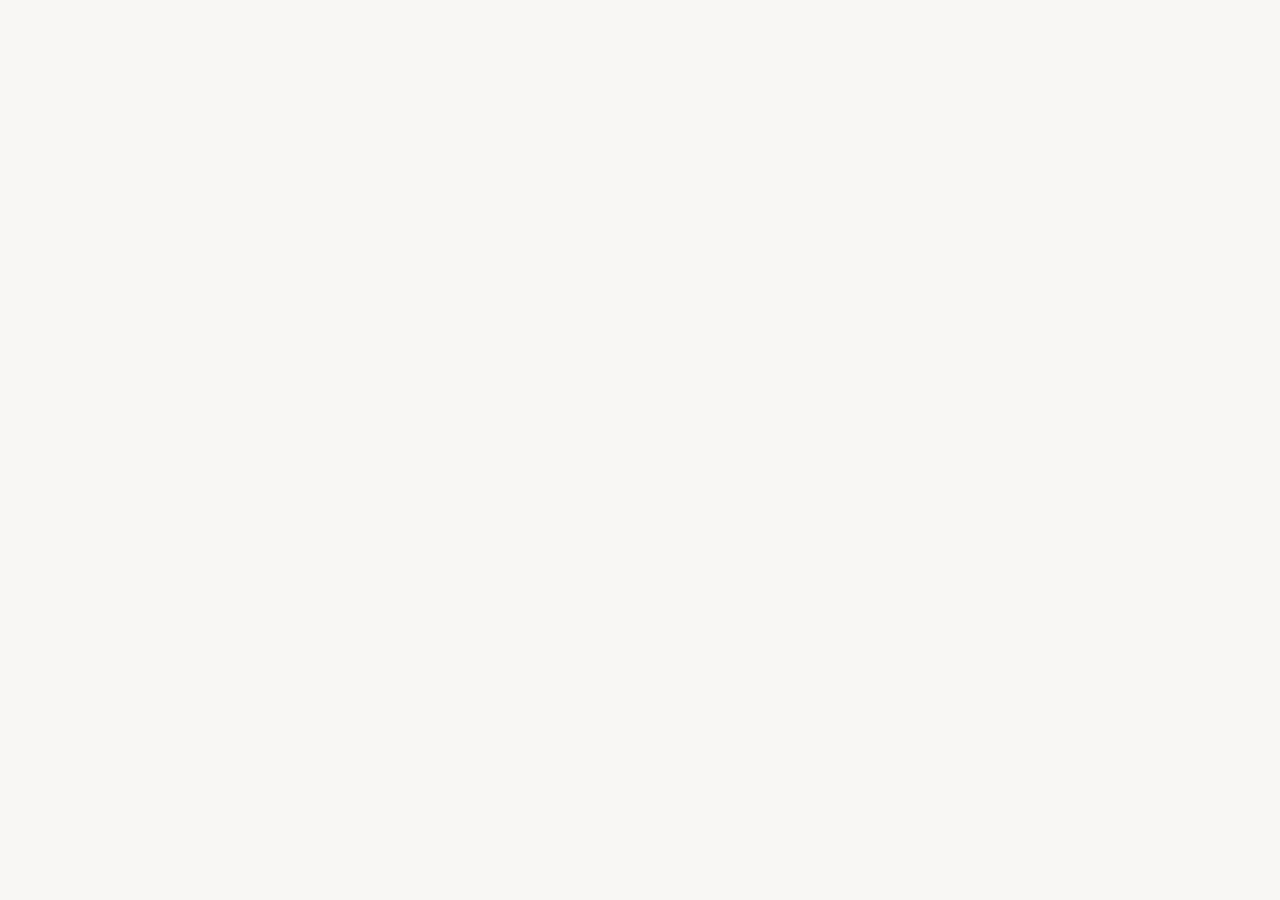
==== index.html @ 4b846018 "Update index.html" ====
<!DOCTYPE html>
<html>
<head>
<meta charset="UTF-8">
<meta name="viewport" content="width=device-width, initial-scale=1.0">
<title>Rania El Bahri — Finance & Management Control</title>
<script>
  (function(){
    var lang = 'fr';
    try { var s = localStorage.getItem('lang'); if (s === 'en') lang = 'en'; } catch(e) {}
    if (lang === 'fr') {
      var b = (navigator.language || navigator.userLanguage || '').toLowerCase();
      if (b.startsWith('en')) lang = 'en';
    }
    document.documentElement.lang = lang;
    window.__initLang = lang;
  })();

  function toggleEpbm(btn) {
    var card   = btn.closest('.project-card');
    var drawer = card.querySelector('.epbm-drawer');
    var isOpen = drawer.classList.contains('open');
    document.querySelectorAll('.epbm-drawer.open').forEach(function(d) {
      d.classList.remove('open');
      var b = d.closest('.project-card').querySelector('.epbm-toggle');
      if (b) { b.classList.remove('open'); b.setAttribute('aria-expanded','false'); }
    });
    if (!isOpen) {
      drawer.classList.add('open');
      btn.classList.add('open');
      btn.setAttribute('aria-expanded','true');
    }
  }
</script>
<link rel="icon" type="image/svg+xml" href="[data-uri]">
<link rel="preconnect" href="https://fonts.googleapis.com">
<link rel="preconnect" href="https://fonts.gstatic.com" crossorigin>
<link href="https://fonts.googleapis.com/css2?family=Cormorant+Garamond:wght@400;500;600&family=DM+Sans:wght@300;400;500&display=swap" rel="stylesheet">
<style>
  :root {
    --bg:        #F8F7F4;
    --navy:      #1B3557;
    --navy-light:#2A4A72;
    --gold:      #C9923B;
    --gold-accessible: #96611A;
    --gold-light:#E8B06A;
    --text:      #2D3748;
    --muted:     #6B7280;
    --border:    #E2DFD7;
  }

  *, *::before, *::after { box-sizing: border-box; margin: 0; padding: 0; }
  html { scroll-behavior: smooth; }

  body {
    font-family: 'DM Sans', sans-serif;
    background: var(--bg);
    color: var(--text);
    font-size: 16px;
    line-height: 1.7;
    overflow-x: hidden;
  }

  [data-lang] { transition: opacity 0.25s; }
  body.lang-fr [data-lang="en"],
  body.lang-en [data-lang="fr"] { display: none !important; }

  .lang-switch {
    display: flex; align-items: center; gap: 0;
    border: 1px solid var(--border); border-radius: 2px; overflow: hidden; flex-shrink: 0;
  }
  .lang-btn {
    padding: 6px 13px; font-size: 12px; font-weight: 500; letter-spacing: 0.1em;
    text-transform: uppercase; color: var(--muted); background: transparent;
    border: none; cursor: pointer; transition: background 0.18s, color 0.18s;
    font-family: 'DM Sans', sans-serif;
  }
  .lang-btn.active { background: var(--navy); color: white; }
  .lang-btn:not(.active):hover { background: var(--border); color: var(--navy); }

  nav {
    position: fixed; top: 0; left: 0; right: 0; z-index: 100;
    background: rgba(248,247,244,0.95); backdrop-filter: blur(10px);
    border-bottom: 1px solid var(--border);
    display: flex; align-items: center; justify-content: space-between;
    padding: 0 5vw; height: 60px; gap: 24px;
  }
  .nav-logo {
    font-family: 'Cormorant Garamond', serif; font-size: 20px; font-weight: 600;
    color: var(--navy); letter-spacing: 0.04em; text-decoration: none; flex-shrink: 0;
  }
  .nav-right { display: flex; align-items: center; gap: 28px; list-style: none; }
  .nav-right a {
    font-size: 13px; font-weight: 500; letter-spacing: 0.08em; text-transform: uppercase;
    color: var(--muted); text-decoration: none; transition: color 0.2s; white-space: nowrap;
  }
  .nav-right a:hover { color: var(--navy); }
  .nav-cv-btn {
    display: inline-flex; align-items: center; gap: 6px; padding: 7px 16px;
    border: 1px solid var(--navy); color: var(--navy) !important; font-size: 12px !important;
    letter-spacing: 0.07em !important; font-weight: 500 !important; text-decoration: none;
    transition: background 0.2s, color 0.2s !important; white-space: nowrap;
  }
  .nav-cv-btn:hover { background: var(--navy); color: white !important; }

  .hero {
    min-height: 100vh; display: grid; grid-template-columns: 1fr 1fr; padding-top: 60px;
  }
  .hero-content {
    display: flex; flex-direction: column; justify-content: center; padding: 80px 6vw 80px 8vw;
  }
  .hero-tag {
    display: inline-flex; align-items: center; gap: 10px; font-size: 11px; font-weight: 500;
    letter-spacing: 0.14em; text-transform: uppercase; color: var(--gold-accessible); margin-bottom: 28px;
  }
  .hero-tag::before { content: ''; display: block; width: 28px; height: 1px; background: var(--gold-accessible); }
  h1 {
    font-family: 'Cormorant Garamond', serif; font-size: clamp(40px, 5vw, 68px); font-weight: 600;
    color: var(--navy); line-height: 1.08; letter-spacing: -0.01em; margin-bottom: 24px;
  }
  .hero-golden {
    font-size: 16px; color: var(--text); max-width: 480px; line-height: 1.8; margin-bottom: 14px;
    border-left: 3px solid var(--gold); padding-left: 20px;
  }
  .hero-sub {
    font-size: 15px; font-weight: 300; color: var(--muted); max-width: 440px;
    line-height: 1.75; margin-bottom: 40px; padding-left: 23px;
  }
  .cta-group { display: flex; align-items: center; gap: 14px; flex-wrap: wrap; }
  .btn-primary {
    display: inline-flex; align-items: center; gap: 8px; padding: 14px 28px;
    background: var(--navy); color: white; font-family: 'DM Sans', sans-serif;
    font-size: 14px; font-weight: 500; text-decoration: none; letter-spacing: 0.04em;
    border: none; cursor: pointer; transition: background 0.2s, transform 0.15s;
  }
  .btn-primary:hover { background: var(--navy-light); transform: translateY(-1px); }
  .btn-secondary {
    display: inline-flex; align-items: center; gap: 8px; padding: 13px 27px;
    background: transparent; color: var(--navy); font-family: 'DM Sans', sans-serif;
    font-size: 14px; font-weight: 500; text-decoration: none; letter-spacing: 0.04em;
    border: 1px solid var(--navy); transition: background 0.2s, color 0.2s;
  }
  .btn-secondary:hover { background: var(--navy); color: white; }

  .hero-visual {
    background: var(--navy); display: flex; flex-direction: column; justify-content: center;
    align-items: center; padding: 80px 6vw; position: relative; overflow: hidden; gap: 36px;
  }
  .hero-visual::before {
    content: ''; position: absolute; top: -60px; right: -60px; width: 300px; height: 300px;
    border: 60px solid rgba(201,146,59,0.1); border-radius: 50%; pointer-events: none;
  }
  .hero-visual::after {
    content: ''; position: absolute; bottom: -40px; left: -40px; width: 200px; height: 200px;
    border: 40px solid rgba(201,146,59,0.06); border-radius: 50%; pointer-events: none;
  }
  .hero-visual .diamond-pattern { position: absolute; bottom: 16px; right: 16px; z-index: 0; opacity: 0.07; pointer-events: none; }
  .photo-wrap { position: relative; z-index: 1; }
  .photo-frame {
    width: 136px; height: 136px; border-radius: 50%; border: 3px solid rgba(201,146,59,0.45);
    overflow: hidden; background: rgba(255,255,255,0.06); display: flex; align-items: center; justify-content: center;
  }
  .stats-grid {
    display: grid; grid-template-columns: 1fr 1fr; gap: 2px; width: 100%; max-width: 320px; position: relative; z-index: 1;
  }
  .stat-card {
    background: rgba(255,255,255,0.05); padding: 24px 18px; text-align: center;
    border: 1px solid rgba(255,255,255,0.07); transition: background 0.2s;
  }
  .stat-card:hover { background: rgba(255,255,255,0.09); }
  .stat-num { font-family: 'Cormorant Garamond', serif; font-size: 38px; font-weight: 600; color: var(--gold-light); line-height: 1; margin-bottom: 6px; }
  .stat-label { font-size: 10px; letter-spacing: 0.07em; text-transform: uppercase; color: rgba(255,255,255,0.4); line-height: 1.4; }

  section { padding: 100px 8vw; }
  .section-eyebrow {
    display: flex; align-items: center; gap: 12px; font-size: 11px; font-weight: 500;
    letter-spacing: 0.14em; text-transform: uppercase; color: var(--gold-accessible); margin-bottom: 20px;
  }
  .section-eyebrow::after { content: ''; flex: 1; height: 1px; background: var(--border); max-width: 80px; }
  h2 {
    font-family: 'Cormorant Garamond', serif; font-size: clamp(30px, 3.8vw, 50px); font-weight: 600;
    color: var(--navy); line-height: 1.12; margin-bottom: 16px;
  }
  .section-intro { font-size: 17px; font-weight: 300; color: var(--muted); max-width: 580px; margin-bottom: 60px; line-height: 1.8; }
  .divider { width: 80px; height: 16px; margin: 32px 0; display: flex; align-items: center; gap: 8px; }
  .divider::before, .divider::after { content: ''; flex: 1; height: 1.5px; background: var(--gold); opacity: 0.6; }

  .about-grid { display: grid; grid-template-columns: 5fr 4fr; gap: 80px; align-items: start; }
  .about-narrative p { font-size: 16px; color: var(--text); line-height: 1.85; margin-bottom: 20px; }
  .quote-block { border-left: 3px solid var(--gold); padding: 18px 0 18px 24px; margin: 28px 0; background: rgba(201,146,59,0.04); }
  .quote-block p { font-family: 'Cormorant Garamond', serif; font-size: 20px; font-weight: 500; color: var(--navy); line-height: 1.45; margin-bottom: 0; }

  .dual-timeline { display: grid; grid-template-columns: 1fr 1fr; gap: 0 48px; margin-top: 40px; align-items: start; }
  .tl-edu .timeline-title { font-size: 14px; word-break: break-word; overflow-wrap: break-word; }
  .tl-col-label {
    font-size: 10px; font-weight: 500; letter-spacing: 0.15em; text-transform: uppercase;
    margin-bottom: 20px; display: flex; align-items: center; gap: 10px;
  }
  .tl-col-label::after { content: ''; flex: 1; height: 1px; background: var(--border); }
  .tl-col-label.exp { color: var(--gold-accessible); }
  .tl-col-label.edu { color: var(--navy); opacity: 0.5; }

  .timeline { position: relative; padding-left: 32px; }
  .timeline-item { position: relative; padding-bottom: 32px; }
  .timeline-item::after {
    content: ''; position: absolute; left: -20px; top: 15px; bottom: -32px;
    width: 1px; background: var(--border); z-index: 0;
  }
  .timeline-item:last-child::after { display: none; }
  .tl-edu .timeline-item::after {
    background: repeating-linear-gradient(to bottom, var(--border) 0, var(--border) 6px, transparent 6px, transparent 12px);
  }
  .timeline-item::before {
    content: ''; position: absolute; left: -25px; top: 5px; width: 10px; height: 10px;
    background: var(--gold); border-radius: 50%; border: 2px solid var(--bg); z-index: 1;
  }
  .tl-edu .timeline-item::before { background: var(--bg); border: 2px solid var(--navy); opacity: 0.7; }
  .timeline-item.featured::before {
    width: 16px; height: 16px; left: -28px; top: 3px; background: var(--gold); border: 3px solid var(--bg);
    box-shadow: 0 0 0 4px rgba(201,146,59,0.2), 0 0 0 8px rgba(201,146,59,0.07); z-index: 1;
  }
  .timeline-item.featured::after { top: 19px; }
  .timeline-date { font-size: 10px; font-weight: 500; letter-spacing: 0.09em; text-transform: uppercase; color: var(--muted); margin-bottom: 4px; }
  .timeline-title { font-family: 'Cormorant Garamond', serif; font-size: 14px; font-weight: 600; color: var(--navy); margin-bottom: 3px; line-height: 1.3; hyphens: auto; word-break: break-word; }
  .timeline-item.featured .timeline-title { font-size: 16px; }
  .timeline-org { font-size: 13px; font-weight: 500; margin-bottom: 8px; }
  .tl-exp .timeline-item .timeline-org { color: var(--gold-accessible); }
  .tl-edu .timeline-item .timeline-org { color: var(--muted); }
  .timeline-desc { font-size: 13px; color: var(--muted); line-height: 1.65; }
  .timeline-item.featured .timeline-org { color: var(--gold-accessible); }

  .featured-badge {
    display: inline-block; margin-bottom: 6px; padding: 3px 10px;
    background: rgba(201,146,59,0.1); border: 1px solid rgba(201,146,59,0.3);
    font-size: 10px; font-weight: 500; letter-spacing: 0.08em; text-transform: uppercase;
    color: var(--gold-accessible); white-space: nowrap; max-width: 100%; overflow: hidden; text-overflow: ellipsis;
  }

  @media (max-width: 960px) { .dual-timeline { grid-template-columns: 1fr; gap: 40px; } }

  .skills-sidebar { position: sticky; top: 80px; display: flex; flex-direction: column; }
  .skills-group { padding: 22px 0; border-bottom: 1px solid var(--border); }
  .skills-group:first-child { padding-top: 0; }
  .skills-group-label { font-size: 10px; font-weight: 500; letter-spacing: 0.13em; text-transform: uppercase; color: var(--muted); margin-bottom: 12px; }
  .skill-tags { display: flex; flex-wrap: wrap; gap: 7px; }
  .skill-tag {
    display: inline-block; padding: 5px 13px; border: 1px solid var(--border);
    font-size: 13px; color: var(--navy); background: white; transition: border-color 0.2s;
  }
  .skill-tag:hover { border-color: var(--navy); }
  .skill-tag.highlight { background: var(--navy); color: white; border-color: var(--navy); }
  .skill-tag.gold { color: var(--gold-accessible); border-color: rgba(201,146,59,0.35); }
  .lang-item {
    display: flex;
    justify-content: space-between;
    align-items: baseline;
    padding: 7px 0;
    border-bottom: 1px solid var(--border);
  }
  .lang-item:last-child { border-bottom: none; }
  .lang-name { font-size: 13px; color: var(--navy); font-weight: 500; }
  .lang-level { font-size: 12px; color: var(--gold-accessible); font-weight: 500; letter-spacing: 0.04em; }

  #projets { background: var(--navy); }
  #projets h2 { color: white; }
  #projets .section-intro { color: rgba(255,255,255,0.48); max-width: 640px; }
  .project-cards { display: grid; grid-template-columns: repeat(3, 1fr); gap: 2px; }
  .project-card {
    background: rgba(255,255,255,0.04); border: 1px solid rgba(255,255,255,0.07);
    padding: 40px 30px; transition: background 0.25s, transform 0.25s, box-shadow 0.25s, border-color 0.25s; cursor: default;
  }
  .project-card:hover {
    background: rgba(255,255,255,0.09); transform: translateY(-4px);
    border-color: rgba(201,146,59,0.35);
    box-shadow: 0 8px 24px rgba(0,0,0,0.25), 0 2px 6px rgba(0,0,0,0.15), inset 0 1px 0 rgba(255,255,255,0.06);
  }
  .project-num { font-family: 'Cormorant Garamond', serif; font-size: 42px; font-weight: 600; color: rgba(201,146,59,0.25); line-height: 1; margin-bottom: 20px; }
  .project-title { font-family: 'Cormorant Garamond', serif; font-size: 21px; font-weight: 600; color: white; margin-bottom: 5px; line-height: 1.25; }
  .project-org { font-size: 11px; font-weight: 500; letter-spacing: 0.1em; text-transform: uppercase; color: var(--gold-light); margin-bottom: 22px; }
  .epbm { display: flex; flex-direction: column; }
  .epbm-item { padding: 14px 0; border-top: 1px solid rgba(255,255,255,0.07); }
  .epbm-drawer { overflow: hidden; max-height: 0; opacity: 0; transition: max-height 0.28s ease, opacity 0.22s ease; }
  .epbm-drawer.open { max-height: 600px; opacity: 1; }
  .epbm-toggle {
    display: inline-flex; align-items: center; gap: 8px; margin-top: 16px; padding: 8px 18px;
    background: transparent; border: 1px solid rgba(201,146,59,0.4); color: var(--gold-light);
    font-family: 'DM Sans', sans-serif; font-size: 12px; font-weight: 500; letter-spacing: 0.08em;
    text-transform: uppercase; cursor: pointer; transition: background 0.2s, border-color 0.2s;
  }
  .epbm-toggle:hover { background: rgba(201,146,59,0.1); border-color: rgba(201,146,59,0.7); }
  .epbm-toggle svg { transition: transform 0.3s ease; flex-shrink: 0; }
  .epbm-toggle.open svg { transform: rotate(180deg); }
  .epbm-toggle .lbl-open { display: inline; }
  .epbm-toggle .lbl-close { display: none; }
  .epbm-toggle.open .lbl-open { display: none; }
  .epbm-toggle.open .lbl-close { display: inline; }
  .kpi-badge {
    display: inline-block; margin: 10px 0 4px; padding: 6px 14px;
    background: rgba(201,146,59,0.12); border: 1px solid rgba(201,146,59,0.3);
    font-family: 'Cormorant Garamond', serif; font-size: 17px; font-weight: 600;
    color: var(--gold-light); letter-spacing: 0.02em;
  }
  .epbm-label { font-size: 10px; font-weight: 500; letter-spacing: 0.15em; text-transform: uppercase; color: var(--gold-light); margin-bottom: 5px; opacity: 0.7; }
  .epbm-text { font-size: 14px; color: rgba(255,255,255,0.6); line-height: 1.65; }
  .epbm-text strong { color: rgba(255,255,255,0.88); font-weight: 500; }

  .contact-inner { display: grid; grid-template-columns: 1fr 1fr; gap: 100px; align-items: center; }
  .contact-left h2 { margin-bottom: 18px; }
  .contact-left p { font-size: 16px; color: var(--muted); line-height: 1.8; margin-bottom: 36px; max-width: 420px; }
  .contact-infos { display: flex; flex-direction: column; gap: 16px; }
  .contact-info-item { display: flex; align-items: flex-start; gap: 14px; }
  .contact-info-icon { width: 38px; height: 38px; background: white; border: 1px solid var(--border); display: flex; align-items: center; justify-content: center; flex-shrink: 0; }
  .contact-info-label { font-size: 10px; font-weight: 500; letter-spacing: 0.1em; text-transform: uppercase; color: var(--muted); margin-bottom: 2px; }
  .contact-info-value { font-size: 15px; color: var(--navy); font-weight: 500; text-decoration: none; transition: color 0.2s; }
  .contact-info-value:hover { color: var(--gold-accessible); }
  .contact-right { background: var(--navy); padding: 52px 44px; position: relative; overflow: hidden; }
  .contact-right::before {
    content: '"'; position: absolute; top: -20px; right: 28px;
    font-family: 'Cormorant Garamond', serif; font-size: 160px; color: rgba(201,146,59,0.09); line-height: 1; pointer-events: none;
  }
  .contact-right h3 { font-family: 'Cormorant Garamond', serif; font-size: 24px; font-weight: 600; color: white; line-height: 1.3; margin-bottom: 14px; position: relative; z-index: 1; }
  .contact-right p { font-size: 15px; color: rgba(255,255,255,0.48); line-height: 1.8; margin-bottom: 28px; position: relative; z-index: 1; }
  .cta-final {
    display: inline-flex; align-items: center; gap: 10px; padding: 15px 30px;
    background: var(--gold); color: white; font-family: 'DM Sans', sans-serif;
    font-size: 14px; font-weight: 500; text-decoration: none; letter-spacing: 0.04em;
    transition: background 0.2s, transform 0.15s; position: relative; z-index: 1;
  }
  .cta-final:hover { background: #b0822f; transform: translateY(-1px); }

  footer {
    background: var(--navy); padding: 26px 8vw; display: flex; align-items: center;
    justify-content: space-between; border-top: 1px solid rgba(255,255,255,0.06);
  }
  footer span { font-size: 12px; color: rgba(255,255,255,0.28); }
  .footer-links { display: flex; gap: 22px; }
  .footer-links a { font-size: 12px; color: rgba(255,255,255,0.28); text-decoration: none; transition: color 0.2s; }
  .footer-links a:hover { color: var(--gold-light); }

  section[id], div[id="top"] { scroll-margin-top: 68px; }

  #back-to-top {
    position: fixed; bottom: 32px; right: 32px; z-index: 9999;
    width: 48px; height: 48px; background: var(--navy);
    border: 2px solid rgba(255,255,255,0.15); border-radius: 50%;
    cursor: pointer; display: flex; align-items: center; justify-content: center;
    opacity: 0; visibility: hidden;
    transition: opacity 0.3s, visibility 0.3s, background 0.25s, border-color 0.25s;
    box-shadow: 0 4px 20px rgba(27,53,87,0.4);
  }
  #back-to-top.visible { opacity: 1; visibility: visible; }
  #back-to-top.on-dark { background: #F8F7F4; border-color: rgba(27,53,87,0.2); box-shadow: 0 4px 20px rgba(0,0,0,0.3); }
  #back-to-top.on-dark svg { stroke: #1B3557; }
  #back-to-top:hover { background: var(-
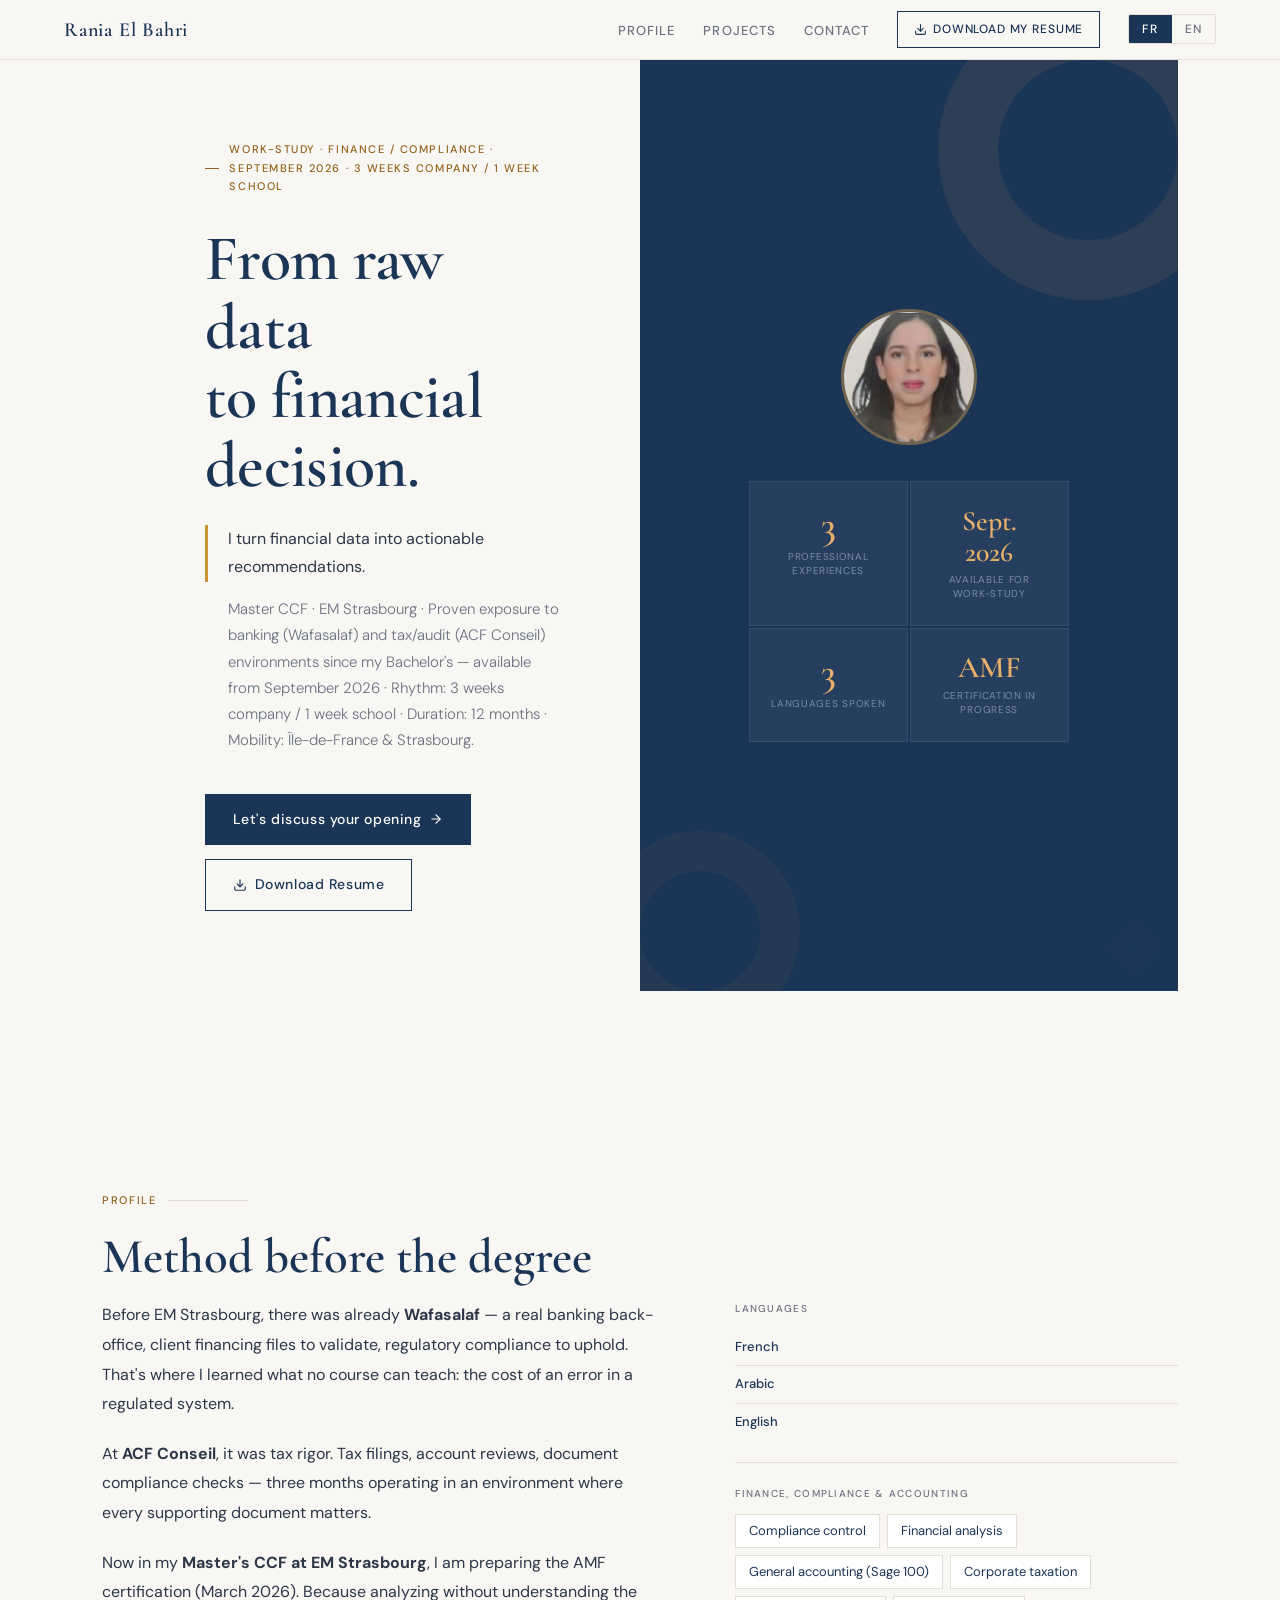
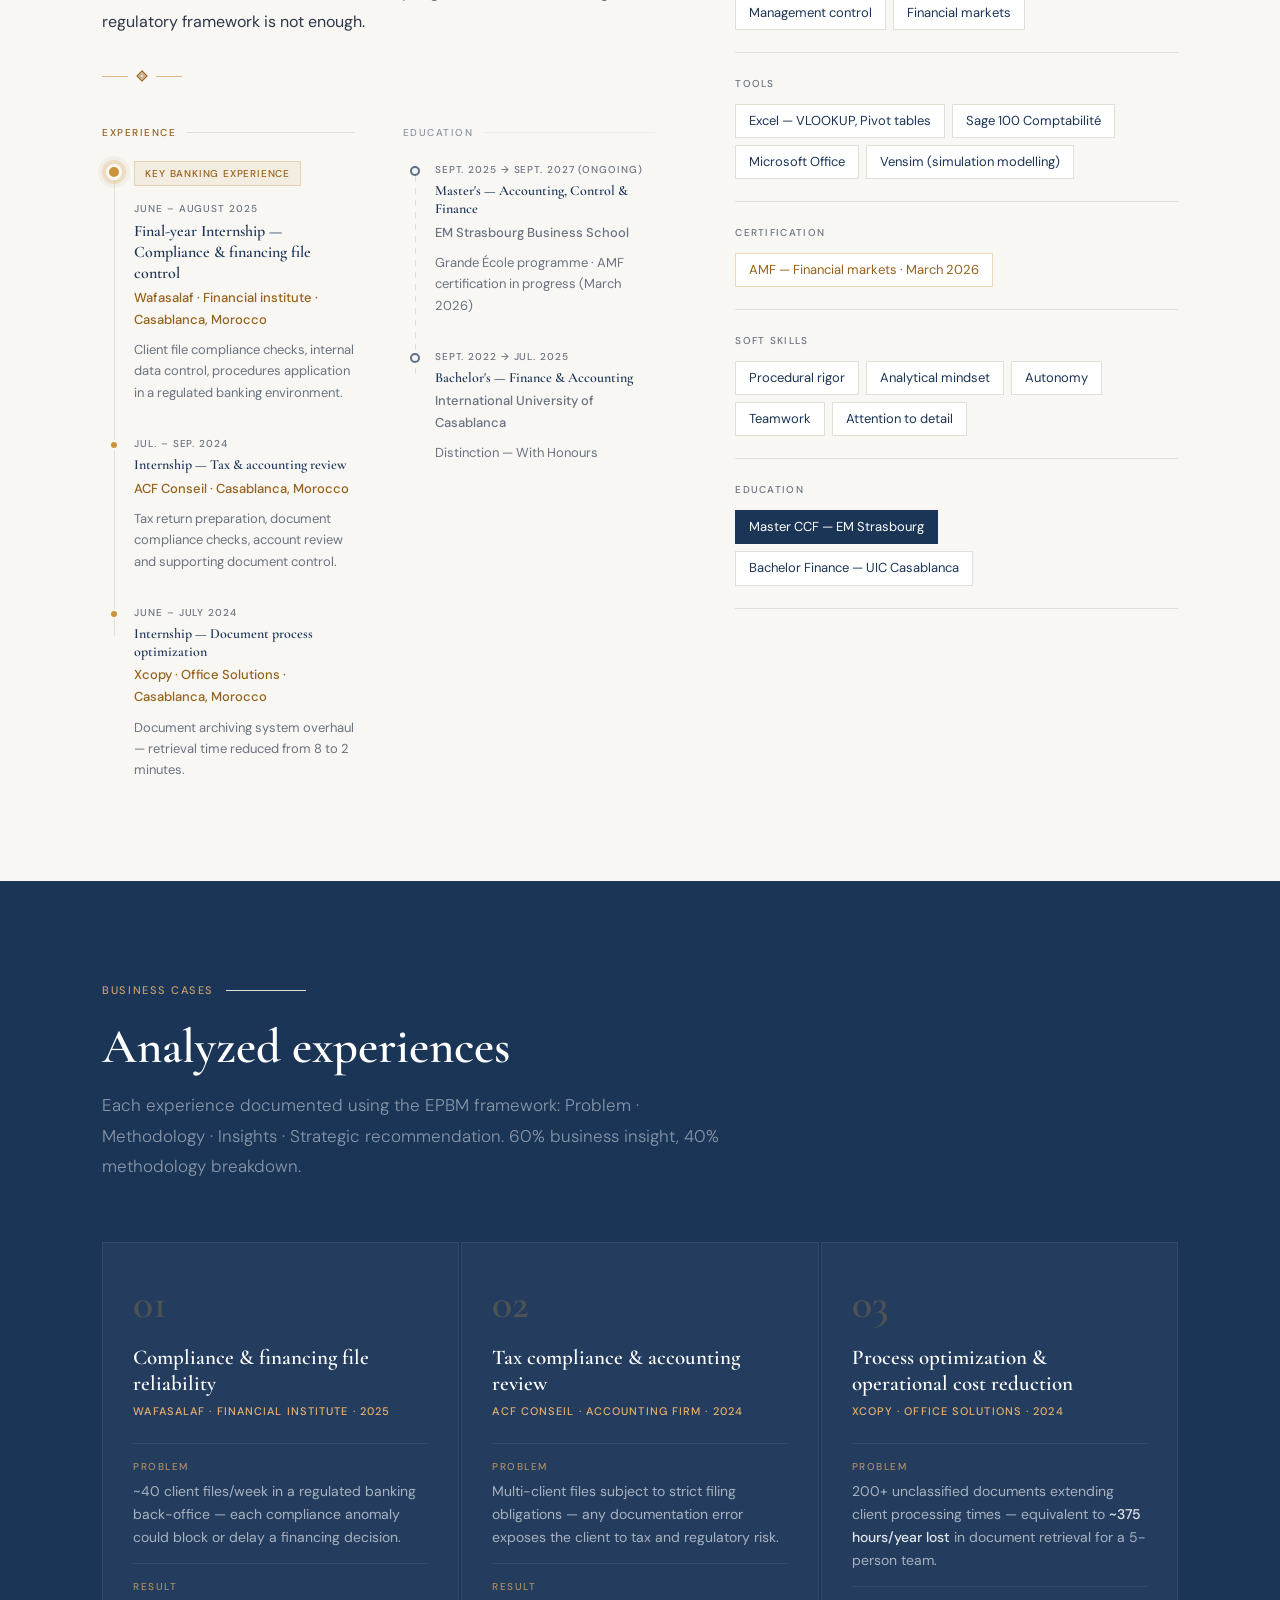
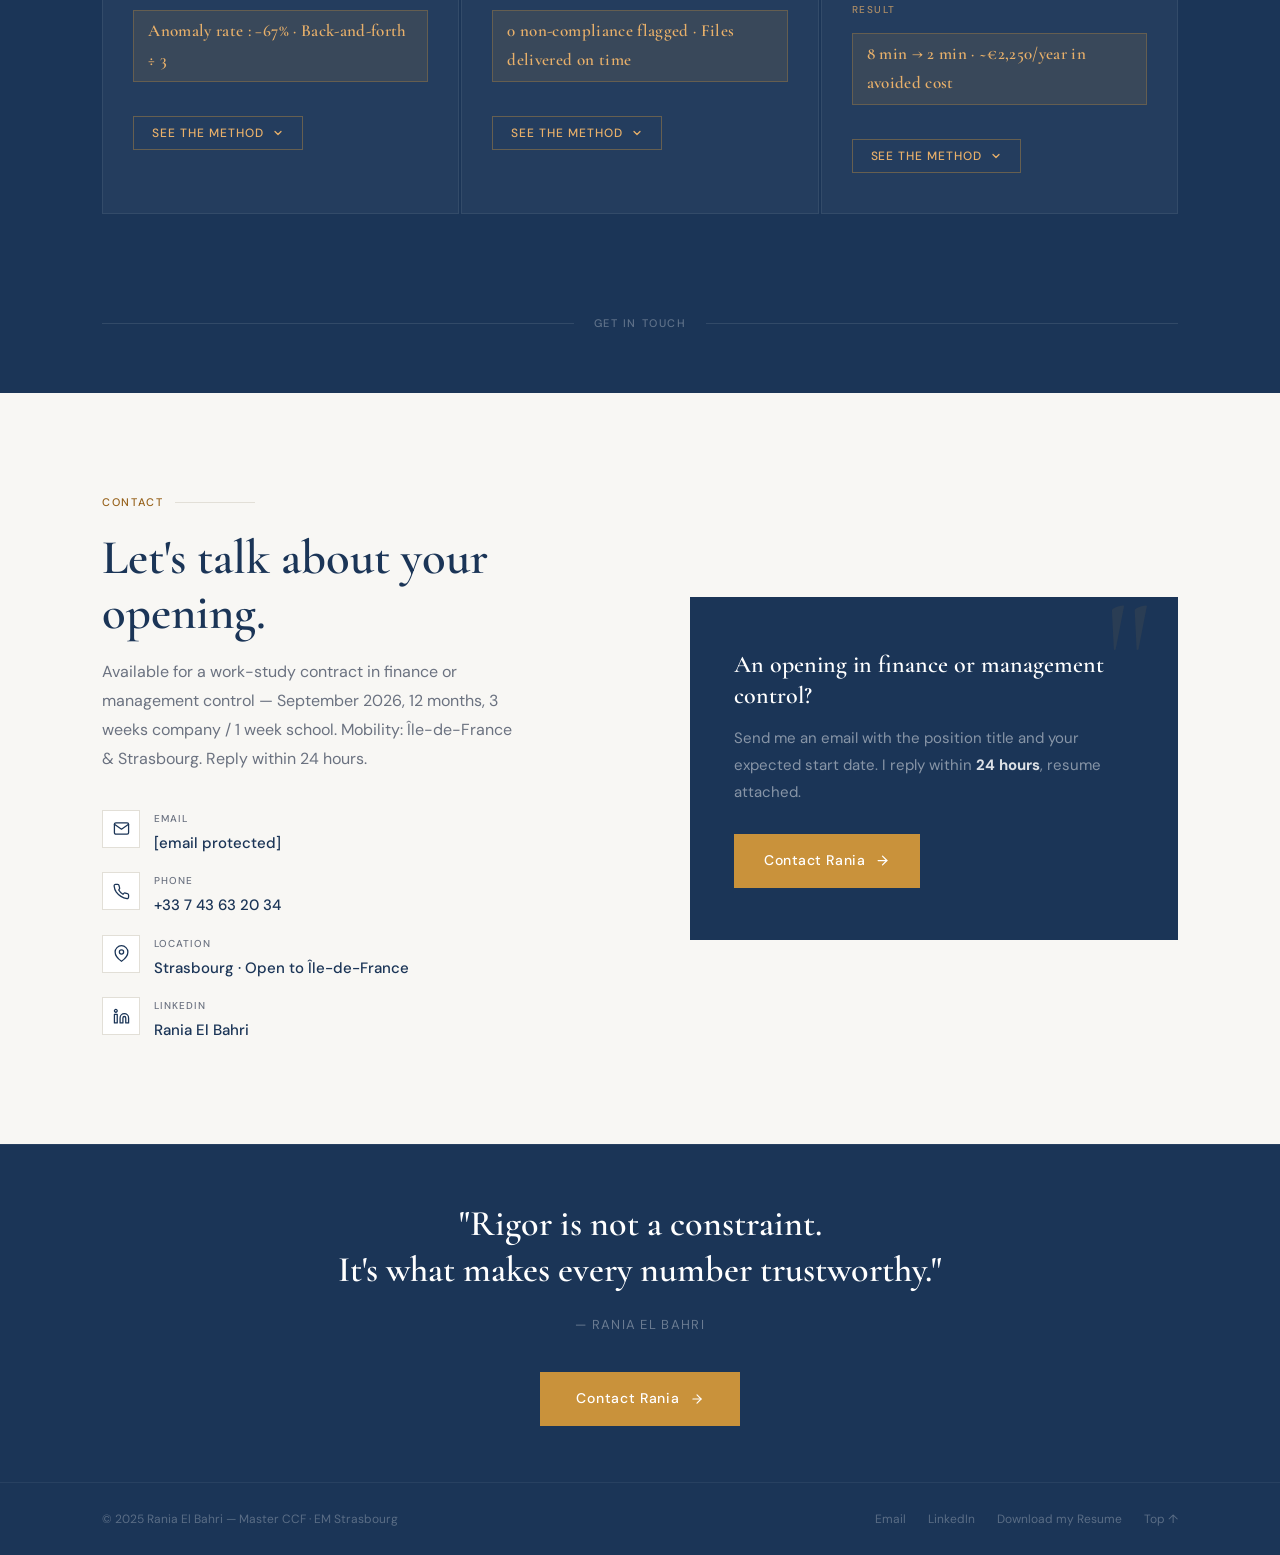
==== commit c8b6313e: "Update index.html" ====
--- a/index.html
+++ b/index.html
@@ -351,4 +351,714 @@
   #back-to-top.visible { opacity: 1; visibility: visible; }
   #back-to-top.on-dark { background: #F8F7F4; border-color: rgba(27,53,87,0.2); box-shadow: 0 4px 20px rgba(0,0,0,0.3); }
   #back-to-top.on-dark svg { stroke: #1B3557; }
-  #back-to-top:hover { background: var(-
+  #back-to-top:hover { background: var(--gold); border-color: rgba(255,255,255,0.25); }
+  #back-to-top:hover svg { stroke: white; }
+  #back-to-top.on-dark:hover { background: var(--gold); border-color: rgba(255,255,255,0.25); }
+  #back-to-top.on-dark:hover svg { stroke: white; }
+
+  @keyframes fadeUp { from { opacity: 0; transform: translateY(18px); } to { opacity: 1; transform: translateY(0); } }
+  .fade-up   { animation: fadeUp 0.7s ease both; }
+  .fade-up-2 { animation: fadeUp 0.7s 0.15s ease both; }
+  .fade-up-3 { animation: fadeUp 0.7s 0.30s ease both; }
+  .fade-up-4 { animation: fadeUp 0.7s 0.45s ease both; }
+
+  @media (max-width: 960px) {
+    .hero { grid-template-columns: 1fr; }
+    .hero-visual { min-height: 340px; padding: 60px 8vw; }
+    .about-grid { grid-template-columns: 1fr; gap: 48px; }
+    .skills-sidebar { position: static; }
+    .project-cards { grid-template-columns: 1fr; }
+    .contact-inner { grid-template-columns: 1fr; gap: 56px; }
+  }
+  @media (max-width: 640px) {
+    .nav-right li:not(:last-child):not(:nth-last-child(2)) { display: none; }
+    section { padding: 72px 5vw; }
+    .hero-content { padding: 56px 5vw; }
+    .contact-right { padding: 36px 24px; }
+  }
+</style>
+</head>
+<body class="lang-fr" onload="document.body.className='lang-'+(window.__initLang||'fr')">
+
+<nav>
+  <a href="#top" class="nav-logo">Rania El Bahri</a>
+  <ul class="nav-right">
+    <li><a href="#profil" data-lang="fr">Profil</a><a href="#profil" data-lang="en">Profile</a></li>
+    <li><a href="#projets" data-lang="fr">Projets</a><a href="#projets" data-lang="en">Projects</a></li>
+    <li><a href="#contact" data-lang="fr">Contact</a><a href="#contact" data-lang="en">Contact</a></li>
+    <li>
+      <a href="CV_Rania_El_Bahri_FR.pdf" download="CV_Rania_El_Bahri_FR.pdf" class="nav-cv-btn" data-lang="fr">
+        <svg aria-hidden="true" focusable="false" width="13" height="13" viewBox="0 0 24 24" fill="none" stroke="currentColor" stroke-width="2" stroke-linecap="round" stroke-linejoin="round"><path d="M21 15v4a2 2 0 0 1-2 2H5a2 2 0 0 1-2-2v-4"/><polyline points="7 10 12 15 17 10"/><line x1="12" y1="15" x2="12" y2="3"/></svg>
+        Télécharger mon CV
+      </a>
+      <a href="CV_Rania_El_Bahri_EN.pdf" download="CV_Rania_El_Bahri_EN.pdf" class="nav-cv-btn" data-lang="en">
+        <svg aria-hidden="true" focusable="false" width="13" height="13" viewBox="0 0 24 24" fill="none" stroke="currentColor" stroke-width="2" stroke-linecap="round" stroke-linejoin="round"><path d="M21 15v4a2 2 0 0 1-2 2H5a2 2 0 0 1-2-2v-4"/><polyline points="7 10 12 15 17 10"/><line x1="12" y1="15" x2="12" y2="3"/></svg>
+        Download my Resume
+      </a>
+    </li>
+    <li>
+      <div class="lang-switch">
+        <button class="lang-btn active" id="btn-fr" onclick="setLang('fr')">FR</button>
+        <button class="lang-btn" id="btn-en" onclick="setLang('en')">EN</button>
+      </div>
+    </li>
+  </ul>
+</nav>
+
+<!-- HERO -->
+<section class="hero" id="top">
+  <div class="hero-content">
+    <span class="hero-tag fade-up" data-lang="fr">Alternance Finance / Conformité · Septembre 2026 · 3 semaines entreprise / 1 semaine école</span>
+    <span class="hero-tag fade-up" data-lang="en">Work-study · Finance / Compliance · September 2026 · 3 weeks company / 1 week school</span>
+
+    <h1 class="fade-up-2">
+      <span data-lang="fr">De la donnée brute<br>à la décision financière.</span>
+      <span data-lang="en">From raw data<br>to financial decision.</span>
+    </h1>
+
+    <p class="hero-golden fade-up-3" data-lang="fr">Je transforme des données financières en recommandations actionnables.</p>
+    <p class="hero-sub fade-up-3" data-lang="fr">
+      Master CCF · EM Strasbourg · Exposée aux environnements bancaire (Wafasalaf) et fiscal (ACF Conseil) dès ma Licence — disponible dès septembre 2026 · Rythme : 3 sem. entreprise / 1 sem. école · Durée : 12 mois · Mobilité : Île-de-France &amp; Strasbourg.
+    </p>
+    <p class="hero-golden fade-up-3" data-lang="en">I turn financial data into actionable recommendations.</p>
+    <p class="hero-sub fade-up-3" data-lang="en">
+      Master CCF · EM Strasbourg · Proven exposure to banking (Wafasalaf) and tax/audit (ACF Conseil) environments since my Bachelor's — available from September 2026 · Rhythm: 3 weeks company / 1 week school · Duration: 12 months · Mobility: Île-de-France &amp; Strasbourg.
+    </p>
+
+    <div class="cta-group fade-up-4">
+      <a href="#contact" class="btn-primary">
+        <span data-lang="fr">Discutons alternance</span>
+        <span data-lang="en">Let's discuss your opening</span>
+        <svg aria-hidden="true" focusable="false" width="14" height="14" viewBox="0 0 24 24" fill="none" stroke="currentColor" stroke-width="2" stroke-linecap="round" stroke-linejoin="round"><line x1="5" y1="12" x2="19" y2="12"/><polyline points="12 5 19 12 12 19"/></svg>
+      </a>
+      <a href="CV_Rania_El_Bahri_FR.pdf" download="CV_Rania_El_Bahri_FR.pdf" class="btn-secondary" data-lang="fr">
+        <svg aria-hidden="true" focusable="false" width="14" height="14" viewBox="0 0 24 24" fill="none" stroke="currentColor" stroke-width="2" stroke-linecap="round" stroke-linejoin="round"><path d="M21 15v4a2 2 0 0 1-2 2H5a2 2 0 0 1-2-2v-4"/><polyline points="7 10 12 15 17 10"/><line x1="12" y1="15" x2="12" y2="3"/></svg>
+        Télécharger mon CV
+      </a>
+      <a href="CV_Rania_El_Bahri_EN.pdf" download="CV_Rania_El_Bahri_EN.pdf" class="btn-secondary" data-lang="en">
+        <svg aria-hidden="true" focusable="false" width="14" height="14" viewBox="0 0 24 24" fill="none" stroke="currentColor" stroke-width="2" stroke-linecap="round" stroke-linejoin="round"><path d="M21 15v4a2 2 0 0 1-2 2H5a2 2 0 0 1-2-2v-4"/><polyline points="7 10 12 15 17 10"/><line x1="12" y1="15" x2="12" y2="3"/></svg>
+        Download Resume
+      </a>
+    </div>
+  </div>
+
+  <div class="hero-visual">
+    <svg class="diamond-pattern" width="56" height="56" viewBox="0 0 120 120" fill="none" xmlns="http://www.w3.org/2000/svg" aria-hidden="true" focusable="false">
+      <polygon points="60,8 112,60 60,112 8,60" stroke="#C9923B" stroke-width="1.2" fill="none"/>
+      <polygon points="60,24 96,60 60,96 24,60" stroke="#C9923B" stroke-width="0.8" fill="none"/>
+      <polygon points="60,40 80,60 60,80 40,60" stroke="#C9923B" stroke-width="0.6" fill="none"/>
+      <circle cx="60" cy="8" r="2" fill="#C9923B"/>
+      <circle cx="112" cy="60" r="2" fill="#C9923B"/>
+      <circle cx="60" cy="112" r="2" fill="#C9923B"/>
+      <circle cx="8" cy="60" r="2" fill="#C9923B"/>
+      <line x1="60" y1="8" x2="60" y2="24" stroke="#C9923B" stroke-width="0.6"/>
+      <line x1="112" y1="60" x2="96" y2="60" stroke="#C9923B" stroke-width="0.6"/>
+      <line x1="60" y1="112" x2="60" y2="96" stroke="#C9923B" stroke-width="0.6"/>
+      <line x1="8" y1="60" x2="24" y2="60" stroke="#C9923B" stroke-width="0.6"/>
+    </svg>
+
+    <div class="photo-wrap">
+      <div class="photo-frame">
+        <img src="photo.jpg" alt="Rania El Bahri — Étudiante Master CCF EM Strasbourg" style="width:100%;height:100%;object-fit:cover;object-position:center top;" loading="eager"/>
+      </div>
+    </div>
+
+    <div class="stats-grid">
+      <div class="stat-card">
+        <div class="stat-num">3</div>
+        <div class="stat-label" data-lang="fr">Expériences professionnelles</div>
+        <div class="stat-label" data-lang="en">Professional experiences</div>
+      </div>
+      <div class="stat-card">
+        <div class="stat-num" style="font-size:28px; line-height:1.1;">Sept.<br>2026</div>
+        <div class="stat-label" data-lang="fr">Disponible en alternance</div>
+        <div class="stat-label" data-lang="en">Available for work-study</div>
+      </div>
+      <div class="stat-card">
+        <div class="stat-num" id="lang-count">3</div>
+        <div class="stat-label" data-lang="fr">Langues maîtrisées</div>
+        <div class="stat-label" data-lang="en">Languages spoken</div>
+      </div>
+      <div class="stat-card">
+        <div class="stat-num" style="font-size:30px;">AMF</div>
+        <div class="stat-label" data-lang="fr">Certification en cours</div>
+        <div class="stat-label" data-lang="en">Certification in progress</div>
+      </div>
+    </div>
+  </div>
+</section>
+
+<!-- PROFIL -->
+<section id="profil">
+  <div class="section-eyebrow">
+    <span data-lang="fr">Profil</span>
+    <span data-lang="en">Profile</span>
+  </div>
+  <h2>
+    <span data-lang="fr">Une méthode avant le diplôme</span>
+    <span data-lang="en">Method before the degree</span>
+  </h2>
+
+  <div class="about-grid">
+    <div class="about-narrative">
+      <!-- FR -->
+      <p data-lang="fr">
+        Avant l'EM Strasbourg, il y avait déjà <strong>Wafasalaf</strong> — un back-office bancaire réel, des dossiers de financement à fiabiliser, une conformité réglementaire à respecter. J'ai appris là-bas ce qu'aucun cours ne peut enseigner : le coût d'une erreur dans un système réglementé.
+      </p>
+      <p data-lang="fr">
+        Chez <strong>ACF Conseil</strong>, c'est la rigueur fiscale. Déclarations fiscales, révision des comptes, vérification de la conformité documentaire — trois mois à opérer dans un environnement où chaque pièce justificative compte.
+      </p>
+      <p data-lang="fr">
+        Aujourd'hui en <strong>Master CCF à l'EM Strasbourg</strong>, je prépare la certification AMF (mars 2026). Parce qu'analyser sans comprendre le cadre réglementaire, ça ne suffit pas.
+      </p>
+      <!-- EN -->
+      <p data-lang="en">
+        Before EM Strasbourg, there was already <strong>Wafasalaf</strong> — a real banking back-office, client financing files to validate, regulatory compliance to uphold. That's where I learned what no course can teach: the cost of an error in a regulated system.
+      </p>
+      <p data-lang="en">
+        At <strong>ACF Conseil</strong>, it was tax rigor. Tax filings, account reviews, document compliance checks — three months operating in an environment where every supporting document matters.
+      </p>
+      <p data-lang="en">
+        Now in my <strong>Master's CCF at EM Strasbourg</strong>, I am preparing the AMF certification (March 2026). Because analyzing without understanding the regulatory framework is not enough.
+      </p>
+
+      <div class="divider">
+        <svg width="12" height="12" viewBox="0 0 12 12" fill="none" aria-hidden="true" focusable="false">
+          <polygon points="6,1 11,6 6,11 1,6" stroke="#96611A" stroke-width="1.2" fill="rgba(150,97,26,0.15)"/>
+          <polygon points="6,3.5 8.5,6 6,8.5 3.5,6" stroke="#96611A" stroke-width="0.7" fill="none"/>
+        </svg>
+      </div>
+
+      <div class="dual-timeline">
+        <!-- LEFT: Expériences -->
+        <div>
+          <div class="tl-col-label exp" data-lang="fr">Expériences</div>
+          <div class="tl-col-label exp" data-lang="en">Experience</div>
+          <div class="timeline tl-exp">
+
+            <!-- Wafasalaf — featured -->
+            <div class="timeline-item featured">
+              <span class="featured-badge" data-lang="fr">Expérience bancaire clé</span>
+              <span class="featured-badge" data-lang="en">Key banking experience</span>
+              <div class="timeline-date" data-lang="fr">Juin – Août 2025</div>
+              <div class="timeline-date" data-lang="en">June – August 2025</div>
+              <div class="timeline-title" data-lang="fr">Stage PFE — Conformité & contrôle des dossiers de financement</div>
+              <div class="timeline-title" data-lang="en">Final-year Internship — Compliance & financing file control</div>
+              <div class="timeline-org" data-lang="fr">Wafasalaf · Institut financier · Casablanca, Maroc</div>
+              <div class="timeline-org" data-lang="en">Wafasalaf · Financial institute · Casablanca, Morocco</div>
+              <div class="timeline-desc" data-lang="fr">Vérification de la conformité des dossiers clients, contrôle interne des données, application des procédures dans un environnement bancaire réglementé.</div>
+              <div class="timeline-desc" data-lang="en">Client file compliance checks, internal data control, procedures application in a regulated banking environment.</div>
+            </div>
+
+            <!-- ACF Conseil -->
+            <div class="timeline-item">
+              <div class="timeline-date" data-lang="fr">Juil. – Sept. 2024</div>
+              <div class="timeline-date" data-lang="en">Jul. – Sep. 2024</div>
+              <div class="timeline-title" data-lang="fr">Stage — Fiscalité & révision comptable</div>
+              <div class="timeline-title" data-lang="en">Internship — Tax & accounting review</div>
+              <div class="timeline-org" data-lang="fr">ACF Conseil · Casablanca, Maroc</div>
+              <div class="timeline-org" data-lang="en">ACF Conseil · Casablanca, Morocco</div>
+              <div class="timeline-desc" data-lang="fr">Préparation de déclarations fiscales, vérification de la conformité documentaire, révision des comptes et contrôle des pièces justificatives.</div>
+              <div class="timeline-desc" data-lang="en">Tax return preparation, document compliance checks, account review and supporting document control.</div>
+            </div>
+
+            <!-- Xcopy -->
+            <div class="timeline-item" style="padding-bottom:0">
+              <div class="timeline-date" data-lang="fr">Juin – Juil. 2024</div>
+              <div class="timeline-date" data-lang="en">June – July 2024</div>
+              <div class="timeline-title" data-lang="fr">Stage — Optimisation des processus documentaires</div>
+              <div class="timeline-title" data-lang="en">Internship — Document process optimization</div>
+              <div class="timeline-org" data-lang="fr">Xcopy · Solutions bureautiques · Casablanca, Maroc</div>
+              <div class="timeline-org" data-lang="en">Xcopy · Office Solutions · Casablanca, Morocco</div>
+              <div class="timeline-desc" data-lang="fr">Refonte du système d'archivage documentaire — délai de recherche réduit de 8 à 2 minutes.</div>
+              <div class="timeline-desc" data-lang="en">Document archiving system overhaul — retrieval time reduced from 8 to 2 minutes.</div>
+            </div>
+          </div>
+        </div>
+
+        <!-- RIGHT: Formation -->
+        <div>
+          <div class="tl-col-label edu" data-lang="fr">Formation</div>
+          <div class="tl-col-label edu" data-lang="en">Education</div>
+          <div class="timeline tl-edu">
+            <div class="timeline-item">
+              <div class="timeline-date" data-lang="fr">Sept. 2025 → Sept. 2027 (en cours)</div>
+              <div class="timeline-date" data-lang="en">Sept. 2025 → Sept. 2027 (ongoing)</div>
+              <div class="timeline-title" data-lang="fr">Master Comptabilité – Contrôle – Finance</div>
+              <div class="timeline-title" data-lang="en">Master's — Accounting, Control & Finance</div>
+              <div class="timeline-org" data-lang="fr">EM Strasbourg Business School</div>
+              <div class="timeline-org" data-lang="en">EM Strasbourg Business School</div>
+              <div class="timeline-desc" data-lang="fr">Programme Grande École · Certification AMF en cours (mars 2026)</div>
+              <div class="timeline-desc" data-lang="en">Grande École programme · AMF certification in progress (March 2026)</div>
+            </div>
+            <div class="timeline-item" style="padding-bottom:0">
+              <div class="timeline-date" data-lang="fr">Sept. 2022 → Juil. 2025</div>
+              <div class="timeline-date" data-lang="en">Sept. 2022 → Jul. 2025</div>
+              <div class="timeline-title" data-lang="fr">Licence Management — Finance & Comptabilité</div>
+              <div class="timeline-title" data-lang="en">Bachelor's — Finance & Accounting</div>
+              <div class="timeline-org" data-lang="fr">Université internationale de Casablanca</div>
+              <div class="timeline-org" data-lang="en">International University of Casablanca</div>
+              <div class="timeline-desc" data-lang="fr">Mention Très Bien</div>
+              <div class="timeline-desc" data-lang="en">Distinction — With Honours</div>
+            </div>
+          </div>
+        </div>
+      </div>
+    </div>
+
+    <!-- Sidebar -->
+    <div class="skills-sidebar">
+      <div class="skills-group">
+        <div class="skills-group-label" data-lang="fr">Langues</div>
+        <div class="skills-group-label" data-lang="en">Languages</div>
+        <div class="lang-item">
+          <span class="lang-name" lang="fr" data-lang="fr">Français</span>
+          <span class="lang-name" lang="en" data-lang="en">French</span>
+        </div>
+        <div class="lang-item">
+          <span class="lang-name" lang="fr" data-lang="fr">Arabe</span>
+          <span class="lang-name" lang="en" data-lang="en">Arabic</span>
+        </div>
+        <div class="lang-item">
+          <span class="lang-name" lang="fr" data-lang="fr">Anglais</span>
+          <span class="lang-name" lang="en" data-lang="en">English</span>
+        </div>
+
+      </div>
+
+      <div class="skills-group">
+        <div class="skills-group-label" data-lang="fr">Finance, Conformité & Comptabilité</div>
+        <div class="skills-group-label" data-lang="en">Finance, Compliance & Accounting</div>
+        <div class="skill-tags">
+          <span class="skill-tag" data-lang="fr">Contrôle de conformité</span>
+          <span class="skill-tag" data-lang="en">Compliance control</span>
+          <span class="skill-tag" data-lang="fr">Analyse financière</span>
+          <span class="skill-tag" data-lang="en">Financial analysis</span>
+          <span class="skill-tag" data-lang="fr">Comptabilité générale (Sage 100)</span>
+          <span class="skill-tag" data-lang="en">General accounting (Sage 100)</span>
+          <span class="skill-tag" data-lang="fr">Fiscalité des entreprises</span>
+          <span class="skill-tag" data-lang="en">Corporate taxation</span>
+          <span class="skill-tag" data-lang="fr">Contrôle de gestion</span>
+          <span class="skill-tag" data-lang="en">Management control</span>
+          <span class="skill-tag" data-lang="fr">Marchés financiers</span>
+          <span class="skill-tag" data-lang="en">Financial markets</span>
+        </div>
+      </div>
+
+      <div class="skills-group">
+        <div class="skills-group-label" data-lang="fr">Outils</div>
+        <div class="skills-group-label" data-lang="en">Tools</div>
+        <div class="skill-tags">
+          <span class="skill-tag">Excel — <span data-lang="fr">Recherche V, TCD</span><span data-lang="en">VLOOKUP, Pivot tables</span></span>
+          <span class="skill-tag">Sage 100 Comptabilité</span>
+          <span class="skill-tag" data-lang="fr">Pack Office</span>
+          <span class="skill-tag" data-lang="en">Microsoft Office</span>
+          
+          <span class="skill-tag">Vensim <span data-lang="fr">(modélisation)</span><span data-lang="en">(simulation modelling)</span></span>
+        </div>
+      </div>
+
+      <div class="skills-group">
+        <div class="skills-group-label" data-lang="fr">Certification</div>
+        <div class="skills-group-label" data-lang="en">Certification</div>
+        <div class="skill-tags">
+          <span class="skill-tag gold">
+            <span data-lang="fr">AMF — Marchés financiers · mars 2026</span>
+            <span data-lang="en">AMF — Financial markets · March 2026</span>
+          </span>
+        </div>
+      </div>
+
+      <div class="skills-group">
+        <div class="skills-group-label" data-lang="fr">Savoir-être</div>
+        <div class="skills-group-label" data-lang="en">Soft skills</div>
+        <div class="skill-tags">
+          <span class="skill-tag" data-lang="fr">Rigueur procédurale</span>
+          <span class="skill-tag" data-lang="en">Procedural rigor</span>
+          <span class="skill-tag" data-lang="fr">Esprit d'analyse</span>
+          <span class="skill-tag" data-lang="en">Analytical mindset</span>
+          <span class="skill-tag" data-lang="fr">Autonomie</span>
+          <span class="skill-tag" data-lang="en">Autonomy</span>
+          <span class="skill-tag" data-lang="fr">Travail en équipe</span>
+          <span class="skill-tag" data-lang="en">Teamwork</span>
+          <span class="skill-tag" data-lang="fr">Sens du détail</span>
+          <span class="skill-tag" data-lang="en">Attention to detail</span>
+        </div>
+      </div>
+
+      <div class="skills-group">
+        <div class="skills-group-label" data-lang="fr">Formation</div>
+        <div class="skills-group-label" data-lang="en">Education</div>
+        <div class="skill-tags">
+          <span class="skill-tag highlight">Master CCF — EM Strasbourg</span>
+          <span class="skill-tag" data-lang="fr">Licence Finance — UIC Casablanca</span>
+          <span class="skill-tag" data-lang="en">Bachelor Finance — UIC Casablanca</span>
+        </div>
+      </div>
+    </div>
+  </div>
+</section>
+
+<!-- PROJETS -->
+<section id="projets">
+  <div class="section-eyebrow" style="color:rgba(232,176,106,0.85)">
+    <span data-lang="fr">Projets business</span>
+    <span data-lang="en">Business cases</span>
+  </div>
+  <h2>
+    <span data-lang="fr">Expériences analysées</span>
+    <span data-lang="en">Analyzed experiences</span>
+  </h2>
+  <p class="section-intro" data-lang="fr">
+    Chaque expérience documentée selon le format EPBM : Problème · Méthodologie · Insights · Recommandation stratégique. 60 % insight business, 40 % explication des méthodes.
+  </p>
+  <p class="section-intro" data-lang="en">
+    Each experience documented using the EPBM framework: Problem · Methodology · Insights · Strategic recommendation. 60% business insight, 40% methodology breakdown.
+  </p>
+
+  <div class="project-cards">
+
+    <!-- PROJECT 01 — Wafasalaf -->
+    <div class="project-card">
+      <div class="project-num">01</div>
+      <div class="project-title" data-lang="fr">Conformité & fiabilisation des dossiers de financement</div>
+      <div class="project-title" data-lang="en">Compliance & financing file reliability</div>
+      <div class="project-org" data-lang="fr">Wafasalaf · Institut financier · 2025</div>
+      <div class="project-org" data-lang="en">Wafasalaf · Financial institute · 2025</div>
+
+      <div class="epbm-summary">
+        <div class="epbm-item" style="border-top:1px solid rgba(255,255,255,0.07); padding-top:14px;">
+          <div class="epbm-label" data-lang="fr">Problème</div>
+          <div class="epbm-label" data-lang="en">Problem</div>
+          <div class="epbm-text" data-lang="fr">Suivi de ~40 dossiers clients/semaine en back-office bancaire réglementé — chaque anomalie de conformité pouvait bloquer ou retarder une décision de financement.</div>
+          <div class="epbm-text" data-lang="en">~40 client files/week in a regulated banking back-office — each compliance anomaly could block or delay a financing decision.</div>
+        </div>
+        <div class="epbm-item">
+          <div class="epbm-label" data-lang="fr">Résultat</div>
+          <div class="epbm-label" data-lang="en">Result</div>
+          <div class="kpi-badge" data-lang="fr">Taux d'anomalies : −67 % · Allers-retours ÷ 3</div>
+          <div class="kpi-badge" data-lang="en">Anomaly rate : −67% · Back-and-forth ÷ 3</div>
+        </div>
+      </div>
+
+      <button class="epbm-toggle" onclick="toggleEpbm(this)" aria-expanded="false">
+        <span class="lbl-open" data-lang="fr">Voir la méthode</span>
+        <span class="lbl-close" data-lang="fr">Masquer la méthode</span>
+        <span class="lbl-open" data-lang="en">See the method</span>
+        <span class="lbl-close" data-lang="en">Hide the method</span>
+        <svg width="12" height="12" viewBox="0 0 24 24" fill="none" stroke="currentColor" stroke-width="2.5" stroke-linecap="round" stroke-linejoin="round" aria-hidden="true" focusable="false"><polyline points="6 9 12 15 18 9"/></svg>
+      </button>
+
+      <div class="epbm-drawer">
+        <div class="epbm-item">
+          <div class="epbm-label" data-lang="fr">Méthodologie</div>
+          <div class="epbm-label" data-lang="en">Methodology</div>
+          <div class="epbm-text" data-lang="fr">Mise en place d'une grille de contrôle sur <strong>3 points</strong> : cohérence des données client, complétude des pièces justificatives, conformité réglementaire — appliquée avant toute transmission aux équipes commerciales.</div>
+          <div class="epbm-text" data-lang="en">Implemented a 3-checkpoint control grid: client data consistency, document completeness, regulatory compliance — applied before every handover to commercial teams.</div>
+        </div>
+        <div class="epbm-item">
+          <div class="epbm-label">Insight</div>
+          <div class="epbm-text" data-lang="fr">La standardisation du contrôle en amont réduit le taux d'anomalies de <strong>~15 % à ~5 %</strong> et divise par 3 les allers-retours — chaque aller-retour évité = une décision de financement accélérée.</div>
+          <div class="epbm-text" data-lang="en">Upstream standardization reduced the anomaly rate from <strong>~15% to ~5%</strong>, cutting back-and-forth by 3× — each avoided exchange means a faster financing decision.</div>
+        </div>
+        <div class="epbm-item">
+          <div class="epbm-label" data-lang="fr">Recommandation</div>
+          <div class="epbm-label" data-lang="en">Recommendation</div>
+          <div class="epbm-text" data-lang="fr">Déployer la grille sur l'ensemble du back-office et viser <strong>un taux d'anomalies &lt; 3 %</strong> — réduisant le délai moyen de traitement d'une journée et sécurisant la conformité réglementaire.</div>
+          <div class="epbm-text" data-lang="en">Deploy the grid across the full back-office, targeting <strong>an anomaly rate below 3%</strong> — cutting average processing time by one day and strengthening regulatory compliance.</div>
+        </div>
+      </div>
+    </div>
+
+    <!-- PROJECT 02 — ACF Conseil -->
+    <div class="project-card">
+      <div class="project-num">02</div>
+      <div class="project-title" data-lang="fr">Conformité fiscale & révision comptable</div>
+      <div class="project-title" data-lang="en">Tax compliance & accounting review</div>
+      <div class="project-org" data-lang="fr">ACF Conseil · Cabinet comptable · 2024</div>
+      <div class="project-org" data-lang="en">ACF Conseil · Accounting firm · 2024</div>
+
+      <div class="epbm-summary">
+        <div class="epbm-item" style="border-top:1px solid rgba(255,255,255,0.07); padding-top:14px;">
+          <div class="epbm-label" data-lang="fr">Problème</div>
+          <div class="epbm-label" data-lang="en">Problem</div>
+          <div class="epbm-text" data-lang="fr">Traitement de dossiers multi-clients soumis à des obligations déclaratives strictes — moindre erreur documentaire expose le client à un risque fiscal et réglementaire.</div>
+          <div class="epbm-text" data-lang="en">Multi-client files subject to strict filing obligations — any documentation error exposes the client to tax and regulatory risk.</div>
+        </div>
+        <div class="epbm-item">
+          <div class="epbm-label" data-lang="fr">Résultat</div>
+          <div class="epbm-label" data-lang="en">Result</div>
+          <div class="kpi-badge" data-lang="fr">0 non-conformité détectée · Dossiers livrés dans les délais</div>
+          <div class="kpi-badge" data-lang="en">0 non-compliance flagged · Files delivered on time</div>
+        </div>
+      </div>
+
+      <button class="epbm-toggle" onclick="toggleEpbm(this)" aria-expanded="false">
+        <span class="lbl-open" data-lang="fr">Voir la méthode</span>
+        <span class="lbl-close" data-lang="fr">Masquer la méthode</span>
+        <span class="lbl-open" data-lang="en">See the method</span>
+        <span class="lbl-close" data-lang="en">Hide the method</span>
+        <svg width="12" height="12" viewBox="0 0 24 24" fill="none" stroke="currentColor" stroke-width="2.5" stroke-linecap="round" stroke-linejoin="round" aria-hidden="true" focusable="false"><polyline points="6 9 12 15 18 9"/></svg>
+      </button>
+
+      <div class="epbm-drawer">
+        <div class="epbm-item">
+          <div class="epbm-label" data-lang="fr">Méthodologie</div>
+          <div class="epbm-label" data-lang="en">Methodology</div>
+          <div class="epbm-text" data-lang="fr">Vérification systématique de la <strong>conformité documentaire</strong> avant soumission des déclarations fiscales : rapprochement pièces justificatives / écriture comptable, détection des incohérences.</div>
+          <div class="epbm-text" data-lang="en">Systematic <strong>document compliance check</strong> before tax filing: matching supporting documents to accounting entries, discrepancy detection.</div>
+        </div>
+        <div class="epbm-item">
+          <div class="epbm-label">Insight</div>
+          <div class="epbm-text" data-lang="fr">Un contrôle documentaire rigoureux en amont du dépôt réduit le risque de redressement fiscal — la rigueur procédurale est un levier de protection directe pour le client.</div>
+          <div class="epbm-text" data-lang="en">Rigorous pre-filing document control reduces tax audit risk — procedural rigor is a direct client protection lever.</div>
+        </div>
+        <div class="epbm-item">
+          <div class="epbm-label" data-lang="fr">Recommandation</div>
+          <div class="epbm-label" data-lang="en">Recommendation</div>
+          <div class="epbm-text" data-lang="fr">Formaliser une checklist de conformité documentaire par type de déclaration — réduisant le temps de révision et standardisant le niveau de contrôle entre collaborateurs.</div>
+          <div class="epbm-text" data-lang="en">Formalize a document compliance checklist per filing type — reducing review time and standardizing the control level across team members.</div>
+        </div>
+      </div>
+    </div>
+
+    <!-- PROJECT 03 — Xcopy -->
+    <div class="project-card">
+      <div class="project-num">03</div>
+      <div class="project-title" data-lang="fr">Optimisation des processus & réduction des coûts opérationnels</div>
+      <div class="project-title" data-lang="en">Process optimization & operational cost reduction</div>
+      <div class="project-org" data-lang="fr">Xcopy · Solutions bureautiques · 2024</div>
+      <div class="project-org" data-lang="en">Xcopy · Office Solutions · 2024</div>
+
+      <div class="epbm-summary">
+        <div class="epbm-item" style="border-top:1px solid rgba(255,255,255,0.07); padding-top:14px;">
+          <div class="epbm-label" data-lang="fr">Problème</div>
+          <div class="epbm-label" data-lang="en">Problem</div>
+          <div class="epbm-text" data-lang="fr">+200 documents non classés, allongeant les délais de traitement client — équivalent à <strong>~375 heures/an perdues</strong> en recherche documentaire pour une équipe de 5 personnes.</div>
+          <div class="epbm-text" data-lang="en">200+ unclassified documents extending client processing times — equivalent to <strong>~375 hours/year lost</strong> in document retrieval for a 5-person team.</div>
+        </div>
+        <div class="epbm-item">
+          <div class="epbm-label" data-lang="fr">Résultat</div>
+          <div class="epbm-label" data-lang="en">Result</div>
+          <div class="kpi-badge" data-lang="fr">8 min → 2 min · ~2 250 €/an de coût évité</div>
+          <div class="kpi-badge" data-lang="en">8 min → 2 min · ~€2,250/year in avoided cost</div>
+        </div>
+      </div>
+
+      <button class="epbm-toggle" onclick="toggleEpbm(this)" aria-expanded="false">
+        <span class="lbl-open" data-lang="fr">Voir la méthode</span>
+        <span class="lbl-close" data-lang="fr">Masquer la méthode</span>
+        <span class="lbl-open" data-lang="en">See the method</span>
+        <span class="lbl-close" data-lang="en">Hide the method</span>
+        <svg width="12" height="12" viewBox="0 0 24 24" fill="none" stroke="currentColor" stroke-width="2.5" stroke-linecap="round" stroke-linejoin="round" aria-hidden="true" focusable="false"><polyline points="6 9 12 15 18 9"/></svg>
+      </button>
+
+      <div class="epbm-drawer">
+        <div class="epbm-item">
+          <div class="epbm-label" data-lang="fr">Méthodologie</div>
+          <div class="epbm-label" data-lang="en">Methodology</div>
+          <div class="epbm-text" data-lang="fr">Refonte du plan de classement sur <strong>5 catégories documentaires</strong> — backlog intégral (+200 documents) traité en 6 semaines dans le strict respect des délais.</div>
+          <div class="epbm-text" data-lang="en">Redesigned filing structure across <strong>5 document categories</strong> — full backlog (200+ documents) cleared in 6 weeks within deadlines.</div>
+        </div>
+        <div class="epbm-item">
+          <div class="epbm-label">Insight</div>
+          <div class="epbm-text" data-lang="fr">Le coût d'un processus désorganisé est invisible jusqu'à ce qu'on le calcule : <strong>5 personnes × 6 min/jour × 250 jours = 125 h/an</strong>, soit ~2 250 € de masse salariale gaspillée.</div>
+          <div class="epbm-text" data-lang="en">The cost of a disorganized process is invisible until measured: <strong>5 people × 6 min/day × 250 days = 125 h/year</strong>, ~€2,250 in wasted payroll.</div>
+        </div>
+        <div class="epbm-item">
+          <div class="epbm-label" data-lang="fr">Recommandation</div>
+          <div class="epbm-label" data-lang="en">Recommendation</div>
+          <div class="epbm-text" data-lang="fr">Maintenir la rigueur par une <strong>routine d'archivage de 30 min/semaine</strong> — ROI du processus : &gt; 4,8× par rapport au coût initial.</div>
+          <div class="epbm-text" data-lang="en">Sustain rigor through a <strong>30-min/week archiving routine</strong> — process ROI: &gt;4.8× vs. initial time investment.</div>
+        </div>
+      </div>
+    </div>
+
+  </div>
+</section>
+
+<!-- Transition -->
+<div style="background:var(--navy); padding:0 8vw 60px; display:flex; align-items:center; gap:20px;">
+  <div style="flex:1; height:1px; background:rgba(255,255,255,0.1);"></div>
+  <span style="font-size:11px; font-weight:500; letter-spacing:0.14em; text-transform:uppercase; color:rgba(255,255,255,0.3);" data-lang="fr">Prenons contact</span>
+  <span style="font-size:11px; font-weight:500; letter-spacing:0.14em; text-transform:uppercase; color:rgba(255,255,255,0.3);" data-lang="en">Get in touch</span>
+  <div style="flex:1; height:1px; background:rgba(255,255,255,0.1);"></div>
+</div>
+
+<!-- CONTACT -->
+<section id="contact">
+  <div class="contact-inner">
+    <div class="contact-left">
+      <div class="section-eyebrow">Contact</div>
+      <h2>
+        <span data-lang="fr">Parlons de votre alternance.</span>
+        <span data-lang="en">Let's talk about your opening.</span>
+      </h2>
+      <p data-lang="fr">Disponible pour une alternance en finance ou contrôle de gestion — septembre 2026, 12 mois, rythme 3 semaines entreprise / 1 semaine école. Mobilité : Île-de-France &amp; Strasbourg. Réponse sous 24h.</p>
+      <p data-lang="en">Available for a work-study contract in finance or management control — September 2026, 12 months, 3 weeks company / 1 week school. Mobility: Île-de-France &amp; Strasbourg. Reply within 24 hours.</p>
+
+      <div class="contact-infos">
+        <div class="contact-info-item">
+          <div class="contact-info-icon">
+            <svg aria-hidden="true" focusable="false" width="17" height="17" viewBox="0 0 24 24" fill="none" stroke="#1B3557" stroke-width="1.8" stroke-linecap="round" stroke-linejoin="round"><path d="M4 4h16c1.1 0 2 .9 2 2v12c0 1.1-.9 2-2 2H4c-1.1 0-2-.9-2-2V6c0-1.1.9-2 2-2z"/><polyline points="22,6 12,13 2,6"/></svg>
+          </div>
+          <div>
+            <div class="contact-info-label">Email</div>
+            <a href="#" id="email-contact" class="contact-info-value"><span class="__cf_email__" data-cfemail="4230232c2b23272e20232a302b737502252f232b2e6c212d2f">[email&#160;protected]</span></a>
+          </div>
+        </div>
+        <div class="contact-info-item">
+          <div class="contact-info-icon">
+            <svg aria-hidden="true" focusable="false" width="17" height="17" viewBox="0 0 24 24" fill="none" stroke="#1B3557" stroke-width="1.8" stroke-linecap="round" stroke-linejoin="round"><path d="M22 16.92v3a2 2 0 0 1-2.18 2 19.79 19.79 0 0 1-8.63-3.07A19.5 19.5 0 0 1 4.69 13a19.79 19.79 0 0 1-3.07-8.67A2 2 0 0 1 3.56 2h3a2 2 0 0 1 2 1.72 12.84 12.84 0 0 0 .7 2.81 2 2 0 0 1-.45 2.11L8.09 9.91a16 16 0 0 0 6 6l1.27-1.27a2 2 0 0 1 2.11-.45 12.84 12.84 0 0 0 2.81.7A2 2 0 0 1 22 16.92z"/></svg>
+          </div>
+          <div>
+            <div class="contact-info-label" data-lang="fr">Téléphone</div>
+            <div class="contact-info-label" data-lang="en">Phone</div>
+            <a href="tel:+33743632034" class="contact-info-value">+33 7 43 63 20 34</a>
+          </div>
+        </div>
+        <div class="contact-info-item">
+          <div class="contact-info-icon">
+            <svg aria-hidden="true" focusable="false" width="17" height="17" viewBox="0 0 24 24" fill="none" stroke="#1B3557" stroke-width="1.8" stroke-linecap="round" stroke-linejoin="round"><path d="M21 10c0 7-9 13-9 13s-9-6-9-13a9 9 0 0 1 18 0z"/><circle cx="12" cy="10" r="3"/></svg>
+          </div>
+          <div>
+            <div class="contact-info-label" data-lang="fr">Localisation</div>
+            <div class="contact-info-label" data-lang="en">Location</div>
+            <span class="contact-info-value" data-lang="fr">Strasbourg · Mobilité Île-de-France</span>
+            <span class="contact-info-value" data-lang="en">Strasbourg · Open to Île-de-France</span>
+          </div>
+        </div>
+        <div class="contact-info-item">
+          <div class="contact-info-icon">
+            <svg aria-hidden="true" focusable="false" width="17" height="17" viewBox="0 0 24 24" fill="none" stroke="#1B3557" stroke-width="1.8" stroke-linecap="round" stroke-linejoin="round"><path d="M16 8a6 6 0 0 1 6 6v7h-4v-7a2 2 0 0 0-2-2 2 2 0 0 0-2 2v7h-4v-7a6 6 0 0 1 6-6z"/><rect x="2" y="9" width="4" height="12"/><circle cx="4" cy="4" r="2"/></svg>
+          </div>
+          <div>
+            <div class="contact-info-label">LinkedIn</div>
+            <a href="https://www.linkedin.com/in/rania-el-bahri-a7a823311/" class="contact-info-value" target="_blank" rel="noopener">Rania El Bahri</a>
+          </div>
+        </div>
+      </div>
+    </div>
+
+    <div class="contact-right">
+      <h3 data-lang="fr">Une alternance à pourvoir en finance ou contrôle de gestion ?</h3>
+      <h3 data-lang="en">An opening in finance or management control?</h3>
+      <p data-lang="fr">Envoyez-moi un email avec l'intitulé du poste et la date de début souhaitée. Je réponds sous <strong style="color:rgba(255,255,255,0.85);">24 heures</strong>, CV joint.</p>
+      <p data-lang="en">Send me an email with the position title and your expected start date. I reply within <strong style="color:rgba(255,255,255,0.85);">24 hours</strong>, resume attached.</p>
+      <a href="#" id="email-cta-fr" class="cta-final">
+        <span data-lang="fr">Écrire à Rania</span>
+        <span data-lang="en">Contact Rania</span>
+        <svg width="15" height="15" viewBox="0 0 24 24" fill="none" stroke="white" stroke-width="2" stroke-linecap="round" stroke-linejoin="round" aria-hidden="true" focusable="false"><line x1="5" y1="12" x2="19" y2="12"/><polyline points="12 5 19 12 12 19"/></svg>
+      </a>
+    </div>
+  </div>
+</section>
+
+<!-- Peak-end -->
+<div id="peak-end" style="background:var(--navy); padding:56px 8vw; text-align:center; border-top:1px solid rgba(255,255,255,0.06);">
+  <p style="font-family:'Cormorant Garamond',serif; font-size:clamp(22px,3vw,36px); font-weight:600; color:white; line-height:1.3; max-width:680px; margin:0 auto 20px;" data-lang="fr">
+    « La rigueur n'est pas une contrainte.<br>C'est ce qui rend chaque chiffre fiable. »
+  </p>
+  <p style="font-family:'Cormorant Garamond',serif; font-size:clamp(22px,3vw,36px); font-weight:600; color:white; line-height:1.3; max-width:680px; margin:0 auto 20px;" data-lang="en">
+    "Rigor is not a constraint.<br>It's what makes every number trustworthy."
+  </p>
+  <p style="font-size:13px; color:rgba(255,255,255,0.35); letter-spacing:0.1em; text-transform:uppercase; margin-bottom:36px;">— Rania El Bahri</p>
+  <a href="#" id="email-cta-peak" style="display:inline-flex;align-items:center;gap:10px;padding:15px 36px;background:var(--gold);color:white;font-family:'DM Sans',sans-serif;font-size:14px;font-weight:500;text-decoration:none;letter-spacing:0.05em;transition:background 0.2s;">
+    <span data-lang="fr">Écrire à Rania</span>
+    <span data-lang="en">Contact Rania</span>
+    <svg aria-hidden="true" focusable="false" width="14" height="14" viewBox="0 0 24 24" fill="none" stroke="white" stroke-width="2" stroke-linecap="round" stroke-linejoin="round"><line x1="5" y1="12" x2="19" y2="12"/><polyline points="12 5 19 12 12 19"/></svg>
+  </a>
+</div>
+
+<footer>
+  <span>© 2025 Rania El Bahri — Master CCF · EM Strasbourg</span>
+  <div class="footer-links">
+    <a href="#" id="email-footer">Email</a>
+    <a href="https://www.linkedin.com/in/rania-el-bahri-a7a823311/" target="_blank" rel="noopener">LinkedIn</a>
+    <a href="CV_Rania_El_Bahri_FR.pdf" download="CV_Rania_El_Bahri_FR.pdf" data-lang="fr">Télécharger mon CV</a>
+    <a href="CV_Rania_El_Bahri_EN.pdf" download="CV_Rania_El_Bahri_EN.pdf" data-lang="en">Download my Resume</a>
+    <a href="#top" data-lang="fr">Haut ↑</a>
+    <a href="#top" data-lang="en">Top ↑</a>
+  </div>
+</footer>
+
+<script data-cfasync="false" src="/cdn-cgi/scripts/5c5dd728/cloudflare-static/email-decode.min.js"></script><script>
+  var ariaTranslations = {
+    'back-to-top': { fr: 'Retour en haut de page', en: 'Back to top' },
+    'lang-fr': { fr: 'Français — DALF C1 (693/699)', en: 'French — DALF C1 (693/699)' },
+    'lang-ar': { fr: 'Arabe — Langue maternelle', en: 'Arabic — Native' },
+    'lang-en': { fr: 'Anglais — B2', en: 'English — B2' },
+    'lang-es': { fr: 'Espagnol — B2', en: 'Spanish — B2' }
+  };
+
+  function applyAriaTranslations(lang) {
+    var btt = document.getElementById('back-to-top');
+    if (btt) btt.setAttribute('aria-label', ariaTranslations['back-to-top'][lang]);
+
+  }
+
+  function setLang(lang) {
+    document.body.className = 'lang-' + lang;
+    document.documentElement.lang = lang;
+    document.getElementById('btn-fr').classList.toggle('active', lang === 'fr');
+    document.getElementById('btn-en').classList.toggle('active', lang === 'en');
+    document.title = lang === 'fr'
+      ? 'Rania El Bahri — Alternance Finance & Contrôle de Gestion'
+      : 'Rania El Bahri — Finance & Management Control';
+    applyAriaTranslations(lang);
+    try { localStorage.setItem('lang', lang); } catch(e) {}
+    var withFr = 'mailto:raniaelbahri17@gmail.com?subject=Offre%20d%27alternance%20%E2%80%94%20Finance%20/%20Contr%C3%B4le%20de%20gestion';
+    var withEn = 'mailto:raniaelbahri17@gmail.com?subject=Work-study%20offer%20%E2%80%94%20Finance%20/%20Management%20Control';
+    var href = (lang === 'en') ? withEn : withFr;
+    var ef = document.getElementById('email-cta-fr');
+    var ep = document.getElementById('email-cta-peak');
+    if (ef) ef.href = href;
+    if (ep) ep.href = href;
+  }
+</script>
+
+<button id="back-to-top" onclick="window.scrollTo({top:0,behavior:'smooth'})" aria-label="Retour en haut de page">
+  <svg width="18" height="18" viewBox="0 0 24 24" fill="none" stroke="white" stroke-width="2.5" stroke-linecap="round" stroke-linejoin="round" aria-hidden="true" focusable="false">
+    <polyline points="18 15 12 9 6 15"/>
+  </svg>
+</button>
+
+<script>
+  (function() {
+    var btn = document.getElementById('back-to-top');
+    if (!btn) return;
+    var show = function() { window.pageYOffset > 400 ? btn.classList.add('visible') : btn.classList.remove('visible'); };
+    window.addEventListener('scroll', show, { passive: true });
+    show();
+    var checkDarkMode = function() {
+      var btnY = window.innerHeight - 56;
+      var isDark = false;
+      document.querySelectorAll('footer, #projets, #peak-end').forEach(function(el) {
+        var rect = el.getBoundingClientRect();
+        if (rect.top <= btnY && rect.bottom >= btnY) isDark = true;
+      });
+      document.querySelectorAll('div[style]').forEach(function(el) {
+        var s = el.getAttribute('style') || '';
+        if (s.indexOf('background:var(--navy)') !== -1) {
+          var rect = el.getBoundingClientRect();
+          if (rect.top <= btnY && rect.bottom >= btnY) isDark = true;
+        }
+      });
+      btn.classList.toggle('on-dark', isDark);
+    };
+    window.addEventListener('scroll', checkDarkMode, { passive: true });
+    window.addEventListener('resize', checkDarkMode, { passive: true });
+    requestAnimationFrame(checkDarkMode);
+    applyAriaTranslations(window.__initLang || 'fr');
+  })();
+</script>
+
+<script>
+document.addEventListener('DOMContentLoaded', function() {
+  var e = 'raniaelbahri17@gmail.com';
+  var plain  = 'mailto:' + e;
+  var withFr = 'mailto:' + e + '?subject=Offre%20d%27alternance%20%E2%80%94%20Finance%20/%20Contr%C3%B4le%20de%20gestion';
+  var ec = document.getElementById('email-contact');
+  if (ec) { ec.href = plain; ec.textContent = e; }
+  var ef = document.getElementById('email-cta-fr');
+  if (ef) ef.href = wit
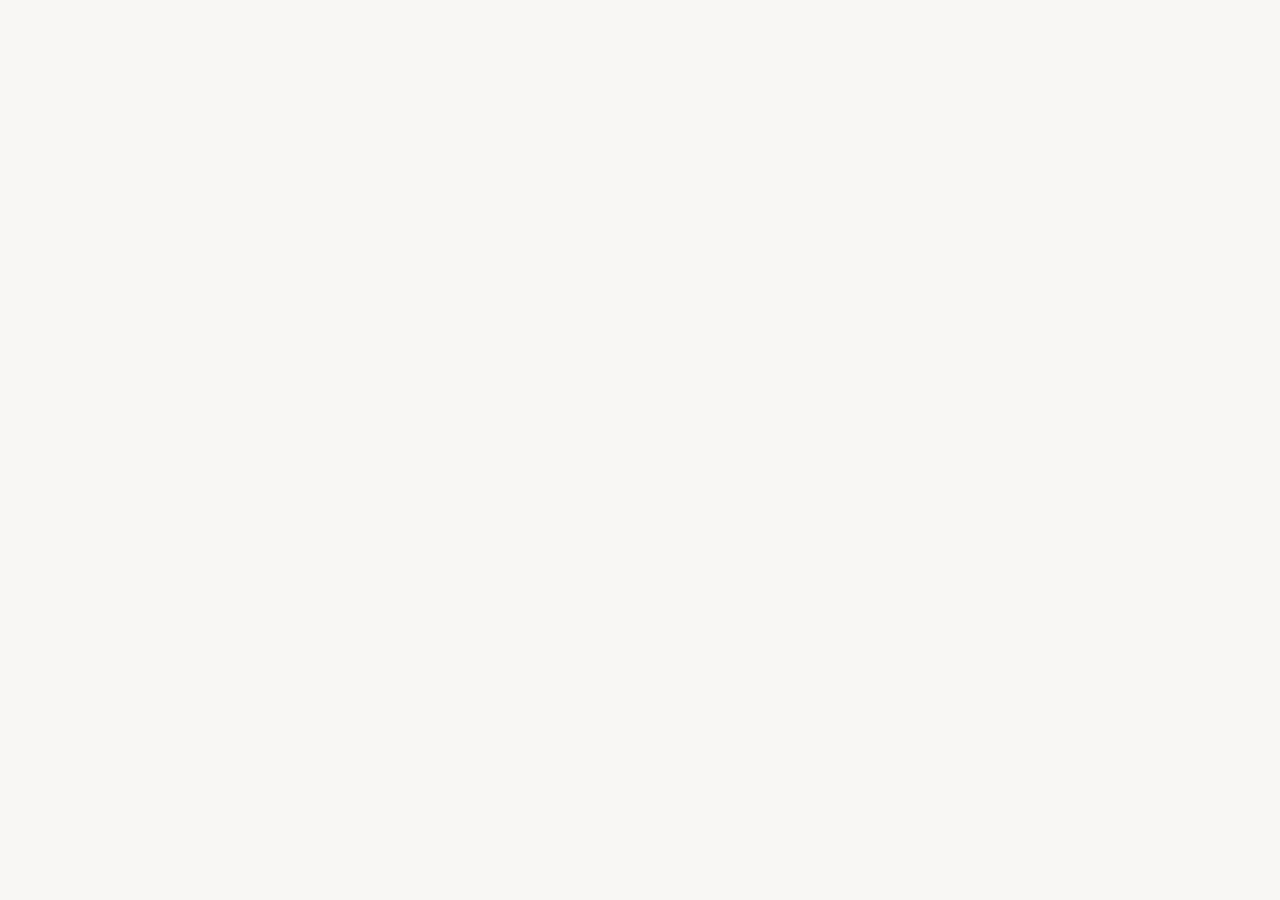
==== commit 395a997c: "Update index.html" ====
--- a/index.html
+++ b/index.html
@@ -351,714 +351,4 @@
   #back-to-top.visible { opacity: 1; visibility: visible; }
   #back-to-top.on-dark { background: #F8F7F4; border-color: rgba(27,53,87,0.2); box-shadow: 0 4px 20px rgba(0,0,0,0.3); }
   #back-to-top.on-dark svg { stroke: #1B3557; }
-  #back-to-top:hover { background: var(--gold); border-color: rgba(255,255,255,0.25); }
-  #back-to-top:hover svg { stroke: white; }
-  #back-to-top.on-dark:hover { background: var(--gold); border-color: rgba(255,255,255,0.25); }
-  #back-to-top.on-dark:hover svg { stroke: white; }
-
-  @keyframes fadeUp { from { opacity: 0; transform: translateY(18px); } to { opacity: 1; transform: translateY(0); } }
-  .fade-up   { animation: fadeUp 0.7s ease both; }
-  .fade-up-2 { animation: fadeUp 0.7s 0.15s ease both; }
-  .fade-up-3 { animation: fadeUp 0.7s 0.30s ease both; }
-  .fade-up-4 { animation: fadeUp 0.7s 0.45s ease both; }
-
-  @media (max-width: 960px) {
-    .hero { grid-template-columns: 1fr; }
-    .hero-visual { min-height: 340px; padding: 60px 8vw; }
-    .about-grid { grid-template-columns: 1fr; gap: 48px; }
-    .skills-sidebar { position: static; }
-    .project-cards { grid-template-columns: 1fr; }
-    .contact-inner { grid-template-columns: 1fr; gap: 56px; }
-  }
-  @media (max-width: 640px) {
-    .nav-right li:not(:last-child):not(:nth-last-child(2)) { display: none; }
-    section { padding: 72px 5vw; }
-    .hero-content { padding: 56px 5vw; }
-    .contact-right { padding: 36px 24px; }
-  }
-</style>
-</head>
-<body class="lang-fr" onload="document.body.className='lang-'+(window.__initLang||'fr')">
-
-<nav>
-  <a href="#top" class="nav-logo">Rania El Bahri</a>
-  <ul class="nav-right">
-    <li><a href="#profil" data-lang="fr">Profil</a><a href="#profil" data-lang="en">Profile</a></li>
-    <li><a href="#projets" data-lang="fr">Projets</a><a href="#projets" data-lang="en">Projects</a></li>
-    <li><a href="#contact" data-lang="fr">Contact</a><a href="#contact" data-lang="en">Contact</a></li>
-    <li>
-      <a href="CV_Rania_El_Bahri_FR.pdf" download="CV_Rania_El_Bahri_FR.pdf" class="nav-cv-btn" data-lang="fr">
-        <svg aria-hidden="true" focusable="false" width="13" height="13" viewBox="0 0 24 24" fill="none" stroke="currentColor" stroke-width="2" stroke-linecap="round" stroke-linejoin="round"><path d="M21 15v4a2 2 0 0 1-2 2H5a2 2 0 0 1-2-2v-4"/><polyline points="7 10 12 15 17 10"/><line x1="12" y1="15" x2="12" y2="3"/></svg>
-        Télécharger mon CV
-      </a>
-      <a href="CV_Rania_El_Bahri_EN.pdf" download="CV_Rania_El_Bahri_EN.pdf" class="nav-cv-btn" data-lang="en">
-        <svg aria-hidden="true" focusable="false" width="13" height="13" viewBox="0 0 24 24" fill="none" stroke="currentColor" stroke-width="2" stroke-linecap="round" stroke-linejoin="round"><path d="M21 15v4a2 2 0 0 1-2 2H5a2 2 0 0 1-2-2v-4"/><polyline points="7 10 12 15 17 10"/><line x1="12" y1="15" x2="12" y2="3"/></svg>
-        Download my Resume
-      </a>
-    </li>
-    <li>
-      <div class="lang-switch">
-        <button class="lang-btn active" id="btn-fr" onclick="setLang('fr')">FR</button>
-        <button class="lang-btn" id="btn-en" onclick="setLang('en')">EN</button>
-      </div>
-    </li>
-  </ul>
-</nav>
-
-<!-- HERO -->
-<section class="hero" id="top">
-  <div class="hero-content">
-    <span class="hero-tag fade-up" data-lang="fr">Alternance Finance / Conformité · Septembre 2026 · 3 semaines entreprise / 1 semaine école</span>
-    <span class="hero-tag fade-up" data-lang="en">Work-study · Finance / Compliance · September 2026 · 3 weeks company / 1 week school</span>
-
-    <h1 class="fade-up-2">
-      <span data-lang="fr">De la donnée brute<br>à la décision financière.</span>
-      <span data-lang="en">From raw data<br>to financial decision.</span>
-    </h1>
-
-    <p class="hero-golden fade-up-3" data-lang="fr">Je transforme des données financières en recommandations actionnables.</p>
-    <p class="hero-sub fade-up-3" data-lang="fr">
-      Master CCF · EM Strasbourg · Exposée aux environnements bancaire (Wafasalaf) et fiscal (ACF Conseil) dès ma Licence — disponible dès septembre 2026 · Rythme : 3 sem. entreprise / 1 sem. école · Durée : 12 mois · Mobilité : Île-de-France &amp; Strasbourg.
-    </p>
-    <p class="hero-golden fade-up-3" data-lang="en">I turn financial data into actionable recommendations.</p>
-    <p class="hero-sub fade-up-3" data-lang="en">
-      Master CCF · EM Strasbourg · Proven exposure to banking (Wafasalaf) and tax/audit (ACF Conseil) environments since my Bachelor's — available from September 2026 · Rhythm: 3 weeks company / 1 week school · Duration: 12 months · Mobility: Île-de-France &amp; Strasbourg.
-    </p>
-
-    <div class="cta-group fade-up-4">
-      <a href="#contact" class="btn-primary">
-        <span data-lang="fr">Discutons alternance</span>
-        <span data-lang="en">Let's discuss your opening</span>
-        <svg aria-hidden="true" focusable="false" width="14" height="14" viewBox="0 0 24 24" fill="none" stroke="currentColor" stroke-width="2" stroke-linecap="round" stroke-linejoin="round"><line x1="5" y1="12" x2="19" y2="12"/><polyline points="12 5 19 12 12 19"/></svg>
-      </a>
-      <a href="CV_Rania_El_Bahri_FR.pdf" download="CV_Rania_El_Bahri_FR.pdf" class="btn-secondary" data-lang="fr">
-        <svg aria-hidden="true" focusable="false" width="14" height="14" viewBox="0 0 24 24" fill="none" stroke="currentColor" stroke-width="2" stroke-linecap="round" stroke-linejoin="round"><path d="M21 15v4a2 2 0 0 1-2 2H5a2 2 0 0 1-2-2v-4"/><polyline points="7 10 12 15 17 10"/><line x1="12" y1="15" x2="12" y2="3"/></svg>
-        Télécharger mon CV
-      </a>
-      <a href="CV_Rania_El_Bahri_EN.pdf" download="CV_Rania_El_Bahri_EN.pdf" class="btn-secondary" data-lang="en">
-        <svg aria-hidden="true" focusable="false" width="14" height="14" viewBox="0 0 24 24" fill="none" stroke="currentColor" stroke-width="2" stroke-linecap="round" stroke-linejoin="round"><path d="M21 15v4a2 2 0 0 1-2 2H5a2 2 0 0 1-2-2v-4"/><polyline points="7 10 12 15 17 10"/><line x1="12" y1="15" x2="12" y2="3"/></svg>
-        Download Resume
-      </a>
-    </div>
-  </div>
-
-  <div class="hero-visual">
-    <svg class="diamond-pattern" width="56" height="56" viewBox="0 0 120 120" fill="none" xmlns="http://www.w3.org/2000/svg" aria-hidden="true" focusable="false">
-      <polygon points="60,8 112,60 60,112 8,60" stroke="#C9923B" stroke-width="1.2" fill="none"/>
-      <polygon points="60,24 96,60 60,96 24,60" stroke="#C9923B" stroke-width="0.8" fill="none"/>
-      <polygon points="60,40 80,60 60,80 40,60" stroke="#C9923B" stroke-width="0.6" fill="none"/>
-      <circle cx="60" cy="8" r="2" fill="#C9923B"/>
-      <circle cx="112" cy="60" r="2" fill="#C9923B"/>
-      <circle cx="60" cy="112" r="2" fill="#C9923B"/>
-      <circle cx="8" cy="60" r="2" fill="#C9923B"/>
-      <line x1="60" y1="8" x2="60" y2="24" stroke="#C9923B" stroke-width="0.6"/>
-      <line x1="112" y1="60" x2="96" y2="60" stroke="#C9923B" stroke-width="0.6"/>
-      <line x1="60" y1="112" x2="60" y2="96" stroke="#C9923B" stroke-width="0.6"/>
-      <line x1="8" y1="60" x2="24" y2="60" stroke="#C9923B" stroke-width="0.6"/>
-    </svg>
-
-    <div class="photo-wrap">
-      <div class="photo-frame">
-        <img src="photo.jpg" alt="Rania El Bahri — Étudiante Master CCF EM Strasbourg" style="width:100%;height:100%;object-fit:cover;object-position:center top;" loading="eager"/>
-      </div>
-    </div>
-
-    <div class="stats-grid">
-      <div class="stat-card">
-        <div class="stat-num">3</div>
-        <div class="stat-label" data-lang="fr">Expériences professionnelles</div>
-        <div class="stat-label" data-lang="en">Professional experiences</div>
-      </div>
-      <div class="stat-card">
-        <div class="stat-num" style="font-size:28px; line-height:1.1;">Sept.<br>2026</div>
-        <div class="stat-label" data-lang="fr">Disponible en alternance</div>
-        <div class="stat-label" data-lang="en">Available for work-study</div>
-      </div>
-      <div class="stat-card">
-        <div class="stat-num" id="lang-count">3</div>
-        <div class="stat-label" data-lang="fr">Langues maîtrisées</div>
-        <div class="stat-label" data-lang="en">Languages spoken</div>
-      </div>
-      <div class="stat-card">
-        <div class="stat-num" style="font-size:30px;">AMF</div>
-        <div class="stat-label" data-lang="fr">Certification en cours</div>
-        <div class="stat-label" data-lang="en">Certification in progress</div>
-      </div>
-    </div>
-  </div>
-</section>
-
-<!-- PROFIL -->
-<section id="profil">
-  <div class="section-eyebrow">
-    <span data-lang="fr">Profil</span>
-    <span data-lang="en">Profile</span>
-  </div>
-  <h2>
-    <span data-lang="fr">Une méthode avant le diplôme</span>
-    <span data-lang="en">Method before the degree</span>
-  </h2>
-
-  <div class="about-grid">
-    <div class="about-narrative">
-      <!-- FR -->
-      <p data-lang="fr">
-        Avant l'EM Strasbourg, il y avait déjà <strong>Wafasalaf</strong> — un back-office bancaire réel, des dossiers de financement à fiabiliser, une conformité réglementaire à respecter. J'ai appris là-bas ce qu'aucun cours ne peut enseigner : le coût d'une erreur dans un système réglementé.
-      </p>
-      <p data-lang="fr">
-        Chez <strong>ACF Conseil</strong>, c'est la rigueur fiscale. Déclarations fiscales, révision des comptes, vérification de la conformité documentaire — trois mois à opérer dans un environnement où chaque pièce justificative compte.
-      </p>
-      <p data-lang="fr">
-        Aujourd'hui en <strong>Master CCF à l'EM Strasbourg</strong>, je prépare la certification AMF (mars 2026). Parce qu'analyser sans comprendre le cadre réglementaire, ça ne suffit pas.
-      </p>
-      <!-- EN -->
-      <p data-lang="en">
-        Before EM Strasbourg, there was already <strong>Wafasalaf</strong> — a real banking back-office, client financing files to validate, regulatory compliance to uphold. That's where I learned what no course can teach: the cost of an error in a regulated system.
-      </p>
-      <p data-lang="en">
-        At <strong>ACF Conseil</strong>, it was tax rigor. Tax filings, account reviews, document compliance checks — three months operating in an environment where every supporting document matters.
-      </p>
-      <p data-lang="en">
-        Now in my <strong>Master's CCF at EM Strasbourg</strong>, I am preparing the AMF certification (March 2026). Because analyzing without understanding the regulatory framework is not enough.
-      </p>
-
-      <div class="divider">
-        <svg width="12" height="12" viewBox="0 0 12 12" fill="none" aria-hidden="true" focusable="false">
-          <polygon points="6,1 11,6 6,11 1,6" stroke="#96611A" stroke-width="1.2" fill="rgba(150,97,26,0.15)"/>
-          <polygon points="6,3.5 8.5,6 6,8.5 3.5,6" stroke="#96611A" stroke-width="0.7" fill="none"/>
-        </svg>
-      </div>
-
-      <div class="dual-timeline">
-        <!-- LEFT: Expériences -->
-        <div>
-          <div class="tl-col-label exp" data-lang="fr">Expériences</div>
-          <div class="tl-col-label exp" data-lang="en">Experience</div>
-          <div class="timeline tl-exp">
-
-            <!-- Wafasalaf — featured -->
-            <div class="timeline-item featured">
-              <span class="featured-badge" data-lang="fr">Expérience bancaire clé</span>
-              <span class="featured-badge" data-lang="en">Key banking experience</span>
-              <div class="timeline-date" data-lang="fr">Juin – Août 2025</div>
-              <div class="timeline-date" data-lang="en">June – August 2025</div>
-              <div class="timeline-title" data-lang="fr">Stage PFE — Conformité & contrôle des dossiers de financement</div>
-              <div class="timeline-title" data-lang="en">Final-year Internship — Compliance & financing file control</div>
-              <div class="timeline-org" data-lang="fr">Wafasalaf · Institut financier · Casablanca, Maroc</div>
-              <div class="timeline-org" data-lang="en">Wafasalaf · Financial institute · Casablanca, Morocco</div>
-              <div class="timeline-desc" data-lang="fr">Vérification de la conformité des dossiers clients, contrôle interne des données, application des procédures dans un environnement bancaire réglementé.</div>
-              <div class="timeline-desc" data-lang="en">Client file compliance checks, internal data control, procedures application in a regulated banking environment.</div>
-            </div>
-
-            <!-- ACF Conseil -->
-            <div class="timeline-item">
-              <div class="timeline-date" data-lang="fr">Juil. – Sept. 2024</div>
-              <div class="timeline-date" data-lang="en">Jul. – Sep. 2024</div>
-              <div class="timeline-title" data-lang="fr">Stage — Fiscalité & révision comptable</div>
-              <div class="timeline-title" data-lang="en">Internship — Tax & accounting review</div>
-              <div class="timeline-org" data-lang="fr">ACF Conseil · Casablanca, Maroc</div>
-              <div class="timeline-org" data-lang="en">ACF Conseil · Casablanca, Morocco</div>
-              <div class="timeline-desc" data-lang="fr">Préparation de déclarations fiscales, vérification de la conformité documentaire, révision des comptes et contrôle des pièces justificatives.</div>
-              <div class="timeline-desc" data-lang="en">Tax return preparation, document compliance checks, account review and supporting document control.</div>
-            </div>
-
-            <!-- Xcopy -->
-            <div class="timeline-item" style="padding-bottom:0">
-              <div class="timeline-date" data-lang="fr">Juin – Juil. 2024</div>
-              <div class="timeline-date" data-lang="en">June – July 2024</div>
-              <div class="timeline-title" data-lang="fr">Stage — Optimisation des processus documentaires</div>
-              <div class="timeline-title" data-lang="en">Internship — Document process optimization</div>
-              <div class="timeline-org" data-lang="fr">Xcopy · Solutions bureautiques · Casablanca, Maroc</div>
-              <div class="timeline-org" data-lang="en">Xcopy · Office Solutions · Casablanca, Morocco</div>
-              <div class="timeline-desc" data-lang="fr">Refonte du système d'archivage documentaire — délai de recherche réduit de 8 à 2 minutes.</div>
-              <div class="timeline-desc" data-lang="en">Document archiving system overhaul — retrieval time reduced from 8 to 2 minutes.</div>
-            </div>
-          </div>
-        </div>
-
-        <!-- RIGHT: Formation -->
-        <div>
-          <div class="tl-col-label edu" data-lang="fr">Formation</div>
-          <div class="tl-col-label edu" data-lang="en">Education</div>
-          <div class="timeline tl-edu">
-            <div class="timeline-item">
-              <div class="timeline-date" data-lang="fr">Sept. 2025 → Sept. 2027 (en cours)</div>
-              <div class="timeline-date" data-lang="en">Sept. 2025 → Sept. 2027 (ongoing)</div>
-              <div class="timeline-title" data-lang="fr">Master Comptabilité – Contrôle – Finance</div>
-              <div class="timeline-title" data-lang="en">Master's — Accounting, Control & Finance</div>
-              <div class="timeline-org" data-lang="fr">EM Strasbourg Business School</div>
-              <div class="timeline-org" data-lang="en">EM Strasbourg Business School</div>
-              <div class="timeline-desc" data-lang="fr">Programme Grande École · Certification AMF en cours (mars 2026)</div>
-              <div class="timeline-desc" data-lang="en">Grande École programme · AMF certification in progress (March 2026)</div>
-            </div>
-            <div class="timeline-item" style="padding-bottom:0">
-              <div class="timeline-date" data-lang="fr">Sept. 2022 → Juil. 2025</div>
-              <div class="timeline-date" data-lang="en">Sept. 2022 → Jul. 2025</div>
-              <div class="timeline-title" data-lang="fr">Licence Management — Finance & Comptabilité</div>
-              <div class="timeline-title" data-lang="en">Bachelor's — Finance & Accounting</div>
-              <div class="timeline-org" data-lang="fr">Université internationale de Casablanca</div>
-              <div class="timeline-org" data-lang="en">International University of Casablanca</div>
-              <div class="timeline-desc" data-lang="fr">Mention Très Bien</div>
-              <div class="timeline-desc" data-lang="en">Distinction — With Honours</div>
-            </div>
-          </div>
-        </div>
-      </div>
-    </div>
-
-    <!-- Sidebar -->
-    <div class="skills-sidebar">
-      <div class="skills-group">
-        <div class="skills-group-label" data-lang="fr">Langues</div>
-        <div class="skills-group-label" data-lang="en">Languages</div>
-        <div class="lang-item">
-          <span class="lang-name" lang="fr" data-lang="fr">Français</span>
-          <span class="lang-name" lang="en" data-lang="en">French</span>
-        </div>
-        <div class="lang-item">
-          <span class="lang-name" lang="fr" data-lang="fr">Arabe</span>
-          <span class="lang-name" lang="en" data-lang="en">Arabic</span>
-        </div>
-        <div class="lang-item">
-          <span class="lang-name" lang="fr" data-lang="fr">Anglais</span>
-          <span class="lang-name" lang="en" data-lang="en">English</span>
-        </div>
-
-      </div>
-
-      <div class="skills-group">
-        <div class="skills-group-label" data-lang="fr">Finance, Conformité & Comptabilité</div>
-        <div class="skills-group-label" data-lang="en">Finance, Compliance & Accounting</div>
-        <div class="skill-tags">
-          <span class="skill-tag" data-lang="fr">Contrôle de conformité</span>
-          <span class="skill-tag" data-lang="en">Compliance control</span>
-          <span class="skill-tag" data-lang="fr">Analyse financière</span>
-          <span class="skill-tag" data-lang="en">Financial analysis</span>
-          <span class="skill-tag" data-lang="fr">Comptabilité générale (Sage 100)</span>
-          <span class="skill-tag" data-lang="en">General accounting (Sage 100)</span>
-          <span class="skill-tag" data-lang="fr">Fiscalité des entreprises</span>
-          <span class="skill-tag" data-lang="en">Corporate taxation</span>
-          <span class="skill-tag" data-lang="fr">Contrôle de gestion</span>
-          <span class="skill-tag" data-lang="en">Management control</span>
-          <span class="skill-tag" data-lang="fr">Marchés financiers</span>
-          <span class="skill-tag" data-lang="en">Financial markets</span>
-        </div>
-      </div>
-
-      <div class="skills-group">
-        <div class="skills-group-label" data-lang="fr">Outils</div>
-        <div class="skills-group-label" data-lang="en">Tools</div>
-        <div class="skill-tags">
-          <span class="skill-tag">Excel — <span data-lang="fr">Recherche V, TCD</span><span data-lang="en">VLOOKUP, Pivot tables</span></span>
-          <span class="skill-tag">Sage 100 Comptabilité</span>
-          <span class="skill-tag" data-lang="fr">Pack Office</span>
-          <span class="skill-tag" data-lang="en">Microsoft Office</span>
-          
-          <span class="skill-tag">Vensim <span data-lang="fr">(modélisation)</span><span data-lang="en">(simulation modelling)</span></span>
-        </div>
-      </div>
-
-      <div class="skills-group">
-        <div class="skills-group-label" data-lang="fr">Certification</div>
-        <div class="skills-group-label" data-lang="en">Certification</div>
-        <div class="skill-tags">
-          <span class="skill-tag gold">
-            <span data-lang="fr">AMF — Marchés financiers · mars 2026</span>
-            <span data-lang="en">AMF — Financial markets · March 2026</span>
-          </span>
-        </div>
-      </div>
-
-      <div class="skills-group">
-        <div class="skills-group-label" data-lang="fr">Savoir-être</div>
-        <div class="skills-group-label" data-lang="en">Soft skills</div>
-        <div class="skill-tags">
-          <span class="skill-tag" data-lang="fr">Rigueur procédurale</span>
-          <span class="skill-tag" data-lang="en">Procedural rigor</span>
-          <span class="skill-tag" data-lang="fr">Esprit d'analyse</span>
-          <span class="skill-tag" data-lang="en">Analytical mindset</span>
-          <span class="skill-tag" data-lang="fr">Autonomie</span>
-          <span class="skill-tag" data-lang="en">Autonomy</span>
-          <span class="skill-tag" data-lang="fr">Travail en équipe</span>
-          <span class="skill-tag" data-lang="en">Teamwork</span>
-          <span class="skill-tag" data-lang="fr">Sens du détail</span>
-          <span class="skill-tag" data-lang="en">Attention to detail</span>
-        </div>
-      </div>
-
-      <div class="skills-group">
-        <div class="skills-group-label" data-lang="fr">Formation</div>
-        <div class="skills-group-label" data-lang="en">Education</div>
-        <div class="skill-tags">
-          <span class="skill-tag highlight">Master CCF — EM Strasbourg</span>
-          <span class="skill-tag" data-lang="fr">Licence Finance — UIC Casablanca</span>
-          <span class="skill-tag" data-lang="en">Bachelor Finance — UIC Casablanca</span>
-        </div>
-      </div>
-    </div>
-  </div>
-</section>
-
-<!-- PROJETS -->
-<section id="projets">
-  <div class="section-eyebrow" style="color:rgba(232,176,106,0.85)">
-    <span data-lang="fr">Projets business</span>
-    <span data-lang="en">Business cases</span>
-  </div>
-  <h2>
-    <span data-lang="fr">Expériences analysées</span>
-    <span data-lang="en">Analyzed experiences</span>
-  </h2>
-  <p class="section-intro" data-lang="fr">
-    Chaque expérience documentée selon le format EPBM : Problème · Méthodologie · Insights · Recommandation stratégique. 60 % insight business, 40 % explication des méthodes.
-  </p>
-  <p class="section-intro" data-lang="en">
-    Each experience documented using the EPBM framework: Problem · Methodology · Insights · Strategic recommendation. 60% business insight, 40% methodology breakdown.
-  </p>
-
-  <div class="project-cards">
-
-    <!-- PROJECT 01 — Wafasalaf -->
-    <div class="project-card">
-      <div class="project-num">01</div>
-      <div class="project-title" data-lang="fr">Conformité & fiabilisation des dossiers de financement</div>
-      <div class="project-title" data-lang="en">Compliance & financing file reliability</div>
-      <div class="project-org" data-lang="fr">Wafasalaf · Institut financier · 2025</div>
-      <div class="project-org" data-lang="en">Wafasalaf · Financial institute · 2025</div>
-
-      <div class="epbm-summary">
-        <div class="epbm-item" style="border-top:1px solid rgba(255,255,255,0.07); padding-top:14px;">
-          <div class="epbm-label" data-lang="fr">Problème</div>
-          <div class="epbm-label" data-lang="en">Problem</div>
-          <div class="epbm-text" data-lang="fr">Suivi de ~40 dossiers clients/semaine en back-office bancaire réglementé — chaque anomalie de conformité pouvait bloquer ou retarder une décision de financement.</div>
-          <div class="epbm-text" data-lang="en">~40 client files/week in a regulated banking back-office — each compliance anomaly could block or delay a financing decision.</div>
-        </div>
-        <div class="epbm-item">
-          <div class="epbm-label" data-lang="fr">Résultat</div>
-          <div class="epbm-label" data-lang="en">Result</div>
-          <div class="kpi-badge" data-lang="fr">Taux d'anomalies : −67 % · Allers-retours ÷ 3</div>
-          <div class="kpi-badge" data-lang="en">Anomaly rate : −67% · Back-and-forth ÷ 3</div>
-        </div>
-      </div>
-
-      <button class="epbm-toggle" onclick="toggleEpbm(this)" aria-expanded="false">
-        <span class="lbl-open" data-lang="fr">Voir la méthode</span>
-        <span class="lbl-close" data-lang="fr">Masquer la méthode</span>
-        <span class="lbl-open" data-lang="en">See the method</span>
-        <span class="lbl-close" data-lang="en">Hide the method</span>
-        <svg width="12" height="12" viewBox="0 0 24 24" fill="none" stroke="currentColor" stroke-width="2.5" stroke-linecap="round" stroke-linejoin="round" aria-hidden="true" focusable="false"><polyline points="6 9 12 15 18 9"/></svg>
-      </button>
-
-      <div class="epbm-drawer">
-        <div class="epbm-item">
-          <div class="epbm-label" data-lang="fr">Méthodologie</div>
-          <div class="epbm-label" data-lang="en">Methodology</div>
-          <div class="epbm-text" data-lang="fr">Mise en place d'une grille de contrôle sur <strong>3 points</strong> : cohérence des données client, complétude des pièces justificatives, conformité réglementaire — appliquée avant toute transmission aux équipes commerciales.</div>
-          <div class="epbm-text" data-lang="en">Implemented a 3-checkpoint control grid: client data consistency, document completeness, regulatory compliance — applied before every handover to commercial teams.</div>
-        </div>
-        <div class="epbm-item">
-          <div class="epbm-label">Insight</div>
-          <div class="epbm-text" data-lang="fr">La standardisation du contrôle en amont réduit le taux d'anomalies de <strong>~15 % à ~5 %</strong> et divise par 3 les allers-retours — chaque aller-retour évité = une décision de financement accélérée.</div>
-          <div class="epbm-text" data-lang="en">Upstream standardization reduced the anomaly rate from <strong>~15% to ~5%</strong>, cutting back-and-forth by 3× — each avoided exchange means a faster financing decision.</div>
-        </div>
-        <div class="epbm-item">
-          <div class="epbm-label" data-lang="fr">Recommandation</div>
-          <div class="epbm-label" data-lang="en">Recommendation</div>
-          <div class="epbm-text" data-lang="fr">Déployer la grille sur l'ensemble du back-office et viser <strong>un taux d'anomalies &lt; 3 %</strong> — réduisant le délai moyen de traitement d'une journée et sécurisant la conformité réglementaire.</div>
-          <div class="epbm-text" data-lang="en">Deploy the grid across the full back-office, targeting <strong>an anomaly rate below 3%</strong> — cutting average processing time by one day and strengthening regulatory compliance.</div>
-        </div>
-      </div>
-    </div>
-
-    <!-- PROJECT 02 — ACF Conseil -->
-    <div class="project-card">
-      <div class="project-num">02</div>
-      <div class="project-title" data-lang="fr">Conformité fiscale & révision comptable</div>
-      <div class="project-title" data-lang="en">Tax compliance & accounting review</div>
-      <div class="project-org" data-lang="fr">ACF Conseil · Cabinet comptable · 2024</div>
-      <div class="project-org" data-lang="en">ACF Conseil · Accounting firm · 2024</div>
-
-      <div class="epbm-summary">
-        <div class="epbm-item" style="border-top:1px solid rgba(255,255,255,0.07); padding-top:14px;">
-          <div class="epbm-label" data-lang="fr">Problème</div>
-          <div class="epbm-label" data-lang="en">Problem</div>
-          <div class="epbm-text" data-lang="fr">Traitement de dossiers multi-clients soumis à des obligations déclaratives strictes — moindre erreur documentaire expose le client à un risque fiscal et réglementaire.</div>
-          <div class="epbm-text" data-lang="en">Multi-client files subject to strict filing obligations — any documentation error exposes the client to tax and regulatory risk.</div>
-        </div>
-        <div class="epbm-item">
-          <div class="epbm-label" data-lang="fr">Résultat</div>
-          <div class="epbm-label" data-lang="en">Result</div>
-          <div class="kpi-badge" data-lang="fr">0 non-conformité détectée · Dossiers livrés dans les délais</div>
-          <div class="kpi-badge" data-lang="en">0 non-compliance flagged · Files delivered on time</div>
-        </div>
-      </div>
-
-      <button class="epbm-toggle" onclick="toggleEpbm(this)" aria-expanded="false">
-        <span class="lbl-open" data-lang="fr">Voir la méthode</span>
-        <span class="lbl-close" data-lang="fr">Masquer la méthode</span>
-        <span class="lbl-open" data-lang="en">See the method</span>
-        <span class="lbl-close" data-lang="en">Hide the method</span>
-        <svg width="12" height="12" viewBox="0 0 24 24" fill="none" stroke="currentColor" stroke-width="2.5" stroke-linecap="round" stroke-linejoin="round" aria-hidden="true" focusable="false"><polyline points="6 9 12 15 18 9"/></svg>
-      </button>
-
-      <div class="epbm-drawer">
-        <div class="epbm-item">
-          <div class="epbm-label" data-lang="fr">Méthodologie</div>
-          <div class="epbm-label" data-lang="en">Methodology</div>
-          <div class="epbm-text" data-lang="fr">Vérification systématique de la <strong>conformité documentaire</strong> avant soumission des déclarations fiscales : rapprochement pièces justificatives / écriture comptable, détection des incohérences.</div>
-          <div class="epbm-text" data-lang="en">Systematic <strong>document compliance check</strong> before tax filing: matching supporting documents to accounting entries, discrepancy detection.</div>
-        </div>
-        <div class="epbm-item">
-          <div class="epbm-label">Insight</div>
-          <div class="epbm-text" data-lang="fr">Un contrôle documentaire rigoureux en amont du dépôt réduit le risque de redressement fiscal — la rigueur procédurale est un levier de protection directe pour le client.</div>
-          <div class="epbm-text" data-lang="en">Rigorous pre-filing document control reduces tax audit risk — procedural rigor is a direct client protection lever.</div>
-        </div>
-        <div class="epbm-item">
-          <div class="epbm-label" data-lang="fr">Recommandation</div>
-          <div class="epbm-label" data-lang="en">Recommendation</div>
-          <div class="epbm-text" data-lang="fr">Formaliser une checklist de conformité documentaire par type de déclaration — réduisant le temps de révision et standardisant le niveau de contrôle entre collaborateurs.</div>
-          <div class="epbm-text" data-lang="en">Formalize a document compliance checklist per filing type — reducing review time and standardizing the control level across team members.</div>
-        </div>
-      </div>
-    </div>
-
-    <!-- PROJECT 03 — Xcopy -->
-    <div class="project-card">
-      <div class="project-num">03</div>
-      <div class="project-title" data-lang="fr">Optimisation des processus & réduction des coûts opérationnels</div>
-      <div class="project-title" data-lang="en">Process optimization & operational cost reduction</div>
-      <div class="project-org" data-lang="fr">Xcopy · Solutions bureautiques · 2024</div>
-      <div class="project-org" data-lang="en">Xcopy · Office Solutions · 2024</div>
-
-      <div class="epbm-summary">
-        <div class="epbm-item" style="border-top:1px solid rgba(255,255,255,0.07); padding-top:14px;">
-          <div class="epbm-label" data-lang="fr">Problème</div>
-          <div class="epbm-label" data-lang="en">Problem</div>
-          <div class="epbm-text" data-lang="fr">+200 documents non classés, allongeant les délais de traitement client — équivalent à <strong>~375 heures/an perdues</strong> en recherche documentaire pour une équipe de 5 personnes.</div>
-          <div class="epbm-text" data-lang="en">200+ unclassified documents extending client processing times — equivalent to <strong>~375 hours/year lost</strong> in document retrieval for a 5-person team.</div>
-        </div>
-        <div class="epbm-item">
-          <div class="epbm-label" data-lang="fr">Résultat</div>
-          <div class="epbm-label" data-lang="en">Result</div>
-          <div class="kpi-badge" data-lang="fr">8 min → 2 min · ~2 250 €/an de coût évité</div>
-          <div class="kpi-badge" data-lang="en">8 min → 2 min · ~€2,250/year in avoided cost</div>
-        </div>
-      </div>
-
-      <button class="epbm-toggle" onclick="toggleEpbm(this)" aria-expanded="false">
-        <span class="lbl-open" data-lang="fr">Voir la méthode</span>
-        <span class="lbl-close" data-lang="fr">Masquer la méthode</span>
-        <span class="lbl-open" data-lang="en">See the method</span>
-        <span class="lbl-close" data-lang="en">Hide the method</span>
-        <svg width="12" height="12" viewBox="0 0 24 24" fill="none" stroke="currentColor" stroke-width="2.5" stroke-linecap="round" stroke-linejoin="round" aria-hidden="true" focusable="false"><polyline points="6 9 12 15 18 9"/></svg>
-      </button>
-
-      <div class="epbm-drawer">
-        <div class="epbm-item">
-          <div class="epbm-label" data-lang="fr">Méthodologie</div>
-          <div class="epbm-label" data-lang="en">Methodology</div>
-          <div class="epbm-text" data-lang="fr">Refonte du plan de classement sur <strong>5 catégories documentaires</strong> — backlog intégral (+200 documents) traité en 6 semaines dans le strict respect des délais.</div>
-          <div class="epbm-text" data-lang="en">Redesigned filing structure across <strong>5 document categories</strong> — full backlog (200+ documents) cleared in 6 weeks within deadlines.</div>
-        </div>
-        <div class="epbm-item">
-          <div class="epbm-label">Insight</div>
-          <div class="epbm-text" data-lang="fr">Le coût d'un processus désorganisé est invisible jusqu'à ce qu'on le calcule : <strong>5 personnes × 6 min/jour × 250 jours = 125 h/an</strong>, soit ~2 250 € de masse salariale gaspillée.</div>
-          <div class="epbm-text" data-lang="en">The cost of a disorganized process is invisible until measured: <strong>5 people × 6 min/day × 250 days = 125 h/year</strong>, ~€2,250 in wasted payroll.</div>
-        </div>
-        <div class="epbm-item">
-          <div class="epbm-label" data-lang="fr">Recommandation</div>
-          <div class="epbm-label" data-lang="en">Recommendation</div>
-          <div class="epbm-text" data-lang="fr">Maintenir la rigueur par une <strong>routine d'archivage de 30 min/semaine</strong> — ROI du processus : &gt; 4,8× par rapport au coût initial.</div>
-          <div class="epbm-text" data-lang="en">Sustain rigor through a <strong>30-min/week archiving routine</strong> — process ROI: &gt;4.8× vs. initial time investment.</div>
-        </div>
-      </div>
-    </div>
-
-  </div>
-</section>
-
-<!-- Transition -->
-<div style="background:var(--navy); padding:0 8vw 60px; display:flex; align-items:center; gap:20px;">
-  <div style="flex:1; height:1px; background:rgba(255,255,255,0.1);"></div>
-  <span style="font-size:11px; font-weight:500; letter-spacing:0.14em; text-transform:uppercase; color:rgba(255,255,255,0.3);" data-lang="fr">Prenons contact</span>
-  <span style="font-size:11px; font-weight:500; letter-spacing:0.14em; text-transform:uppercase; color:rgba(255,255,255,0.3);" data-lang="en">Get in touch</span>
-  <div style="flex:1; height:1px; background:rgba(255,255,255,0.1);"></div>
-</div>
-
-<!-- CONTACT -->
-<section id="contact">
-  <div class="contact-inner">
-    <div class="contact-left">
-      <div class="section-eyebrow">Contact</div>
-      <h2>
-        <span data-lang="fr">Parlons de votre alternance.</span>
-        <span data-lang="en">Let's talk about your opening.</span>
-      </h2>
-      <p data-lang="fr">Disponible pour une alternance en finance ou contrôle de gestion — septembre 2026, 12 mois, rythme 3 semaines entreprise / 1 semaine école. Mobilité : Île-de-France &amp; Strasbourg. Réponse sous 24h.</p>
-      <p data-lang="en">Available for a work-study contract in finance or management control — September 2026, 12 months, 3 weeks company / 1 week school. Mobility: Île-de-France &amp; Strasbourg. Reply within 24 hours.</p>
-
-      <div class="contact-infos">
-        <div class="contact-info-item">
-          <div class="contact-info-icon">
-            <svg aria-hidden="true" focusable="false" width="17" height="17" viewBox="0 0 24 24" fill="none" stroke="#1B3557" stroke-width="1.8" stroke-linecap="round" stroke-linejoin="round"><path d="M4 4h16c1.1 0 2 .9 2 2v12c0 1.1-.9 2-2 2H4c-1.1 0-2-.9-2-2V6c0-1.1.9-2 2-2z"/><polyline points="22,6 12,13 2,6"/></svg>
-          </div>
-          <div>
-            <div class="contact-info-label">Email</div>
-            <a href="#" id="email-contact" class="contact-info-value"><span class="__cf_email__" data-cfemail="4230232c2b23272e20232a302b737502252f232b2e6c212d2f">[email&#160;protected]</span></a>
-          </div>
-        </div>
-        <div class="contact-info-item">
-          <div class="contact-info-icon">
-            <svg aria-hidden="true" focusable="false" width="17" height="17" viewBox="0 0 24 24" fill="none" stroke="#1B3557" stroke-width="1.8" stroke-linecap="round" stroke-linejoin="round"><path d="M22 16.92v3a2 2 0 0 1-2.18 2 19.79 19.79 0 0 1-8.63-3.07A19.5 19.5 0 0 1 4.69 13a19.79 19.79 0 0 1-3.07-8.67A2 2 0 0 1 3.56 2h3a2 2 0 0 1 2 1.72 12.84 12.84 0 0 0 .7 2.81 2 2 0 0 1-.45 2.11L8.09 9.91a16 16 0 0 0 6 6l1.27-1.27a2 2 0 0 1 2.11-.45 12.84 12.84 0 0 0 2.81.7A2 2 0 0 1 22 16.92z"/></svg>
-          </div>
-          <div>
-            <div class="contact-info-label" data-lang="fr">Téléphone</div>
-            <div class="contact-info-label" data-lang="en">Phone</div>
-            <a href="tel:+33743632034" class="contact-info-value">+33 7 43 63 20 34</a>
-          </div>
-        </div>
-        <div class="contact-info-item">
-          <div class="contact-info-icon">
-            <svg aria-hidden="true" focusable="false" width="17" height="17" viewBox="0 0 24 24" fill="none" stroke="#1B3557" stroke-width="1.8" stroke-linecap="round" stroke-linejoin="round"><path d="M21 10c0 7-9 13-9 13s-9-6-9-13a9 9 0 0 1 18 0z"/><circle cx="12" cy="10" r="3"/></svg>
-          </div>
-          <div>
-            <div class="contact-info-label" data-lang="fr">Localisation</div>
-            <div class="contact-info-label" data-lang="en">Location</div>
-            <span class="contact-info-value" data-lang="fr">Strasbourg · Mobilité Île-de-France</span>
-            <span class="contact-info-value" data-lang="en">Strasbourg · Open to Île-de-France</span>
-          </div>
-        </div>
-        <div class="contact-info-item">
-          <div class="contact-info-icon">
-            <svg aria-hidden="true" focusable="false" width="17" height="17" viewBox="0 0 24 24" fill="none" stroke="#1B3557" stroke-width="1.8" stroke-linecap="round" stroke-linejoin="round"><path d="M16 8a6 6 0 0 1 6 6v7h-4v-7a2 2 0 0 0-2-2 2 2 0 0 0-2 2v7h-4v-7a6 6 0 0 1 6-6z"/><rect x="2" y="9" width="4" height="12"/><circle cx="4" cy="4" r="2"/></svg>
-          </div>
-          <div>
-            <div class="contact-info-label">LinkedIn</div>
-            <a href="https://www.linkedin.com/in/rania-el-bahri-a7a823311/" class="contact-info-value" target="_blank" rel="noopener">Rania El Bahri</a>
-          </div>
-        </div>
-      </div>
-    </div>
-
-    <div class="contact-right">
-      <h3 data-lang="fr">Une alternance à pourvoir en finance ou contrôle de gestion ?</h3>
-      <h3 data-lang="en">An opening in finance or management control?</h3>
-      <p data-lang="fr">Envoyez-moi un email avec l'intitulé du poste et la date de début souhaitée. Je réponds sous <strong style="color:rgba(255,255,255,0.85);">24 heures</strong>, CV joint.</p>
-      <p data-lang="en">Send me an email with the position title and your expected start date. I reply within <strong style="color:rgba(255,255,255,0.85);">24 hours</strong>, resume attached.</p>
-      <a href="#" id="email-cta-fr" class="cta-final">
-        <span data-lang="fr">Écrire à Rania</span>
-        <span data-lang="en">Contact Rania</span>
-        <svg width="15" height="15" viewBox="0 0 24 24" fill="none" stroke="white" stroke-width="2" stroke-linecap="round" stroke-linejoin="round" aria-hidden="true" focusable="false"><line x1="5" y1="12" x2="19" y2="12"/><polyline points="12 5 19 12 12 19"/></svg>
-      </a>
-    </div>
-  </div>
-</section>
-
-<!-- Peak-end -->
-<div id="peak-end" style="background:var(--navy); padding:56px 8vw; text-align:center; border-top:1px solid rgba(255,255,255,0.06);">
-  <p style="font-family:'Cormorant Garamond',serif; font-size:clamp(22px,3vw,36px); font-weight:600; color:white; line-height:1.3; max-width:680px; margin:0 auto 20px;" data-lang="fr">
-    « La rigueur n'est pas une contrainte.<br>C'est ce qui rend chaque chiffre fiable. »
-  </p>
-  <p style="font-family:'Cormorant Garamond',serif; font-size:clamp(22px,3vw,36px); font-weight:600; color:white; line-height:1.3; max-width:680px; margin:0 auto 20px;" data-lang="en">
-    "Rigor is not a constraint.<br>It's what makes every number trustworthy."
-  </p>
-  <p style="font-size:13px; color:rgba(255,255,255,0.35); letter-spacing:0.1em; text-transform:uppercase; margin-bottom:36px;">— Rania El Bahri</p>
-  <a href="#" id="email-cta-peak" style="display:inline-flex;align-items:center;gap:10px;padding:15px 36px;background:var(--gold);color:white;font-family:'DM Sans',sans-serif;font-size:14px;font-weight:500;text-decoration:none;letter-spacing:0.05em;transition:background 0.2s;">
-    <span data-lang="fr">Écrire à Rania</span>
-    <span data-lang="en">Contact Rania</span>
-    <svg aria-hidden="true" focusable="false" width="14" height="14" viewBox="0 0 24 24" fill="none" stroke="white" stroke-width="2" stroke-linecap="round" stroke-linejoin="round"><line x1="5" y1="12" x2="19" y2="12"/><polyline points="12 5 19 12 12 19"/></svg>
-  </a>
-</div>
-
-<footer>
-  <span>© 2025 Rania El Bahri — Master CCF · EM Strasbourg</span>
-  <div class="footer-links">
-    <a href="#" id="email-footer">Email</a>
-    <a href="https://www.linkedin.com/in/rania-el-bahri-a7a823311/" target="_blank" rel="noopener">LinkedIn</a>
-    <a href="CV_Rania_El_Bahri_FR.pdf" download="CV_Rania_El_Bahri_FR.pdf" data-lang="fr">Télécharger mon CV</a>
-    <a href="CV_Rania_El_Bahri_EN.pdf" download="CV_Rania_El_Bahri_EN.pdf" data-lang="en">Download my Resume</a>
-    <a href="#top" data-lang="fr">Haut ↑</a>
-    <a href="#top" data-lang="en">Top ↑</a>
-  </div>
-</footer>
-
-<script data-cfasync="false" src="/cdn-cgi/scripts/5c5dd728/cloudflare-static/email-decode.min.js"></script><script>
-  var ariaTranslations = {
-    'back-to-top': { fr: 'Retour en haut de page', en: 'Back to top' },
-    'lang-fr': { fr: 'Français — DALF C1 (693/699)', en: 'French — DALF C1 (693/699)' },
-    'lang-ar': { fr: 'Arabe — Langue maternelle', en: 'Arabic — Native' },
-    'lang-en': { fr: 'Anglais — B2', en: 'English — B2' },
-    'lang-es': { fr: 'Espagnol — B2', en: 'Spanish — B2' }
-  };
-
-  function applyAriaTranslations(lang) {
-    var btt = document.getElementById('back-to-top');
-    if (btt) btt.setAttribute('aria-label', ariaTranslations['back-to-top'][lang]);
-
-  }
-
-  function setLang(lang) {
-    document.body.className = 'lang-' + lang;
-    document.documentElement.lang = lang;
-    document.getElementById('btn-fr').classList.toggle('active', lang === 'fr');
-    document.getElementById('btn-en').classList.toggle('active', lang === 'en');
-    document.title = lang === 'fr'
-      ? 'Rania El Bahri — Alternance Finance & Contrôle de Gestion'
-      : 'Rania El Bahri — Finance & Management Control';
-    applyAriaTranslations(lang);
-    try { localStorage.setItem('lang', lang); } catch(e) {}
-    var withFr = 'mailto:raniaelbahri17@gmail.com?subject=Offre%20d%27alternance%20%E2%80%94%20Finance%20/%20Contr%C3%B4le%20de%20gestion';
-    var withEn = 'mailto:raniaelbahri17@gmail.com?subject=Work-study%20offer%20%E2%80%94%20Finance%20/%20Management%20Control';
-    var href = (lang === 'en') ? withEn : withFr;
-    var ef = document.getElementById('email-cta-fr');
-    var ep = document.getElementById('email-cta-peak');
-    if (ef) ef.href = href;
-    if (ep) ep.href = href;
-  }
-</script>
-
-<button id="back-to-top" onclick="window.scrollTo({top:0,behavior:'smooth'})" aria-label="Retour en haut de page">
-  <svg width="18" height="18" viewBox="0 0 24 24" fill="none" stroke="white" stroke-width="2.5" stroke-linecap="round" stroke-linejoin="round" aria-hidden="true" focusable="false">
-    <polyline points="18 15 12 9 6 15"/>
-  </svg>
-</button>
-
-<script>
-  (function() {
-    var btn = document.getElementById('back-to-top');
-    if (!btn) return;
-    var show = function() { window.pageYOffset > 400 ? btn.classList.add('visible') : btn.classList.remove('visible'); };
-    window.addEventListener('scroll', show, { passive: true });
-    show();
-    var checkDarkMode = function() {
-      var btnY = window.innerHeight - 56;
-      var isDark = false;
-      document.querySelectorAll('footer, #projets, #peak-end').forEach(function(el) {
-        var rect = el.getBoundingClientRect();
-        if (rect.top <= btnY && rect.bottom >= btnY) isDark = true;
-      });
-      document.querySelectorAll('div[style]').forEach(function(el) {
-        var s = el.getAttribute('style') || '';
-        if (s.indexOf('background:var(--navy)') !== -1) {
-          var rect = el.getBoundingClientRect();
-          if (rect.top <= btnY && rect.bottom >= btnY) isDark = true;
-        }
-      });
-      btn.classList.toggle('on-dark', isDark);
-    };
-    window.addEventListener('scroll', checkDarkMode, { passive: true });
-    window.addEventListener('resize', checkDarkMode, { passive: true });
-    requestAnimationFrame(checkDarkMode);
-    applyAriaTranslations(window.__initLang || 'fr');
-  })();
-</script>
-
-<script>
-document.addEventListener('DOMContentLoaded', function() {
-  var e = 'raniaelbahri17@gmail.com';
-  var plain  = 'mailto:' + e;
-  var withFr = 'mailto:' + e + '?subject=Offre%20d%27alternance%20%E2%80%94%20Finance%20/%20Contr%C3%B4le%20de%20gestion';
-  var ec = document.getElementById('email-contact');
-  if (ec) { ec.href = plain; ec.textContent = e; }
-  var ef = document.getElementById('email-cta-fr');
-  if (ef) ef.href = wit
+  #back-to-top:hover { background: var(-
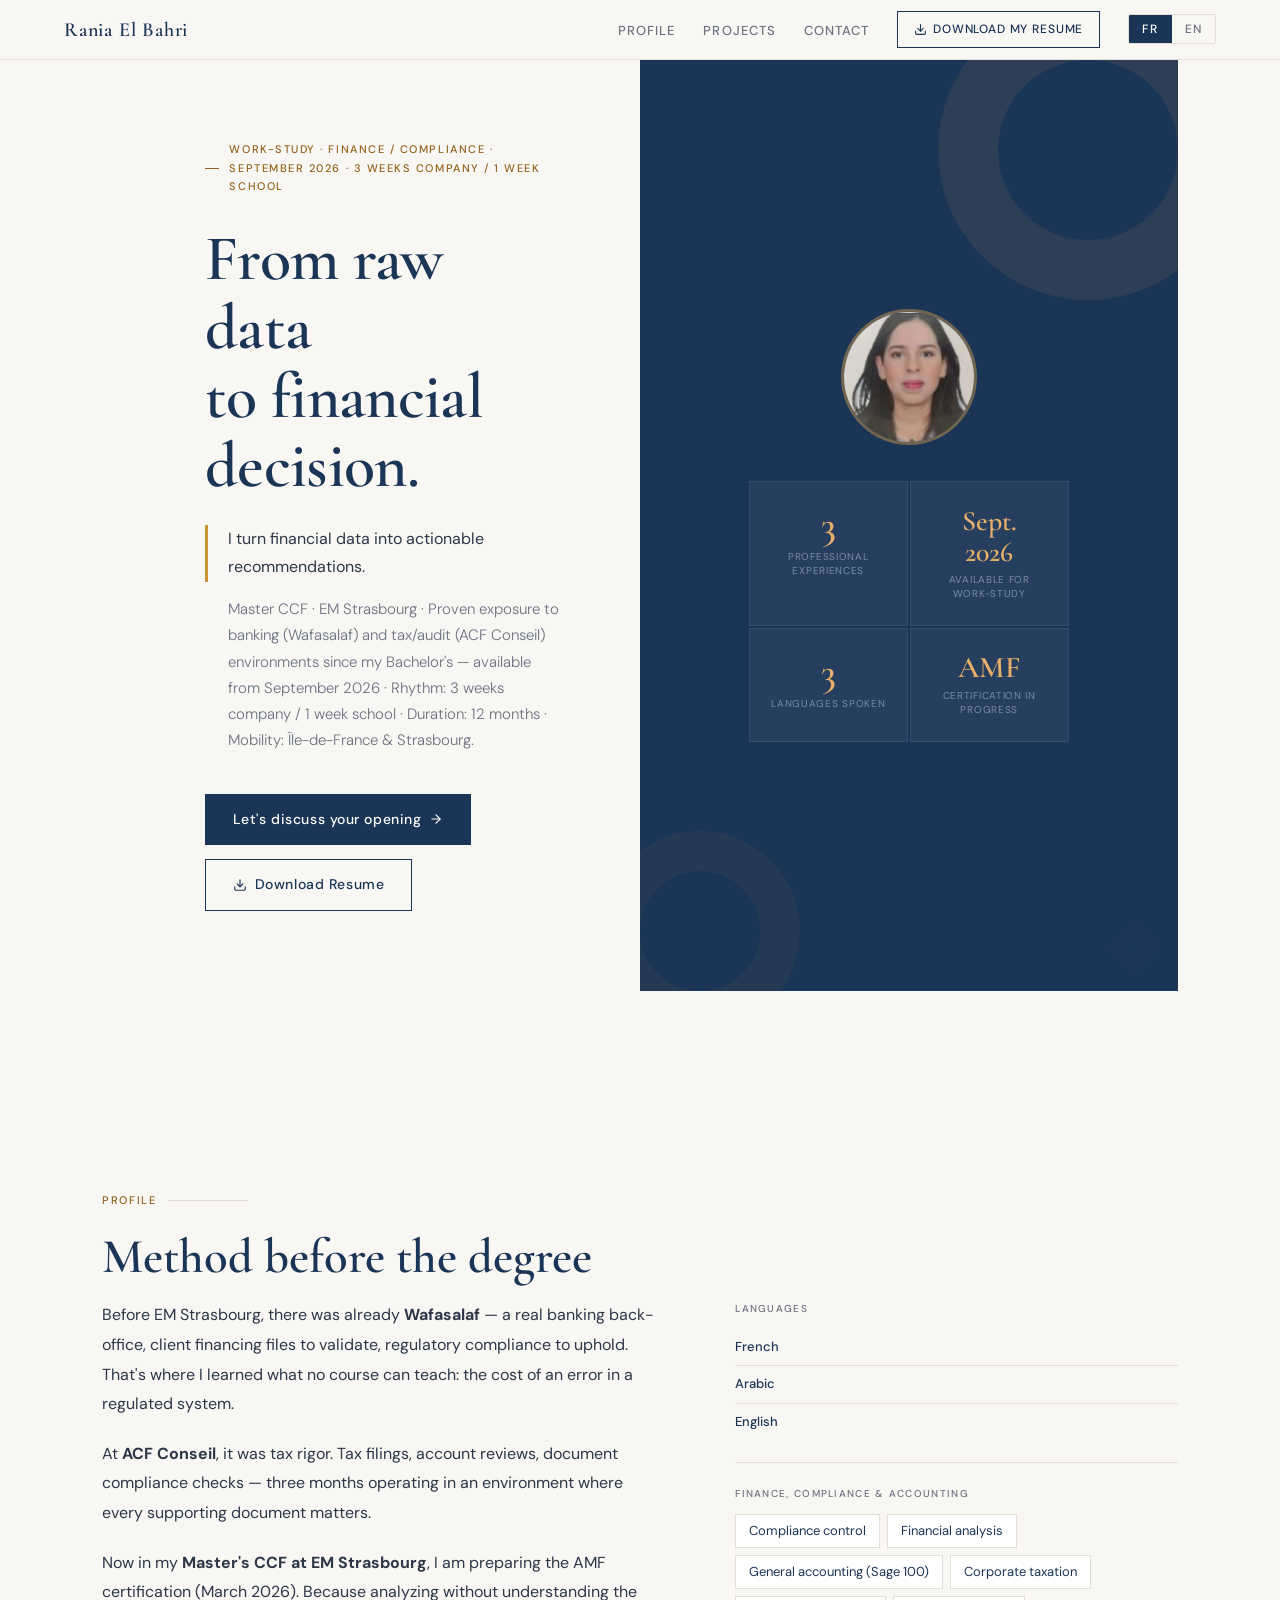
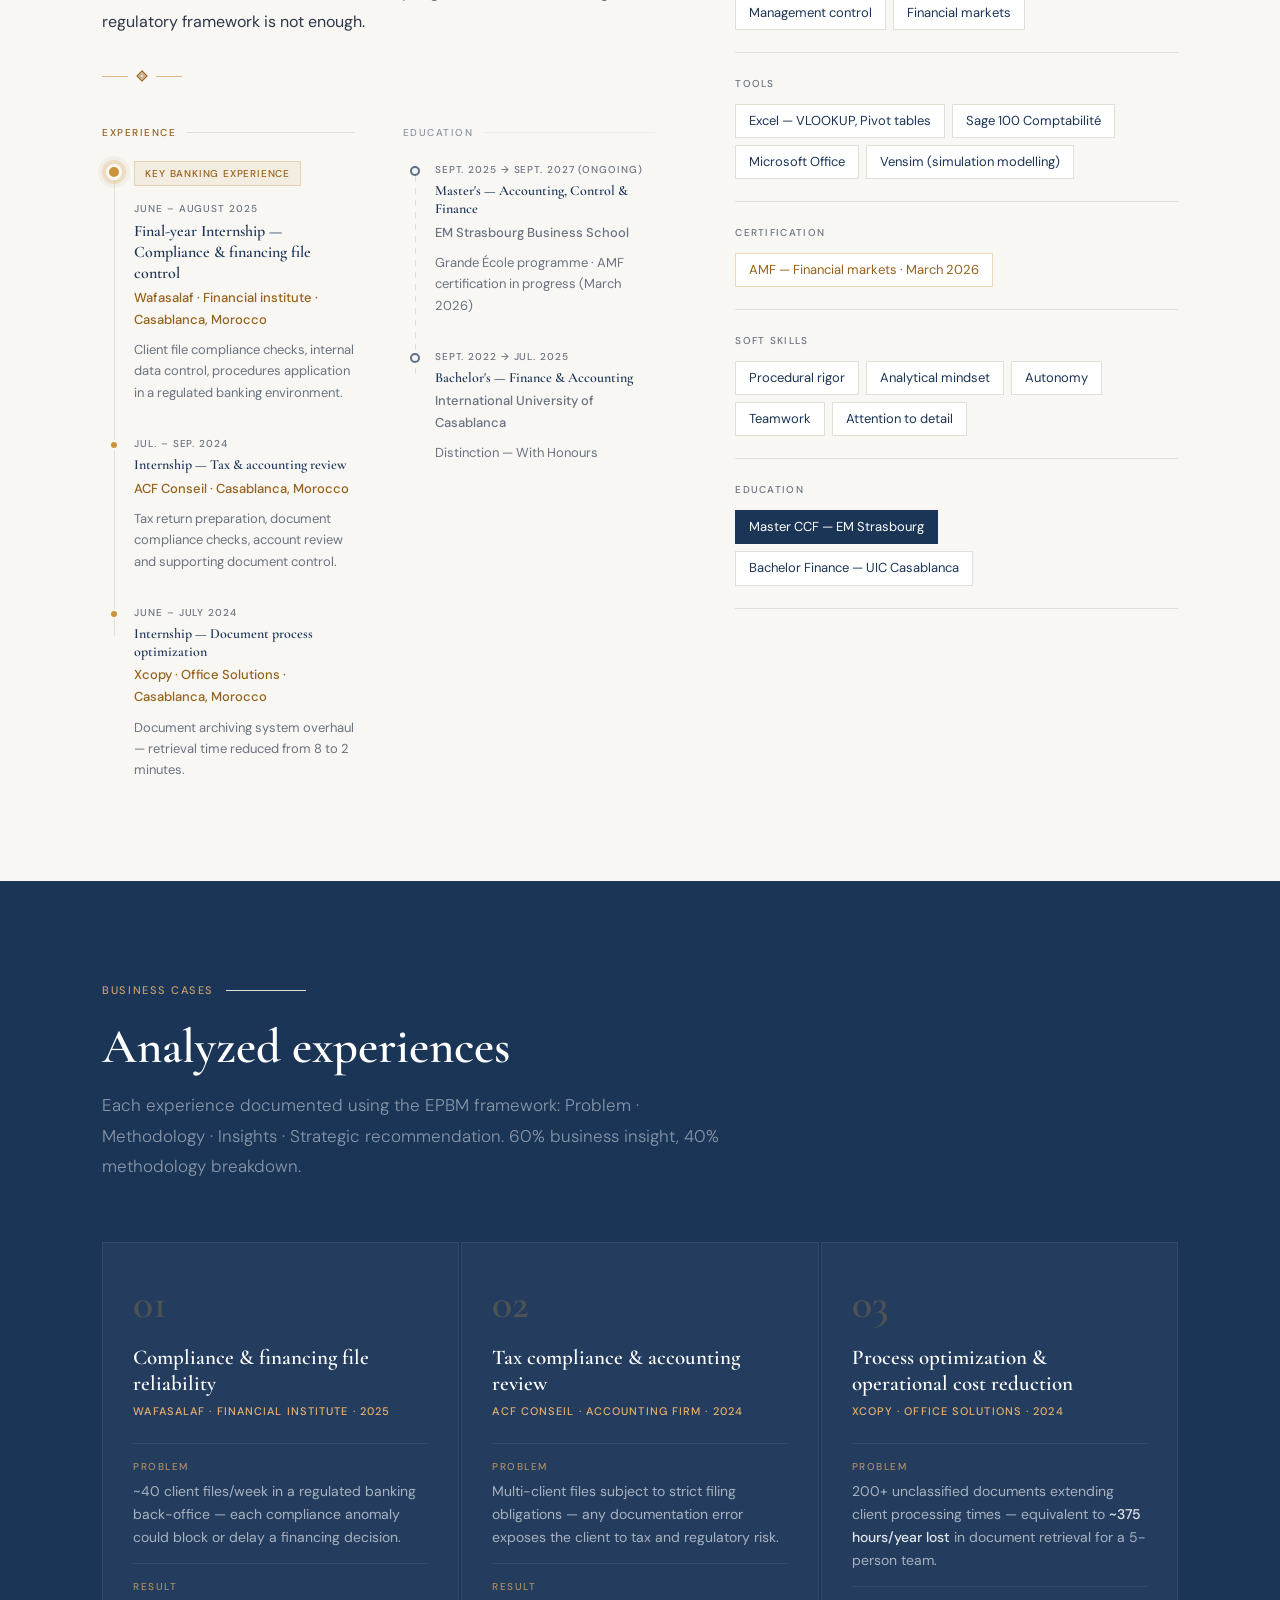
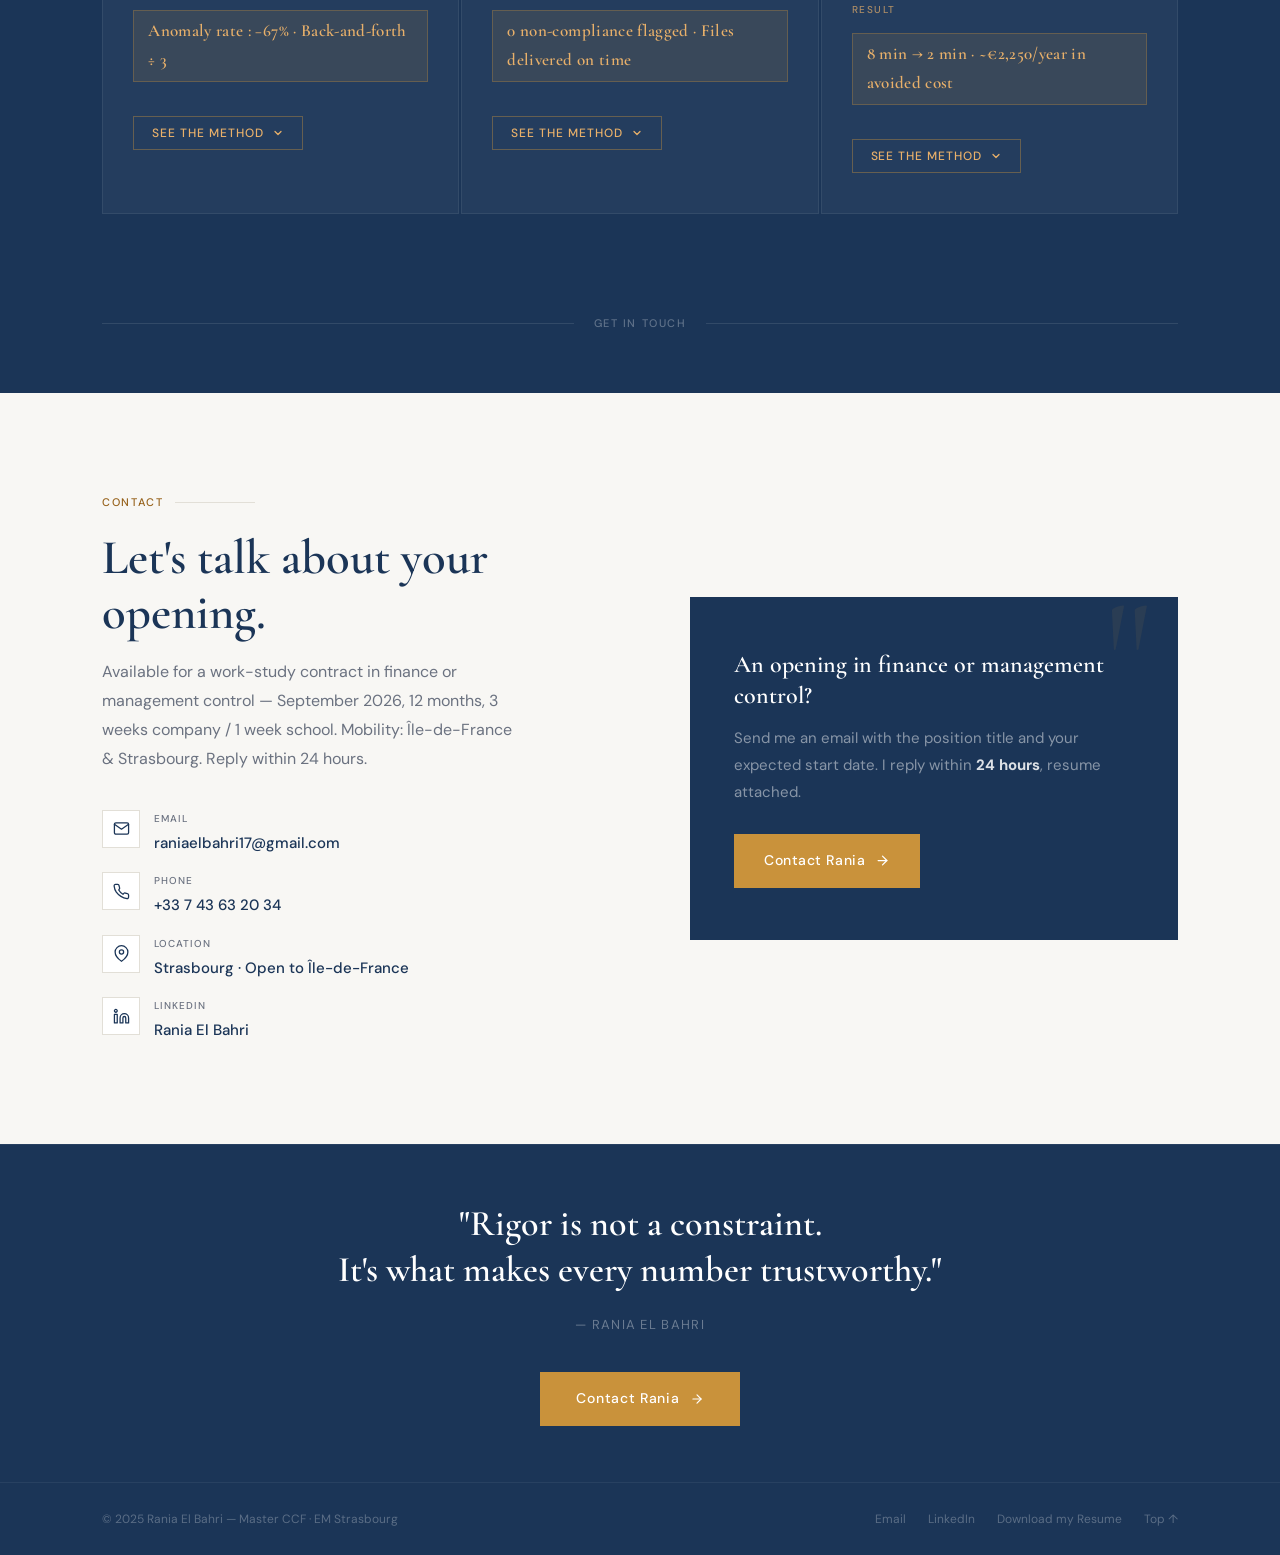
==== commit a072f3ae: "Update index.html" ====
--- a/index.html
+++ b/index.html
@@ -15,7 +15,7 @@
     document.documentElement.lang = lang;
     window.__initLang = lang;
   })();
-
+ 
   function toggleEpbm(btn) {
     var card   = btn.closest('.project-card');
     var drawer = card.querySelector('.epbm-drawer');
@@ -48,10 +48,10 @@
     --muted:     #6B7280;
     --border:    #E2DFD7;
   }
-
+ 
   *, *::before, *::after { box-sizing: border-box; margin: 0; padding: 0; }
   html { scroll-behavior: smooth; }
-
+ 
   body {
     font-family: 'DM Sans', sans-serif;
     background: var(--bg);
@@ -60,11 +60,11 @@
     line-height: 1.7;
     overflow-x: hidden;
   }
-
+ 
   [data-lang] { transition: opacity 0.25s; }
   body.lang-fr [data-lang="en"],
   body.lang-en [data-lang="fr"] { display: none !important; }
-
+ 
   .lang-switch {
     display: flex; align-items: center; gap: 0;
     border: 1px solid var(--border); border-radius: 2px; overflow: hidden; flex-shrink: 0;
@@ -77,7 +77,7 @@
   }
   .lang-btn.active { background: var(--navy); color: white; }
   .lang-btn:not(.active):hover { background: var(--border); color: var(--navy); }
-
+ 
   nav {
     position: fixed; top: 0; left: 0; right: 0; z-index: 100;
     background: rgba(248,247,244,0.95); backdrop-filter: blur(10px);
@@ -102,7 +102,7 @@
     transition: background 0.2s, color 0.2s !important; white-space: nowrap;
   }
   .nav-cv-btn:hover { background: var(--navy); color: white !important; }
-
+ 
   .hero {
     min-height: 100vh; display: grid; grid-template-columns: 1fr 1fr; padding-top: 60px;
   }
@@ -141,7 +141,7 @@
     border: 1px solid var(--navy); transition: background 0.2s, color 0.2s;
   }
   .btn-secondary:hover { background: var(--navy); color: white; }
-
+ 
   .hero-visual {
     background: var(--navy); display: flex; flex-direction: column; justify-content: center;
     align-items: center; padding: 80px 6vw; position: relative; overflow: hidden; gap: 36px;
@@ -170,7 +170,7 @@
   .stat-card:hover { background: rgba(255,255,255,0.09); }
   .stat-num { font-family: 'Cormorant Garamond', serif; font-size: 38px; font-weight: 600; color: var(--gold-light); line-height: 1; margin-bottom: 6px; }
   .stat-label { font-size: 10px; letter-spacing: 0.07em; text-transform: uppercase; color: rgba(255,255,255,0.4); line-height: 1.4; }
-
+ 
   section { padding: 100px 8vw; }
   .section-eyebrow {
     display: flex; align-items: center; gap: 12px; font-size: 11px; font-weight: 500;
@@ -184,12 +184,12 @@
   .section-intro { font-size: 17px; font-weight: 300; color: var(--muted); max-width: 580px; margin-bottom: 60px; line-height: 1.8; }
   .divider { width: 80px; height: 16px; margin: 32px 0; display: flex; align-items: center; gap: 8px; }
   .divider::before, .divider::after { content: ''; flex: 1; height: 1.5px; background: var(--gold); opacity: 0.6; }
-
+ 
   .about-grid { display: grid; grid-template-columns: 5fr 4fr; gap: 80px; align-items: start; }
   .about-narrative p { font-size: 16px; color: var(--text); line-height: 1.85; margin-bottom: 20px; }
   .quote-block { border-left: 3px solid var(--gold); padding: 18px 0 18px 24px; margin: 28px 0; background: rgba(201,146,59,0.04); }
   .quote-block p { font-family: 'Cormorant Garamond', serif; font-size: 20px; font-weight: 500; color: var(--navy); line-height: 1.45; margin-bottom: 0; }
-
+ 
   .dual-timeline { display: grid; grid-template-columns: 1fr 1fr; gap: 0 48px; margin-top: 40px; align-items: start; }
   .tl-edu .timeline-title { font-size: 14px; word-break: break-word; overflow-wrap: break-word; }
   .tl-col-label {
@@ -199,7 +199,7 @@
   .tl-col-label::after { content: ''; flex: 1; height: 1px; background: var(--border); }
   .tl-col-label.exp { color: var(--gold-accessible); }
   .tl-col-label.edu { color: var(--navy); opacity: 0.5; }
-
+ 
   .timeline { position: relative; padding-left: 32px; }
   .timeline-item { position: relative; padding-bottom: 32px; }
   .timeline-item::after {
@@ -228,16 +228,16 @@
   .tl-edu .timeline-item .timeline-org { color: var(--muted); }
   .timeline-desc { font-size: 13px; color: var(--muted); line-height: 1.65; }
   .timeline-item.featured .timeline-org { color: var(--gold-accessible); }
-
+ 
   .featured-badge {
     display: inline-block; margin-bottom: 6px; padding: 3px 10px;
     background: rgba(201,146,59,0.1); border: 1px solid rgba(201,146,59,0.3);
     font-size: 10px; font-weight: 500; letter-spacing: 0.08em; text-transform: uppercase;
     color: var(--gold-accessible); white-space: nowrap; max-width: 100%; overflow: hidden; text-overflow: ellipsis;
   }
-
+ 
   @media (max-width: 960px) { .dual-timeline { grid-template-columns: 1fr; gap: 40px; } }
-
+ 
   .skills-sidebar { position: sticky; top: 80px; display: flex; flex-direction: column; }
   .skills-group { padding: 22px 0; border-bottom: 1px solid var(--border); }
   .skills-group:first-child { padding-top: 0; }
@@ -260,7 +260,7 @@
   .lang-item:last-child { border-bottom: none; }
   .lang-name { font-size: 13px; color: var(--navy); font-weight: 500; }
   .lang-level { font-size: 12px; color: var(--gold-accessible); font-weight: 500; letter-spacing: 0.04em; }
-
+ 
   #projets { background: var(--navy); }
   #projets h2 { color: white; }
   #projets .section-intro { color: rgba(255,255,255,0.48); max-width: 640px; }
@@ -303,7 +303,7 @@
   .epbm-label { font-size: 10px; font-weight: 500; letter-spacing: 0.15em; text-transform: uppercase; color: var(--gold-light); margin-bottom: 5px; opacity: 0.7; }
   .epbm-text { font-size: 14px; color: rgba(255,255,255,0.6); line-height: 1.65; }
   .epbm-text strong { color: rgba(255,255,255,0.88); font-weight: 500; }
-
+ 
   .contact-inner { display: grid; grid-template-columns: 1fr 1fr; gap: 100px; align-items: center; }
   .contact-left h2 { margin-bottom: 18px; }
   .contact-left p { font-size: 16px; color: var(--muted); line-height: 1.8; margin-bottom: 36px; max-width: 420px; }
@@ -327,7 +327,7 @@
     transition: background 0.2s, transform 0.15s; position: relative; z-index: 1;
   }
   .cta-final:hover { background: #b0822f; transform: translateY(-1px); }
-
+ 
   footer {
     background: var(--navy); padding: 26px 8vw; display: flex; align-items: center;
     justify-content: space-between; border-top: 1px solid rgba(255,255,255,0.06);
@@ -336,9 +336,9 @@
   .footer-links { display: flex; gap: 22px; }
   .footer-links a { font-size: 12px; color: rgba(255,255,255,0.28); text-decoration: none; transition: color 0.2s; }
   .footer-links a:hover { color: var(--gold-light); }
-
+ 
   section[id], div[id="top"] { scroll-margin-top: 68px; }
-
+ 
   #back-to-top {
     position: fixed; bottom: 32px; right: 32px; z-index: 9999;
     width: 48px; height: 48px; background: var(--navy);
@@ -351,4 +351,730 @@
   #back-to-top.visible { opacity: 1; visibility: visible; }
   #back-to-top.on-dark { background: #F8F7F4; border-color: rgba(27,53,87,0.2); box-shadow: 0 4px 20px rgba(0,0,0,0.3); }
   #back-to-top.on-dark svg { stroke: #1B3557; }
-  #back-to-top:hover { background: var(-
+  #back-to-top:hover { background: var(--gold); border-color: rgba(255,255,255,0.25); }
+  #back-to-top:hover svg { stroke: white; }
+  #back-to-top.on-dark:hover { background: var(--gold); border-color: rgba(255,255,255,0.25); }
+  #back-to-top.on-dark:hover svg { stroke: white; }
+ 
+  @keyframes fadeUp { from { opacity: 0; transform: translateY(18px); } to { opacity: 1; transform: translateY(0); } }
+  .fade-up   { animation: fadeUp 0.7s ease both; }
+  .fade-up-2 { animation: fadeUp 0.7s 0.15s ease both; }
+  .fade-up-3 { animation: fadeUp 0.7s 0.30s ease both; }
+  .fade-up-4 { animation: fadeUp 0.7s 0.45s ease both; }
+ 
+  @media (max-width: 960px) {
+    .hero { grid-template-columns: 1fr; }
+    .hero-visual { min-height: 340px; padding: 60px 8vw; }
+    .about-grid { grid-template-columns: 1fr; gap: 48px; }
+    .skills-sidebar { position: static; }
+    .project-cards { grid-template-columns: 1fr; }
+    .contact-inner { grid-template-columns: 1fr; gap: 56px; }
+  }
+  @media (max-width: 640px) {
+    .nav-right li:not(:last-child):not(:nth-last-child(2)) { display: none; }
+    section { padding: 72px 5vw; }
+    .hero-content { padding: 56px 5vw; }
+    .contact-right { padding: 36px 24px; }
+  }
+</style>
+</head>
+<body class="lang-fr" onload="document.body.className='lang-'+(window.__initLang||'fr')">
+ 
+<nav>
+  <a href="#top" class="nav-logo">Rania El Bahri</a>
+  <ul class="nav-right">
+    <li><a href="#profil" data-lang="fr">Profil</a><a href="#profil" data-lang="en">Profile</a></li>
+    <li><a href="#projets" data-lang="fr">Projets</a><a href="#projets" data-lang="en">Projects</a></li>
+    <li><a href="#contact" data-lang="fr">Contact</a><a href="#contact" data-lang="en">Contact</a></li>
+    <li>
+      <a href="CV_Rania_El_Bahri_FR.pdf" download="CV_Rania_El_Bahri_FR.pdf" class="nav-cv-btn" data-lang="fr">
+        <svg aria-hidden="true" focusable="false" width="13" height="13" viewBox="0 0 24 24" fill="none" stroke="currentColor" stroke-width="2" stroke-linecap="round" stroke-linejoin="round"><path d="M21 15v4a2 2 0 0 1-2 2H5a2 2 0 0 1-2-2v-4"/><polyline points="7 10 12 15 17 10"/><line x1="12" y1="15" x2="12" y2="3"/></svg>
+        Télécharger mon CV
+      </a>
+      <a href="CV_Rania_El_Bahri_EN.pdf" download="CV_Rania_El_Bahri_EN.pdf" class="nav-cv-btn" data-lang="en">
+        <svg aria-hidden="true" focusable="false" width="13" height="13" viewBox="0 0 24 24" fill="none" stroke="currentColor" stroke-width="2" stroke-linecap="round" stroke-linejoin="round"><path d="M21 15v4a2 2 0 0 1-2 2H5a2 2 0 0 1-2-2v-4"/><polyline points="7 10 12 15 17 10"/><line x1="12" y1="15" x2="12" y2="3"/></svg>
+        Download my Resume
+      </a>
+    </li>
+    <li>
+      <div class="lang-switch">
+        <button class="lang-btn active" id="btn-fr" onclick="setLang('fr')">FR</button>
+        <button class="lang-btn" id="btn-en" onclick="setLang('en')">EN</button>
+      </div>
+    </li>
+  </ul>
+</nav>
+ 
+<!-- HERO -->
+<section class="hero" id="top">
+  <div class="hero-content">
+    <span class="hero-tag fade-up" data-lang="fr">Alternance Finance / Conformité · Septembre 2026 · 3 semaines entreprise / 1 semaine école</span>
+    <span class="hero-tag fade-up" data-lang="en">Work-study · Finance / Compliance · September 2026 · 3 weeks company / 1 week school</span>
+ 
+    <h1 class="fade-up-2">
+      <span data-lang="fr">De la donnée brute<br>à la décision financière.</span>
+      <span data-lang="en">From raw data<br>to financial decision.</span>
+    </h1>
+ 
+    <p class="hero-golden fade-up-3" data-lang="fr">Je transforme des données financières en recommandations actionnables.</p>
+    <p class="hero-sub fade-up-3" data-lang="fr">
+      Master CCF · EM Strasbourg · Exposée aux environnements bancaire (Wafasalaf) et fiscal (ACF Conseil) dès ma Licence — disponible dès septembre 2026 · Rythme : 3 sem. entreprise / 1 sem. école · Durée : 12 mois · Mobilité : Île-de-France &amp; Strasbourg.
+    </p>
+    <p class="hero-golden fade-up-3" data-lang="en">I turn financial data into actionable recommendations.</p>
+    <p class="hero-sub fade-up-3" data-lang="en">
+      Master CCF · EM Strasbourg · Proven exposure to banking (Wafasalaf) and tax/audit (ACF Conseil) environments since my Bachelor's — available from September 2026 · Rhythm: 3 weeks company / 1 week school · Duration: 12 months · Mobility: Île-de-France &amp; Strasbourg.
+    </p>
+ 
+    <div class="cta-group fade-up-4">
+      <a href="#contact" class="btn-primary">
+        <span data-lang="fr">Discutons alternance</span>
+        <span data-lang="en">Let's discuss your opening</span>
+        <svg aria-hidden="true" focusable="false" width="14" height="14" viewBox="0 0 24 24" fill="none" stroke="currentColor" stroke-width="2" stroke-linecap="round" stroke-linejoin="round"><line x1="5" y1="12" x2="19" y2="12"/><polyline points="12 5 19 12 12 19"/></svg>
+      </a>
+      <a href="CV_Rania_El_Bahri_FR.pdf" download="CV_Rania_El_Bahri_FR.pdf" class="btn-secondary" data-lang="fr">
+        <svg aria-hidden="true" focusable="false" width="14" height="14" viewBox="0 0 24 24" fill="none" stroke="currentColor" stroke-width="2" stroke-linecap="round" stroke-linejoin="round"><path d="M21 15v4a2 2 0 0 1-2 2H5a2 2 0 0 1-2-2v-4"/><polyline points="7 10 12 15 17 10"/><line x1="12" y1="15" x2="12" y2="3"/></svg>
+        Télécharger mon CV
+      </a>
+      <a href="CV_Rania_El_Bahri_EN.pdf" download="CV_Rania_El_Bahri_EN.pdf" class="btn-secondary" data-lang="en">
+        <svg aria-hidden="true" focusable="false" width="14" height="14" viewBox="0 0 24 24" fill="none" stroke="currentColor" stroke-width="2" stroke-linecap="round" stroke-linejoin="round"><path d="M21 15v4a2 2 0 0 1-2 2H5a2 2 0 0 1-2-2v-4"/><polyline points="7 10 12 15 17 10"/><line x1="12" y1="15" x2="12" y2="3"/></svg>
+        Download Resume
+      </a>
+    </div>
+  </div>
+ 
+  <div class="hero-visual">
+    <svg class="diamond-pattern" width="56" height="56" viewBox="0 0 120 120" fill="none" xmlns="http://www.w3.org/2000/svg" aria-hidden="true" focusable="false">
+      <polygon points="60,8 112,60 60,112 8,60" stroke="#C9923B" stroke-width="1.2" fill="none"/>
+      <polygon points="60,24 96,60 60,96 24,60" stroke="#C9923B" stroke-width="0.8" fill="none"/>
+      <polygon points="60,40 80,60 60,80 40,60" stroke="#C9923B" stroke-width="0.6" fill="none"/>
+      <circle cx="60" cy="8" r="2" fill="#C9923B"/>
+      <circle cx="112" cy="60" r="2" fill="#C9923B"/>
+      <circle cx="60" cy="112" r="2" fill="#C9923B"/>
+      <circle cx="8" cy="60" r="2" fill="#C9923B"/>
+      <line x1="60" y1="8" x2="60" y2="24" stroke="#C9923B" stroke-width="0.6"/>
+      <line x1="112" y1="60" x2="96" y2="60" stroke="#C9923B" stroke-width="0.6"/>
+      <line x1="60" y1="112" x2="60" y2="96" stroke="#C9923B" stroke-width="0.6"/>
+      <line x1="8" y1="60" x2="24" y2="60" stroke="#C9923B" stroke-width="0.6"/>
+    </svg>
+ 
+    <div class="photo-wrap">
+      <div class="photo-frame">
+        <img src="photo.jpg" alt="Rania El Bahri — Étudiante Master CCF EM Strasbourg" style="width:100%;height:100%;object-fit:cover;object-position:center top;" loading="eager"/>
+      </div>
+    </div>
+ 
+    <div class="stats-grid">
+      <div class="stat-card">
+        <div class="stat-num">3</div>
+        <div class="stat-label" data-lang="fr">Expériences professionnelles</div>
+        <div class="stat-label" data-lang="en">Professional experiences</div>
+      </div>
+      <div class="stat-card">
+        <div class="stat-num" style="font-size:28px; line-height:1.1;">Sept.<br>2026</div>
+        <div class="stat-label" data-lang="fr">Disponible en alternance</div>
+        <div class="stat-label" data-lang="en">Available for work-study</div>
+      </div>
+      <div class="stat-card">
+        <div class="stat-num" id="lang-count">3</div>
+        <div class="stat-label" data-lang="fr">Langues maîtrisées</div>
+        <div class="stat-label" data-lang="en">Languages spoken</div>
+      </div>
+      <div class="stat-card">
+        <div class="stat-num" style="font-size:30px;">AMF</div>
+        <div class="stat-label" data-lang="fr">Certification en cours</div>
+        <div class="stat-label" data-lang="en">Certification in progress</div>
+      </div>
+    </div>
+  </div>
+</section>
+ 
+<!-- PROFIL -->
+<section id="profil">
+  <div class="section-eyebrow">
+    <span data-lang="fr">Profil</span>
+    <span data-lang="en">Profile</span>
+  </div>
+  <h2>
+    <span data-lang="fr">Une méthode avant le diplôme</span>
+    <span data-lang="en">Method before the degree</span>
+  </h2>
+ 
+  <div class="about-grid">
+    <div class="about-narrative">
+      <!-- FR -->
+      <p data-lang="fr">
+        Avant l'EM Strasbourg, il y avait déjà <strong>Wafasalaf</strong> — un back-office bancaire réel, des dossiers de financement à fiabiliser, une conformité réglementaire à respecter. J'ai appris là-bas ce qu'aucun cours ne peut enseigner : le coût d'une erreur dans un système réglementé.
+      </p>
+      <p data-lang="fr">
+        Chez <strong>ACF Conseil</strong>, c'est la rigueur fiscale. Déclarations fiscales, révision des comptes, vérification de la conformité documentaire — trois mois à opérer dans un environnement où chaque pièce justificative compte.
+      </p>
+      <p data-lang="fr">
+        Aujourd'hui en <strong>Master CCF à l'EM Strasbourg</strong>, je prépare la certification AMF (mars 2026). Parce qu'analyser sans comprendre le cadre réglementaire, ça ne suffit pas.
+      </p>
+      <!-- EN -->
+      <p data-lang="en">
+        Before EM Strasbourg, there was already <strong>Wafasalaf</strong> — a real banking back-office, client financing files to validate, regulatory compliance to uphold. That's where I learned what no course can teach: the cost of an error in a regulated system.
+      </p>
+      <p data-lang="en">
+        At <strong>ACF Conseil</strong>, it was tax rigor. Tax filings, account reviews, document compliance checks — three months operating in an environment where every supporting document matters.
+      </p>
+      <p data-lang="en">
+        Now in my <strong>Master's CCF at EM Strasbourg</strong>, I am preparing the AMF certification (March 2026). Because analyzing without understanding the regulatory framework is not enough.
+      </p>
+ 
+      <div class="divider">
+        <svg width="12" height="12" viewBox="0 0 12 12" fill="none" aria-hidden="true" focusable="false">
+          <polygon points="6,1 11,6 6,11 1,6" stroke="#96611A" stroke-width="1.2" fill="rgba(150,97,26,0.15)"/>
+          <polygon points="6,3.5 8.5,6 6,8.5 3.5,6" stroke="#96611A" stroke-width="0.7" fill="none"/>
+        </svg>
+      </div>
+ 
+      <div class="dual-timeline">
+        <!-- LEFT: Expériences -->
+        <div>
+          <div class="tl-col-label exp" data-lang="fr">Expériences</div>
+          <div class="tl-col-label exp" data-lang="en">Experience</div>
+          <div class="timeline tl-exp">
+ 
+            <!-- Wafasalaf — featured -->
+            <div class="timeline-item featured">
+              <span class="featured-badge" data-lang="fr">Expérience bancaire clé</span>
+              <span class="featured-badge" data-lang="en">Key banking experience</span>
+              <div class="timeline-date" data-lang="fr">Juin – Août 2025</div>
+              <div class="timeline-date" data-lang="en">June – August 2025</div>
+              <div class="timeline-title" data-lang="fr">Stage PFE — Conformité & contrôle des dossiers de financement</div>
+              <div class="timeline-title" data-lang="en">Final-year Internship — Compliance & financing file control</div>
+              <div class="timeline-org" data-lang="fr">Wafasalaf · Institut financier · Casablanca, Maroc</div>
+              <div class="timeline-org" data-lang="en">Wafasalaf · Financial institute · Casablanca, Morocco</div>
+              <div class="timeline-desc" data-lang="fr">Vérification de la conformité des dossiers clients, contrôle interne des données, application des procédures dans un environnement bancaire réglementé.</div>
+              <div class="timeline-desc" data-lang="en">Client file compliance checks, internal data control, procedures application in a regulated banking environment.</div>
+            </div>
+ 
+            <!-- ACF Conseil -->
+            <div class="timeline-item">
+              <div class="timeline-date" data-lang="fr">Juil. – Sept. 2024</div>
+              <div class="timeline-date" data-lang="en">Jul. – Sep. 2024</div>
+              <div class="timeline-title" data-lang="fr">Stage — Fiscalité & révision comptable</div>
+              <div class="timeline-title" data-lang="en">Internship — Tax & accounting review</div>
+              <div class="timeline-org" data-lang="fr">ACF Conseil · Casablanca, Maroc</div>
+              <div class="timeline-org" data-lang="en">ACF Conseil · Casablanca, Morocco</div>
+              <div class="timeline-desc" data-lang="fr">Préparation de déclarations fiscales, vérification de la conformité documentaire, révision des comptes et contrôle des pièces justificatives.</div>
+              <div class="timeline-desc" data-lang="en">Tax return preparation, document compliance checks, account review and supporting document control.</div>
+            </div>
+ 
+            <!-- Xcopy -->
+            <div class="timeline-item" style="padding-bottom:0">
+              <div class="timeline-date" data-lang="fr">Juin – Juil. 2024</div>
+              <div class="timeline-date" data-lang="en">June – July 2024</div>
+              <div class="timeline-title" data-lang="fr">Stage — Optimisation des processus documentaires</div>
+              <div class="timeline-title" data-lang="en">Internship — Document process optimization</div>
+              <div class="timeline-org" data-lang="fr">Xcopy · Solutions bureautiques · Casablanca, Maroc</div>
+              <div class="timeline-org" data-lang="en">Xcopy · Office Solutions · Casablanca, Morocco</div>
+              <div class="timeline-desc" data-lang="fr">Refonte du système d'archivage documentaire — délai de recherche réduit de 8 à 2 minutes.</div>
+              <div class="timeline-desc" data-lang="en">Document archiving system overhaul — retrieval time reduced from 8 to 2 minutes.</div>
+            </div>
+          </div>
+        </div>
+ 
+        <!-- RIGHT: Formation -->
+        <div>
+          <div class="tl-col-label edu" data-lang="fr">Formation</div>
+          <div class="tl-col-label edu" data-lang="en">Education</div>
+          <div class="timeline tl-edu">
+            <div class="timeline-item">
+              <div class="timeline-date" data-lang="fr">Sept. 2025 → Sept. 2027 (en cours)</div>
+              <div class="timeline-date" data-lang="en">Sept. 2025 → Sept. 2027 (ongoing)</div>
+              <div class="timeline-title" data-lang="fr">Master Comptabilité – Contrôle – Finance</div>
+              <div class="timeline-title" data-lang="en">Master's — Accounting, Control & Finance</div>
+              <div class="timeline-org" data-lang="fr">EM Strasbourg Business School</div>
+              <div class="timeline-org" data-lang="en">EM Strasbourg Business School</div>
+              <div class="timeline-desc" data-lang="fr">Programme Grande École · Certification AMF en cours (mars 2026)</div>
+              <div class="timeline-desc" data-lang="en">Grande École programme · AMF certification in progress (March 2026)</div>
+            </div>
+            <div class="timeline-item" style="padding-bottom:0">
+              <div class="timeline-date" data-lang="fr">Sept. 2022 → Juil. 2025</div>
+              <div class="timeline-date" data-lang="en">Sept. 2022 → Jul. 2025</div>
+              <div class="timeline-title" data-lang="fr">Licence Management — Finance & Comptabilité</div>
+              <div class="timeline-title" data-lang="en">Bachelor's — Finance & Accounting</div>
+              <div class="timeline-org" data-lang="fr">Université internationale de Casablanca</div>
+              <div class="timeline-org" data-lang="en">International University of Casablanca</div>
+              <div class="timeline-desc" data-lang="fr">Mention Très Bien</div>
+              <div class="timeline-desc" data-lang="en">Distinction — With Honours</div>
+            </div>
+          </div>
+        </div>
+      </div>
+    </div>
+ 
+    <!-- Sidebar -->
+    <div class="skills-sidebar">
+      <div class="skills-group">
+        <div class="skills-group-label" data-lang="fr">Langues</div>
+        <div class="skills-group-label" data-lang="en">Languages</div>
+        <div class="lang-item">
+          <span class="lang-name" lang="fr" data-lang="fr">Français</span>
+          <span class="lang-name" lang="en" data-lang="en">French</span>
+        </div>
+        <div class="lang-item">
+          <span class="lang-name" lang="fr" data-lang="fr">Arabe</span>
+          <span class="lang-name" lang="en" data-lang="en">Arabic</span>
+        </div>
+        <div class="lang-item">
+          <span class="lang-name" lang="fr" data-lang="fr">Anglais</span>
+          <span class="lang-name" lang="en" data-lang="en">English</span>
+        </div>
+ 
+      </div>
+ 
+      <div class="skills-group">
+        <div class="skills-group-label" data-lang="fr">Finance, Conformité & Comptabilité</div>
+        <div class="skills-group-label" data-lang="en">Finance, Compliance & Accounting</div>
+        <div class="skill-tags">
+          <span class="skill-tag" data-lang="fr">Contrôle de conformité</span>
+          <span class="skill-tag" data-lang="en">Compliance control</span>
+          <span class="skill-tag" data-lang="fr">Analyse financière</span>
+          <span class="skill-tag" data-lang="en">Financial analysis</span>
+          <span class="skill-tag" data-lang="fr">Comptabilité générale (Sage 100)</span>
+          <span class="skill-tag" data-lang="en">General accounting (Sage 100)</span>
+          <span class="skill-tag" data-lang="fr">Fiscalité des entreprises</span>
+          <span class="skill-tag" data-lang="en">Corporate taxation</span>
+          <span class="skill-tag" data-lang="fr">Contrôle de gestion</span>
+          <span class="skill-tag" data-lang="en">Management control</span>
+          <span class="skill-tag" data-lang="fr">Marchés financiers</span>
+          <span class="skill-tag" data-lang="en">Financial markets</span>
+        </div>
+      </div>
+ 
+      <div class="skills-group">
+        <div class="skills-group-label" data-lang="fr">Outils</div>
+        <div class="skills-group-label" data-lang="en">Tools</div>
+        <div class="skill-tags">
+          <span class="skill-tag">Excel — <span data-lang="fr">Recherche V, TCD</span><span data-lang="en">VLOOKUP, Pivot tables</span></span>
+          <span class="skill-tag">Sage 100 Comptabilité</span>
+          <span class="skill-tag" data-lang="fr">Pack Office</span>
+          <span class="skill-tag" data-lang="en">Microsoft Office</span>
+          
+          <span class="skill-tag">Vensim <span data-lang="fr">(modélisation)</span><span data-lang="en">(simulation modelling)</span></span>
+        </div>
+      </div>
+ 
+      <div class="skills-group">
+        <div class="skills-group-label" data-lang="fr">Certification</div>
+        <div class="skills-group-label" data-lang="en">Certification</div>
+        <div class="skill-tags">
+          <span class="skill-tag gold">
+            <span data-lang="fr">AMF — Marchés financiers · mars 2026</span>
+            <span data-lang="en">AMF — Financial markets · March 2026</span>
+          </span>
+        </div>
+      </div>
+ 
+      <div class="skills-group">
+        <div class="skills-group-label" data-lang="fr">Savoir-être</div>
+        <div class="skills-group-label" data-lang="en">Soft skills</div>
+        <div class="skill-tags">
+          <span class="skill-tag" data-lang="fr">Rigueur procédurale</span>
+          <span class="skill-tag" data-lang="en">Procedural rigor</span>
+          <span class="skill-tag" data-lang="fr">Esprit d'analyse</span>
+          <span class="skill-tag" data-lang="en">Analytical mindset</span>
+          <span class="skill-tag" data-lang="fr">Autonomie</span>
+          <span class="skill-tag" data-lang="en">Autonomy</span>
+          <span class="skill-tag" data-lang="fr">Travail en équipe</span>
+          <span class="skill-tag" data-lang="en">Teamwork</span>
+          <span class="skill-tag" data-lang="fr">Sens du détail</span>
+          <span class="skill-tag" data-lang="en">Attention to detail</span>
+        </div>
+      </div>
+ 
+      <div class="skills-group">
+        <div class="skills-group-label" data-lang="fr">Formation</div>
+        <div class="skills-group-label" data-lang="en">Education</div>
+        <div class="skill-tags">
+          <span class="skill-tag highlight">Master CCF — EM Strasbourg</span>
+          <span class="skill-tag" data-lang="fr">Licence Finance — UIC Casablanca</span>
+          <span class="skill-tag" data-lang="en">Bachelor Finance — UIC Casablanca</span>
+        </div>
+      </div>
+    </div>
+  </div>
+</section>
+ 
+<!-- PROJETS -->
+<section id="projets">
+  <div class="section-eyebrow" style="color:rgba(232,176,106,0.85)">
+    <span data-lang="fr">Projets business</span>
+    <span data-lang="en">Business cases</span>
+  </div>
+  <h2>
+    <span data-lang="fr">Expériences analysées</span>
+    <span data-lang="en">Analyzed experiences</span>
+  </h2>
+  <p class="section-intro" data-lang="fr">
+    Chaque expérience documentée selon le format EPBM : Problème · Méthodologie · Insights · Recommandation stratégique. 60 % insight business, 40 % explication des méthodes.
+  </p>
+  <p class="section-intro" data-lang="en">
+    Each experience documented using the EPBM framework: Problem · Methodology · Insights · Strategic recommendation. 60% business insight, 40% methodology breakdown.
+  </p>
+ 
+  <div class="project-cards">
+ 
+    <!-- PROJECT 01 — Wafasalaf -->
+    <div class="project-card">
+      <div class="project-num">01</div>
+      <div class="project-title" data-lang="fr">Conformité & fiabilisation des dossiers de financement</div>
+      <div class="project-title" data-lang="en">Compliance & financing file reliability</div>
+      <div class="project-org" data-lang="fr">Wafasalaf · Institut financier · 2025</div>
+      <div class="project-org" data-lang="en">Wafasalaf · Financial institute · 2025</div>
+ 
+      <div class="epbm-summary">
+        <div class="epbm-item" style="border-top:1px solid rgba(255,255,255,0.07); padding-top:14px;">
+          <div class="epbm-label" data-lang="fr">Problème</div>
+          <div class="epbm-label" data-lang="en">Problem</div>
+          <div class="epbm-text" data-lang="fr">Suivi de ~40 dossiers clients/semaine en back-office bancaire réglementé — chaque anomalie de conformité pouvait bloquer ou retarder une décision de financement.</div>
+          <div class="epbm-text" data-lang="en">~40 client files/week in a regulated banking back-office — each compliance anomaly could block or delay a financing decision.</div>
+        </div>
+        <div class="epbm-item">
+          <div class="epbm-label" data-lang="fr">Résultat</div>
+          <div class="epbm-label" data-lang="en">Result</div>
+          <div class="kpi-badge" data-lang="fr">Taux d'anomalies : −67 % · Allers-retours ÷ 3</div>
+          <div class="kpi-badge" data-lang="en">Anomaly rate : −67% · Back-and-forth ÷ 3</div>
+        </div>
+      </div>
+ 
+      <button class="epbm-toggle" onclick="toggleEpbm(this)" aria-expanded="false">
+        <span class="lbl-open" data-lang="fr">Voir la méthode</span>
+        <span class="lbl-close" data-lang="fr">Masquer la méthode</span>
+        <span class="lbl-open" data-lang="en">See the method</span>
+        <span class="lbl-close" data-lang="en">Hide the method</span>
+        <svg width="12" height="12" viewBox="0 0 24 24" fill="none" stroke="currentColor" stroke-width="2.5" stroke-linecap="round" stroke-linejoin="round" aria-hidden="true" focusable="false"><polyline points="6 9 12 15 18 9"/></svg>
+      </button>
+ 
+      <div class="epbm-drawer">
+        <div class="epbm-item">
+          <div class="epbm-label" data-lang="fr">Méthodologie</div>
+          <div class="epbm-label" data-lang="en">Methodology</div>
+          <div class="epbm-text" data-lang="fr">Mise en place d'une grille de contrôle sur <strong>3 points</strong> : cohérence des données client, complétude des pièces justificatives, conformité réglementaire — appliquée avant toute transmission aux équipes commerciales.</div>
+          <div class="epbm-text" data-lang="en">Implemented a 3-checkpoint control grid: client data consistency, document completeness, regulatory compliance — applied before every handover to commercial teams.</div>
+        </div>
+        <div class="epbm-item">
+          <div class="epbm-label">Insight</div>
+          <div class="epbm-text" data-lang="fr">La standardisation du contrôle en amont réduit le taux d'anomalies de <strong>~15 % à ~5 %</strong> et divise par 3 les allers-retours — chaque aller-retour évité = une décision de financement accélérée.</div>
+          <div class="epbm-text" data-lang="en">Upstream standardization reduced the anomaly rate from <strong>~15% to ~5%</strong>, cutting back-and-forth by 3× — each avoided exchange means a faster financing decision.</div>
+        </div>
+        <div class="epbm-item">
+          <div class="epbm-label" data-lang="fr">Recommandation</div>
+          <div class="epbm-label" data-lang="en">Recommendation</div>
+          <div class="epbm-text" data-lang="fr">Déployer la grille sur l'ensemble du back-office et viser <strong>un taux d'anomalies &lt; 3 %</strong> — réduisant le délai moyen de traitement d'une journée et sécurisant la conformité réglementaire.</div>
+          <div class="epbm-text" data-lang="en">Deploy the grid across the full back-office, targeting <strong>an anomaly rate below 3%</strong> — cutting average processing time by one day and strengthening regulatory compliance.</div>
+        </div>
+      </div>
+    </div>
+ 
+    <!-- PROJECT 02 — ACF Conseil -->
+    <div class="project-card">
+      <div class="project-num">02</div>
+      <div class="project-title" data-lang="fr">Conformité fiscale & révision comptable</div>
+      <div class="project-title" data-lang="en">Tax compliance & accounting review</div>
+      <div class="project-org" data-lang="fr">ACF Conseil · Cabinet comptable · 2024</div>
+      <div class="project-org" data-lang="en">ACF Conseil · Accounting firm · 2024</div>
+ 
+      <div class="epbm-summary">
+        <div class="epbm-item" style="border-top:1px solid rgba(255,255,255,0.07); padding-top:14px;">
+          <div class="epbm-label" data-lang="fr">Problème</div>
+          <div class="epbm-label" data-lang="en">Problem</div>
+          <div class="epbm-text" data-lang="fr">Traitement de dossiers multi-clients soumis à des obligations déclaratives strictes — moindre erreur documentaire expose le client à un risque fiscal et réglementaire.</div>
+          <div class="epbm-text" data-lang="en">Multi-client files subject to strict filing obligations — any documentation error exposes the client to tax and regulatory risk.</div>
+        </div>
+        <div class="epbm-item">
+          <div class="epbm-label" data-lang="fr">Résultat</div>
+          <div class="epbm-label" data-lang="en">Result</div>
+          <div class="kpi-badge" data-lang="fr">0 non-conformité détectée · Dossiers livrés dans les délais</div>
+          <div class="kpi-badge" data-lang="en">0 non-compliance flagged · Files delivered on time</div>
+        </div>
+      </div>
+ 
+      <button class="epbm-toggle" onclick="toggleEpbm(this)" aria-expanded="false">
+        <span class="lbl-open" data-lang="fr">Voir la méthode</span>
+        <span class="lbl-close" data-lang="fr">Masquer la méthode</span>
+        <span class="lbl-open" data-lang="en">See the method</span>
+        <span class="lbl-close" data-lang="en">Hide the method</span>
+        <svg width="12" height="12" viewBox="0 0 24 24" fill="none" stroke="currentColor" stroke-width="2.5" stroke-linecap="round" stroke-linejoin="round" aria-hidden="true" focusable="false"><polyline points="6 9 12 15 18 9"/></svg>
+      </button>
+ 
+      <div class="epbm-drawer">
+        <div class="epbm-item">
+          <div class="epbm-label" data-lang="fr">Méthodologie</div>
+          <div class="epbm-label" data-lang="en">Methodology</div>
+          <div class="epbm-text" data-lang="fr">Vérification systématique de la <strong>conformité documentaire</strong> avant soumission des déclarations fiscales : rapprochement pièces justificatives / écriture comptable, détection des incohérences.</div>
+          <div class="epbm-text" data-lang="en">Systematic <strong>document compliance check</strong> before tax filing: matching supporting documents to accounting entries, discrepancy detection.</div>
+        </div>
+        <div class="epbm-item">
+          <div class="epbm-label">Insight</div>
+          <div class="epbm-text" data-lang="fr">Un contrôle documentaire rigoureux en amont du dépôt réduit le risque de redressement fiscal — la rigueur procédurale est un levier de protection directe pour le client.</div>
+          <div class="epbm-text" data-lang="en">Rigorous pre-filing document control reduces tax audit risk — procedural rigor is a direct client protection lever.</div>
+        </div>
+        <div class="epbm-item">
+          <div class="epbm-label" data-lang="fr">Recommandation</div>
+          <div class="epbm-label" data-lang="en">Recommendation</div>
+          <div class="epbm-text" data-lang="fr">Formaliser une checklist de conformité documentaire par type de déclaration — réduisant le temps de révision et standardisant le niveau de contrôle entre collaborateurs.</div>
+          <div class="epbm-text" data-lang="en">Formalize a document compliance checklist per filing type — reducing review time and standardizing the control level across team members.</div>
+        </div>
+      </div>
+    </div>
+ 
+    <!-- PROJECT 03 — Xcopy -->
+    <div class="project-card">
+      <div class="project-num">03</div>
+      <div class="project-title" data-lang="fr">Optimisation des processus & réduction des coûts opérationnels</div>
+      <div class="project-title" data-lang="en">Process optimization & operational cost reduction</div>
+      <div class="project-org" data-lang="fr">Xcopy · Solutions bureautiques · 2024</div>
+      <div class="project-org" data-lang="en">Xcopy · Office Solutions · 2024</div>
+ 
+      <div class="epbm-summary">
+        <div class="epbm-item" style="border-top:1px solid rgba(255,255,255,0.07); padding-top:14px;">
+          <div class="epbm-label" data-lang="fr">Problème</div>
+          <div class="epbm-label" data-lang="en">Problem</div>
+          <div class="epbm-text" data-lang="fr">+200 documents non classés, allongeant les délais de traitement client — équivalent à <strong>~375 heures/an perdues</strong> en recherche documentaire pour une équipe de 5 personnes.</div>
+          <div class="epbm-text" data-lang="en">200+ unclassified documents extending client processing times — equivalent to <strong>~375 hours/year lost</strong> in document retrieval for a 5-person team.</div>
+        </div>
+        <div class="epbm-item">
+          <div class="epbm-label" data-lang="fr">Résultat</div>
+          <div class="epbm-label" data-lang="en">Result</div>
+          <div class="kpi-badge" data-lang="fr">8 min → 2 min · ~2 250 €/an de coût évité</div>
+          <div class="kpi-badge" data-lang="en">8 min → 2 min · ~€2,250/year in avoided cost</div>
+        </div>
+      </div>
+ 
+      <button class="epbm-toggle" onclick="toggleEpbm(this)" aria-expanded="false">
+        <span class="lbl-open" data-lang="fr">Voir la méthode</span>
+        <span class="lbl-close" data-lang="fr">Masquer la méthode</span>
+        <span class="lbl-open" data-lang="en">See the method</span>
+        <span class="lbl-close" data-lang="en">Hide the method</span>
+        <svg width="12" height="12" viewBox="0 0 24 24" fill="none" stroke="currentColor" stroke-width="2.5" stroke-linecap="round" stroke-linejoin="round" aria-hidden="true" focusable="false"><polyline points="6 9 12 15 18 9"/></svg>
+      </button>
+ 
+      <div class="epbm-drawer">
+        <div class="epbm-item">
+          <div class="epbm-label" data-lang="fr">Méthodologie</div>
+          <div class="epbm-label" data-lang="en">Methodology</div>
+          <div class="epbm-text" data-lang="fr">Refonte du plan de classement sur <strong>5 catégories documentaires</strong> — backlog intégral (+200 documents) traité en 6 semaines dans le strict respect des délais.</div>
+          <div class="epbm-text" data-lang="en">Redesigned filing structure across <strong>5 document categories</strong> — full backlog (200+ documents) cleared in 6 weeks within deadlines.</div>
+        </div>
+        <div class="epbm-item">
+          <div class="epbm-label">Insight</div>
+          <div class="epbm-text" data-lang="fr">Le coût d'un processus désorganisé est invisible jusqu'à ce qu'on le calcule : <strong>5 personnes × 6 min/jour × 250 jours = 125 h/an</strong>, soit ~2 250 € de masse salariale gaspillée.</div>
+          <div class="epbm-text" data-lang="en">The cost of a disorganized process is invisible until measured: <strong>5 people × 6 min/day × 250 days = 125 h/year</strong>, ~€2,250 in wasted payroll.</div>
+        </div>
+        <div class="epbm-item">
+          <div class="epbm-label" data-lang="fr">Recommandation</div>
+          <div class="epbm-label" data-lang="en">Recommendation</div>
+          <div class="epbm-text" data-lang="fr">Maintenir la rigueur par une <strong>routine d'archivage de 30 min/semaine</strong> — ROI du processus : &gt; 4,8× par rapport au coût initial.</div>
+          <div class="epbm-text" data-lang="en">Sustain rigor through a <strong>30-min/week archiving routine</strong> — process ROI: &gt;4.8× vs. initial time investment.</div>
+        </div>
+      </div>
+    </div>
+ 
+  </div>
+</section>
+ 
+<!-- Transition -->
+<div style="background:var(--navy); padding:0 8vw 60px; display:flex; align-items:center; gap:20px;">
+  <div style="flex:1; height:1px; background:rgba(255,255,255,0.1);"></div>
+  <span style="font-size:11px; font-weight:500; letter-spacing:0.14em; text-transform:uppercase; color:rgba(255,255,255,0.3);" data-lang="fr">Prenons contact</span>
+  <span style="font-size:11px; font-weight:500; letter-spacing:0.14em; text-transform:uppercase; color:rgba(255,255,255,0.3);" data-lang="en">Get in touch</span>
+  <div style="flex:1; height:1px; background:rgba(255,255,255,0.1);"></div>
+</div>
+ 
+<!-- CONTACT -->
+<section id="contact">
+  <div class="contact-inner">
+    <div class="contact-left">
+      <div class="section-eyebrow">Contact</div>
+      <h2>
+        <span data-lang="fr">Parlons de votre alternance.</span>
+        <span data-lang="en">Let's talk about your opening.</span>
+      </h2>
+      <p data-lang="fr">Disponible pour une alternance en finance ou contrôle de gestion — septembre 2026, 12 mois, rythme 3 semaines entreprise / 1 semaine école. Mobilité : Île-de-France &amp; Strasbourg. Réponse sous 24h.</p>
+      <p data-lang="en">Available for a work-study contract in finance or management control — September 2026, 12 months, 3 weeks company / 1 week school. Mobility: Île-de-France &amp; Strasbourg. Reply within 24 hours.</p>
+ 
+      <div class="contact-infos">
+        <div class="contact-info-item">
+          <div class="contact-info-icon">
+            <svg aria-hidden="true" focusable="false" width="17" height="17" viewBox="0 0 24 24" fill="none" stroke="#1B3557" stroke-width="1.8" stroke-linecap="round" stroke-linejoin="round"><path d="M4 4h16c1.1 0 2 .9 2 2v12c0 1.1-.9 2-2 2H4c-1.1 0-2-.9-2-2V6c0-1.1.9-2 2-2z"/><polyline points="22,6 12,13 2,6"/></svg>
+          </div>
+          <div>
+            <div class="contact-info-label">Email</div>
+            <a href="#" id="email-contact" class="contact-info-value"><span class="__cf_email__" data-cfemail="4230232c2b23272e20232a302b737502252f232b2e6c212d2f">[email&#160;protected]</span></a>
+          </div>
+        </div>
+        <div class="contact-info-item">
+          <div class="contact-info-icon">
+            <svg aria-hidden="true" focusable="false" width="17" height="17" viewBox="0 0 24 24" fill="none" stroke="#1B3557" stroke-width="1.8" stroke-linecap="round" stroke-linejoin="round"><path d="M22 16.92v3a2 2 0 0 1-2.18 2 19.79 19.79 0 0 1-8.63-3.07A19.5 19.5 0 0 1 4.69 13a19.79 19.79 0 0 1-3.07-8.67A2 2 0 0 1 3.56 2h3a2 2 0 0 1 2 1.72 12.84 12.84 0 0 0 .7 2.81 2 2 0 0 1-.45 2.11L8.09 9.91a16 16 0 0 0 6 6l1.27-1.27a2 2 0 0 1 2.11-.45 12.84 12.84 0 0 0 2.81.7A2 2 0 0 1 22 16.92z"/></svg>
+          </div>
+          <div>
+            <div class="contact-info-label" data-lang="fr">Téléphone</div>
+            <div class="contact-info-label" data-lang="en">Phone</div>
+            <a href="tel:+33743632034" class="contact-info-value">+33 7 43 63 20 34</a>
+          </div>
+        </div>
+        <div class="contact-info-item">
+          <div class="contact-info-icon">
+            <svg aria-hidden="true" focusable="false" width="17" height="17" viewBox="0 0 24 24" fill="none" stroke="#1B3557" stroke-width="1.8" stroke-linecap="round" stroke-linejoin="round"><path d="M21 10c0 7-9 13-9 13s-9-6-9-13a9 9 0 0 1 18 0z"/><circle cx="12" cy="10" r="3"/></svg>
+          </div>
+          <div>
+            <div class="contact-info-label" data-lang="fr">Localisation</div>
+            <div class="contact-info-label" data-lang="en">Location</div>
+            <span class="contact-info-value" data-lang="fr">Strasbourg · Mobilité Île-de-France</span>
+            <span class="contact-info-value" data-lang="en">Strasbourg · Open to Île-de-France</span>
+          </div>
+        </div>
+        <div class="contact-info-item">
+          <div class="contact-info-icon">
+            <svg aria-hidden="true" focusable="false" width="17" height="17" viewBox="0 0 24 24" fill="none" stroke="#1B3557" stroke-width="1.8" stroke-linecap="round" stroke-linejoin="round"><path d="M16 8a6 6 0 0 1 6 6v7h-4v-7a2 2 0 0 0-2-2 2 2 0 0 0-2 2v7h-4v-7a6 6 0 0 1 6-6z"/><rect x="2" y="9" width="4" height="12"/><circle cx="4" cy="4" r="2"/></svg>
+          </div>
+          <div>
+            <div class="contact-info-label">LinkedIn</div>
+            <a href="https://www.linkedin.com/in/rania-el-bahri-a7a823311/" class="contact-info-value" target="_blank" rel="noopener">Rania El Bahri</a>
+          </div>
+        </div>
+      </div>
+    </div>
+ 
+    <div class="contact-right">
+      <h3 data-lang="fr">Une alternance à pourvoir en finance ou contrôle de gestion ?</h3>
+      <h3 data-lang="en">An opening in finance or management control?</h3>
+      <p data-lang="fr">Envoyez-moi un email avec l'intitulé du poste et la date de début souhaitée. Je réponds sous <strong style="color:rgba(255,255,255,0.85);">24 heures</strong>, CV joint.</p>
+      <p data-lang="en">Send me an email with the position title and your expected start date. I reply within <strong style="color:rgba(255,255,255,0.85);">24 hours</strong>, resume attached.</p>
+      <a href="#" id="email-cta-fr" class="cta-final">
+        <span data-lang="fr">Écrire à Rania</span>
+        <span data-lang="en">Contact Rania</span>
+        <svg width="15" height="15" viewBox="0 0 24 24" fill="none" stroke="white" stroke-width="2" stroke-linecap="round" stroke-linejoin="round" aria-hidden="true" focusable="false"><line x1="5" y1="12" x2="19" y2="12"/><polyline points="12 5 19 12 12 19"/></svg>
+      </a>
+    </div>
+  </div>
+</section>
+ 
+<!-- Peak-end -->
+<div id="peak-end" style="background:var(--navy); padding:56px 8vw; text-align:center; border-top:1px solid rgba(255,255,255,0.06);">
+  <p style="font-family:'Cormorant Garamond',serif; font-size:clamp(22px,3vw,36px); font-weight:600; color:white; line-height:1.3; max-width:680px; margin:0 auto 20px;" data-lang="fr">
+    « La rigueur n'est pas une contrainte.<br>C'est ce qui rend chaque chiffre fiable. »
+  </p>
+  <p style="font-family:'Cormorant Garamond',serif; font-size:clamp(22px,3vw,36px); font-weight:600; color:white; line-height:1.3; max-width:680px; margin:0 auto 20px;" data-lang="en">
+    "Rigor is not a constraint.<br>It's what makes every number trustworthy."
+  </p>
+  <p style="font-size:13px; color:rgba(255,255,255,0.35); letter-spacing:0.1em; text-transform:uppercase; margin-bottom:36px;">— Rania El Bahri</p>
+  <a href="#" id="email-cta-peak" style="display:inline-flex;align-items:center;gap:10px;padding:15px 36px;background:var(--gold);color:white;font-family:'DM Sans',sans-serif;font-size:14px;font-weight:500;text-decoration:none;letter-spacing:0.05em;transition:background 0.2s;">
+    <span data-lang="fr">Écrire à Rania</span>
+    <span data-lang="en">Contact Rania</span>
+    <svg aria-hidden="true" focusable="false" width="14" height="14" viewBox="0 0 24 24" fill="none" stroke="white" stroke-width="2" stroke-linecap="round" stroke-linejoin="round"><line x1="5" y1="12" x2="19" y2="12"/><polyline points="12 5 19 12 12 19"/></svg>
+  </a>
+</div>
+ 
+<footer>
+  <span>© 2025 Rania El Bahri — Master CCF · EM Strasbourg</span>
+  <div class="footer-links">
+    <a href="#" id="email-footer">Email</a>
+    <a href="https://www.linkedin.com/in/rania-el-bahri-a7a823311/" target="_blank" rel="noopener">LinkedIn</a>
+    <a href="CV_Rania_El_Bahri_FR.pdf" download="CV_Rania_El_Bahri_FR.pdf" data-lang="fr">Télécharger mon CV</a>
+    <a href="CV_Rania_El_Bahri_EN.pdf" download="CV_Rania_El_Bahri_EN.pdf" data-lang="en">Download my Resume</a>
+    <a href="#top" data-lang="fr">Haut ↑</a>
+    <a href="#top" data-lang="en">Top ↑</a>
+  </div>
+</footer>
+ 
+<script>
+  var ariaTranslations = {
+    'back-to-top': { fr: 'Retour en haut de page', en: 'Back to top' },
+    'lang-fr': { fr: 'Français — DALF C1 (693/699)', en: 'French — DALF C1 (693/699)' },
+    'lang-ar': { fr: 'Arabe — Langue maternelle', en: 'Arabic — Native' },
+    'lang-en': { fr: 'Anglais — B2', en: 'English — B2' },
+    'lang-es': { fr: 'Espagnol — B2', en: 'Spanish — B2' }
+  };
+ 
+  function applyAriaTranslations(lang) {
+    var btt = document.getElementById('back-to-top');
+    if (btt) btt.setAttribute('aria-label', ariaTranslations['back-to-top'][lang]);
+ 
+  }
+ 
+  function setLang(lang) {
+    document.body.className = 'lang-' + lang;
+    document.documentElement.lang = lang;
+    document.getElementById('btn-fr').classList.toggle('active', lang === 'fr');
+    document.getElementById('btn-en').classList.toggle('active', lang === 'en');
+    document.title = lang === 'fr'
+      ? 'Rania El Bahri — Alternance Finance & Contrôle de Gestion'
+      : 'Rania El Bahri — Finance & Management Control';
+    applyAriaTranslations(lang);
+    try { localStorage.setItem('lang', lang); } catch(e) {}
+    var withFr = 'mailto:raniaelbahri17@gmail.com?subject=Offre%20d%27alternance%20%E2%80%94%20Finance%20/%20Contr%C3%B4le%20de%20gestion';
+    var withEn = 'mailto:raniaelbahri17@gmail.com?subject=Work-study%20offer%20%E2%80%94%20Finance%20/%20Management%20Control';
+    var href = (lang === 'en') ? withEn : withFr;
+    var ef = document.getElementById('email-cta-fr');
+    var ep = document.getElementById('email-cta-peak');
+    if (ef) ef.href = href;
+    if (ep) ep.href = href;
+  }
+</script>
+ 
+<button id="back-to-top" onclick="window.scrollTo({top:0,behavior:'smooth'})" aria-label="Retour en haut de page">
+  <svg width="18" height="18" viewBox="0 0 24 24" fill="none" stroke="white" stroke-width="2.5" stroke-linecap="round" stroke-linejoin="round" aria-hidden="true" focusable="false">
+    <polyline points="18 15 12 9 6 15"/>
+  </svg>
+</button>
+ 
+<script>
+  (function() {
+    var btn = document.getElementById('back-to-top');
+    if (!btn) return;
+    var show = function() { window.pageYOffset > 400 ? btn.classList.add('visible') : btn.classList.remove('visible'); };
+    window.addEventListener('scroll', show, { passive: true });
+    show();
+    var checkDarkMode = function() {
+      var btnY = window.innerHeight - 56;
+      var isDark = false;
+      document.querySelectorAll('footer, #projets, #peak-end').forEach(function(el) {
+        var rect = el.getBoundingClientRect();
+        if (rect.top <= btnY && rect.bottom >= btnY) isDark = true;
+      });
+      document.querySelectorAll('div[style]').forEach(function(el) {
+        var s = el.getAttribute('style') || '';
+        if (s.indexOf('background:var(--navy)') !== -1) {
+          var rect = el.getBoundingClientRect();
+          if (rect.top <= btnY && rect.bottom >= btnY) isDark = true;
+        }
+      });
+      btn.classList.toggle('on-dark', isDark);
+    };
+    window.addEventListener('scroll', checkDarkMode, { passive: true });
+    window.addEventListener('resize', checkDarkMode, { passive: true });
+    requestAnimationFrame(checkDarkMode);
+    applyAriaTranslations(window.__initLang || 'fr');
+  })();
+</script>
+ 
+<script>
+document.addEventListener('DOMContentLoaded', function() {
+  var e = 'raniaelbahri17@gmail.com';
+  var plain  = 'mailto:' + e;
+  var withFr = 'mailto:' + e + '?subject=Offre%20d%27alternance%20%E2%80%94%20Finance%20/%20Contr%C3%B4le%20de%20gestion';
+  var withEn = 'mailto:' + e + '?subject=Work-study%20offer%20%E2%80%94%20Finance%20/%20Management%20Control';
+  var ec = document.getElementById('email-contact');
+  if (ec) { ec.href = plain; ec.textContent = e; }
+  var ef = document.getElementById('email-cta-fr');
+  if (ef) ef.href = withFr;
+  var ep = document.getElementById('email-cta-peak');
+  if (ep) ep.href = withFr;
+  var efoot = document.getElementById('email-footer');
+  if (efoot) efoot.href = plain;
+});
+</script>
+ 
+<script>
+document.addEventListener('DOMContentLoaded', function() {
+  var count = document.querySelectorAll('.skills-group .lang-item').length;
+  var el = document.getElementById('lang-count');
+  if (el && count > 0) el.textContent = count;
+});
+</script>
+ 
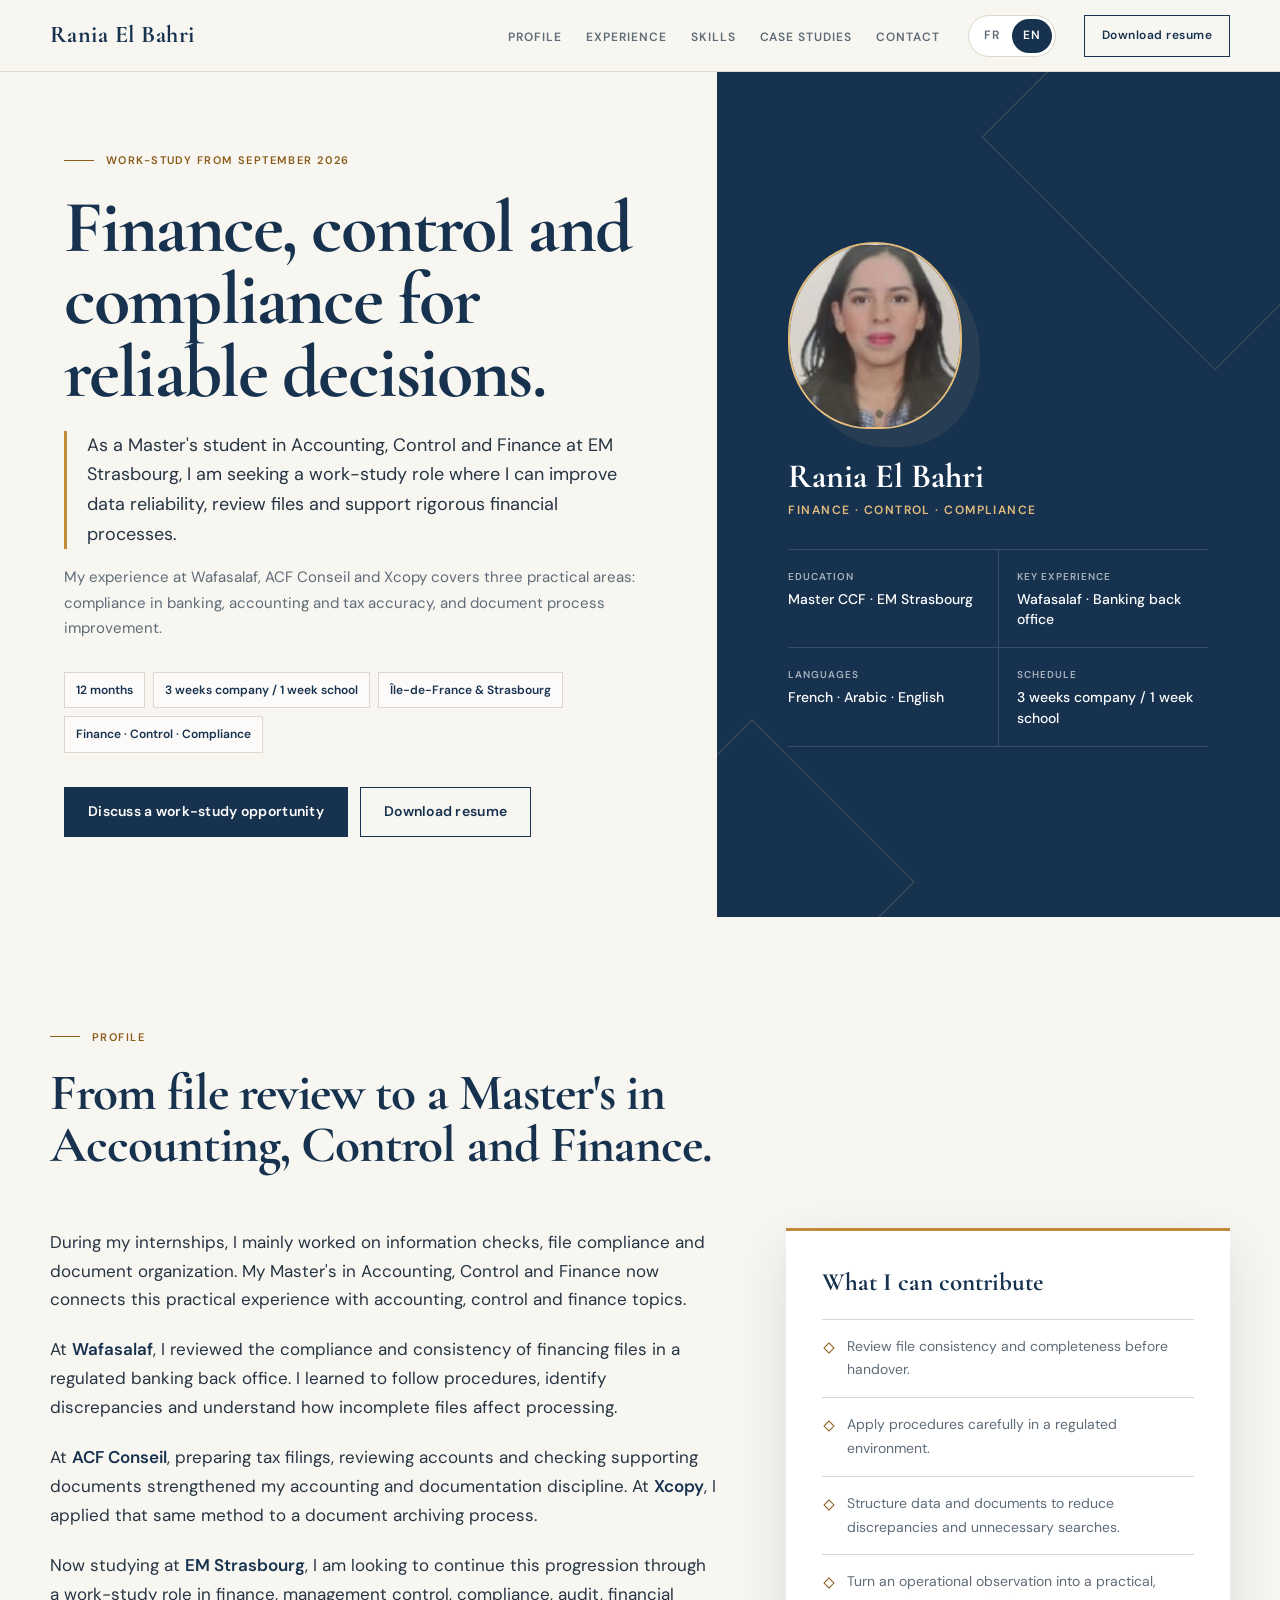
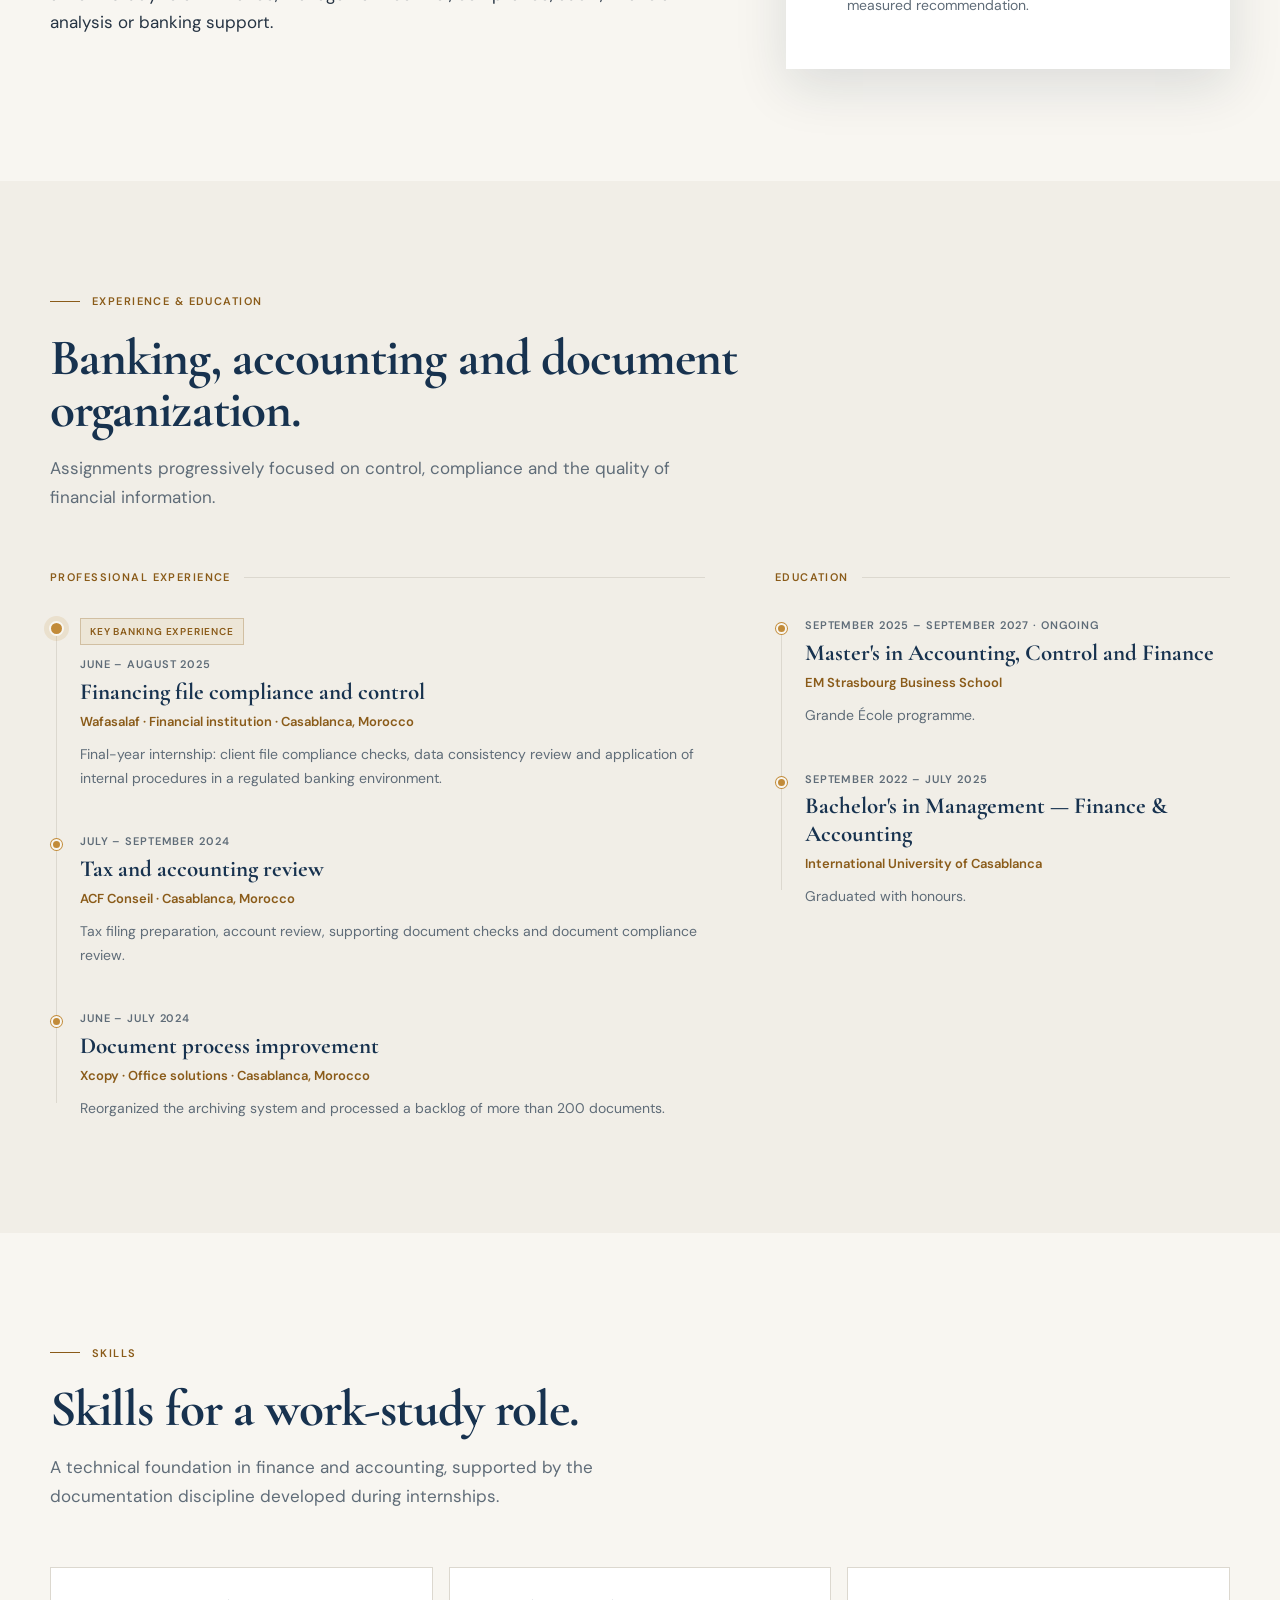
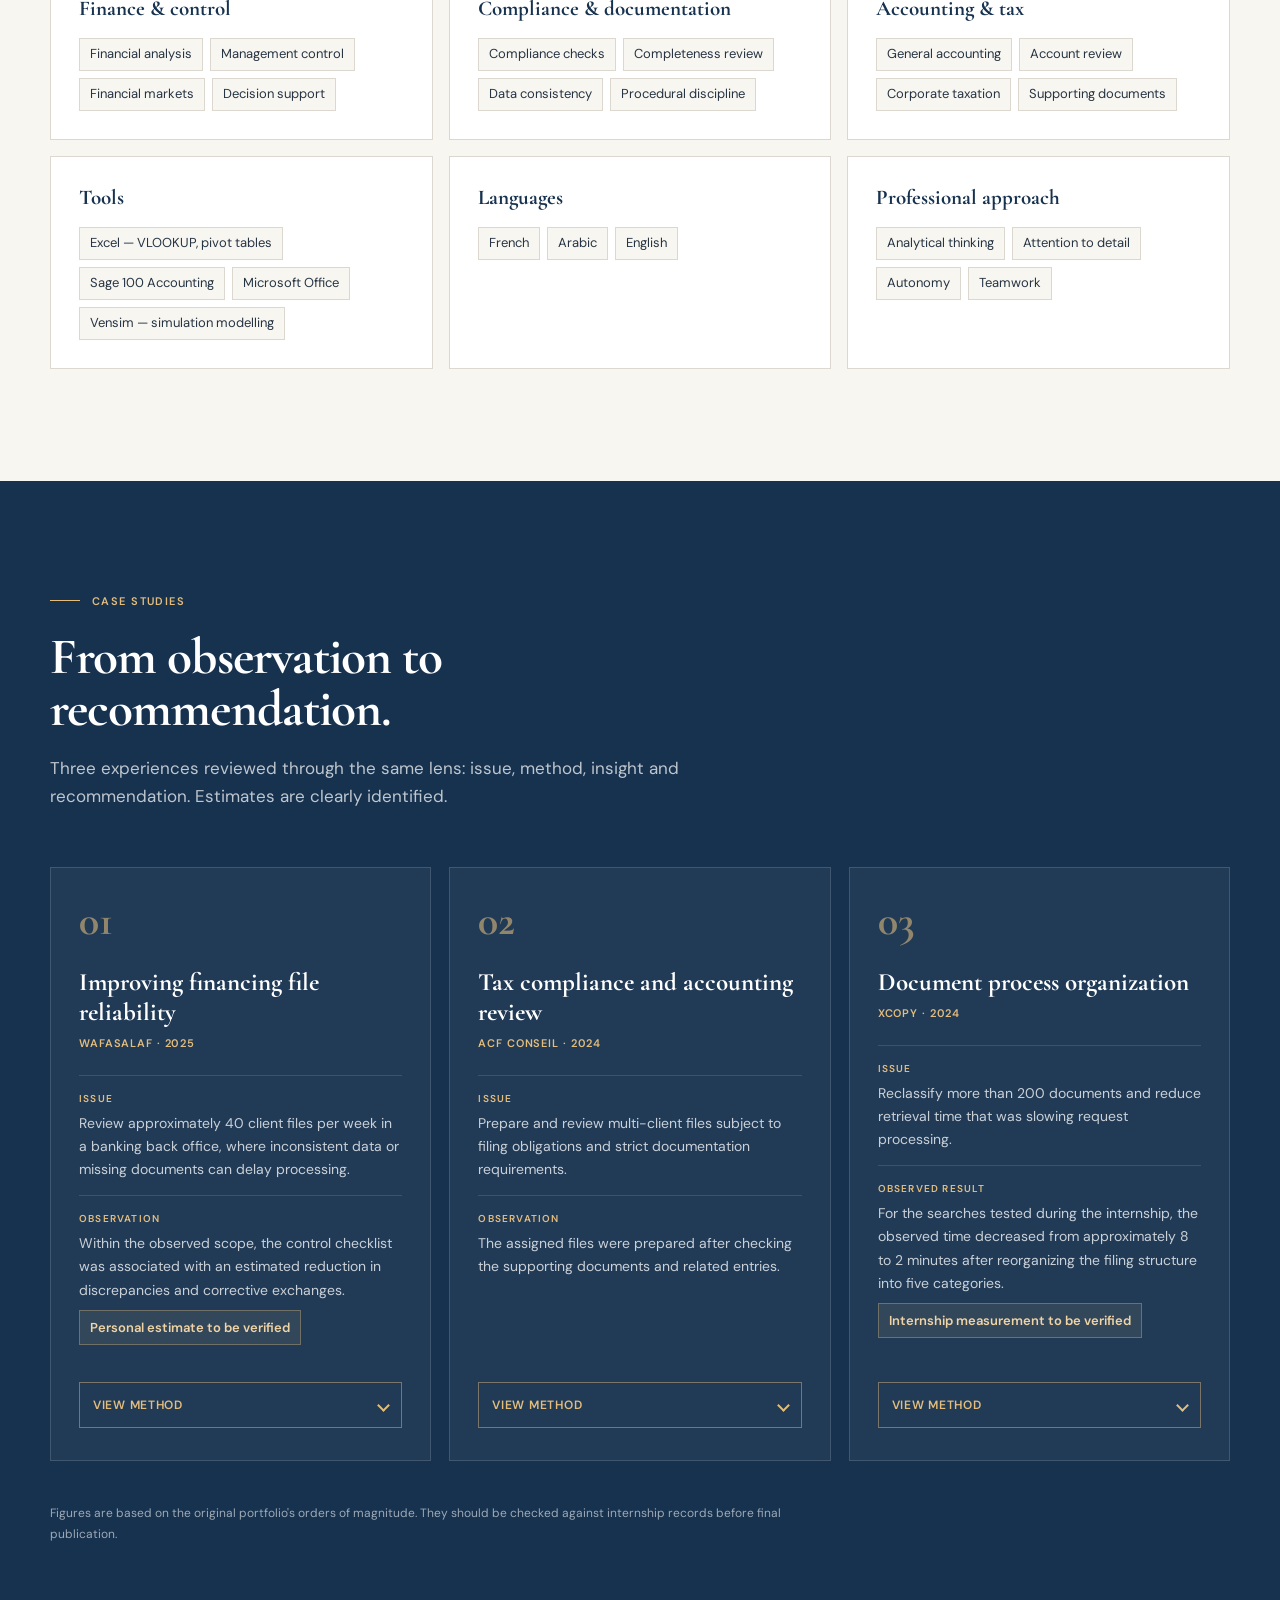
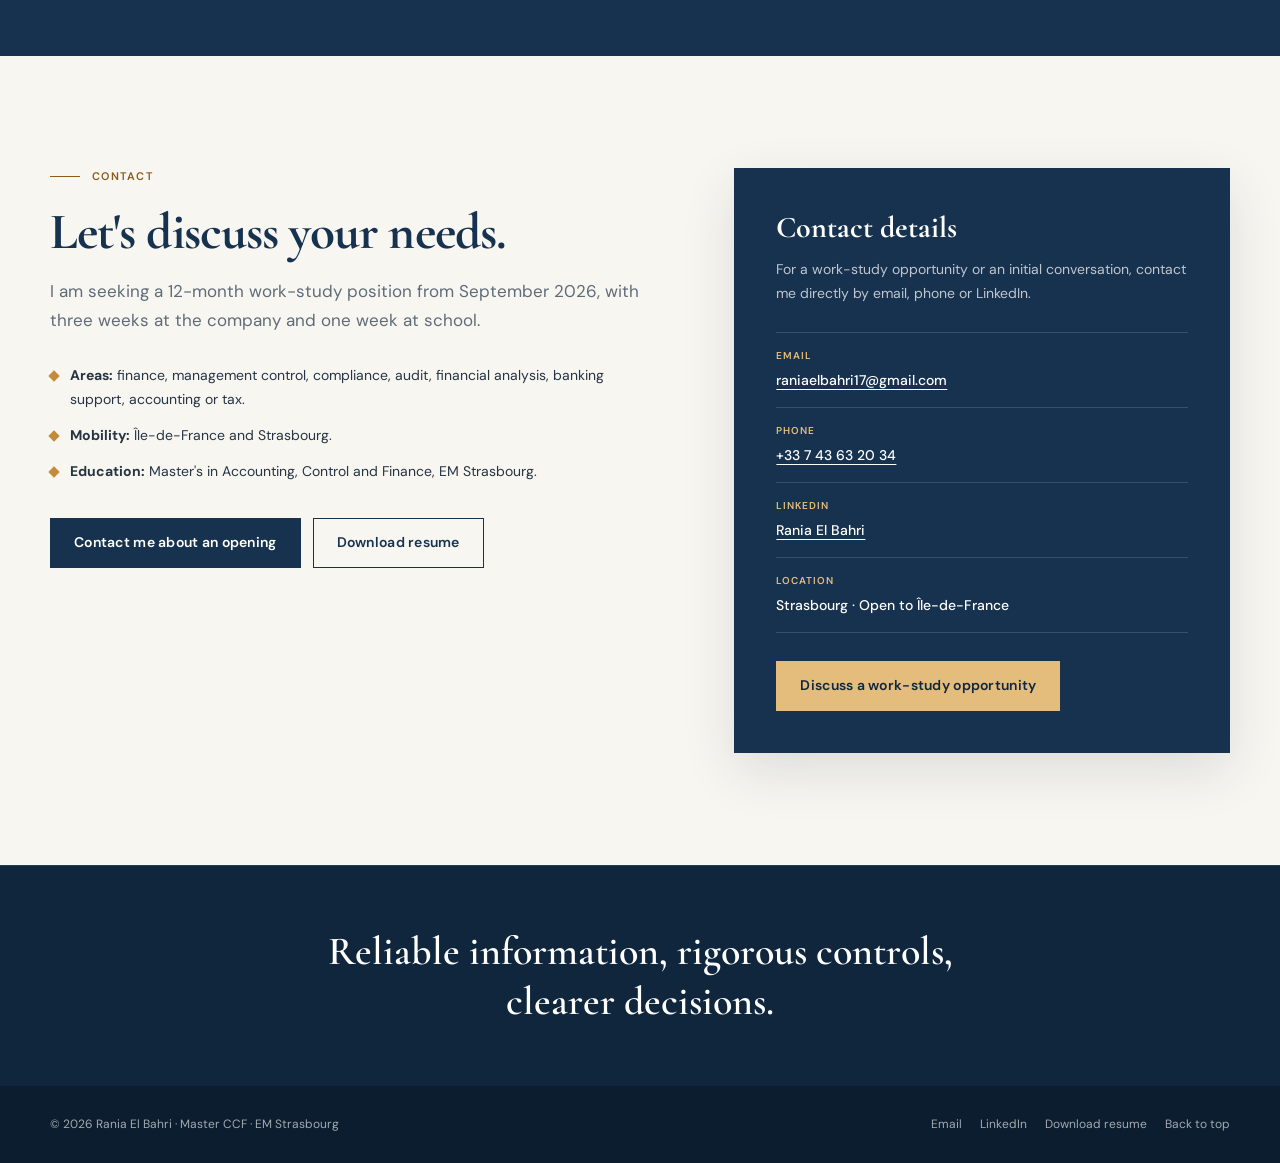
==== commit 77bae681: "Add files via upload" ====
--- a/index.html
+++ b/index.html
@@ -1,1080 +1,2333 @@
-<!DOCTYPE html>
-<html>
+<!doctype html>
+<html lang="fr">
 <head>
-<meta charset="UTF-8">
-<meta name="viewport" content="width=device-width, initial-scale=1.0">
-<title>Rania El Bahri — Finance & Management Control</title>
-<script>
-  (function(){
-    var lang = 'fr';
-    try { var s = localStorage.getItem('lang'); if (s === 'en') lang = 'en'; } catch(e) {}
-    if (lang === 'fr') {
-      var b = (navigator.language || navigator.userLanguage || '').toLowerCase();
-      if (b.startsWith('en')) lang = 'en';
-    }
-    document.documentElement.lang = lang;
-    window.__initLang = lang;
-  })();
- 
-  function toggleEpbm(btn) {
-    var card   = btn.closest('.project-card');
-    var drawer = card.querySelector('.epbm-drawer');
-    var isOpen = drawer.classList.contains('open');
-    document.querySelectorAll('.epbm-drawer.open').forEach(function(d) {
-      d.classList.remove('open');
-      var b = d.closest('.project-card').querySelector('.epbm-toggle');
-      if (b) { b.classList.remove('open'); b.setAttribute('aria-expanded','false'); }
-    });
-    if (!isOpen) {
-      drawer.classList.add('open');
-      btn.classList.add('open');
-      btn.setAttribute('aria-expanded','true');
+  <meta charset="utf-8">
+  <meta name="viewport" content="width=device-width, initial-scale=1">
+  <meta name="description" content="Portfolio professionnel de Rania El Bahri, candidate en alternance Finance, Contrôle et Conformité, Master CCF à EM Strasbourg.">
+  <meta name="theme-color" content="#17324f">
+  <meta property="og:type" content="profile">
+  <meta property="og:title" content="Rania El Bahri — Alternance Finance, Contrôle & Conformité">
+  <meta property="og:description" content="Master CCF à EM Strasbourg, expériences en environnement bancaire, comptable et fiscal. Disponible dès septembre 2026.">
+  <meta property="profile:first_name" content="Rania">
+  <meta property="profile:last_name" content="El Bahri">
+  <meta name="twitter:card" content="summary">
+  <meta name="twitter:title" content="Rania El Bahri — Alternance Finance, Contrôle & Conformité">
+  <meta name="twitter:description" content="Master CCF à EM Strasbourg, expériences en environnement bancaire, comptable et fiscal. Disponible dès septembre 2026.">
+  <title>Rania El Bahri — Alternance Finance, Contrôle & Conformité</title>
+
+  <!-- TODO avant publication : confirmer le statut AMF, l'email, le téléphone, le profil LinkedIn, la photo finale, la disponibilité en septembre 2026, la durée de 12 mois, les KPI de stage, les noms définitifs des CV FR/EN et l'accord de Rania sur le ton. -->
+
+  <link rel="preconnect" href="https://fonts.googleapis.com">
+  <link rel="preconnect" href="https://fonts.gstatic.com" crossorigin>
+  <link href="https://fonts.googleapis.com/css2?family=Cormorant+Garamond:wght@500;600;700&family=DM+Sans:wght@400;500;600&display=swap" rel="stylesheet">
+
+  <script type="application/ld+json">
+  {
+    "@context": "https://schema.org",
+    "@type": "Person",
+    "name": "Rania El Bahri",
+    "jobTitle": "Candidate en alternance Finance, Contrôle et Conformité",
+    "description": "Étudiante en Master Comptabilité, Contrôle, Finance à EM Strasbourg.",
+    "email": "mailto:raniaelbahri17@gmail.com",
+    "telephone": "+33 7 43 63 20 34",
+    "sameAs": ["https://www.linkedin.com/in/rania-el-bahri-a7a823311/"],
+    "knowsLanguage": ["French", "Arabic", "English"],
+    "alumniOf": {
+      "@type": "CollegeOrUniversity",
+      "name": "Université internationale de Casablanca"
+    },
+    "affiliation": {
+      "@type": "CollegeOrUniversity",
+      "name": "EM Strasbourg Business School"
     }
   }
-</script>
-<link rel="icon" type="image/svg+xml" href="[data-uri]">
-<link rel="preconnect" href="https://fonts.googleapis.com">
-<link rel="preconnect" href="https://fonts.gstatic.com" crossorigin>
-<link href="https://fonts.googleapis.com/css2?family=Cormorant+Garamond:wght@400;500;600&family=DM+Sans:wght@300;400;500&display=swap" rel="stylesheet">
-<style>
-  :root {
-    --bg:        #F8F7F4;
-    --navy:      #1B3557;
-    --navy-light:#2A4A72;
-    --gold:      #C9923B;
-    --gold-accessible: #96611A;
-    --gold-light:#E8B06A;
-    --text:      #2D3748;
-    --muted:     #6B7280;
-    --border:    #E2DFD7;
-  }
- 
-  *, *::before, *::after { box-sizing: border-box; margin: 0; padding: 0; }
-  html { scroll-behavior: smooth; }
- 
-  body {
-    font-family: 'DM Sans', sans-serif;
-    background: var(--bg);
-    color: var(--text);
-    font-size: 16px;
-    line-height: 1.7;
-    overflow-x: hidden;
-  }
- 
-  [data-lang] { transition: opacity 0.25s; }
-  body.lang-fr [data-lang="en"],
-  body.lang-en [data-lang="fr"] { display: none !important; }
- 
-  .lang-switch {
-    display: flex; align-items: center; gap: 0;
-    border: 1px solid var(--border); border-radius: 2px; overflow: hidden; flex-shrink: 0;
-  }
-  .lang-btn {
-    padding: 6px 13px; font-size: 12px; font-weight: 500; letter-spacing: 0.1em;
-    text-transform: uppercase; color: var(--muted); background: transparent;
-    border: none; cursor: pointer; transition: background 0.18s, color 0.18s;
-    font-family: 'DM Sans', sans-serif;
-  }
-  .lang-btn.active { background: var(--navy); color: white; }
-  .lang-btn:not(.active):hover { background: var(--border); color: var(--navy); }
- 
-  nav {
-    position: fixed; top: 0; left: 0; right: 0; z-index: 100;
-    background: rgba(248,247,244,0.95); backdrop-filter: blur(10px);
-    border-bottom: 1px solid var(--border);
-    display: flex; align-items: center; justify-content: space-between;
-    padding: 0 5vw; height: 60px; gap: 24px;
-  }
-  .nav-logo {
-    font-family: 'Cormorant Garamond', serif; font-size: 20px; font-weight: 600;
-    color: var(--navy); letter-spacing: 0.04em; text-decoration: none; flex-shrink: 0;
-  }
-  .nav-right { display: flex; align-items: center; gap: 28px; list-style: none; }
-  .nav-right a {
-    font-size: 13px; font-weight: 500; letter-spacing: 0.08em; text-transform: uppercase;
-    color: var(--muted); text-decoration: none; transition: color 0.2s; white-space: nowrap;
-  }
-  .nav-right a:hover { color: var(--navy); }
-  .nav-cv-btn {
-    display: inline-flex; align-items: center; gap: 6px; padding: 7px 16px;
-    border: 1px solid var(--navy); color: var(--navy) !important; font-size: 12px !important;
-    letter-spacing: 0.07em !important; font-weight: 500 !important; text-decoration: none;
-    transition: background 0.2s, color 0.2s !important; white-space: nowrap;
-  }
-  .nav-cv-btn:hover { background: var(--navy); color: white !important; }
- 
-  .hero {
-    min-height: 100vh; display: grid; grid-template-columns: 1fr 1fr; padding-top: 60px;
-  }
-  .hero-content {
-    display: flex; flex-direction: column; justify-content: center; padding: 80px 6vw 80px 8vw;
-  }
-  .hero-tag {
-    display: inline-flex; align-items: center; gap: 10px; font-size: 11px; font-weight: 500;
-    letter-spacing: 0.14em; text-transform: uppercase; color: var(--gold-accessible); margin-bottom: 28px;
-  }
-  .hero-tag::before { content: ''; display: block; width: 28px; height: 1px; background: var(--gold-accessible); }
-  h1 {
-    font-family: 'Cormorant Garamond', serif; font-size: clamp(40px, 5vw, 68px); font-weight: 600;
-    color: var(--navy); line-height: 1.08; letter-spacing: -0.01em; margin-bottom: 24px;
-  }
-  .hero-golden {
-    font-size: 16px; color: var(--text); max-width: 480px; line-height: 1.8; margin-bottom: 14px;
-    border-left: 3px solid var(--gold); padding-left: 20px;
-  }
-  .hero-sub {
-    font-size: 15px; font-weight: 300; color: var(--muted); max-width: 440px;
-    line-height: 1.75; margin-bottom: 40px; padding-left: 23px;
-  }
-  .cta-group { display: flex; align-items: center; gap: 14px; flex-wrap: wrap; }
-  .btn-primary {
-    display: inline-flex; align-items: center; gap: 8px; padding: 14px 28px;
-    background: var(--navy); color: white; font-family: 'DM Sans', sans-serif;
-    font-size: 14px; font-weight: 500; text-decoration: none; letter-spacing: 0.04em;
-    border: none; cursor: pointer; transition: background 0.2s, transform 0.15s;
-  }
-  .btn-primary:hover { background: var(--navy-light); transform: translateY(-1px); }
-  .btn-secondary {
-    display: inline-flex; align-items: center; gap: 8px; padding: 13px 27px;
-    background: transparent; color: var(--navy); font-family: 'DM Sans', sans-serif;
-    font-size: 14px; font-weight: 500; text-decoration: none; letter-spacing: 0.04em;
-    border: 1px solid var(--navy); transition: background 0.2s, color 0.2s;
-  }
-  .btn-secondary:hover { background: var(--navy); color: white; }
- 
-  .hero-visual {
-    background: var(--navy); display: flex; flex-direction: column; justify-content: center;
-    align-items: center; padding: 80px 6vw; position: relative; overflow: hidden; gap: 36px;
-  }
-  .hero-visual::before {
-    content: ''; position: absolute; top: -60px; right: -60px; width: 300px; height: 300px;
-    border: 60px solid rgba(201,146,59,0.1); border-radius: 50%; pointer-events: none;
-  }
-  .hero-visual::after {
-    content: ''; position: absolute; bottom: -40px; left: -40px; width: 200px; height: 200px;
-    border: 40px solid rgba(201,146,59,0.06); border-radius: 50%; pointer-events: none;
-  }
-  .hero-visual .diamond-pattern { position: absolute; bottom: 16px; right: 16px; z-index: 0; opacity: 0.07; pointer-events: none; }
-  .photo-wrap { position: relative; z-index: 1; }
-  .photo-frame {
-    width: 136px; height: 136px; border-radius: 50%; border: 3px solid rgba(201,146,59,0.45);
-    overflow: hidden; background: rgba(255,255,255,0.06); display: flex; align-items: center; justify-content: center;
-  }
-  .stats-grid {
-    display: grid; grid-template-columns: 1fr 1fr; gap: 2px; width: 100%; max-width: 320px; position: relative; z-index: 1;
-  }
-  .stat-card {
-    background: rgba(255,255,255,0.05); padding: 24px 18px; text-align: center;
-    border: 1px solid rgba(255,255,255,0.07); transition: background 0.2s;
-  }
-  .stat-card:hover { background: rgba(255,255,255,0.09); }
-  .stat-num { font-family: 'Cormorant Garamond', serif; font-size: 38px; font-weight: 600; color: var(--gold-light); line-height: 1; margin-bottom: 6px; }
-  .stat-label { font-size: 10px; letter-spacing: 0.07em; text-transform: uppercase; color: rgba(255,255,255,0.4); line-height: 1.4; }
- 
-  section { padding: 100px 8vw; }
-  .section-eyebrow {
-    display: flex; align-items: center; gap: 12px; font-size: 11px; font-weight: 500;
-    letter-spacing: 0.14em; text-transform: uppercase; color: var(--gold-accessible); margin-bottom: 20px;
-  }
-  .section-eyebrow::after { content: ''; flex: 1; height: 1px; background: var(--border); max-width: 80px; }
-  h2 {
-    font-family: 'Cormorant Garamond', serif; font-size: clamp(30px, 3.8vw, 50px); font-weight: 600;
-    color: var(--navy); line-height: 1.12; margin-bottom: 16px;
-  }
-  .section-intro { font-size: 17px; font-weight: 300; color: var(--muted); max-width: 580px; margin-bottom: 60px; line-height: 1.8; }
-  .divider { width: 80px; height: 16px; margin: 32px 0; display: flex; align-items: center; gap: 8px; }
-  .divider::before, .divider::after { content: ''; flex: 1; height: 1.5px; background: var(--gold); opacity: 0.6; }
- 
-  .about-grid { display: grid; grid-template-columns: 5fr 4fr; gap: 80px; align-items: start; }
-  .about-narrative p { font-size: 16px; color: var(--text); line-height: 1.85; margin-bottom: 20px; }
-  .quote-block { border-left: 3px solid var(--gold); padding: 18px 0 18px 24px; margin: 28px 0; background: rgba(201,146,59,0.04); }
-  .quote-block p { font-family: 'Cormorant Garamond', serif; font-size: 20px; font-weight: 500; color: var(--navy); line-height: 1.45; margin-bottom: 0; }
- 
-  .dual-timeline { display: grid; grid-template-columns: 1fr 1fr; gap: 0 48px; margin-top: 40px; align-items: start; }
-  .tl-edu .timeline-title { font-size: 14px; word-break: break-word; overflow-wrap: break-word; }
-  .tl-col-label {
-    font-size: 10px; font-weight: 500; letter-spacing: 0.15em; text-transform: uppercase;
-    margin-bottom: 20px; display: flex; align-items: center; gap: 10px;
-  }
-  .tl-col-label::after { content: ''; flex: 1; height: 1px; background: var(--border); }
-  .tl-col-label.exp { color: var(--gold-accessible); }
-  .tl-col-label.edu { color: var(--navy); opacity: 0.5; }
- 
-  .timeline { position: relative; padding-left: 32px; }
-  .timeline-item { position: relative; padding-bottom: 32px; }
-  .timeline-item::after {
-    content: ''; position: absolute; left: -20px; top: 15px; bottom: -32px;
-    width: 1px; background: var(--border); z-index: 0;
-  }
-  .timeline-item:last-child::after { display: none; }
-  .tl-edu .timeline-item::after {
-    background: repeating-linear-gradient(to bottom, var(--border) 0, var(--border) 6px, transparent 6px, transparent 12px);
-  }
-  .timeline-item::before {
-    content: ''; position: absolute; left: -25px; top: 5px; width: 10px; height: 10px;
-    background: var(--gold); border-radius: 50%; border: 2px solid var(--bg); z-index: 1;
-  }
-  .tl-edu .timeline-item::before { background: var(--bg); border: 2px solid var(--navy); opacity: 0.7; }
-  .timeline-item.featured::before {
-    width: 16px; height: 16px; left: -28px; top: 3px; background: var(--gold); border: 3px solid var(--bg);
-    box-shadow: 0 0 0 4px rgba(201,146,59,0.2), 0 0 0 8px rgba(201,146,59,0.07); z-index: 1;
-  }
-  .timeline-item.featured::after { top: 19px; }
-  .timeline-date { font-size: 10px; font-weight: 500; letter-spacing: 0.09em; text-transform: uppercase; color: var(--muted); margin-bottom: 4px; }
-  .timeline-title { font-family: 'Cormorant Garamond', serif; font-size: 14px; font-weight: 600; color: var(--navy); margin-bottom: 3px; line-height: 1.3; hyphens: auto; word-break: break-word; }
-  .timeline-item.featured .timeline-title { font-size: 16px; }
-  .timeline-org { font-size: 13px; font-weight: 500; margin-bottom: 8px; }
-  .tl-exp .timeline-item .timeline-org { color: var(--gold-accessible); }
-  .tl-edu .timeline-item .timeline-org { color: var(--muted); }
-  .timeline-desc { font-size: 13px; color: var(--muted); line-height: 1.65; }
-  .timeline-item.featured .timeline-org { color: var(--gold-accessible); }
- 
-  .featured-badge {
-    display: inline-block; margin-bottom: 6px; padding: 3px 10px;
-    background: rgba(201,146,59,0.1); border: 1px solid rgba(201,146,59,0.3);
-    font-size: 10px; font-weight: 500; letter-spacing: 0.08em; text-transform: uppercase;
-    color: var(--gold-accessible); white-space: nowrap; max-width: 100%; overflow: hidden; text-overflow: ellipsis;
-  }
- 
-  @media (max-width: 960px) { .dual-timeline { grid-template-columns: 1fr; gap: 40px; } }
- 
-  .skills-sidebar { position: sticky; top: 80px; display: flex; flex-direction: column; }
-  .skills-group { padding: 22px 0; border-bottom: 1px solid var(--border); }
-  .skills-group:first-child { padding-top: 0; }
-  .skills-group-label { font-size: 10px; font-weight: 500; letter-spacing: 0.13em; text-transform: uppercase; color: var(--muted); margin-bottom: 12px; }
-  .skill-tags { display: flex; flex-wrap: wrap; gap: 7px; }
-  .skill-tag {
-    display: inline-block; padding: 5px 13px; border: 1px solid var(--border);
-    font-size: 13px; color: var(--navy); background: white; transition: border-color 0.2s;
-  }
-  .skill-tag:hover { border-color: var(--navy); }
-  .skill-tag.highlight { background: var(--navy); color: white; border-color: var(--navy); }
-  .skill-tag.gold { color: var(--gold-accessible); border-color: rgba(201,146,59,0.35); }
-  .lang-item {
-    display: flex;
-    justify-content: space-between;
-    align-items: baseline;
-    padding: 7px 0;
-    border-bottom: 1px solid var(--border);
-  }
-  .lang-item:last-child { border-bottom: none; }
-  .lang-name { font-size: 13px; color: var(--navy); font-weight: 500; }
-  .lang-level { font-size: 12px; color: var(--gold-accessible); font-weight: 500; letter-spacing: 0.04em; }
- 
-  #projets { background: var(--navy); }
-  #projets h2 { color: white; }
-  #projets .section-intro { color: rgba(255,255,255,0.48); max-width: 640px; }
-  .project-cards { display: grid; grid-template-columns: repeat(3, 1fr); gap: 2px; }
-  .project-card {
-    background: rgba(255,255,255,0.04); border: 1px solid rgba(255,255,255,0.07);
-    padding: 40px 30px; transition: background 0.25s, transform 0.25s, box-shadow 0.25s, border-color 0.25s; cursor: default;
-  }
-  .project-card:hover {
-    background: rgba(255,255,255,0.09); transform: translateY(-4px);
-    border-color: rgba(201,146,59,0.35);
-    box-shadow: 0 8px 24px rgba(0,0,0,0.25), 0 2px 6px rgba(0,0,0,0.15), inset 0 1px 0 rgba(255,255,255,0.06);
-  }
-  .project-num { font-family: 'Cormorant Garamond', serif; font-size: 42px; font-weight: 600; color: rgba(201,146,59,0.25); line-height: 1; margin-bottom: 20px; }
-  .project-title { font-family: 'Cormorant Garamond', serif; font-size: 21px; font-weight: 600; color: white; margin-bottom: 5px; line-height: 1.25; }
-  .project-org { font-size: 11px; font-weight: 500; letter-spacing: 0.1em; text-transform: uppercase; color: var(--gold-light); margin-bottom: 22px; }
-  .epbm { display: flex; flex-direction: column; }
-  .epbm-item { padding: 14px 0; border-top: 1px solid rgba(255,255,255,0.07); }
-  .epbm-drawer { overflow: hidden; max-height: 0; opacity: 0; transition: max-height 0.28s ease, opacity 0.22s ease; }
-  .epbm-drawer.open { max-height: 600px; opacity: 1; }
-  .epbm-toggle {
-    display: inline-flex; align-items: center; gap: 8px; margin-top: 16px; padding: 8px 18px;
-    background: transparent; border: 1px solid rgba(201,146,59,0.4); color: var(--gold-light);
-    font-family: 'DM Sans', sans-serif; font-size: 12px; font-weight: 500; letter-spacing: 0.08em;
-    text-transform: uppercase; cursor: pointer; transition: background 0.2s, border-color 0.2s;
-  }
-  .epbm-toggle:hover { background: rgba(201,146,59,0.1); border-color: rgba(201,146,59,0.7); }
-  .epbm-toggle svg { transition: transform 0.3s ease; flex-shrink: 0; }
-  .epbm-toggle.open svg { transform: rotate(180deg); }
-  .epbm-toggle .lbl-open { display: inline; }
-  .epbm-toggle .lbl-close { display: none; }
-  .epbm-toggle.open .lbl-open { display: none; }
-  .epbm-toggle.open .lbl-close { display: inline; }
-  .kpi-badge {
-    display: inline-block; margin: 10px 0 4px; padding: 6px 14px;
-    background: rgba(201,146,59,0.12); border: 1px solid rgba(201,146,59,0.3);
-    font-family: 'Cormorant Garamond', serif; font-size: 17px; font-weight: 600;
-    color: var(--gold-light); letter-spacing: 0.02em;
-  }
-  .epbm-label { font-size: 10px; font-weight: 500; letter-spacing: 0.15em; text-transform: uppercase; color: var(--gold-light); margin-bottom: 5px; opacity: 0.7; }
-  .epbm-text { font-size: 14px; color: rgba(255,255,255,0.6); line-height: 1.65; }
-  .epbm-text strong { color: rgba(255,255,255,0.88); font-weight: 500; }
- 
-  .contact-inner { display: grid; grid-template-columns: 1fr 1fr; gap: 100px; align-items: center; }
-  .contact-left h2 { margin-bottom: 18px; }
-  .contact-left p { font-size: 16px; color: var(--muted); line-height: 1.8; margin-bottom: 36px; max-width: 420px; }
-  .contact-infos { display: flex; flex-direction: column; gap: 16px; }
-  .contact-info-item { display: flex; align-items: flex-start; gap: 14px; }
-  .contact-info-icon { width: 38px; height: 38px; background: white; border: 1px solid var(--border); display: flex; align-items: center; justify-content: center; flex-shrink: 0; }
-  .contact-info-label { font-size: 10px; font-weight: 500; letter-spacing: 0.1em; text-transform: uppercase; color: var(--muted); margin-bottom: 2px; }
-  .contact-info-value { font-size: 15px; color: var(--navy); font-weight: 500; text-decoration: none; transition: color 0.2s; }
-  .contact-info-value:hover { color: var(--gold-accessible); }
-  .contact-right { background: var(--navy); padding: 52px 44px; position: relative; overflow: hidden; }
-  .contact-right::before {
-    content: '"'; position: absolute; top: -20px; right: 28px;
-    font-family: 'Cormorant Garamond', serif; font-size: 160px; color: rgba(201,146,59,0.09); line-height: 1; pointer-events: none;
-  }
-  .contact-right h3 { font-family: 'Cormorant Garamond', serif; font-size: 24px; font-weight: 600; color: white; line-height: 1.3; margin-bottom: 14px; position: relative; z-index: 1; }
-  .contact-right p { font-size: 15px; color: rgba(255,255,255,0.48); line-height: 1.8; margin-bottom: 28px; position: relative; z-index: 1; }
-  .cta-final {
-    display: inline-flex; align-items: center; gap: 10px; padding: 15px 30px;
-    background: var(--gold); color: white; font-family: 'DM Sans', sans-serif;
-    font-size: 14px; font-weight: 500; text-decoration: none; letter-spacing: 0.04em;
-    transition: background 0.2s, transform 0.15s; position: relative; z-index: 1;
-  }
-  .cta-final:hover { background: #b0822f; transform: translateY(-1px); }
- 
-  footer {
-    background: var(--navy); padding: 26px 8vw; display: flex; align-items: center;
-    justify-content: space-between; border-top: 1px solid rgba(255,255,255,0.06);
-  }
-  footer span { font-size: 12px; color: rgba(255,255,255,0.28); }
-  .footer-links { display: flex; gap: 22px; }
-  .footer-links a { font-size: 12px; color: rgba(255,255,255,0.28); text-decoration: none; transition: color 0.2s; }
-  .footer-links a:hover { color: var(--gold-light); }
- 
-  section[id], div[id="top"] { scroll-margin-top: 68px; }
- 
-  #back-to-top {
-    position: fixed; bottom: 32px; right: 32px; z-index: 9999;
-    width: 48px; height: 48px; background: var(--navy);
-    border: 2px solid rgba(255,255,255,0.15); border-radius: 50%;
-    cursor: pointer; display: flex; align-items: center; justify-content: center;
-    opacity: 0; visibility: hidden;
-    transition: opacity 0.3s, visibility 0.3s, background 0.25s, border-color 0.25s;
-    box-shadow: 0 4px 20px rgba(27,53,87,0.4);
-  }
-  #back-to-top.visible { opacity: 1; visibility: visible; }
-  #back-to-top.on-dark { background: #F8F7F4; border-color: rgba(27,53,87,0.2); box-shadow: 0 4px 20px rgba(0,0,0,0.3); }
-  #back-to-top.on-dark svg { stroke: #1B3557; }
-  #back-to-top:hover { background: var(--gold); border-color: rgba(255,255,255,0.25); }
-  #back-to-top:hover svg { stroke: white; }
-  #back-to-top.on-dark:hover { background: var(--gold); border-color: rgba(255,255,255,0.25); }
-  #back-to-top.on-dark:hover svg { stroke: white; }
- 
-  @keyframes fadeUp { from { opacity: 0; transform: translateY(18px); } to { opacity: 1; transform: translateY(0); } }
-  .fade-up   { animation: fadeUp 0.7s ease both; }
-  .fade-up-2 { animation: fadeUp 0.7s 0.15s ease both; }
-  .fade-up-3 { animation: fadeUp 0.7s 0.30s ease both; }
-  .fade-up-4 { animation: fadeUp 0.7s 0.45s ease both; }
- 
-  @media (max-width: 960px) {
-    .hero { grid-template-columns: 1fr; }
-    .hero-visual { min-height: 340px; padding: 60px 8vw; }
-    .about-grid { grid-template-columns: 1fr; gap: 48px; }
-    .skills-sidebar { position: static; }
-    .project-cards { grid-template-columns: 1fr; }
-    .contact-inner { grid-template-columns: 1fr; gap: 56px; }
-  }
-  @media (max-width: 640px) {
-    .nav-right li:not(:last-child):not(:nth-last-child(2)) { display: none; }
-    section { padding: 72px 5vw; }
-    .hero-content { padding: 56px 5vw; }
-    .contact-right { padding: 36px 24px; }
-  }
-</style>
+  </script>
+
+  <style>
+    :root {
+      --navy-950: #10263d;
+      --navy-900: #17324f;
+      --navy-800: #244765;
+      --gold-700: #8a5b19;
+      --gold-500: #c28b39;
+      --gold-300: #e4bd7c;
+      --ivory: #f8f6f1;
+      --white: #ffffff;
+      --ink: #263443;
+      --muted: #5f6c78;
+      --line: #dcd8cf;
+      --surface: #f1eee7;
+      --shadow: 0 18px 50px rgba(16, 38, 61, 0.12);
+      --radius-sm: 4px;
+      --radius-md: 10px;
+      --header-height: 72px;
+      --content-width: 1180px;
+    }
+
+    *,
+    *::before,
+    *::after {
+      box-sizing: border-box;
+    }
+
+    html {
+      scroll-behavior: smooth;
+      scroll-padding-top: calc(var(--header-height) + 20px);
+    }
+
+    body {
+      margin: 0;
+      overflow-x: hidden;
+      background: var(--ivory);
+      color: var(--ink);
+      font-family: "DM Sans", Arial, sans-serif;
+      font-size: 16px;
+      line-height: 1.7;
+      text-rendering: optimizeLegibility;
+    }
+
+    body.menu-open {
+      overflow: hidden;
+    }
+
+    img,
+    svg {
+      display: block;
+    }
+
+    img {
+      max-width: 100%;
+    }
+
+    button,
+    a {
+      -webkit-tap-highlight-color: transparent;
+    }
+
+    button {
+      font: inherit;
+    }
+
+    a {
+      color: inherit;
+    }
+
+    [data-lang] {
+      transition: opacity 180ms ease;
+    }
+
+    body.lang-fr [data-lang="en"],
+    body.lang-en [data-lang="fr"] {
+      display: none !important;
+    }
+
+    .skip-link {
+      position: fixed;
+      top: 10px;
+      left: 10px;
+      z-index: 1000;
+      padding: 10px 16px;
+      transform: translateY(-160%);
+      background: var(--white);
+      color: var(--navy-900);
+      border: 2px solid var(--gold-700);
+      font-weight: 600;
+      text-decoration: none;
+    }
+
+    .skip-link:focus {
+      transform: translateY(0);
+    }
+
+    :focus-visible {
+      outline: 3px solid var(--gold-700);
+      outline-offset: 4px;
+      border-radius: 2px;
+    }
+
+    .section-dark :focus-visible,
+    .contact-card :focus-visible,
+    .closing :focus-visible,
+    .site-footer :focus-visible {
+      outline-color: var(--gold-300);
+    }
+
+    .container {
+      width: min(calc(100% - 64px), var(--content-width));
+      margin-inline: auto;
+    }
+
+    .site-header {
+      position: fixed;
+      inset: 0 0 auto;
+      z-index: 100;
+      height: var(--header-height);
+      background: rgba(248, 246, 241, 0.94);
+      border-bottom: 1px solid rgba(220, 216, 207, 0.9);
+      backdrop-filter: blur(14px);
+    }
+
+    .nav {
+      display: flex;
+      align-items: center;
+      justify-content: space-between;
+      height: 100%;
+      gap: 28px;
+    }
+
+    .brand {
+      flex-shrink: 0;
+      color: var(--navy-900);
+      font-family: "Cormorant Garamond", Georgia, serif;
+      font-size: 24px;
+      font-weight: 700;
+      letter-spacing: 0.02em;
+      text-decoration: none;
+    }
+
+    .nav-panel {
+      display: flex;
+      align-items: center;
+      gap: 28px;
+    }
+
+    .nav-links {
+      display: flex;
+      align-items: center;
+      gap: 24px;
+      margin: 0;
+      padding: 0;
+      list-style: none;
+    }
+
+    .nav-link {
+      position: relative;
+      color: var(--muted);
+      font-size: 12px;
+      font-weight: 600;
+      letter-spacing: 0.08em;
+      text-decoration: none;
+      text-transform: uppercase;
+    }
+
+    .nav-link::after {
+      position: absolute;
+      right: 0;
+      bottom: -7px;
+      left: 0;
+      height: 1px;
+      content: "";
+      transform: scaleX(0);
+      transform-origin: right;
+      background: var(--gold-700);
+      transition: transform 180ms ease;
+    }
+
+    .nav-link:hover,
+    .nav-link:focus-visible {
+      color: var(--navy-900);
+    }
+
+    .nav-link:hover::after,
+    .nav-link:focus-visible::after {
+      transform: scaleX(1);
+      transform-origin: left;
+    }
+
+    .language-switch {
+      display: inline-flex;
+      flex-shrink: 0;
+      padding: 3px;
+      border: 1px solid var(--line);
+      border-radius: 999px;
+      background: var(--white);
+    }
+
+    .language-button {
+      min-width: 40px;
+      min-height: 34px;
+      padding: 6px 10px;
+      border: 0;
+      border-radius: 999px;
+      background: transparent;
+      color: var(--muted);
+      cursor: pointer;
+      font-size: 12px;
+      font-weight: 600;
+      letter-spacing: 0.06em;
+    }
+
+    .language-button[aria-pressed="true"] {
+      background: var(--navy-900);
+      color: var(--white);
+    }
+
+    .nav-cv {
+      display: inline-flex;
+      align-items: center;
+      justify-content: center;
+      min-height: 42px;
+      padding: 9px 17px;
+      border: 1px solid var(--navy-900);
+      color: var(--navy-900);
+      font-size: 12px;
+      font-weight: 600;
+      letter-spacing: 0.04em;
+      text-decoration: none;
+      transition: color 180ms ease, background 180ms ease;
+    }
+
+    .nav-cv:hover,
+    .nav-cv:focus-visible {
+      background: var(--navy-900);
+      color: var(--white);
+    }
+
+    .menu-button {
+      display: none;
+      width: 44px;
+      height: 44px;
+      padding: 10px;
+      border: 1px solid var(--line);
+      background: var(--white);
+      color: var(--navy-900);
+      cursor: pointer;
+    }
+
+    .menu-button span,
+    .menu-button::before,
+    .menu-button::after {
+      display: block;
+      width: 100%;
+      height: 2px;
+      content: "";
+      background: currentColor;
+      transition: transform 180ms ease, opacity 180ms ease;
+    }
+
+    .menu-button span {
+      margin: 5px 0;
+    }
+
+    .menu-button[aria-expanded="true"]::before {
+      transform: translateY(7px) rotate(45deg);
+    }
+
+    .menu-button[aria-expanded="true"] span {
+      opacity: 0;
+    }
+
+    .menu-button[aria-expanded="true"]::after {
+      transform: translateY(-7px) rotate(-45deg);
+    }
+
+    main {
+      display: block;
+    }
+
+    .hero {
+      display: grid;
+      min-height: 100svh;
+      padding-top: var(--header-height);
+      grid-template-columns: minmax(0, 1.12fr) minmax(380px, 0.88fr);
+    }
+
+    .hero-copy {
+      display: flex;
+      align-items: center;
+      padding: 80px max(6vw, 48px);
+    }
+
+    .hero-copy-inner {
+      width: min(100%, 720px);
+      margin-left: auto;
+    }
+
+    .eyebrow {
+      display: flex;
+      align-items: center;
+      gap: 12px;
+      margin: 0 0 22px;
+      color: var(--gold-700);
+      font-size: 11px;
+      font-weight: 600;
+      letter-spacing: 0.13em;
+      line-height: 1.5;
+      text-transform: uppercase;
+    }
+
+    .eyebrow::before {
+      width: 30px;
+      height: 1px;
+      flex: 0 0 auto;
+      content: "";
+      background: currentColor;
+    }
+
+    h1,
+    h2,
+    h3,
+    p {
+      margin-top: 0;
+    }
+
+    h1,
+    h2,
+    h3 {
+      color: var(--navy-900);
+      font-family: "Cormorant Garamond", Georgia, serif;
+    }
+
+    h1 {
+      max-width: 760px;
+      margin-bottom: 22px;
+      font-size: clamp(48px, 5.8vw, 78px);
+      font-weight: 700;
+      letter-spacing: -0.025em;
+      line-height: 0.98;
+    }
+
+    h2 {
+      margin-bottom: 18px;
+      font-size: clamp(38px, 4vw, 56px);
+      font-weight: 700;
+      letter-spacing: -0.018em;
+      line-height: 1.02;
+    }
+
+    h3 {
+      font-size: 25px;
+      line-height: 1.2;
+    }
+
+    .hero-lead {
+      max-width: 650px;
+      margin-bottom: 16px;
+      padding-left: 20px;
+      border-left: 3px solid var(--gold-500);
+      color: var(--ink);
+      font-size: 18px;
+      line-height: 1.65;
+    }
+
+    .hero-proof {
+      max-width: 650px;
+      margin-bottom: 30px;
+      color: var(--muted);
+      font-size: 15px;
+    }
+
+    .hero-facts {
+      display: flex;
+      flex-wrap: wrap;
+      gap: 8px;
+      margin: 0 0 34px;
+      padding: 0;
+      list-style: none;
+    }
+
+    .hero-facts li {
+      padding: 7px 11px;
+      border: 1px solid var(--line);
+      background: rgba(255, 255, 255, 0.62);
+      color: var(--navy-900);
+      font-size: 12px;
+      font-weight: 600;
+    }
+
+    .cta-group {
+      display: flex;
+      flex-wrap: wrap;
+      gap: 12px;
+    }
+
+    .button {
+      display: inline-flex;
+      align-items: center;
+      justify-content: center;
+      min-height: 50px;
+      padding: 12px 23px;
+      border: 1px solid var(--navy-900);
+      cursor: pointer;
+      font-size: 14px;
+      font-weight: 600;
+      letter-spacing: 0.02em;
+      text-align: center;
+      text-decoration: none;
+      transition: transform 180ms ease, color 180ms ease, background 180ms ease, border-color 180ms ease;
+    }
+
+    .button-primary {
+      background: var(--navy-900);
+      color: var(--white);
+    }
+
+    .button-secondary {
+      background: transparent;
+      color: var(--navy-900);
+    }
+
+    .button-gold {
+      border-color: var(--gold-300);
+      background: var(--gold-300);
+      color: var(--navy-950);
+    }
+
+    .button:hover {
+      transform: translateY(-2px);
+    }
+
+    .button-primary:hover,
+    .button-primary:focus-visible {
+      background: var(--navy-800);
+    }
+
+    .button-secondary:hover,
+    .button-secondary:focus-visible {
+      background: var(--navy-900);
+      color: var(--white);
+    }
+
+    .button-gold:hover,
+    .button-gold:focus-visible {
+      border-color: #efcf9b;
+      background: #efcf9b;
+    }
+
+    .hero-panel {
+      position: relative;
+      display: flex;
+      align-items: center;
+      justify-content: center;
+      overflow: hidden;
+      padding: 72px 50px;
+      background: var(--navy-900);
+      color: var(--white);
+    }
+
+    .hero-panel::before,
+    .hero-panel::after {
+      position: absolute;
+      content: "";
+      border: 1px solid rgba(228, 189, 124, 0.22);
+      transform: rotate(45deg);
+    }
+
+    .hero-panel::before {
+      top: -100px;
+      right: -100px;
+      width: 330px;
+      height: 330px;
+    }
+
+    .hero-panel::after {
+      bottom: -80px;
+      left: -80px;
+      width: 230px;
+      height: 230px;
+    }
+
+    .identity-card {
+      position: relative;
+      z-index: 1;
+      width: min(100%, 420px);
+    }
+
+    .portrait {
+      width: 174px;
+      aspect-ratio: 173 / 186;
+      margin-bottom: 30px;
+      overflow: hidden;
+      border: 2px solid var(--gold-300);
+      border-radius: 50% 50% 46% 46%;
+      background: rgba(255, 255, 255, 0.06);
+      box-shadow: 18px 18px 0 rgba(228, 189, 124, 0.08);
+    }
+
+    .portrait img {
+      width: 100%;
+      height: 100%;
+      object-fit: cover;
+      object-position: center top;
+    }
+
+    .identity-name {
+      margin-bottom: 6px;
+      color: var(--white);
+      font-family: "Cormorant Garamond", Georgia, serif;
+      font-size: 34px;
+      font-weight: 700;
+      line-height: 1.05;
+    }
+
+    .identity-role {
+      margin-bottom: 28px;
+      color: var(--gold-300);
+      font-size: 12px;
+      font-weight: 600;
+      letter-spacing: 0.12em;
+      text-transform: uppercase;
+    }
+
+    .key-details {
+      display: grid;
+      margin: 0;
+      border-top: 1px solid rgba(255, 255, 255, 0.14);
+      grid-template-columns: 1fr 1fr;
+    }
+
+    .key-details div {
+      min-width: 0;
+      padding: 18px 12px 18px 0;
+      border-bottom: 1px solid rgba(255, 255, 255, 0.14);
+    }
+
+    .key-details div:nth-child(even) {
+      padding-right: 0;
+      padding-left: 18px;
+      border-left: 1px solid rgba(255, 255, 255, 0.14);
+    }
+
+    .key-details dt {
+      margin-bottom: 4px;
+      color: rgba(255, 255, 255, 0.62);
+      font-size: 10px;
+      font-weight: 600;
+      letter-spacing: 0.1em;
+      text-transform: uppercase;
+    }
+
+    .key-details dd {
+      margin: 0;
+      color: var(--white);
+      font-size: 14px;
+      font-weight: 500;
+      line-height: 1.45;
+    }
+
+    .section {
+      padding: 112px 0;
+    }
+
+    .section-muted {
+      background: var(--surface);
+    }
+
+    .section-dark {
+      background: var(--navy-900);
+      color: var(--white);
+    }
+
+    .section-dark h2,
+    .section-dark h3 {
+      color: var(--white);
+    }
+
+    .section-dark .eyebrow {
+      color: var(--gold-300);
+    }
+
+    .section-heading {
+      max-width: 720px;
+      margin-bottom: 56px;
+    }
+
+    .section-intro {
+      max-width: 670px;
+      margin-bottom: 0;
+      color: var(--muted);
+      font-size: 17px;
+    }
+
+    .section-dark .section-intro {
+      color: rgba(255, 255, 255, 0.72);
+    }
+
+    .profile-grid {
+      display: grid;
+      gap: 70px;
+      grid-template-columns: minmax(0, 1.2fr) minmax(300px, 0.8fr);
+    }
+
+    .profile-copy p {
+      margin-bottom: 21px;
+      font-size: 17px;
+    }
+
+    .profile-copy strong {
+      color: var(--navy-900);
+      font-weight: 600;
+    }
+
+    .value-card {
+      align-self: start;
+      padding: 36px;
+      border-top: 3px solid var(--gold-500);
+      background: var(--white);
+      box-shadow: var(--shadow);
+    }
+
+    .value-card h3 {
+      margin-bottom: 22px;
+    }
+
+    .value-list {
+      margin: 0;
+      padding: 0;
+      list-style: none;
+    }
+
+    .value-list li {
+      position: relative;
+      padding: 15px 0 15px 25px;
+      border-top: 1px solid var(--line);
+      color: var(--muted);
+      font-size: 14px;
+    }
+
+    .value-list li::before {
+      position: absolute;
+      top: 24px;
+      left: 3px;
+      width: 8px;
+      height: 8px;
+      content: "";
+      transform: rotate(45deg);
+      border: 1px solid var(--gold-700);
+    }
+
+    .journey-grid {
+      display: grid;
+      gap: 70px;
+      grid-template-columns: 1.18fr 0.82fr;
+    }
+
+    .column-label {
+      display: flex;
+      align-items: center;
+      gap: 13px;
+      margin-bottom: 30px;
+      color: var(--gold-700);
+      font-size: 11px;
+      font-weight: 600;
+      letter-spacing: 0.13em;
+      text-transform: uppercase;
+    }
+
+    .column-label::after {
+      height: 1px;
+      flex: 1;
+      content: "";
+      background: var(--line);
+    }
+
+    .timeline {
+      position: relative;
+      margin: 0;
+      padding: 0 0 0 30px;
+      list-style: none;
+    }
+
+    .timeline::before {
+      position: absolute;
+      top: 8px;
+      bottom: 18px;
+      left: 6px;
+      width: 1px;
+      content: "";
+      background: var(--line);
+    }
+
+    .timeline-item {
+      position: relative;
+      padding-bottom: 42px;
+    }
+
+    .timeline-item:last-child {
+      padding-bottom: 0;
+    }
+
+    .timeline-item::before {
+      position: absolute;
+      top: 7px;
+      left: -29px;
+      width: 11px;
+      height: 11px;
+      content: "";
+      border: 2px solid var(--ivory);
+      border-radius: 50%;
+      background: var(--gold-500);
+      box-shadow: 0 0 0 1px var(--gold-500);
+    }
+
+    .timeline-item.featured::before {
+      width: 15px;
+      height: 15px;
+      top: 5px;
+      left: -31px;
+      box-shadow: 0 0 0 5px rgba(194, 139, 57, 0.15);
+    }
+
+    .timeline-date {
+      margin-bottom: 5px;
+      color: var(--muted);
+      font-size: 11px;
+      font-weight: 600;
+      letter-spacing: 0.08em;
+      text-transform: uppercase;
+    }
+
+    .timeline-title {
+      margin-bottom: 4px;
+      color: var(--navy-900);
+      font-family: "Cormorant Garamond", Georgia, serif;
+      font-size: 23px;
+      font-weight: 700;
+      line-height: 1.2;
+    }
+
+    .timeline-org {
+      margin-bottom: 10px;
+      color: var(--gold-700);
+      font-size: 13px;
+      font-weight: 600;
+    }
+
+    .timeline-desc {
+      margin-bottom: 0;
+      color: var(--muted);
+      font-size: 14px;
+      line-height: 1.7;
+    }
+
+    .featured-label {
+      display: inline-block;
+      margin-bottom: 10px;
+      padding: 4px 9px;
+      border: 1px solid rgba(138, 91, 25, 0.28);
+      background: rgba(194, 139, 57, 0.09);
+      color: var(--gold-700);
+      font-size: 10px;
+      font-weight: 600;
+      letter-spacing: 0.08em;
+      text-transform: uppercase;
+    }
+
+    .skills-grid {
+      display: grid;
+      gap: 16px;
+      grid-template-columns: repeat(3, 1fr);
+    }
+
+    .skill-card {
+      padding: 28px;
+      border: 1px solid var(--line);
+      background: var(--white);
+    }
+
+    .skill-card h3 {
+      margin-bottom: 17px;
+      font-size: 21px;
+    }
+
+    .skill-list {
+      display: flex;
+      flex-wrap: wrap;
+      gap: 7px;
+      margin: 0;
+      padding: 0;
+      list-style: none;
+    }
+
+    .skill-list li {
+      padding: 6px 10px;
+      border: 1px solid var(--line);
+      background: var(--ivory);
+      color: var(--ink);
+      font-size: 13px;
+      line-height: 1.45;
+    }
+
+    .projects-grid {
+      display: grid;
+      gap: 18px;
+      grid-template-columns: repeat(3, minmax(0, 1fr));
+    }
+
+    .project-card {
+      display: flex;
+      min-width: 0;
+      flex-direction: column;
+      padding: 32px 28px;
+      border: 1px solid rgba(255, 255, 255, 0.14);
+      background: rgba(255, 255, 255, 0.045);
+      transition: transform 180ms ease, background 180ms ease, border-color 180ms ease;
+    }
+
+    .project-card:hover {
+      transform: translateY(-4px);
+      border-color: rgba(228, 189, 124, 0.5);
+      background: rgba(255, 255, 255, 0.075);
+    }
+
+    .project-number {
+      margin-bottom: 25px;
+      color: rgba(228, 189, 124, 0.58);
+      font-family: "Cormorant Garamond", Georgia, serif;
+      font-size: 42px;
+      font-weight: 700;
+      line-height: 1;
+    }
+
+    .project-card h3 {
+      margin-bottom: 7px;
+      font-size: 25px;
+    }
+
+    .project-org {
+      margin-bottom: 22px;
+      color: var(--gold-300);
+      font-size: 11px;
+      font-weight: 600;
+      letter-spacing: 0.08em;
+      text-transform: uppercase;
+    }
+
+    .case-summary {
+      margin-bottom: 23px;
+    }
+
+    .case-block {
+      padding: 14px 0;
+      border-top: 1px solid rgba(255, 255, 255, 0.12);
+    }
+
+    .case-label {
+      margin-bottom: 5px;
+      color: var(--gold-300);
+      font-size: 10px;
+      font-weight: 600;
+      letter-spacing: 0.12em;
+      text-transform: uppercase;
+    }
+
+    .case-text {
+      margin-bottom: 0;
+      color: rgba(255, 255, 255, 0.76);
+      font-size: 14px;
+      line-height: 1.65;
+    }
+
+    .case-text strong {
+      color: var(--white);
+      font-weight: 600;
+    }
+
+    .result-note {
+      display: inline-block;
+      margin-top: 8px;
+      padding: 7px 10px;
+      border: 1px solid rgba(228, 189, 124, 0.35);
+      background: rgba(228, 189, 124, 0.09);
+      color: #f0d4a5;
+      font-size: 13px;
+      font-weight: 600;
+      line-height: 1.5;
+    }
+
+    .drawer-toggle {
+      display: inline-flex;
+      align-items: center;
+      justify-content: space-between;
+      width: 100%;
+      min-height: 46px;
+      margin-top: auto;
+      padding: 10px 13px;
+      border: 1px solid rgba(228, 189, 124, 0.45);
+      background: transparent;
+      color: var(--gold-300);
+      cursor: pointer;
+      font-size: 12px;
+      font-weight: 600;
+      letter-spacing: 0.06em;
+      text-align: left;
+      text-transform: uppercase;
+    }
+
+    .drawer-toggle:hover,
+    .drawer-toggle:focus-visible {
+      background: rgba(228, 189, 124, 0.1);
+    }
+
+    .drawer-icon {
+      width: 9px;
+      height: 9px;
+      margin-left: 12px;
+      flex: 0 0 auto;
+      transform: rotate(45deg);
+      border-right: 2px solid currentColor;
+      border-bottom: 2px solid currentColor;
+      transition: transform 180ms ease;
+    }
+
+    .drawer-toggle[aria-expanded="true"] .drawer-icon {
+      transform: rotate(225deg) translate(-2px, -2px);
+    }
+
+    .case-drawer {
+      padding-top: 9px;
+      animation: reveal 220ms ease both;
+    }
+
+    .case-drawer[hidden] {
+      display: none;
+    }
+
+    @keyframes reveal {
+      from {
+        opacity: 0;
+        transform: translateY(-7px);
+      }
+      to {
+        opacity: 1;
+        transform: translateY(0);
+      }
+    }
+
+    .method-note {
+      max-width: 780px;
+      margin: 42px 0 0;
+      color: rgba(255, 255, 255, 0.58);
+      font-size: 12px;
+    }
+
+    .contact-grid {
+      display: grid;
+      align-items: start;
+      gap: 80px;
+      grid-template-columns: minmax(0, 1fr) minmax(360px, 0.82fr);
+    }
+
+    .contact-copy .section-intro {
+      margin-bottom: 30px;
+    }
+
+    .availability-list {
+      display: grid;
+      gap: 12px;
+      margin: 0 0 34px;
+      padding: 0;
+      list-style: none;
+    }
+
+    .availability-list li {
+      display: flex;
+      align-items: flex-start;
+      gap: 12px;
+      color: var(--ink);
+      font-size: 14px;
+    }
+
+    .availability-list li::before {
+      width: 8px;
+      height: 8px;
+      margin-top: 8px;
+      flex: 0 0 auto;
+      content: "";
+      transform: rotate(45deg);
+      background: var(--gold-500);
+    }
+
+    .contact-card {
+      padding: 42px;
+      background: var(--navy-900);
+      color: var(--white);
+      box-shadow: var(--shadow);
+    }
+
+    .contact-card h3 {
+      margin-bottom: 12px;
+      color: var(--white);
+      font-size: 30px;
+    }
+
+    .contact-card > p {
+      margin-bottom: 26px;
+      color: rgba(255, 255, 255, 0.72);
+      font-size: 14px;
+    }
+
+    .contact-list {
+      display: grid;
+      gap: 0;
+      margin: 0 0 28px;
+      padding: 0;
+      list-style: none;
+      border-top: 1px solid rgba(255, 255, 255, 0.14);
+    }
+
+    .contact-list li {
+      padding: 14px 0;
+      border-bottom: 1px solid rgba(255, 255, 255, 0.14);
+    }
+
+    .contact-label {
+      display: block;
+      margin-bottom: 2px;
+      color: var(--gold-300);
+      font-size: 10px;
+      font-weight: 600;
+      letter-spacing: 0.1em;
+      text-transform: uppercase;
+    }
+
+    .contact-value {
+      color: var(--white);
+      font-size: 14px;
+      font-weight: 500;
+      overflow-wrap: anywhere;
+      text-decoration-thickness: 1px;
+      text-underline-offset: 4px;
+    }
+
+    .contact-value:hover {
+      color: var(--gold-300);
+    }
+
+    .contact-actions {
+      display: flex;
+      flex-wrap: wrap;
+      gap: 10px;
+    }
+
+    .closing {
+      padding: 60px 0;
+      border-top: 1px solid rgba(255, 255, 255, 0.1);
+      background: var(--navy-950);
+      text-align: center;
+    }
+
+    .closing p {
+      max-width: 720px;
+      margin: 0 auto;
+      color: var(--white);
+      font-family: "Cormorant Garamond", Georgia, serif;
+      font-size: clamp(27px, 3.5vw, 40px);
+      font-weight: 600;
+      line-height: 1.25;
+    }
+
+    .site-footer {
+      padding: 28px 0;
+      background: #0b1d2f;
+      color: rgba(255, 255, 255, 0.62);
+    }
+
+    .footer-inner {
+      display: flex;
+      align-items: center;
+      justify-content: space-between;
+      gap: 24px;
+    }
+
+    .footer-inner p {
+      margin: 0;
+      font-size: 12px;
+    }
+
+    .footer-links {
+      display: flex;
+      flex-wrap: wrap;
+      justify-content: flex-end;
+      gap: 18px;
+    }
+
+    .footer-links a {
+      font-size: 12px;
+      text-decoration: none;
+    }
+
+    .footer-links a:hover {
+      color: var(--gold-300);
+      text-decoration: underline;
+      text-underline-offset: 4px;
+    }
+
+    .back-to-top {
+      position: fixed;
+      right: 24px;
+      bottom: 24px;
+      z-index: 80;
+      display: grid;
+      width: 46px;
+      height: 46px;
+      place-items: center;
+      border: 1px solid rgba(255, 255, 255, 0.35);
+      border-radius: 50%;
+      background: var(--navy-900);
+      color: var(--white);
+      cursor: pointer;
+      opacity: 0;
+      pointer-events: none;
+      transform: translateY(10px);
+      visibility: hidden;
+      box-shadow: 0 8px 25px rgba(16, 38, 61, 0.25);
+      transition: opacity 180ms ease, transform 180ms ease, visibility 180ms ease, background 180ms ease;
+    }
+
+    .back-to-top[hidden] {
+      display: none;
+    }
+
+    .back-to-top.is-visible {
+      opacity: 1;
+      pointer-events: auto;
+      transform: translateY(0);
+      visibility: visible;
+    }
+
+    .back-to-top:hover {
+      background: var(--gold-700);
+    }
+
+    .back-to-top::before {
+      width: 10px;
+      height: 10px;
+      margin-top: 5px;
+      content: "";
+      transform: rotate(45deg);
+      border-top: 2px solid currentColor;
+      border-left: 2px solid currentColor;
+    }
+
+    @media (max-width: 1280px) {
+      .hero-copy {
+        padding-inline: 5vw;
+      }
+
+      .hero-panel {
+        padding-inline: 4vw;
+      }
+    }
+
+    @media (max-width: 1024px) {
+      :root {
+        --header-height: 68px;
+      }
+
+      .container {
+        width: min(calc(100% - 48px), var(--content-width));
+      }
+
+      .nav-panel {
+        gap: 18px;
+      }
+
+      .nav-links {
+        gap: 17px;
+      }
+
+      .nav-cv {
+        display: none;
+      }
+
+      .hero {
+        min-height: auto;
+        grid-template-columns: 1fr 0.78fr;
+      }
+
+      .hero-copy {
+        padding: 80px 4.5vw;
+      }
+
+      .hero-panel {
+        padding: 70px 4vw;
+      }
+
+      .profile-grid,
+      .journey-grid,
+      .contact-grid {
+        gap: 48px;
+      }
+
+      .skills-grid {
+        grid-template-columns: repeat(2, 1fr);
+      }
+
+      .projects-grid {
+        grid-template-columns: 1fr;
+      }
+
+      .project-card {
+        padding: 34px;
+      }
+    }
+
+    @media (max-width: 768px) {
+      .container {
+        width: min(calc(100% - 40px), var(--content-width));
+      }
+
+      .menu-button {
+        display: block;
+      }
+
+      .nav-panel {
+        position: fixed;
+        top: var(--header-height);
+        right: 0;
+        left: 0;
+        display: none;
+        max-height: calc(100svh - var(--header-height));
+        overflow-y: auto;
+        padding: 26px 20px 34px;
+        border-bottom: 1px solid var(--line);
+        background: var(--ivory);
+        box-shadow: 0 15px 35px rgba(16, 38, 61, 0.14);
+      }
+
+      .nav-panel.is-open {
+        display: block;
+      }
+
+      .nav-links {
+        align-items: stretch;
+        flex-direction: column;
+        gap: 0;
+        margin-bottom: 22px;
+      }
+
+      .nav-links li {
+        border-bottom: 1px solid var(--line);
+      }
+
+      .nav-link {
+        display: block;
+        padding: 14px 4px;
+        font-size: 14px;
+      }
+
+      .nav-link::after {
+        display: none;
+      }
+
+      .language-switch {
+        margin-right: 12px;
+      }
+
+      .nav-cv {
+        display: inline-flex;
+      }
+
+      .hero {
+        grid-template-columns: 1fr;
+      }
+
+      .hero-copy {
+        padding: 74px 20px 64px;
+      }
+
+      .hero-copy-inner {
+        width: 100%;
+        margin: 0;
+      }
+
+      .hero-panel {
+        justify-content: flex-start;
+        padding: 60px 20px;
+      }
+
+      .identity-card {
+        width: min(100%, 520px);
+        margin-inline: auto;
+      }
+
+      .portrait {
+        width: 150px;
+      }
+
+      .section {
+        padding: 84px 0;
+      }
+
+      .section-heading {
+        margin-bottom: 42px;
+      }
+
+      .profile-grid,
+      .journey-grid,
+      .contact-grid {
+        grid-template-columns: 1fr;
+      }
+
+      .skills-grid {
+        grid-template-columns: 1fr;
+      }
+
+      .contact-card {
+        padding: 36px;
+      }
+
+      .footer-inner {
+        align-items: flex-start;
+        flex-direction: column;
+      }
+
+      .footer-links {
+        justify-content: flex-start;
+      }
+    }
+
+    @media (max-width: 480px) {
+      .container {
+        width: min(calc(100% - 32px), var(--content-width));
+      }
+
+      .brand {
+        font-size: 21px;
+      }
+
+      h1 {
+        font-size: clamp(42px, 13vw, 58px);
+      }
+
+      h2 {
+        font-size: clamp(35px, 11vw, 46px);
+      }
+
+      .hero-copy {
+        padding-inline: 16px;
+      }
+
+      .hero-lead {
+        padding-left: 15px;
+        font-size: 16px;
+      }
+
+      .hero-proof {
+        font-size: 14px;
+      }
+
+      .hero-facts {
+        display: grid;
+        grid-template-columns: 1fr 1fr;
+      }
+
+      .hero-facts li {
+        display: flex;
+        align-items: center;
+        min-height: 48px;
+      }
+
+      .cta-group,
+      .contact-actions {
+        align-items: stretch;
+        flex-direction: column;
+      }
+
+      .button {
+        width: 100%;
+      }
+
+      .key-details {
+        grid-template-columns: 1fr;
+      }
+
+      .key-details div,
+      .key-details div:nth-child(even) {
+        padding: 15px 0;
+        border-left: 0;
+      }
+
+      .value-card,
+      .skill-card,
+      .project-card,
+      .contact-card {
+        padding: 27px 22px;
+      }
+
+      .timeline {
+        padding-left: 27px;
+      }
+
+      .timeline-item::before {
+        left: -26px;
+      }
+
+      .timeline-item.featured::before {
+        left: -28px;
+      }
+
+      .timeline-title {
+        font-size: 21px;
+      }
+
+      .back-to-top {
+        right: 16px;
+        bottom: 16px;
+      }
+    }
+
+    @media (max-width: 360px) {
+      .container {
+        width: min(calc(100% - 24px), var(--content-width));
+      }
+
+      .site-header .container {
+        width: calc(100% - 20px);
+      }
+
+      .hero-copy,
+      .hero-panel {
+        padding-inline: 12px;
+      }
+
+      .hero-facts {
+        grid-template-columns: 1fr;
+      }
+
+      .nav-cv {
+        width: 100%;
+        margin-top: 14px;
+      }
+
+      .value-card,
+      .skill-card,
+      .project-card,
+      .contact-card {
+        padding-inline: 18px;
+      }
+    }
+
+    @media (prefers-reduced-motion: reduce) {
+      html {
+        scroll-behavior: auto;
+      }
+
+      *,
+      *::before,
+      *::after {
+        scroll-behavior: auto !important;
+        animation-duration: 0.01ms !important;
+        animation-iteration-count: 1 !important;
+        transition-duration: 0.01ms !important;
+      }
+    }
+  </style>
 </head>
-<body class="lang-fr" onload="document.body.className='lang-'+(window.__initLang||'fr')">
- 
-<nav>
-  <a href="#top" class="nav-logo">Rania El Bahri</a>
-  <ul class="nav-right">
-    <li><a href="#profil" data-lang="fr">Profil</a><a href="#profil" data-lang="en">Profile</a></li>
-    <li><a href="#projets" data-lang="fr">Projets</a><a href="#projets" data-lang="en">Projects</a></li>
-    <li><a href="#contact" data-lang="fr">Contact</a><a href="#contact" data-lang="en">Contact</a></li>
-    <li>
-      <a href="CV_Rania_El_Bahri_FR.pdf" download="CV_Rania_El_Bahri_FR.pdf" class="nav-cv-btn" data-lang="fr">
-        <svg aria-hidden="true" focusable="false" width="13" height="13" viewBox="0 0 24 24" fill="none" stroke="currentColor" stroke-width="2" stroke-linecap="round" stroke-linejoin="round"><path d="M21 15v4a2 2 0 0 1-2 2H5a2 2 0 0 1-2-2v-4"/><polyline points="7 10 12 15 17 10"/><line x1="12" y1="15" x2="12" y2="3"/></svg>
-        Télécharger mon CV
-      </a>
-      <a href="CV_Rania_El_Bahri_EN.pdf" download="CV_Rania_El_Bahri_EN.pdf" class="nav-cv-btn" data-lang="en">
-        <svg aria-hidden="true" focusable="false" width="13" height="13" viewBox="0 0 24 24" fill="none" stroke="currentColor" stroke-width="2" stroke-linecap="round" stroke-linejoin="round"><path d="M21 15v4a2 2 0 0 1-2 2H5a2 2 0 0 1-2-2v-4"/><polyline points="7 10 12 15 17 10"/><line x1="12" y1="15" x2="12" y2="3"/></svg>
-        Download my Resume
-      </a>
-    </li>
-    <li>
-      <div class="lang-switch">
-        <button class="lang-btn active" id="btn-fr" onclick="setLang('fr')">FR</button>
-        <button class="lang-btn" id="btn-en" onclick="setLang('en')">EN</button>
+
+<body class="lang-fr">
+  <a class="skip-link" href="#main-content">
+    <span data-lang="fr">Aller au contenu principal</span>
+    <span data-lang="en">Skip to main content</span>
+  </a>
+
+  <header class="site-header">
+    <nav class="nav container" aria-label="Navigation principale" data-aria-fr="Navigation principale" data-aria-en="Main navigation">
+      <a class="brand" href="#top" aria-label="Rania El Bahri — Accueil" data-aria-fr="Rania El Bahri — Accueil" data-aria-en="Rania El Bahri — Home">Rania El Bahri</a>
+
+      <button class="menu-button" type="button" aria-expanded="false" aria-controls="nav-panel" aria-label="Ouvrir le menu" data-aria-open-fr="Ouvrir le menu" data-aria-open-en="Open menu" data-aria-close-fr="Fermer le menu" data-aria-close-en="Close menu">
+        <span aria-hidden="true"></span>
+      </button>
+
+      <div class="nav-panel" id="nav-panel">
+        <ul class="nav-links">
+          <li><a class="nav-link" href="#profil"><span data-lang="fr">Profil</span><span data-lang="en">Profile</span></a></li>
+          <li><a class="nav-link" href="#parcours"><span data-lang="fr">Parcours</span><span data-lang="en">Experience</span></a></li>
+          <li><a class="nav-link" href="#competences"><span data-lang="fr">Compétences</span><span data-lang="en">Skills</span></a></li>
+          <li><a class="nav-link" href="#projets"><span data-lang="fr">Études de cas</span><span data-lang="en">Case studies</span></a></li>
+          <li><a class="nav-link" href="#contact">Contact</a></li>
+        </ul>
+
+        <div class="language-switch" role="group" aria-label="Choisir la langue" data-aria-fr="Choisir la langue" data-aria-en="Choose language">
+          <button class="language-button" id="lang-fr" type="button" aria-pressed="true" aria-label="Afficher le site en français" data-aria-fr="Afficher le site en français" data-aria-en="Display the website in French">FR</button>
+          <button class="language-button" id="lang-en" type="button" aria-pressed="false" aria-label="Afficher le site en anglais" data-aria-fr="Afficher le site en anglais" data-aria-en="Display the website in English">EN</button>
+        </div>
+
+        <a class="nav-cv" href="CV_Rania_El_Bahri_FR.pdf" download data-lang="fr">Télécharger le CV</a>
+        <a class="nav-cv" href="CV_Rania_El_Bahri_EN.pdf" download data-lang="en">Download resume</a>
       </div>
-    </li>
-  </ul>
-</nav>
- 
-<!-- HERO -->
-<section class="hero" id="top">
-  <div class="hero-content">
-    <span class="hero-tag fade-up" data-lang="fr">Alternance Finance / Conformité · Septembre 2026 · 3 semaines entreprise / 1 semaine école</span>
-    <span class="hero-tag fade-up" data-lang="en">Work-study · Finance / Compliance · September 2026 · 3 weeks company / 1 week school</span>
- 
-    <h1 class="fade-up-2">
-      <span data-lang="fr">De la donnée brute<br>à la décision financière.</span>
-      <span data-lang="en">From raw data<br>to financial decision.</span>
-    </h1>
- 
-    <p class="hero-golden fade-up-3" data-lang="fr">Je transforme des données financières en recommandations actionnables.</p>
-    <p class="hero-sub fade-up-3" data-lang="fr">
-      Master CCF · EM Strasbourg · Exposée aux environnements bancaire (Wafasalaf) et fiscal (ACF Conseil) dès ma Licence — disponible dès septembre 2026 · Rythme : 3 sem. entreprise / 1 sem. école · Durée : 12 mois · Mobilité : Île-de-France &amp; Strasbourg.
-    </p>
-    <p class="hero-golden fade-up-3" data-lang="en">I turn financial data into actionable recommendations.</p>
-    <p class="hero-sub fade-up-3" data-lang="en">
-      Master CCF · EM Strasbourg · Proven exposure to banking (Wafasalaf) and tax/audit (ACF Conseil) environments since my Bachelor's — available from September 2026 · Rhythm: 3 weeks company / 1 week school · Duration: 12 months · Mobility: Île-de-France &amp; Strasbourg.
-    </p>
- 
-    <div class="cta-group fade-up-4">
-      <a href="#contact" class="btn-primary">
-        <span data-lang="fr">Discutons alternance</span>
-        <span data-lang="en">Let's discuss your opening</span>
-        <svg aria-hidden="true" focusable="false" width="14" height="14" viewBox="0 0 24 24" fill="none" stroke="currentColor" stroke-width="2" stroke-linecap="round" stroke-linejoin="round"><line x1="5" y1="12" x2="19" y2="12"/><polyline points="12 5 19 12 12 19"/></svg>
-      </a>
-      <a href="CV_Rania_El_Bahri_FR.pdf" download="CV_Rania_El_Bahri_FR.pdf" class="btn-secondary" data-lang="fr">
-        <svg aria-hidden="true" focusable="false" width="14" height="14" viewBox="0 0 24 24" fill="none" stroke="currentColor" stroke-width="2" stroke-linecap="round" stroke-linejoin="round"><path d="M21 15v4a2 2 0 0 1-2 2H5a2 2 0 0 1-2-2v-4"/><polyline points="7 10 12 15 17 10"/><line x1="12" y1="15" x2="12" y2="3"/></svg>
-        Télécharger mon CV
-      </a>
-      <a href="CV_Rania_El_Bahri_EN.pdf" download="CV_Rania_El_Bahri_EN.pdf" class="btn-secondary" data-lang="en">
-        <svg aria-hidden="true" focusable="false" width="14" height="14" viewBox="0 0 24 24" fill="none" stroke="currentColor" stroke-width="2" stroke-linecap="round" stroke-linejoin="round"><path d="M21 15v4a2 2 0 0 1-2 2H5a2 2 0 0 1-2-2v-4"/><polyline points="7 10 12 15 17 10"/><line x1="12" y1="15" x2="12" y2="3"/></svg>
-        Download Resume
-      </a>
-    </div>
-  </div>
- 
-  <div class="hero-visual">
-    <svg class="diamond-pattern" width="56" height="56" viewBox="0 0 120 120" fill="none" xmlns="http://www.w3.org/2000/svg" aria-hidden="true" focusable="false">
-      <polygon points="60,8 112,60 60,112 8,60" stroke="#C9923B" stroke-width="1.2" fill="none"/>
-      <polygon points="60,24 96,60 60,96 24,60" stroke="#C9923B" stroke-width="0.8" fill="none"/>
-      <polygon points="60,40 80,60 60,80 40,60" stroke="#C9923B" stroke-width="0.6" fill="none"/>
-      <circle cx="60" cy="8" r="2" fill="#C9923B"/>
-      <circle cx="112" cy="60" r="2" fill="#C9923B"/>
-      <circle cx="60" cy="112" r="2" fill="#C9923B"/>
-      <circle cx="8" cy="60" r="2" fill="#C9923B"/>
-      <line x1="60" y1="8" x2="60" y2="24" stroke="#C9923B" stroke-width="0.6"/>
-      <line x1="112" y1="60" x2="96" y2="60" stroke="#C9923B" stroke-width="0.6"/>
-      <line x1="60" y1="112" x2="60" y2="96" stroke="#C9923B" stroke-width="0.6"/>
-      <line x1="8" y1="60" x2="24" y2="60" stroke="#C9923B" stroke-width="0.6"/>
-    </svg>
- 
-    <div class="photo-wrap">
-      <div class="photo-frame">
-        <img src="photo.jpg" alt="Rania El Bahri — Étudiante Master CCF EM Strasbourg" style="width:100%;height:100%;object-fit:cover;object-position:center top;" loading="eager"/>
-      </div>
-    </div>
- 
-    <div class="stats-grid">
-      <div class="stat-card">
-        <div class="stat-num">3</div>
-        <div class="stat-label" data-lang="fr">Expériences professionnelles</div>
-        <div class="stat-label" data-lang="en">Professional experiences</div>
-      </div>
-      <div class="stat-card">
-        <div class="stat-num" style="font-size:28px; line-height:1.1;">Sept.<br>2026</div>
-        <div class="stat-label" data-lang="fr">Disponible en alternance</div>
-        <div class="stat-label" data-lang="en">Available for work-study</div>
-      </div>
-      <div class="stat-card">
-        <div class="stat-num" id="lang-count">3</div>
-        <div class="stat-label" data-lang="fr">Langues maîtrisées</div>
-        <div class="stat-label" data-lang="en">Languages spoken</div>
-      </div>
-      <div class="stat-card">
-        <div class="stat-num" style="font-size:30px;">AMF</div>
-        <div class="stat-label" data-lang="fr">Certification en cours</div>
-        <div class="stat-label" data-lang="en">Certification in progress</div>
-      </div>
-    </div>
-  </div>
-</section>
- 
-<!-- PROFIL -->
-<section id="profil">
-  <div class="section-eyebrow">
-    <span data-lang="fr">Profil</span>
-    <span data-lang="en">Profile</span>
-  </div>
-  <h2>
-    <span data-lang="fr">Une méthode avant le diplôme</span>
-    <span data-lang="en">Method before the degree</span>
-  </h2>
- 
-  <div class="about-grid">
-    <div class="about-narrative">
-      <!-- FR -->
-      <p data-lang="fr">
-        Avant l'EM Strasbourg, il y avait déjà <strong>Wafasalaf</strong> — un back-office bancaire réel, des dossiers de financement à fiabiliser, une conformité réglementaire à respecter. J'ai appris là-bas ce qu'aucun cours ne peut enseigner : le coût d'une erreur dans un système réglementé.
-      </p>
-      <p data-lang="fr">
-        Chez <strong>ACF Conseil</strong>, c'est la rigueur fiscale. Déclarations fiscales, révision des comptes, vérification de la conformité documentaire — trois mois à opérer dans un environnement où chaque pièce justificative compte.
-      </p>
-      <p data-lang="fr">
-        Aujourd'hui en <strong>Master CCF à l'EM Strasbourg</strong>, je prépare la certification AMF (mars 2026). Parce qu'analyser sans comprendre le cadre réglementaire, ça ne suffit pas.
-      </p>
-      <!-- EN -->
-      <p data-lang="en">
-        Before EM Strasbourg, there was already <strong>Wafasalaf</strong> — a real banking back-office, client financing files to validate, regulatory compliance to uphold. That's where I learned what no course can teach: the cost of an error in a regulated system.
-      </p>
-      <p data-lang="en">
-        At <strong>ACF Conseil</strong>, it was tax rigor. Tax filings, account reviews, document compliance checks — three months operating in an environment where every supporting document matters.
-      </p>
-      <p data-lang="en">
-        Now in my <strong>Master's CCF at EM Strasbourg</strong>, I am preparing the AMF certification (March 2026). Because analyzing without understanding the regulatory framework is not enough.
-      </p>
- 
-      <div class="divider">
-        <svg width="12" height="12" viewBox="0 0 12 12" fill="none" aria-hidden="true" focusable="false">
-          <polygon points="6,1 11,6 6,11 1,6" stroke="#96611A" stroke-width="1.2" fill="rgba(150,97,26,0.15)"/>
-          <polygon points="6,3.5 8.5,6 6,8.5 3.5,6" stroke="#96611A" stroke-width="0.7" fill="none"/>
-        </svg>
-      </div>
- 
-      <div class="dual-timeline">
-        <!-- LEFT: Expériences -->
-        <div>
-          <div class="tl-col-label exp" data-lang="fr">Expériences</div>
-          <div class="tl-col-label exp" data-lang="en">Experience</div>
-          <div class="timeline tl-exp">
- 
-            <!-- Wafasalaf — featured -->
-            <div class="timeline-item featured">
-              <span class="featured-badge" data-lang="fr">Expérience bancaire clé</span>
-              <span class="featured-badge" data-lang="en">Key banking experience</span>
-              <div class="timeline-date" data-lang="fr">Juin – Août 2025</div>
-              <div class="timeline-date" data-lang="en">June – August 2025</div>
-              <div class="timeline-title" data-lang="fr">Stage PFE — Conformité & contrôle des dossiers de financement</div>
-              <div class="timeline-title" data-lang="en">Final-year Internship — Compliance & financing file control</div>
-              <div class="timeline-org" data-lang="fr">Wafasalaf · Institut financier · Casablanca, Maroc</div>
-              <div class="timeline-org" data-lang="en">Wafasalaf · Financial institute · Casablanca, Morocco</div>
-              <div class="timeline-desc" data-lang="fr">Vérification de la conformité des dossiers clients, contrôle interne des données, application des procédures dans un environnement bancaire réglementé.</div>
-              <div class="timeline-desc" data-lang="en">Client file compliance checks, internal data control, procedures application in a regulated banking environment.</div>
-            </div>
- 
-            <!-- ACF Conseil -->
-            <div class="timeline-item">
-              <div class="timeline-date" data-lang="fr">Juil. – Sept. 2024</div>
-              <div class="timeline-date" data-lang="en">Jul. – Sep. 2024</div>
-              <div class="timeline-title" data-lang="fr">Stage — Fiscalité & révision comptable</div>
-              <div class="timeline-title" data-lang="en">Internship — Tax & accounting review</div>
-              <div class="timeline-org" data-lang="fr">ACF Conseil · Casablanca, Maroc</div>
-              <div class="timeline-org" data-lang="en">ACF Conseil · Casablanca, Morocco</div>
-              <div class="timeline-desc" data-lang="fr">Préparation de déclarations fiscales, vérification de la conformité documentaire, révision des comptes et contrôle des pièces justificatives.</div>
-              <div class="timeline-desc" data-lang="en">Tax return preparation, document compliance checks, account review and supporting document control.</div>
-            </div>
- 
-            <!-- Xcopy -->
-            <div class="timeline-item" style="padding-bottom:0">
-              <div class="timeline-date" data-lang="fr">Juin – Juil. 2024</div>
-              <div class="timeline-date" data-lang="en">June – July 2024</div>
-              <div class="timeline-title" data-lang="fr">Stage — Optimisation des processus documentaires</div>
-              <div class="timeline-title" data-lang="en">Internship — Document process optimization</div>
-              <div class="timeline-org" data-lang="fr">Xcopy · Solutions bureautiques · Casablanca, Maroc</div>
-              <div class="timeline-org" data-lang="en">Xcopy · Office Solutions · Casablanca, Morocco</div>
-              <div class="timeline-desc" data-lang="fr">Refonte du système d'archivage documentaire — délai de recherche réduit de 8 à 2 minutes.</div>
-              <div class="timeline-desc" data-lang="en">Document archiving system overhaul — retrieval time reduced from 8 to 2 minutes.</div>
-            </div>
-          </div>
-        </div>
- 
-        <!-- RIGHT: Formation -->
-        <div>
-          <div class="tl-col-label edu" data-lang="fr">Formation</div>
-          <div class="tl-col-label edu" data-lang="en">Education</div>
-          <div class="timeline tl-edu">
-            <div class="timeline-item">
-              <div class="timeline-date" data-lang="fr">Sept. 2025 → Sept. 2027 (en cours)</div>
-              <div class="timeline-date" data-lang="en">Sept. 2025 → Sept. 2027 (ongoing)</div>
-              <div class="timeline-title" data-lang="fr">Master Comptabilité – Contrôle – Finance</div>
-              <div class="timeline-title" data-lang="en">Master's — Accounting, Control & Finance</div>
-              <div class="timeline-org" data-lang="fr">EM Strasbourg Business School</div>
-              <div class="timeline-org" data-lang="en">EM Strasbourg Business School</div>
-              <div class="timeline-desc" data-lang="fr">Programme Grande École · Certification AMF en cours (mars 2026)</div>
-              <div class="timeline-desc" data-lang="en">Grande École programme · AMF certification in progress (March 2026)</div>
-            </div>
-            <div class="timeline-item" style="padding-bottom:0">
-              <div class="timeline-date" data-lang="fr">Sept. 2022 → Juil. 2025</div>
-              <div class="timeline-date" data-lang="en">Sept. 2022 → Jul. 2025</div>
-              <div class="timeline-title" data-lang="fr">Licence Management — Finance & Comptabilité</div>
-              <div class="timeline-title" data-lang="en">Bachelor's — Finance & Accounting</div>
-              <div class="timeline-org" data-lang="fr">Université internationale de Casablanca</div>
-              <div class="timeline-org" data-lang="en">International University of Casablanca</div>
-              <div class="timeline-desc" data-lang="fr">Mention Très Bien</div>
-              <div class="timeline-desc" data-lang="en">Distinction — With Honours</div>
-            </div>
+    </nav>
+  </header>
+
+  <main id="main-content" tabindex="-1">
+    <section class="hero" id="top" aria-labelledby="hero-title">
+      <div class="hero-copy">
+        <div class="hero-copy-inner">
+          <p class="eyebrow">
+            <span data-lang="fr">Alternance dès septembre 2026</span>
+            <span data-lang="en">Work-study from September 2026</span>
+          </p>
+
+          <h1 id="hero-title">
+            <span data-lang="fr">Finance, contrôle et conformité pour des décisions fiables.</span>
+            <span data-lang="en">Finance, control and compliance for reliable decisions.</span>
+          </h1>
+
+          <p class="hero-lead" data-lang="fr">
+            Étudiante en Master CCF à EM Strasbourg, je recherche une alternance où fiabiliser les données, contrôler les dossiers et contribuer à des processus financiers rigoureux.
+          </p>
+          <p class="hero-lead" data-lang="en">
+            As a Master's student in Accounting, Control and Finance at EM Strasbourg, I am seeking a work-study role where I can improve data reliability, review files and support rigorous financial processes.
+          </p>
+
+          <p class="hero-proof" data-lang="fr">
+            Mes expériences chez Wafasalaf, ACF Conseil et Xcopy m'ont confrontée à trois enjeux concrets : conformité en environnement bancaire, rigueur comptable et fiscale, et amélioration des processus documentaires.
+          </p>
+          <p class="hero-proof" data-lang="en">
+            My experience at Wafasalaf, ACF Conseil and Xcopy covers three practical areas: compliance in banking, accounting and tax accuracy, and document process improvement.
+          </p>
+
+          <ul class="hero-facts" aria-label="Informations clés" data-aria-fr="Informations clés" data-aria-en="Key information">
+            <li><span data-lang="fr">12 mois</span><span data-lang="en">12 months</span></li>
+            <li><span data-lang="fr">3 sem. entreprise / 1 sem. école</span><span data-lang="en">3 weeks company / 1 week school</span></li>
+            <li><span data-lang="fr">Île-de-France & Strasbourg</span><span data-lang="en">Île-de-France & Strasbourg</span></li>
+            <li><span data-lang="fr">Finance · Contrôle · Conformité</span><span data-lang="en">Finance · Control · Compliance</span></li>
+          </ul>
+
+          <div class="cta-group">
+            <a class="button button-primary" href="#contact">
+              <span data-lang="fr">Échanger sur une alternance</span>
+              <span data-lang="en">Discuss a work-study opportunity</span>
+            </a>
+            <a class="button button-secondary" href="CV_Rania_El_Bahri_FR.pdf" download data-lang="fr">Télécharger le CV</a>
+            <a class="button button-secondary" href="CV_Rania_El_Bahri_EN.pdf" download data-lang="en">Download resume</a>
           </div>
         </div>
       </div>
-    </div>
- 
-    <!-- Sidebar -->
-    <div class="skills-sidebar">
-      <div class="skills-group">
-        <div class="skills-group-label" data-lang="fr">Langues</div>
-        <div class="skills-group-label" data-lang="en">Languages</div>
-        <div class="lang-item">
-          <span class="lang-name" lang="fr" data-lang="fr">Français</span>
-          <span class="lang-name" lang="en" data-lang="en">French</span>
+
+      <aside class="hero-panel" aria-label="Présentation de Rania El Bahri" data-aria-fr="Présentation de Rania El Bahri" data-aria-en="About Rania El Bahri">
+        <div class="identity-card">
+          <div class="portrait">
+            <img src="photo.jpg" width="173" height="186" alt="Portrait professionnel de Rania El Bahri" data-alt-fr="Portrait professionnel de Rania El Bahri" data-alt-en="Professional portrait of Rania El Bahri" fetchpriority="high">
+          </div>
+          <p class="identity-name">Rania El Bahri</p>
+          <p class="identity-role">
+            <span data-lang="fr">Finance · Contrôle · Conformité</span>
+            <span data-lang="en">Finance · Control · Compliance</span>
+          </p>
+          <dl class="key-details">
+            <div>
+              <dt data-lang="fr">Formation</dt>
+              <dt data-lang="en">Education</dt>
+              <dd>Master CCF · EM Strasbourg</dd>
+            </div>
+            <div>
+              <dt data-lang="fr">Expérience clé</dt>
+              <dt data-lang="en">Key experience</dt>
+              <dd><span data-lang="fr">Wafasalaf · Back-office bancaire</span><span data-lang="en">Wafasalaf · Banking back office</span></dd>
+            </div>
+            <div>
+              <dt data-lang="fr">Langues</dt>
+              <dt data-lang="en">Languages</dt>
+              <dd><span data-lang="fr">Français · Arabe · Anglais</span><span data-lang="en">French · Arabic · English</span></dd>
+            </div>
+            <div>
+              <dt data-lang="fr">Rythme</dt>
+              <dt data-lang="en">Schedule</dt>
+              <dd><span data-lang="fr">3 sem. entreprise / 1 sem. école</span><span data-lang="en">3 weeks company / 1 week school</span></dd>
+            </div>
+          </dl>
         </div>
-        <div class="lang-item">
-          <span class="lang-name" lang="fr" data-lang="fr">Arabe</span>
-          <span class="lang-name" lang="en" data-lang="en">Arabic</span>
+      </aside>
+    </section>
+
+    <section class="section" id="profil" aria-labelledby="profile-title">
+      <div class="container">
+        <div class="section-heading">
+          <p class="eyebrow"><span data-lang="fr">Profil</span><span data-lang="en">Profile</span></p>
+          <h2 id="profile-title">
+            <span data-lang="fr">De la vérification des dossiers au Master CCF.</span>
+            <span data-lang="en">From file review to a Master's in Accounting, Control and Finance.</span>
+          </h2>
         </div>
-        <div class="lang-item">
-          <span class="lang-name" lang="fr" data-lang="fr">Anglais</span>
-          <span class="lang-name" lang="en" data-lang="en">English</span>
-        </div>
- 
-      </div>
- 
-      <div class="skills-group">
-        <div class="skills-group-label" data-lang="fr">Finance, Conformité & Comptabilité</div>
-        <div class="skills-group-label" data-lang="en">Finance, Compliance & Accounting</div>
-        <div class="skill-tags">
-          <span class="skill-tag" data-lang="fr">Contrôle de conformité</span>
-          <span class="skill-tag" data-lang="en">Compliance control</span>
-          <span class="skill-tag" data-lang="fr">Analyse financière</span>
-          <span class="skill-tag" data-lang="en">Financial analysis</span>
-          <span class="skill-tag" data-lang="fr">Comptabilité générale (Sage 100)</span>
-          <span class="skill-tag" data-lang="en">General accounting (Sage 100)</span>
-          <span class="skill-tag" data-lang="fr">Fiscalité des entreprises</span>
-          <span class="skill-tag" data-lang="en">Corporate taxation</span>
-          <span class="skill-tag" data-lang="fr">Contrôle de gestion</span>
-          <span class="skill-tag" data-lang="en">Management control</span>
-          <span class="skill-tag" data-lang="fr">Marchés financiers</span>
-          <span class="skill-tag" data-lang="en">Financial markets</span>
+
+        <div class="profile-grid">
+          <div class="profile-copy">
+            <p data-lang="fr">
+              Au cours de mes stages, j'ai principalement travaillé sur la vérification d'informations, la conformité de dossiers et l'organisation documentaire. Le Master Comptabilité – Contrôle – Finance me permet aujourd'hui de relier ces pratiques aux enjeux de comptabilité, de contrôle et de finance.
+            </p>
+            <p data-lang="fr">
+              Chez <strong>Wafasalaf</strong>, j'ai vérifié la conformité et la cohérence de dossiers de financement dans un back-office bancaire réglementé. J'y ai appris à suivre une procédure, repérer une anomalie et mesurer l'impact d'un dossier incomplet sur le traitement d'une demande.
+            </p>
+            <p data-lang="fr">
+              Chez <strong>ACF Conseil</strong>, la préparation de déclarations fiscales, la révision des comptes et le contrôle des pièces justificatives ont renforcé ma rigueur comptable et documentaire. Chez <strong>Xcopy</strong>, j'ai appliqué cette méthode à l'organisation d'un système d'archivage.
+            </p>
+            <p data-lang="fr">
+              Aujourd'hui à <strong>EM Strasbourg</strong>, je souhaite poursuivre cette progression en alternance dans la finance, le contrôle de gestion, la conformité, l'audit, l'analyse financière ou le support bancaire.
+            </p>
+
+            <p data-lang="en">
+              During my internships, I mainly worked on information checks, file compliance and document organization. My Master's in Accounting, Control and Finance now connects this practical experience with accounting, control and finance topics.
+            </p>
+            <p data-lang="en">
+              At <strong>Wafasalaf</strong>, I reviewed the compliance and consistency of financing files in a regulated banking back office. I learned to follow procedures, identify discrepancies and understand how incomplete files affect processing.
+            </p>
+            <p data-lang="en">
+              At <strong>ACF Conseil</strong>, preparing tax filings, reviewing accounts and checking supporting documents strengthened my accounting and documentation discipline. At <strong>Xcopy</strong>, I applied that same method to a document archiving process.
+            </p>
+            <p data-lang="en">
+              Now studying at <strong>EM Strasbourg</strong>, I am looking to continue this progression through a work-study role in finance, management control, compliance, audit, financial analysis or banking support.
+            </p>
+          </div>
+
+          <aside class="value-card">
+            <h3>
+              <span data-lang="fr">Ce que je peux apporter</span>
+              <span data-lang="en">What I can contribute</span>
+            </h3>
+            <ul class="value-list">
+              <li data-lang="fr">Contrôler la cohérence et la complétude d'un dossier avant transmission.</li>
+              <li data-lang="en">Review file consistency and completeness before handover.</li>
+              <li data-lang="fr">Appliquer une procédure avec rigueur dans un environnement réglementé.</li>
+              <li data-lang="en">Apply procedures carefully in a regulated environment.</li>
+              <li data-lang="fr">Structurer des données et documents pour réduire les anomalies et les recherches inutiles.</li>
+              <li data-lang="en">Structure data and documents to reduce discrepancies and unnecessary searches.</li>
+              <li data-lang="fr">Transformer une observation opérationnelle en recommandation concrète et mesurée.</li>
+              <li data-lang="en">Turn an operational observation into a practical, measured recommendation.</li>
+            </ul>
+          </aside>
         </div>
       </div>
- 
-      <div class="skills-group">
-        <div class="skills-group-label" data-lang="fr">Outils</div>
-        <div class="skills-group-label" data-lang="en">Tools</div>
-        <div class="skill-tags">
-          <span class="skill-tag">Excel — <span data-lang="fr">Recherche V, TCD</span><span data-lang="en">VLOOKUP, Pivot tables</span></span>
-          <span class="skill-tag">Sage 100 Comptabilité</span>
-          <span class="skill-tag" data-lang="fr">Pack Office</span>
-          <span class="skill-tag" data-lang="en">Microsoft Office</span>
-          
-          <span class="skill-tag">Vensim <span data-lang="fr">(modélisation)</span><span data-lang="en">(simulation modelling)</span></span>
+    </section>
+
+    <section class="section section-muted" id="parcours" aria-labelledby="journey-title">
+      <div class="container">
+        <div class="section-heading">
+          <p class="eyebrow"><span data-lang="fr">Parcours</span><span data-lang="en">Experience & education</span></p>
+          <h2 id="journey-title">
+            <span data-lang="fr">Banque, comptabilité et organisation documentaire.</span>
+            <span data-lang="en">Banking, accounting and document organization.</span>
+          </h2>
+          <p class="section-intro" data-lang="fr">Des missions progressivement orientées vers le contrôle, la conformité et la qualité de l'information financière.</p>
+          <p class="section-intro" data-lang="en">Assignments progressively focused on control, compliance and the quality of financial information.</p>
         </div>
-      </div>
- 
-      <div class="skills-group">
-        <div class="skills-group-label" data-lang="fr">Certification</div>
-        <div class="skills-group-label" data-lang="en">Certification</div>
-        <div class="skill-tags">
-          <span class="skill-tag gold">
-            <span data-lang="fr">AMF — Marchés financiers · mars 2026</span>
-            <span data-lang="en">AMF — Financial markets · March 2026</span>
-          </span>
-        </div>
-      </div>
- 
-      <div class="skills-group">
-        <div class="skills-group-label" data-lang="fr">Savoir-être</div>
-        <div class="skills-group-label" data-lang="en">Soft skills</div>
-        <div class="skill-tags">
-          <span class="skill-tag" data-lang="fr">Rigueur procédurale</span>
-          <span class="skill-tag" data-lang="en">Procedural rigor</span>
-          <span class="skill-tag" data-lang="fr">Esprit d'analyse</span>
-          <span class="skill-tag" data-lang="en">Analytical mindset</span>
-          <span class="skill-tag" data-lang="fr">Autonomie</span>
-          <span class="skill-tag" data-lang="en">Autonomy</span>
-          <span class="skill-tag" data-lang="fr">Travail en équipe</span>
-          <span class="skill-tag" data-lang="en">Teamwork</span>
-          <span class="skill-tag" data-lang="fr">Sens du détail</span>
-          <span class="skill-tag" data-lang="en">Attention to detail</span>
-        </div>
-      </div>
- 
-      <div class="skills-group">
-        <div class="skills-group-label" data-lang="fr">Formation</div>
-        <div class="skills-group-label" data-lang="en">Education</div>
-        <div class="skill-tags">
-          <span class="skill-tag highlight">Master CCF — EM Strasbourg</span>
-          <span class="skill-tag" data-lang="fr">Licence Finance — UIC Casablanca</span>
-          <span class="skill-tag" data-lang="en">Bachelor Finance — UIC Casablanca</span>
-        </div>
-      </div>
-    </div>
-  </div>
-</section>
- 
-<!-- PROJETS -->
-<section id="projets">
-  <div class="section-eyebrow" style="color:rgba(232,176,106,0.85)">
-    <span data-lang="fr">Projets business</span>
-    <span data-lang="en">Business cases</span>
-  </div>
-  <h2>
-    <span data-lang="fr">Expériences analysées</span>
-    <span data-lang="en">Analyzed experiences</span>
-  </h2>
-  <p class="section-intro" data-lang="fr">
-    Chaque expérience documentée selon le format EPBM : Problème · Méthodologie · Insights · Recommandation stratégique. 60 % insight business, 40 % explication des méthodes.
-  </p>
-  <p class="section-intro" data-lang="en">
-    Each experience documented using the EPBM framework: Problem · Methodology · Insights · Strategic recommendation. 60% business insight, 40% methodology breakdown.
-  </p>
- 
-  <div class="project-cards">
- 
-    <!-- PROJECT 01 — Wafasalaf -->
-    <div class="project-card">
-      <div class="project-num">01</div>
-      <div class="project-title" data-lang="fr">Conformité & fiabilisation des dossiers de financement</div>
-      <div class="project-title" data-lang="en">Compliance & financing file reliability</div>
-      <div class="project-org" data-lang="fr">Wafasalaf · Institut financier · 2025</div>
-      <div class="project-org" data-lang="en">Wafasalaf · Financial institute · 2025</div>
- 
-      <div class="epbm-summary">
-        <div class="epbm-item" style="border-top:1px solid rgba(255,255,255,0.07); padding-top:14px;">
-          <div class="epbm-label" data-lang="fr">Problème</div>
-          <div class="epbm-label" data-lang="en">Problem</div>
-          <div class="epbm-text" data-lang="fr">Suivi de ~40 dossiers clients/semaine en back-office bancaire réglementé — chaque anomalie de conformité pouvait bloquer ou retarder une décision de financement.</div>
-          <div class="epbm-text" data-lang="en">~40 client files/week in a regulated banking back-office — each compliance anomaly could block or delay a financing decision.</div>
-        </div>
-        <div class="epbm-item">
-          <div class="epbm-label" data-lang="fr">Résultat</div>
-          <div class="epbm-label" data-lang="en">Result</div>
-          <div class="kpi-badge" data-lang="fr">Taux d'anomalies : −67 % · Allers-retours ÷ 3</div>
-          <div class="kpi-badge" data-lang="en">Anomaly rate : −67% · Back-and-forth ÷ 3</div>
-        </div>
-      </div>
- 
-      <button class="epbm-toggle" onclick="toggleEpbm(this)" aria-expanded="false">
-        <span class="lbl-open" data-lang="fr">Voir la méthode</span>
-        <span class="lbl-close" data-lang="fr">Masquer la méthode</span>
-        <span class="lbl-open" data-lang="en">See the method</span>
-        <span class="lbl-close" data-lang="en">Hide the method</span>
-        <svg width="12" height="12" viewBox="0 0 24 24" fill="none" stroke="currentColor" stroke-width="2.5" stroke-linecap="round" stroke-linejoin="round" aria-hidden="true" focusable="false"><polyline points="6 9 12 15 18 9"/></svg>
-      </button>
- 
-      <div class="epbm-drawer">
-        <div class="epbm-item">
-          <div class="epbm-label" data-lang="fr">Méthodologie</div>
-          <div class="epbm-label" data-lang="en">Methodology</div>
-          <div class="epbm-text" data-lang="fr">Mise en place d'une grille de contrôle sur <strong>3 points</strong> : cohérence des données client, complétude des pièces justificatives, conformité réglementaire — appliquée avant toute transmission aux équipes commerciales.</div>
-          <div class="epbm-text" data-lang="en">Implemented a 3-checkpoint control grid: client data consistency, document completeness, regulatory compliance — applied before every handover to commercial teams.</div>
-        </div>
-        <div class="epbm-item">
-          <div class="epbm-label">Insight</div>
-          <div class="epbm-text" data-lang="fr">La standardisation du contrôle en amont réduit le taux d'anomalies de <strong>~15 % à ~5 %</strong> et divise par 3 les allers-retours — chaque aller-retour évité = une décision de financement accélérée.</div>
-          <div class="epbm-text" data-lang="en">Upstream standardization reduced the anomaly rate from <strong>~15% to ~5%</strong>, cutting back-and-forth by 3× — each avoided exchange means a faster financing decision.</div>
-        </div>
-        <div class="epbm-item">
-          <div class="epbm-label" data-lang="fr">Recommandation</div>
-          <div class="epbm-label" data-lang="en">Recommendation</div>
-          <div class="epbm-text" data-lang="fr">Déployer la grille sur l'ensemble du back-office et viser <strong>un taux d'anomalies &lt; 3 %</strong> — réduisant le délai moyen de traitement d'une journée et sécurisant la conformité réglementaire.</div>
-          <div class="epbm-text" data-lang="en">Deploy the grid across the full back-office, targeting <strong>an anomaly rate below 3%</strong> — cutting average processing time by one day and strengthening regulatory compliance.</div>
-        </div>
-      </div>
-    </div>
- 
-    <!-- PROJECT 02 — ACF Conseil -->
-    <div class="project-card">
-      <div class="project-num">02</div>
-      <div class="project-title" data-lang="fr">Conformité fiscale & révision comptable</div>
-      <div class="project-title" data-lang="en">Tax compliance & accounting review</div>
-      <div class="project-org" data-lang="fr">ACF Conseil · Cabinet comptable · 2024</div>
-      <div class="project-org" data-lang="en">ACF Conseil · Accounting firm · 2024</div>
- 
-      <div class="epbm-summary">
-        <div class="epbm-item" style="border-top:1px solid rgba(255,255,255,0.07); padding-top:14px;">
-          <div class="epbm-label" data-lang="fr">Problème</div>
-          <div class="epbm-label" data-lang="en">Problem</div>
-          <div class="epbm-text" data-lang="fr">Traitement de dossiers multi-clients soumis à des obligations déclaratives strictes — moindre erreur documentaire expose le client à un risque fiscal et réglementaire.</div>
-          <div class="epbm-text" data-lang="en">Multi-client files subject to strict filing obligations — any documentation error exposes the client to tax and regulatory risk.</div>
-        </div>
-        <div class="epbm-item">
-          <div class="epbm-label" data-lang="fr">Résultat</div>
-          <div class="epbm-label" data-lang="en">Result</div>
-          <div class="kpi-badge" data-lang="fr">0 non-conformité détectée · Dossiers livrés dans les délais</div>
-          <div class="kpi-badge" data-lang="en">0 non-compliance flagged · Files delivered on time</div>
-        </div>
-      </div>
- 
-      <button class="epbm-toggle" onclick="toggleEpbm(this)" aria-expanded="false">
-        <span class="lbl-open" data-lang="fr">Voir la méthode</span>
-        <span class="lbl-close" data-lang="fr">Masquer la méthode</span>
-        <span class="lbl-open" data-lang="en">See the method</span>
-        <span class="lbl-close" data-lang="en">Hide the method</span>
-        <svg width="12" height="12" viewBox="0 0 24 24" fill="none" stroke="currentColor" stroke-width="2.5" stroke-linecap="round" stroke-linejoin="round" aria-hidden="true" focusable="false"><polyline points="6 9 12 15 18 9"/></svg>
-      </button>
- 
-      <div class="epbm-drawer">
-        <div class="epbm-item">
-          <div class="epbm-label" data-lang="fr">Méthodologie</div>
-          <div class="epbm-label" data-lang="en">Methodology</div>
-          <div class="epbm-text" data-lang="fr">Vérification systématique de la <strong>conformité documentaire</strong> avant soumission des déclarations fiscales : rapprochement pièces justificatives / écriture comptable, détection des incohérences.</div>
-          <div class="epbm-text" data-lang="en">Systematic <strong>document compliance check</strong> before tax filing: matching supporting documents to accounting entries, discrepancy detection.</div>
-        </div>
-        <div class="epbm-item">
-          <div class="epbm-label">Insight</div>
-          <div class="epbm-text" data-lang="fr">Un contrôle documentaire rigoureux en amont du dépôt réduit le risque de redressement fiscal — la rigueur procédurale est un levier de protection directe pour le client.</div>
-          <div class="epbm-text" data-lang="en">Rigorous pre-filing document control reduces tax audit risk — procedural rigor is a direct client protection lever.</div>
-        </div>
-        <div class="epbm-item">
-          <div class="epbm-label" data-lang="fr">Recommandation</div>
-          <div class="epbm-label" data-lang="en">Recommendation</div>
-          <div class="epbm-text" data-lang="fr">Formaliser une checklist de conformité documentaire par type de déclaration — réduisant le temps de révision et standardisant le niveau de contrôle entre collaborateurs.</div>
-          <div class="epbm-text" data-lang="en">Formalize a document compliance checklist per filing type — reducing review time and standardizing the control level across team members.</div>
-        </div>
-      </div>
-    </div>
- 
-    <!-- PROJECT 03 — Xcopy -->
-    <div class="project-card">
-      <div class="project-num">03</div>
-      <div class="project-title" data-lang="fr">Optimisation des processus & réduction des coûts opérationnels</div>
-      <div class="project-title" data-lang="en">Process optimization & operational cost reduction</div>
-      <div class="project-org" data-lang="fr">Xcopy · Solutions bureautiques · 2024</div>
-      <div class="project-org" data-lang="en">Xcopy · Office Solutions · 2024</div>
- 
-      <div class="epbm-summary">
-        <div class="epbm-item" style="border-top:1px solid rgba(255,255,255,0.07); padding-top:14px;">
-          <div class="epbm-label" data-lang="fr">Problème</div>
-          <div class="epbm-label" data-lang="en">Problem</div>
-          <div class="epbm-text" data-lang="fr">+200 documents non classés, allongeant les délais de traitement client — équivalent à <strong>~375 heures/an perdues</strong> en recherche documentaire pour une équipe de 5 personnes.</div>
-          <div class="epbm-text" data-lang="en">200+ unclassified documents extending client processing times — equivalent to <strong>~375 hours/year lost</strong> in document retrieval for a 5-person team.</div>
-        </div>
-        <div class="epbm-item">
-          <div class="epbm-label" data-lang="fr">Résultat</div>
-          <div class="epbm-label" data-lang="en">Result</div>
-          <div class="kpi-badge" data-lang="fr">8 min → 2 min · ~2 250 €/an de coût évité</div>
-          <div class="kpi-badge" data-lang="en">8 min → 2 min · ~€2,250/year in avoided cost</div>
-        </div>
-      </div>
- 
-      <button class="epbm-toggle" onclick="toggleEpbm(this)" aria-expanded="false">
-        <span class="lbl-open" data-lang="fr">Voir la méthode</span>
-        <span class="lbl-close" data-lang="fr">Masquer la méthode</span>
-        <span class="lbl-open" data-lang="en">See the method</span>
-        <span class="lbl-close" data-lang="en">Hide the method</span>
-        <svg width="12" height="12" viewBox="0 0 24 24" fill="none" stroke="currentColor" stroke-width="2.5" stroke-linecap="round" stroke-linejoin="round" aria-hidden="true" focusable="false"><polyline points="6 9 12 15 18 9"/></svg>
-      </button>
- 
-      <div class="epbm-drawer">
-        <div class="epbm-item">
-          <div class="epbm-label" data-lang="fr">Méthodologie</div>
-          <div class="epbm-label" data-lang="en">Methodology</div>
-          <div class="epbm-text" data-lang="fr">Refonte du plan de classement sur <strong>5 catégories documentaires</strong> — backlog intégral (+200 documents) traité en 6 semaines dans le strict respect des délais.</div>
-          <div class="epbm-text" data-lang="en">Redesigned filing structure across <strong>5 document categories</strong> — full backlog (200+ documents) cleared in 6 weeks within deadlines.</div>
-        </div>
-        <div class="epbm-item">
-          <div class="epbm-label">Insight</div>
-          <div class="epbm-text" data-lang="fr">Le coût d'un processus désorganisé est invisible jusqu'à ce qu'on le calcule : <strong>5 personnes × 6 min/jour × 250 jours = 125 h/an</strong>, soit ~2 250 € de masse salariale gaspillée.</div>
-          <div class="epbm-text" data-lang="en">The cost of a disorganized process is invisible until measured: <strong>5 people × 6 min/day × 250 days = 125 h/year</strong>, ~€2,250 in wasted payroll.</div>
-        </div>
-        <div class="epbm-item">
-          <div class="epbm-label" data-lang="fr">Recommandation</div>
-          <div class="epbm-label" data-lang="en">Recommendation</div>
-          <div class="epbm-text" data-lang="fr">Maintenir la rigueur par une <strong>routine d'archivage de 30 min/semaine</strong> — ROI du processus : &gt; 4,8× par rapport au coût initial.</div>
-          <div class="epbm-text" data-lang="en">Sustain rigor through a <strong>30-min/week archiving routine</strong> — process ROI: &gt;4.8× vs. initial time investment.</div>
-        </div>
-      </div>
-    </div>
- 
-  </div>
-</section>
- 
-<!-- Transition -->
-<div style="background:var(--navy); padding:0 8vw 60px; display:flex; align-items:center; gap:20px;">
-  <div style="flex:1; height:1px; background:rgba(255,255,255,0.1);"></div>
-  <span style="font-size:11px; font-weight:500; letter-spacing:0.14em; text-transform:uppercase; color:rgba(255,255,255,0.3);" data-lang="fr">Prenons contact</span>
-  <span style="font-size:11px; font-weight:500; letter-spacing:0.14em; text-transform:uppercase; color:rgba(255,255,255,0.3);" data-lang="en">Get in touch</span>
-  <div style="flex:1; height:1px; background:rgba(255,255,255,0.1);"></div>
-</div>
- 
-<!-- CONTACT -->
-<section id="contact">
-  <div class="contact-inner">
-    <div class="contact-left">
-      <div class="section-eyebrow">Contact</div>
-      <h2>
-        <span data-lang="fr">Parlons de votre alternance.</span>
-        <span data-lang="en">Let's talk about your opening.</span>
-      </h2>
-      <p data-lang="fr">Disponible pour une alternance en finance ou contrôle de gestion — septembre 2026, 12 mois, rythme 3 semaines entreprise / 1 semaine école. Mobilité : Île-de-France &amp; Strasbourg. Réponse sous 24h.</p>
-      <p data-lang="en">Available for a work-study contract in finance or management control — September 2026, 12 months, 3 weeks company / 1 week school. Mobility: Île-de-France &amp; Strasbourg. Reply within 24 hours.</p>
- 
-      <div class="contact-infos">
-        <div class="contact-info-item">
-          <div class="contact-info-icon">
-            <svg aria-hidden="true" focusable="false" width="17" height="17" viewBox="0 0 24 24" fill="none" stroke="#1B3557" stroke-width="1.8" stroke-linecap="round" stroke-linejoin="round"><path d="M4 4h16c1.1 0 2 .9 2 2v12c0 1.1-.9 2-2 2H4c-1.1 0-2-.9-2-2V6c0-1.1.9-2 2-2z"/><polyline points="22,6 12,13 2,6"/></svg>
+
+        <div class="journey-grid">
+          <div>
+            <p class="column-label"><span data-lang="fr">Expériences professionnelles</span><span data-lang="en">Professional experience</span></p>
+            <ol class="timeline">
+              <li class="timeline-item featured">
+                <span class="featured-label"><span data-lang="fr">Expérience bancaire clé</span><span data-lang="en">Key banking experience</span></span>
+                <p class="timeline-date"><span data-lang="fr">Juin – Août 2025</span><span data-lang="en">June – August 2025</span></p>
+                <h3 class="timeline-title">
+                  <span data-lang="fr">Conformité et contrôle des dossiers de financement</span>
+                  <span data-lang="en">Financing file compliance and control</span>
+                </h3>
+                <p class="timeline-org"><span data-lang="fr">Wafasalaf · Institut financier · Casablanca, Maroc</span><span data-lang="en">Wafasalaf · Financial institution · Casablanca, Morocco</span></p>
+                <p class="timeline-desc" data-lang="fr">Stage PFE : vérification de la conformité des dossiers clients, contrôle de la cohérence des données et application des procédures internes dans un environnement bancaire réglementé.</p>
+                <p class="timeline-desc" data-lang="en">Final-year internship: client file compliance checks, data consistency review and application of internal procedures in a regulated banking environment.</p>
+              </li>
+
+              <li class="timeline-item">
+                <p class="timeline-date"><span data-lang="fr">Juil. – Sept. 2024</span><span data-lang="en">July – September 2024</span></p>
+                <h3 class="timeline-title">
+                  <span data-lang="fr">Fiscalité et révision comptable</span>
+                  <span data-lang="en">Tax and accounting review</span>
+                </h3>
+                <p class="timeline-org"><span data-lang="fr">ACF Conseil · Casablanca, Maroc</span><span data-lang="en">ACF Conseil · Casablanca, Morocco</span></p>
+                <p class="timeline-desc" data-lang="fr">Préparation de déclarations fiscales, révision des comptes, contrôle des pièces justificatives et vérification de la conformité documentaire.</p>
+                <p class="timeline-desc" data-lang="en">Tax filing preparation, account review, supporting document checks and document compliance review.</p>
+              </li>
+
+              <li class="timeline-item">
+                <p class="timeline-date"><span data-lang="fr">Juin – Juil. 2024</span><span data-lang="en">June – July 2024</span></p>
+                <h3 class="timeline-title">
+                  <span data-lang="fr">Optimisation des processus documentaires</span>
+                  <span data-lang="en">Document process improvement</span>
+                </h3>
+                <p class="timeline-org"><span data-lang="fr">Xcopy · Solutions bureautiques · Casablanca, Maroc</span><span data-lang="en">Xcopy · Office solutions · Casablanca, Morocco</span></p>
+                <p class="timeline-desc" data-lang="fr">Réorganisation du système d'archivage et classement d'un backlog de plus de 200 documents.</p>
+                <p class="timeline-desc" data-lang="en">Reorganized the archiving system and processed a backlog of more than 200 documents.</p>
+              </li>
+            </ol>
           </div>
+
           <div>
-            <div class="contact-info-label">Email</div>
-            <a href="#" id="email-contact" class="contact-info-value"><span class="__cf_email__" data-cfemail="4230232c2b23272e20232a302b737502252f232b2e6c212d2f">[email&#160;protected]</span></a>
-          </div>
-        </div>
-        <div class="contact-info-item">
-          <div class="contact-info-icon">
-            <svg aria-hidden="true" focusable="false" width="17" height="17" viewBox="0 0 24 24" fill="none" stroke="#1B3557" stroke-width="1.8" stroke-linecap="round" stroke-linejoin="round"><path d="M22 16.92v3a2 2 0 0 1-2.18 2 19.79 19.79 0 0 1-8.63-3.07A19.5 19.5 0 0 1 4.69 13a19.79 19.79 0 0 1-3.07-8.67A2 2 0 0 1 3.56 2h3a2 2 0 0 1 2 1.72 12.84 12.84 0 0 0 .7 2.81 2 2 0 0 1-.45 2.11L8.09 9.91a16 16 0 0 0 6 6l1.27-1.27a2 2 0 0 1 2.11-.45 12.84 12.84 0 0 0 2.81.7A2 2 0 0 1 22 16.92z"/></svg>
-          </div>
-          <div>
-            <div class="contact-info-label" data-lang="fr">Téléphone</div>
-            <div class="contact-info-label" data-lang="en">Phone</div>
-            <a href="tel:+33743632034" class="contact-info-value">+33 7 43 63 20 34</a>
-          </div>
-        </div>
-        <div class="contact-info-item">
-          <div class="contact-info-icon">
-            <svg aria-hidden="true" focusable="false" width="17" height="17" viewBox="0 0 24 24" fill="none" stroke="#1B3557" stroke-width="1.8" stroke-linecap="round" stroke-linejoin="round"><path d="M21 10c0 7-9 13-9 13s-9-6-9-13a9 9 0 0 1 18 0z"/><circle cx="12" cy="10" r="3"/></svg>
-          </div>
-          <div>
-            <div class="contact-info-label" data-lang="fr">Localisation</div>
-            <div class="contact-info-label" data-lang="en">Location</div>
-            <span class="contact-info-value" data-lang="fr">Strasbourg · Mobilité Île-de-France</span>
-            <span class="contact-info-value" data-lang="en">Strasbourg · Open to Île-de-France</span>
-          </div>
-        </div>
-        <div class="contact-info-item">
-          <div class="contact-info-icon">
-            <svg aria-hidden="true" focusable="false" width="17" height="17" viewBox="0 0 24 24" fill="none" stroke="#1B3557" stroke-width="1.8" stroke-linecap="round" stroke-linejoin="round"><path d="M16 8a6 6 0 0 1 6 6v7h-4v-7a2 2 0 0 0-2-2 2 2 0 0 0-2 2v7h-4v-7a6 6 0 0 1 6-6z"/><rect x="2" y="9" width="4" height="12"/><circle cx="4" cy="4" r="2"/></svg>
-          </div>
-          <div>
-            <div class="contact-info-label">LinkedIn</div>
-            <a href="https://www.linkedin.com/in/rania-el-bahri-a7a823311/" class="contact-info-value" target="_blank" rel="noopener">Rania El Bahri</a>
+            <p class="column-label"><span data-lang="fr">Formation</span><span data-lang="en">Education</span></p>
+            <ol class="timeline">
+              <li class="timeline-item">
+                <p class="timeline-date"><span data-lang="fr">Sept. 2025 – Sept. 2027 · En cours</span><span data-lang="en">September 2025 – September 2027 · Ongoing</span></p>
+                <h3 class="timeline-title">
+                  <span data-lang="fr">Master Comptabilité – Contrôle – Finance</span>
+                  <span data-lang="en">Master's in Accounting, Control and Finance</span>
+                </h3>
+                <p class="timeline-org">EM Strasbourg Business School</p>
+                <p class="timeline-desc"><span data-lang="fr">Programme Grande École.</span><span data-lang="en">Grande École programme.</span></p>
+              </li>
+
+              <li class="timeline-item">
+                <p class="timeline-date"><span data-lang="fr">Sept. 2022 – Juil. 2025</span><span data-lang="en">September 2022 – July 2025</span></p>
+                <h3 class="timeline-title">
+                  <span data-lang="fr">Licence Management — Finance & Comptabilité</span>
+                  <span data-lang="en">Bachelor's in Management — Finance & Accounting</span>
+                </h3>
+                <p class="timeline-org"><span data-lang="fr">Université internationale de Casablanca</span><span data-lang="en">International University of Casablanca</span></p>
+                <p class="timeline-desc"><span data-lang="fr">Mention Très Bien.</span><span data-lang="en">Graduated with honours.</span></p>
+              </li>
+            </ol>
           </div>
         </div>
       </div>
+    </section>
+
+    <section class="section" id="competences" aria-labelledby="skills-title">
+      <div class="container">
+        <div class="section-heading">
+          <p class="eyebrow"><span data-lang="fr">Compétences</span><span data-lang="en">Skills</span></p>
+          <h2 id="skills-title">
+            <span data-lang="fr">Compétences mobilisables en alternance.</span>
+            <span data-lang="en">Skills for a work-study role.</span>
+          </h2>
+          <p class="section-intro" data-lang="fr">Un socle technique en finance et comptabilité, complété par la rigueur documentaire acquise en stage.</p>
+          <p class="section-intro" data-lang="en">A technical foundation in finance and accounting, supported by the documentation discipline developed during internships.</p>
+        </div>
+
+        <div class="skills-grid">
+          <article class="skill-card">
+            <h3><span data-lang="fr">Finance & contrôle</span><span data-lang="en">Finance & control</span></h3>
+            <ul class="skill-list">
+              <li data-lang="fr">Analyse financière</li><li data-lang="en">Financial analysis</li>
+              <li data-lang="fr">Contrôle de gestion</li><li data-lang="en">Management control</li>
+              <li data-lang="fr">Marchés financiers</li><li data-lang="en">Financial markets</li>
+              <li data-lang="fr">Support à la décision</li><li data-lang="en">Decision support</li>
+            </ul>
+          </article>
+
+          <article class="skill-card">
+            <h3><span data-lang="fr">Conformité & documentation</span><span data-lang="en">Compliance & documentation</span></h3>
+            <ul class="skill-list">
+              <li data-lang="fr">Contrôle de conformité</li><li data-lang="en">Compliance checks</li>
+              <li data-lang="fr">Contrôle de complétude</li><li data-lang="en">Completeness review</li>
+              <li data-lang="fr">Cohérence des données</li><li data-lang="en">Data consistency</li>
+              <li data-lang="fr">Rigueur procédurale</li><li data-lang="en">Procedural discipline</li>
+            </ul>
+          </article>
+
+          <article class="skill-card">
+            <h3><span data-lang="fr">Comptabilité & fiscalité</span><span data-lang="en">Accounting & tax</span></h3>
+            <ul class="skill-list">
+              <li data-lang="fr">Comptabilité générale</li><li data-lang="en">General accounting</li>
+              <li data-lang="fr">Révision des comptes</li><li data-lang="en">Account review</li>
+              <li data-lang="fr">Fiscalité des entreprises</li><li data-lang="en">Corporate taxation</li>
+              <li data-lang="fr">Pièces justificatives</li><li data-lang="en">Supporting documents</li>
+            </ul>
+          </article>
+
+          <article class="skill-card">
+            <h3><span data-lang="fr">Outils</span><span data-lang="en">Tools</span></h3>
+            <ul class="skill-list">
+              <li>Excel — <span data-lang="fr">Recherche V, TCD</span><span data-lang="en">VLOOKUP, pivot tables</span></li>
+              <li><span data-lang="fr">Sage 100 Comptabilité</span><span data-lang="en">Sage 100 Accounting</span></li>
+              <li><span data-lang="fr">Pack Office</span><span data-lang="en">Microsoft Office</span></li>
+              <li>Vensim — <span data-lang="fr">modélisation</span><span data-lang="en">simulation modelling</span></li>
+            </ul>
+          </article>
+
+          <article class="skill-card">
+            <h3><span data-lang="fr">Langues</span><span data-lang="en">Languages</span></h3>
+            <ul class="skill-list">
+              <li><span data-lang="fr">Français</span><span data-lang="en">French</span></li>
+              <li><span data-lang="fr">Arabe</span><span data-lang="en">Arabic</span></li>
+              <li><span data-lang="fr">Anglais</span><span data-lang="en">English</span></li>
+            </ul>
+          </article>
+
+          <article class="skill-card">
+            <h3><span data-lang="fr">Méthode professionnelle</span><span data-lang="en">Professional approach</span></h3>
+            <ul class="skill-list">
+              <li data-lang="fr">Esprit d'analyse</li><li data-lang="en">Analytical thinking</li>
+              <li data-lang="fr">Sens du détail</li><li data-lang="en">Attention to detail</li>
+              <li data-lang="fr">Autonomie</li><li data-lang="en">Autonomy</li>
+              <li data-lang="fr">Travail en équipe</li><li data-lang="en">Teamwork</li>
+            </ul>
+          </article>
+        </div>
+      </div>
+    </section>
+
+    <section class="section section-dark" id="projets" aria-labelledby="projects-title">
+      <div class="container">
+        <div class="section-heading">
+          <p class="eyebrow"><span data-lang="fr">Études de cas</span><span data-lang="en">Case studies</span></p>
+          <h2 id="projects-title">
+            <span data-lang="fr">Du constat à la recommandation.</span>
+            <span data-lang="en">From observation to recommendation.</span>
+          </h2>
+          <p class="section-intro" data-lang="fr">Trois expériences relues avec une même grille : enjeu, méthode, enseignement et recommandation. Les estimations sont signalées comme telles.</p>
+          <p class="section-intro" data-lang="en">Three experiences reviewed through the same lens: issue, method, insight and recommendation. Estimates are clearly identified.</p>
+        </div>
+
+        <div class="projects-grid">
+          <article class="project-card">
+            <div class="project-number" aria-hidden="true">01</div>
+            <h3><span data-lang="fr">Fiabilisation des dossiers de financement</span><span data-lang="en">Improving financing file reliability</span></h3>
+            <p class="project-org">Wafasalaf · 2025</p>
+
+            <div class="case-summary">
+              <div class="case-block">
+                <p class="case-label"><span data-lang="fr">Enjeu</span><span data-lang="en">Issue</span></p>
+                <p class="case-text" data-lang="fr">Contrôler environ 40 dossiers clients par semaine dans un back-office bancaire, où une donnée incohérente ou une pièce manquante peut retarder le traitement.</p>
+                <p class="case-text" data-lang="en">Review approximately 40 client files per week in a banking back office, where inconsistent data or missing documents can delay processing.</p>
+              </div>
+              <div class="case-block">
+                <p class="case-label"><span data-lang="fr">Observation</span><span data-lang="en">Observation</span></p>
+                <p class="case-text" data-lang="fr">Sur le périmètre observé, la grille de contrôle a été associée à une baisse estimée des anomalies et des échanges correctifs.</p>
+                <p class="case-text" data-lang="en">Within the observed scope, the control checklist was associated with an estimated reduction in discrepancies and corrective exchanges.</p>
+                <span class="result-note"><span data-lang="fr">Estimation personnelle à vérifier</span><span data-lang="en">Personal estimate to be verified</span></span>
+              </div>
+            </div>
+
+            <button class="drawer-toggle" type="button" aria-expanded="false" aria-controls="case-wafasalaf">
+              <span class="drawer-open"><span data-lang="fr">Voir la méthode</span><span data-lang="en">View method</span></span>
+              <span class="drawer-close" hidden><span data-lang="fr">Masquer la méthode</span><span data-lang="en">Hide method</span></span>
+              <span class="drawer-icon" aria-hidden="true"></span>
+            </button>
+
+            <div class="case-drawer" id="case-wafasalaf" role="region" aria-label="Méthode Wafasalaf" data-aria-fr="Méthode Wafasalaf" data-aria-en="Wafasalaf method" hidden>
+              <div class="case-block">
+                <p class="case-label"><span data-lang="fr">Processus</span><span data-lang="en">Process</span></p>
+                <p class="case-text" data-lang="fr">Contrôle de trois points avant transmission : cohérence des données client, complétude des pièces justificatives et respect des exigences de conformité.</p>
+                <p class="case-text" data-lang="en">Three checks before handover: client data consistency, completeness of supporting documents and compliance requirements.</p>
+              </div>
+              <div class="case-block">
+                <p class="case-label"><span data-lang="fr">Enseignement</span><span data-lang="en">Insight</span></p>
+                <p class="case-text" data-lang="fr">Un contrôle standardisé en amont facilite la détection des écarts et limite les échanges correctifs.</p>
+                <p class="case-text" data-lang="en">A standardized upstream check helps identify discrepancies and limits corrective exchanges.</p>
+              </div>
+              <div class="case-block">
+                <p class="case-label"><span data-lang="fr">Recommandation</span><span data-lang="en">Recommendation</span></p>
+                <p class="case-text" data-lang="fr">Tester la grille sur un périmètre plus large, mesurer les anomalies avant/après et ajuster les points de contrôle selon les dossiers les plus fréquents.</p>
+                <p class="case-text" data-lang="en">Test the checklist on a broader scope, measure discrepancies before and after, and adapt control points to the most common file types.</p>
+              </div>
+            </div>
+          </article>
+
+          <article class="project-card">
+            <div class="project-number" aria-hidden="true">02</div>
+            <h3><span data-lang="fr">Conformité fiscale et révision comptable</span><span data-lang="en">Tax compliance and accounting review</span></h3>
+            <p class="project-org">ACF Conseil · 2024</p>
+
+            <div class="case-summary">
+              <div class="case-block">
+                <p class="case-label"><span data-lang="fr">Enjeu</span><span data-lang="en">Issue</span></p>
+                <p class="case-text" data-lang="fr">Préparer et réviser des dossiers multi-clients soumis à des obligations déclaratives et à une forte exigence documentaire.</p>
+                <p class="case-text" data-lang="en">Prepare and review multi-client files subject to filing obligations and strict documentation requirements.</p>
+              </div>
+              <div class="case-block">
+                <p class="case-label"><span data-lang="fr">Observation</span><span data-lang="en">Observation</span></p>
+                <p class="case-text" data-lang="fr">Les dossiers confiés ont été préparés après contrôle des pièces et des écritures associées.</p>
+                <p class="case-text" data-lang="en">The assigned files were prepared after checking the supporting documents and related entries.</p>
+              </div>
+            </div>
+
+            <button class="drawer-toggle" type="button" aria-expanded="false" aria-controls="case-acf">
+              <span class="drawer-open"><span data-lang="fr">Voir la méthode</span><span data-lang="en">View method</span></span>
+              <span class="drawer-close" hidden><span data-lang="fr">Masquer la méthode</span><span data-lang="en">Hide method</span></span>
+              <span class="drawer-icon" aria-hidden="true"></span>
+            </button>
+
+            <div class="case-drawer" id="case-acf" role="region" aria-label="Méthode ACF Conseil" data-aria-fr="Méthode ACF Conseil" data-aria-en="ACF Conseil method" hidden>
+              <div class="case-block">
+                <p class="case-label"><span data-lang="fr">Processus</span><span data-lang="en">Process</span></p>
+                <p class="case-text" data-lang="fr">Rapprochement des pièces justificatives avec les écritures comptables, contrôle des incohérences et vérification documentaire avant déclaration.</p>
+                <p class="case-text" data-lang="en">Matched supporting documents with accounting entries, checked discrepancies and reviewed documentation before filing.</p>
+              </div>
+              <div class="case-block">
+                <p class="case-label"><span data-lang="fr">Enseignement</span><span data-lang="en">Insight</span></p>
+                <p class="case-text" data-lang="fr">La qualité de la révision dépend autant de la méthode de contrôle que de la traçabilité des pièces.</p>
+                <p class="case-text" data-lang="en">Review quality depends as much on the control method as on document traceability.</p>
+              </div>
+              <div class="case-block">
+                <p class="case-label"><span data-lang="fr">Recommandation</span><span data-lang="en">Recommendation</span></p>
+                <p class="case-text" data-lang="fr">Formaliser une checklist par type de déclaration afin d'harmoniser les contrôles et de faciliter la révision finale.</p>
+                <p class="case-text" data-lang="en">Formalize a checklist for each filing type to align controls and support the final review.</p>
+              </div>
+            </div>
+          </article>
+
+          <article class="project-card">
+            <div class="project-number" aria-hidden="true">03</div>
+            <h3><span data-lang="fr">Organisation du processus documentaire</span><span data-lang="en">Document process organization</span></h3>
+            <p class="project-org">Xcopy · 2024</p>
+
+            <div class="case-summary">
+              <div class="case-block">
+                <p class="case-label"><span data-lang="fr">Enjeu</span><span data-lang="en">Issue</span></p>
+                <p class="case-text" data-lang="fr">Reclasser plus de 200 documents et réduire un temps de recherche qui ralentissait le traitement des demandes.</p>
+                <p class="case-text" data-lang="en">Reclassify more than 200 documents and reduce retrieval time that was slowing request processing.</p>
+              </div>
+              <div class="case-block">
+                <p class="case-label"><span data-lang="fr">Résultat observé</span><span data-lang="en">Observed result</span></p>
+                <p class="case-text" data-lang="fr">Sur les recherches testées pendant le stage, le temps observé est passé d'environ 8 à 2 minutes après réorganisation du classement en cinq catégories.</p>
+                <p class="case-text" data-lang="en">For the searches tested during the internship, the observed time decreased from approximately 8 to 2 minutes after reorganizing the filing structure into five categories.</p>
+                <span class="result-note"><span data-lang="fr">Mesure de stage à valider</span><span data-lang="en">Internship measurement to be verified</span></span>
+              </div>
+            </div>
+
+            <button class="drawer-toggle" type="button" aria-expanded="false" aria-controls="case-xcopy">
+              <span class="drawer-open"><span data-lang="fr">Voir la méthode</span><span data-lang="en">View method</span></span>
+              <span class="drawer-close" hidden><span data-lang="fr">Masquer la méthode</span><span data-lang="en">Hide method</span></span>
+              <span class="drawer-icon" aria-hidden="true"></span>
+            </button>
+
+            <div class="case-drawer" id="case-xcopy" role="region" aria-label="Méthode Xcopy" data-aria-fr="Méthode Xcopy" data-aria-en="Xcopy method" hidden>
+              <div class="case-block">
+                <p class="case-label"><span data-lang="fr">Processus</span><span data-lang="en">Process</span></p>
+                <p class="case-text" data-lang="fr">Refonte du plan de classement en cinq catégories et traitement du backlog en six semaines, dans les délais prévus.</p>
+                <p class="case-text" data-lang="en">Redesigned the filing structure into five categories and processed the backlog in six weeks, within the expected timeframe.</p>
+              </div>
+              <div class="case-block">
+                <p class="case-label"><span data-lang="fr">Enseignement</span><span data-lang="en">Insight</span></p>
+                <p class="case-text" data-lang="fr">Une perte de quelques minutes répétée chaque jour devient un coût opérationnel mesurable à l'échelle d'une équipe.</p>
+                <p class="case-text" data-lang="en">A few minutes lost each day becomes a measurable operating cost at team level.</p>
+              </div>
+              <div class="case-block">
+                <p class="case-label"><span data-lang="fr">Recommandation</span><span data-lang="en">Recommendation</span></p>
+                <p class="case-text" data-lang="fr">Maintenir le classement par une routine hebdomadaire courte et suivre ponctuellement le temps moyen de recherche.</p>
+                <p class="case-text" data-lang="en">Maintain the filing structure through a short weekly routine and periodically monitor average retrieval time.</p>
+              </div>
+            </div>
+          </article>
+        </div>
+
+        <p class="method-note" data-lang="fr">Les chiffres présentés reprennent les ordres de grandeur du portfolio initial. Ils doivent être rapprochés des documents de stage avant publication définitive.</p>
+        <p class="method-note" data-lang="en">Figures are based on the original portfolio's orders of magnitude. They should be checked against internship records before final publication.</p>
+      </div>
+    </section>
+
+    <section class="section" id="contact" aria-labelledby="contact-title">
+      <div class="container contact-grid">
+        <div class="contact-copy">
+          <p class="eyebrow">Contact</p>
+          <h2 id="contact-title">
+            <span data-lang="fr">Échangeons sur vos besoins.</span>
+            <span data-lang="en">Let's discuss your needs.</span>
+          </h2>
+          <p class="section-intro" data-lang="fr">Je recherche une alternance de 12 mois à partir de septembre 2026, avec un rythme de trois semaines en entreprise et une semaine à l'école.</p>
+          <p class="section-intro" data-lang="en">I am seeking a 12-month work-study position from September 2026, with three weeks at the company and one week at school.</p>
+
+          <ul class="availability-list">
+            <li><span data-lang="fr"><strong>Domaines :</strong> finance, contrôle de gestion, conformité, audit, analyse financière, support bancaire, comptabilité ou fiscalité.</span><span data-lang="en"><strong>Areas:</strong> finance, management control, compliance, audit, financial analysis, banking support, accounting or tax.</span></li>
+            <li><span data-lang="fr"><strong>Mobilité :</strong> Île-de-France et Strasbourg.</span><span data-lang="en"><strong>Mobility:</strong> Île-de-France and Strasbourg.</span></li>
+            <li><span data-lang="fr"><strong>Formation :</strong> Master Comptabilité – Contrôle – Finance, EM Strasbourg.</span><span data-lang="en"><strong>Education:</strong> Master's in Accounting, Control and Finance, EM Strasbourg.</span></li>
+          </ul>
+
+          <div class="cta-group">
+            <a class="button button-primary email-opportunity" href="mailto:raniaelbahri17@gmail.com">
+              <span data-lang="fr">Me contacter pour une opportunité</span>
+              <span data-lang="en">Contact me about an opening</span>
+            </a>
+            <a class="button button-secondary" href="CV_Rania_El_Bahri_FR.pdf" download data-lang="fr">Télécharger le CV</a>
+            <a class="button button-secondary" href="CV_Rania_El_Bahri_EN.pdf" download data-lang="en">Download resume</a>
+          </div>
+        </div>
+
+        <aside class="contact-card">
+          <h3><span data-lang="fr">Coordonnées</span><span data-lang="en">Contact details</span></h3>
+          <p data-lang="fr">Pour une alternance ou un premier échange, vous pouvez me joindre directement par email, téléphone ou LinkedIn.</p>
+          <p data-lang="en">For a work-study opportunity or an initial conversation, contact me directly by email, phone or LinkedIn.</p>
+
+          <ul class="contact-list">
+            <li>
+              <span class="contact-label">Email</span>
+              <a class="contact-value" href="mailto:raniaelbahri17@gmail.com">raniaelbahri17@gmail.com</a>
+            </li>
+            <li>
+              <span class="contact-label"><span data-lang="fr">Téléphone</span><span data-lang="en">Phone</span></span>
+              <a class="contact-value" href="tel:+33743632034">+33 7 43 63 20 34</a>
+            </li>
+            <li>
+              <span class="contact-label">LinkedIn</span>
+              <a class="contact-value" href="https://www.linkedin.com/in/rania-el-bahri-a7a823311/" target="_blank" rel="noopener noreferrer">Rania El Bahri</a>
+            </li>
+            <li>
+              <span class="contact-label"><span data-lang="fr">Localisation</span><span data-lang="en">Location</span></span>
+              <span class="contact-value"><span data-lang="fr">Strasbourg · Mobilité Île-de-France</span><span data-lang="en">Strasbourg · Open to Île-de-France</span></span>
+            </li>
+          </ul>
+
+          <div class="contact-actions">
+            <a class="button button-gold email-opportunity" href="mailto:raniaelbahri17@gmail.com">
+              <span data-lang="fr">Échanger sur une alternance</span>
+              <span data-lang="en">Discuss a work-study opportunity</span>
+            </a>
+          </div>
+        </aside>
+      </div>
+    </section>
+
+    <section class="closing" aria-label="Conclusion" data-aria-fr="Conclusion" data-aria-en="Closing statement">
+      <div class="container">
+        <p data-lang="fr">Fiabiliser l'information, respecter le cadre, faciliter la décision.</p>
+        <p data-lang="en">Reliable information, rigorous controls, clearer decisions.</p>
+      </div>
+    </section>
+  </main>
+
+  <footer class="site-footer">
+    <div class="container footer-inner">
+      <p>© <span id="current-year">2026</span> Rania El Bahri · Master CCF · EM Strasbourg</p>
+      <div class="footer-links">
+        <a href="mailto:raniaelbahri17@gmail.com">Email</a>
+        <a href="https://www.linkedin.com/in/rania-el-bahri-a7a823311/" target="_blank" rel="noopener noreferrer">LinkedIn</a>
+        <a href="CV_Rania_El_Bahri_FR.pdf" download data-lang="fr">Télécharger le CV</a>
+        <a href="CV_Rania_El_Bahri_EN.pdf" download data-lang="en">Download resume</a>
+        <a href="#top"><span data-lang="fr">Retour en haut</span><span data-lang="en">Back to top</span></a>
+      </div>
     </div>
- 
-    <div class="contact-right">
-      <h3 data-lang="fr">Une alternance à pourvoir en finance ou contrôle de gestion ?</h3>
-      <h3 data-lang="en">An opening in finance or management control?</h3>
-      <p data-lang="fr">Envoyez-moi un email avec l'intitulé du poste et la date de début souhaitée. Je réponds sous <strong style="color:rgba(255,255,255,0.85);">24 heures</strong>, CV joint.</p>
-      <p data-lang="en">Send me an email with the position title and your expected start date. I reply within <strong style="color:rgba(255,255,255,0.85);">24 hours</strong>, resume attached.</p>
-      <a href="#" id="email-cta-fr" class="cta-final">
-        <span data-lang="fr">Écrire à Rania</span>
-        <span data-lang="en">Contact Rania</span>
-        <svg width="15" height="15" viewBox="0 0 24 24" fill="none" stroke="white" stroke-width="2" stroke-linecap="round" stroke-linejoin="round" aria-hidden="true" focusable="false"><line x1="5" y1="12" x2="19" y2="12"/><polyline points="12 5 19 12 12 19"/></svg>
-      </a>
-    </div>
-  </div>
-</section>
- 
-<!-- Peak-end -->
-<div id="peak-end" style="background:var(--navy); padding:56px 8vw; text-align:center; border-top:1px solid rgba(255,255,255,0.06);">
-  <p style="font-family:'Cormorant Garamond',serif; font-size:clamp(22px,3vw,36px); font-weight:600; color:white; line-height:1.3; max-width:680px; margin:0 auto 20px;" data-lang="fr">
-    « La rigueur n'est pas une contrainte.<br>C'est ce qui rend chaque chiffre fiable. »
-  </p>
-  <p style="font-family:'Cormorant Garamond',serif; font-size:clamp(22px,3vw,36px); font-weight:600; color:white; line-height:1.3; max-width:680px; margin:0 auto 20px;" data-lang="en">
-    "Rigor is not a constraint.<br>It's what makes every number trustworthy."
-  </p>
-  <p style="font-size:13px; color:rgba(255,255,255,0.35); letter-spacing:0.1em; text-transform:uppercase; margin-bottom:36px;">— Rania El Bahri</p>
-  <a href="#" id="email-cta-peak" style="display:inline-flex;align-items:center;gap:10px;padding:15px 36px;background:var(--gold);color:white;font-family:'DM Sans',sans-serif;font-size:14px;font-weight:500;text-decoration:none;letter-spacing:0.05em;transition:background 0.2s;">
-    <span data-lang="fr">Écrire à Rania</span>
-    <span data-lang="en">Contact Rania</span>
-    <svg aria-hidden="true" focusable="false" width="14" height="14" viewBox="0 0 24 24" fill="none" stroke="white" stroke-width="2" stroke-linecap="round" stroke-linejoin="round"><line x1="5" y1="12" x2="19" y2="12"/><polyline points="12 5 19 12 12 19"/></svg>
-  </a>
-</div>
- 
-<footer>
-  <span>© 2025 Rania El Bahri — Master CCF · EM Strasbourg</span>
-  <div class="footer-links">
-    <a href="#" id="email-footer">Email</a>
-    <a href="https://www.linkedin.com/in/rania-el-bahri-a7a823311/" target="_blank" rel="noopener">LinkedIn</a>
-    <a href="CV_Rania_El_Bahri_FR.pdf" download="CV_Rania_El_Bahri_FR.pdf" data-lang="fr">Télécharger mon CV</a>
-    <a href="CV_Rania_El_Bahri_EN.pdf" download="CV_Rania_El_Bahri_EN.pdf" data-lang="en">Download my Resume</a>
-    <a href="#top" data-lang="fr">Haut ↑</a>
-    <a href="#top" data-lang="en">Top ↑</a>
-  </div>
-</footer>
- 
-<script>
-  var ariaTranslations = {
-    'back-to-top': { fr: 'Retour en haut de page', en: 'Back to top' },
-    'lang-fr': { fr: 'Français — DALF C1 (693/699)', en: 'French — DALF C1 (693/699)' },
-    'lang-ar': { fr: 'Arabe — Langue maternelle', en: 'Arabic — Native' },
-    'lang-en': { fr: 'Anglais — B2', en: 'English — B2' },
-    'lang-es': { fr: 'Espagnol — B2', en: 'Spanish — B2' }
-  };
- 
-  function applyAriaTranslations(lang) {
-    var btt = document.getElementById('back-to-top');
-    if (btt) btt.setAttribute('aria-label', ariaTranslations['back-to-top'][lang]);
- 
-  }
- 
-  function setLang(lang) {
-    document.body.className = 'lang-' + lang;
-    document.documentElement.lang = lang;
-    document.getElementById('btn-fr').classList.toggle('active', lang === 'fr');
-    document.getElementById('btn-en').classList.toggle('active', lang === 'en');
-    document.title = lang === 'fr'
-      ? 'Rania El Bahri — Alternance Finance & Contrôle de Gestion'
-      : 'Rania El Bahri — Finance & Management Control';
-    applyAriaTranslations(lang);
-    try { localStorage.setItem('lang', lang); } catch(e) {}
-    var withFr = 'mailto:raniaelbahri17@gmail.com?subject=Offre%20d%27alternance%20%E2%80%94%20Finance%20/%20Contr%C3%B4le%20de%20gestion';
-    var withEn = 'mailto:raniaelbahri17@gmail.com?subject=Work-study%20offer%20%E2%80%94%20Finance%20/%20Management%20Control';
-    var href = (lang === 'en') ? withEn : withFr;
-    var ef = document.getElementById('email-cta-fr');
-    var ep = document.getElementById('email-cta-peak');
-    if (ef) ef.href = href;
-    if (ep) ep.href = href;
-  }
-</script>
- 
-<button id="back-to-top" onclick="window.scrollTo({top:0,behavior:'smooth'})" aria-label="Retour en haut de page">
-  <svg width="18" height="18" viewBox="0 0 24 24" fill="none" stroke="white" stroke-width="2.5" stroke-linecap="round" stroke-linejoin="round" aria-hidden="true" focusable="false">
-    <polyline points="18 15 12 9 6 15"/>
-  </svg>
-</button>
- 
-<script>
-  (function() {
-    var btn = document.getElementById('back-to-top');
-    if (!btn) return;
-    var show = function() { window.pageYOffset > 400 ? btn.classList.add('visible') : btn.classList.remove('visible'); };
-    window.addEventListener('scroll', show, { passive: true });
-    show();
-    var checkDarkMode = function() {
-      var btnY = window.innerHeight - 56;
-      var isDark = false;
-      document.querySelectorAll('footer, #projets, #peak-end').forEach(function(el) {
-        var rect = el.getBoundingClientRect();
-        if (rect.top <= btnY && rect.bottom >= btnY) isDark = true;
+  </footer>
+
+  <button class="back-to-top" type="button" aria-label="Retour en haut de page" data-aria-fr="Retour en haut de page" data-aria-en="Back to top" hidden></button>
+
+  <script>
+    document.addEventListener("DOMContentLoaded", function () {
+      var body = document.body;
+      var skipLink = document.querySelector(".skip-link");
+      var mainContent = document.getElementById("main-content");
+      var langButtons = document.querySelectorAll(".language-button");
+      var menuButton = document.querySelector(".menu-button");
+      var navPanel = document.getElementById("nav-panel");
+      var backToTop = document.querySelector(".back-to-top");
+      var reducedMotion = window.matchMedia("(prefers-reduced-motion: reduce)");
+
+      var content = {
+        fr: {
+          title: "Rania El Bahri — Alternance Finance, Contrôle & Conformité",
+          description: "Portfolio professionnel de Rania El Bahri, candidate en alternance Finance, Contrôle et Conformité, Master CCF à EM Strasbourg.",
+          emailSubject: "Échange — Alternance Finance / Contrôle / Conformité"
+        },
+        en: {
+          title: "Rania El Bahri — Finance, Control & Compliance Work-Study",
+          description: "Professional portfolio of Rania El Bahri, seeking a work-study position in Finance, Control and Compliance while completing a Master's at EM Strasbourg.",
+          emailSubject: "Work-study opportunity — Finance / Control / Compliance"
+        }
+      };
+
+      function safeStorageGet(key) {
+        try {
+          return window.localStorage.getItem(key);
+        } catch (error) {
+          return null;
+        }
+      }
+
+      function safeStorageSet(key, value) {
+        try {
+          window.localStorage.setItem(key, value);
+        } catch (error) {
+          return;
+        }
+      }
+
+      function updateTranslatedAttributes(lang) {
+        document.querySelectorAll("[data-aria-" + lang + "]").forEach(function (element) {
+          element.setAttribute("aria-label", element.getAttribute("data-aria-" + lang));
+        });
+
+        document.querySelectorAll("[data-alt-" + lang + "]").forEach(function (element) {
+          element.setAttribute("alt", element.getAttribute("data-alt-" + lang));
+        });
+      }
+
+      function updateEmailLinks(lang) {
+        var subject = encodeURIComponent(content[lang].emailSubject);
+        document.querySelectorAll(".email-opportunity").forEach(function (link) {
+          link.href = "mailto:raniaelbahri17@gmail.com?subject=" + subject;
+        });
+      }
+
+      function setLanguage(lang) {
+        if (lang !== "fr" && lang !== "en") {
+          lang = "fr";
+        }
+
+        body.classList.remove("lang-fr", "lang-en");
+        body.classList.add("lang-" + lang);
+        document.documentElement.lang = lang;
+        document.title = content[lang].title;
+
+        var description = document.querySelector('meta[name="description"]');
+        var ogTitle = document.querySelector('meta[property="og:title"]');
+        var ogDescription = document.querySelector('meta[property="og:description"]');
+        var twitterTitle = document.querySelector('meta[name="twitter:title"]');
+        var twitterDescription = document.querySelector('meta[name="twitter:description"]');
+
+        if (description) description.content = content[lang].description;
+        if (ogTitle) ogTitle.content = content[lang].title;
+        if (ogDescription) ogDescription.content = content[lang].description;
+        if (twitterTitle) twitterTitle.content = content[lang].title;
+        if (twitterDescription) twitterDescription.content = content[lang].description;
+
+        langButtons.forEach(function (button) {
+          button.setAttribute("aria-pressed", String(button.id === "lang-" + lang));
+        });
+
+        updateTranslatedAttributes(lang);
+        updateEmailLinks(lang);
+        updateMenuLabel(lang);
+        safeStorageSet("portfolio-language", lang);
+      }
+
+      function closeMenu(returnFocus) {
+        if (!menuButton || !navPanel) return;
+        menuButton.setAttribute("aria-expanded", "false");
+        navPanel.classList.remove("is-open");
+        body.classList.remove("menu-open");
+        updateMenuLabel(document.documentElement.lang);
+        if (returnFocus) menuButton.focus();
+      }
+
+      function updateMenuLabel(lang) {
+        if (!menuButton) return;
+        var isOpen = menuButton.getAttribute("aria-expanded") === "true";
+        var key = isOpen ? "data-aria-close-" + lang : "data-aria-open-" + lang;
+        menuButton.setAttribute("aria-label", menuButton.getAttribute(key));
+      }
+
+      function toggleMenu() {
+        var willOpen = menuButton.getAttribute("aria-expanded") !== "true";
+        menuButton.setAttribute("aria-expanded", String(willOpen));
+        navPanel.classList.toggle("is-open", willOpen);
+        body.classList.toggle("menu-open", willOpen);
+        updateMenuLabel(document.documentElement.lang);
+      }
+
+      function closeDrawer(button, returnFocus) {
+        var drawer = document.getElementById(button.getAttribute("aria-controls"));
+        var openLabel = button.querySelector(".drawer-open");
+        var closeLabel = button.querySelector(".drawer-close");
+
+        if (!drawer) return;
+        button.setAttribute("aria-expanded", "false");
+        drawer.hidden = true;
+        openLabel.hidden = false;
+        closeLabel.hidden = true;
+        if (returnFocus) button.focus();
+      }
+
+      function toggleDrawer(button) {
+        var drawer = document.getElementById(button.getAttribute("aria-controls"));
+        var openLabel = button.querySelector(".drawer-open");
+        var closeLabel = button.querySelector(".drawer-close");
+        var isOpen = button.getAttribute("aria-expanded") === "true";
+
+        if (!drawer) return;
+        if (isOpen) {
+          closeDrawer(button, false);
+          return;
+        }
+
+        button.setAttribute("aria-expanded", "true");
+        drawer.hidden = false;
+        openLabel.hidden = true;
+        closeLabel.hidden = false;
+      }
+
+      function focusMainContent(event) {
+        if (event) {
+          event.preventDefault();
+        }
+        mainContent.focus();
+        mainContent.scrollIntoView({ block: "start" });
+      }
+
+      if (skipLink && mainContent) {
+        skipLink.addEventListener("click", focusMainContent);
+        skipLink.addEventListener("keydown", function (event) {
+          if (event.key === "Enter") {
+            focusMainContent(event);
+          }
+        });
+      }
+
+      langButtons.forEach(function (button) {
+        button.addEventListener("click", function () {
+          setLanguage(button.id.replace("lang-", ""));
+        });
       });
-      document.querySelectorAll('div[style]').forEach(function(el) {
-        var s = el.getAttribute('style') || '';
-        if (s.indexOf('background:var(--navy)') !== -1) {
-          var rect = el.getBoundingClientRect();
-          if (rect.top <= btnY && rect.bottom >= btnY) isDark = true;
+
+      if (menuButton && navPanel) {
+        menuButton.addEventListener("click", function () {
+          toggleMenu();
+        });
+
+        menuButton.addEventListener("keydown", function (event) {
+          if (event.key === "Enter" || event.key === " ") {
+            event.preventDefault();
+            toggleMenu();
+          }
+        });
+
+        navPanel.querySelectorAll("a").forEach(function (link) {
+          link.addEventListener("click", function () {
+            closeMenu(false);
+          });
+        });
+      }
+
+      document.addEventListener("keydown", function (event) {
+        if (event.key !== "Escape") return;
+
+        if (menuButton && menuButton.getAttribute("aria-expanded") === "true") {
+          closeMenu(true);
+          return;
+        }
+
+        var openDrawers = Array.from(document.querySelectorAll('.drawer-toggle[aria-expanded="true"]'));
+        if (openDrawers.length > 0) {
+          closeDrawer(openDrawers[openDrawers.length - 1], true);
         }
       });
-      btn.classList.toggle('on-dark', isDark);
-    };
-    window.addEventListener('scroll', checkDarkMode, { passive: true });
-    window.addEventListener('resize', checkDarkMode, { passive: true });
-    requestAnimationFrame(checkDarkMode);
-    applyAriaTranslations(window.__initLang || 'fr');
-  })();
-</script>
- 
-<script>
-document.addEventListener('DOMContentLoaded', function() {
-  var e = 'raniaelbahri17@gmail.com';
-  var plain  = 'mailto:' + e;
-  var withFr = 'mailto:' + e + '?subject=Offre%20d%27alternance%20%E2%80%94%20Finance%20/%20Contr%C3%B4le%20de%20gestion';
-  var withEn = 'mailto:' + e + '?subject=Work-study%20offer%20%E2%80%94%20Finance%20/%20Management%20Control';
-  var ec = document.getElementById('email-contact');
-  if (ec) { ec.href = plain; ec.textContent = e; }
-  var ef = document.getElementById('email-cta-fr');
-  if (ef) ef.href = withFr;
-  var ep = document.getElementById('email-cta-peak');
-  if (ep) ep.href = withFr;
-  var efoot = document.getElementById('email-footer');
-  if (efoot) efoot.href = plain;
-});
-</script>
- 
-<script>
-document.addEventListener('DOMContentLoaded', function() {
-  var count = document.querySelectorAll('.skills-group .lang-item').length;
-  var el = document.getElementById('lang-count');
-  if (el && count > 0) el.textContent = count;
-});
-</script>
- 
+
+      window.addEventListener("resize", function () {
+        if (window.innerWidth > 768) closeMenu(false);
+      });
+
+      document.querySelectorAll(".drawer-toggle").forEach(function (button) {
+        button.addEventListener("click", function () {
+          toggleDrawer(button);
+        });
+
+        button.addEventListener("keydown", function (event) {
+          if (event.key === "Enter" || event.key === " ") {
+            event.preventDefault();
+            toggleDrawer(button);
+          }
+        });
+      });
+
+      function scrollToTop() {
+        window.scrollTo({
+          top: 0,
+          behavior: reducedMotion.matches ? "auto" : "smooth"
+        });
+      }
+
+      if (backToTop) {
+        backToTop.addEventListener("click", scrollToTop);
+
+        var updateBackToTop = function () {
+          var shouldShow = window.scrollY > 500;
+          backToTop.hidden = !shouldShow;
+          backToTop.classList.toggle("is-visible", shouldShow);
+        };
+
+        window.addEventListener("scroll", updateBackToTop, { passive: true });
+        updateBackToTop();
+      }
+
+      var storedLanguage = safeStorageGet("portfolio-language");
+      var browserLanguage = (navigator.language || "").toLowerCase();
+      var initialLanguage = storedLanguage === "fr" || storedLanguage === "en"
+        ? storedLanguage
+        : (browserLanguage.indexOf("en") === 0 ? "en" : "fr");
+
+      setLanguage(initialLanguage);
+
+      var year = document.getElementById("current-year");
+      if (year) year.textContent = String(new Date().getFullYear());
+    });
+  </script>
+</body>
+</html>
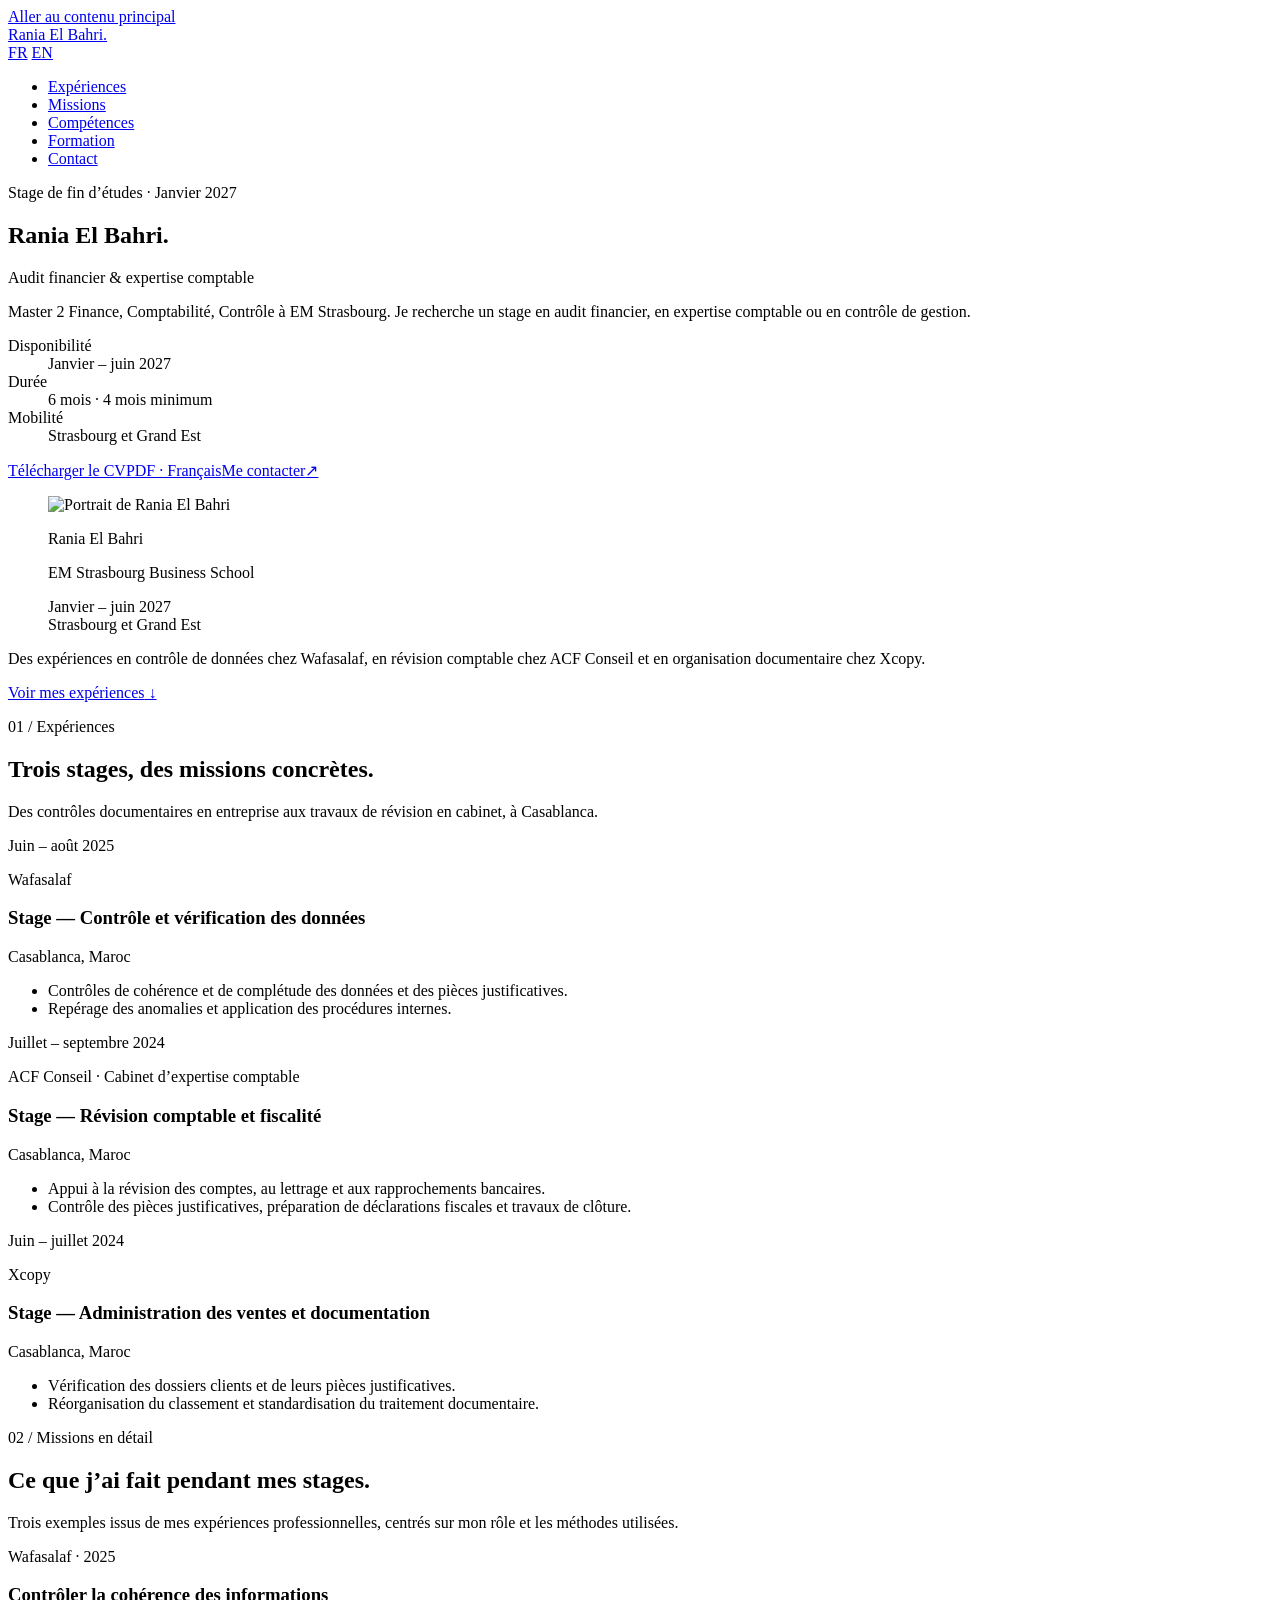
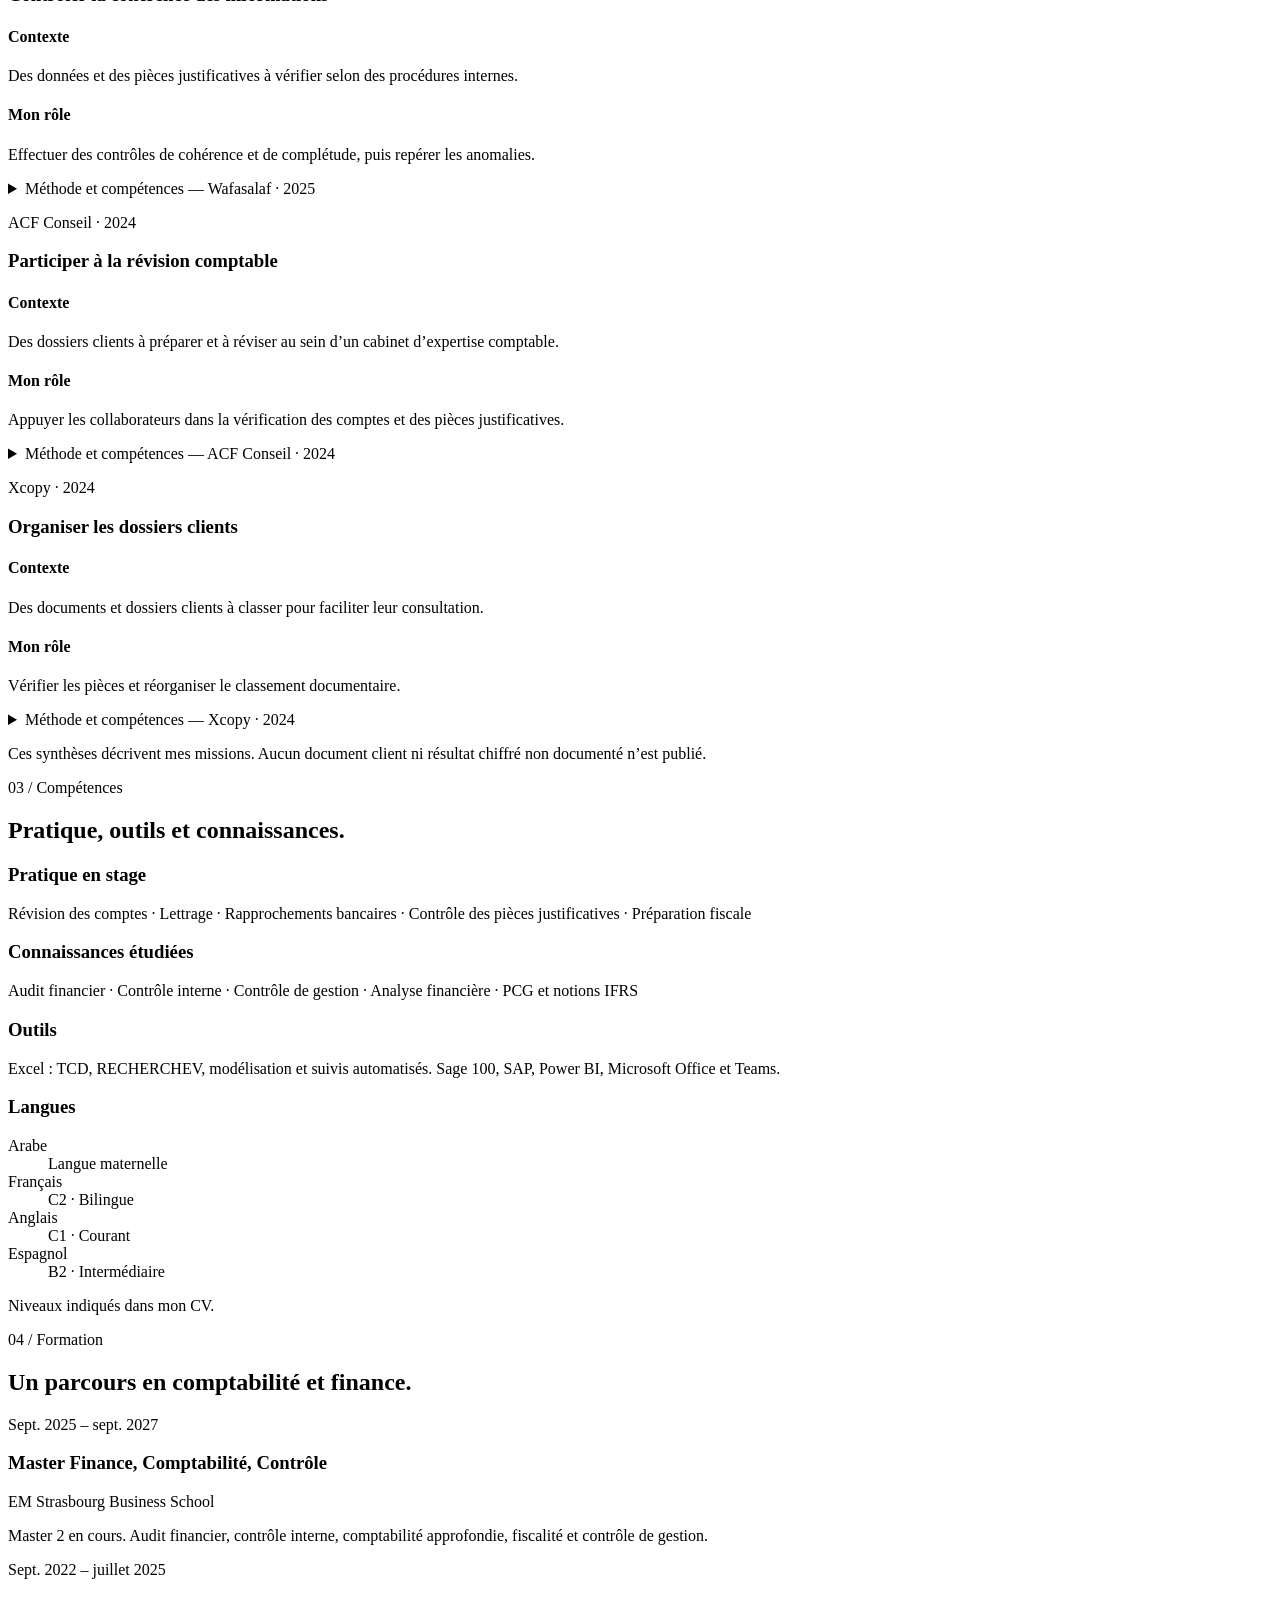
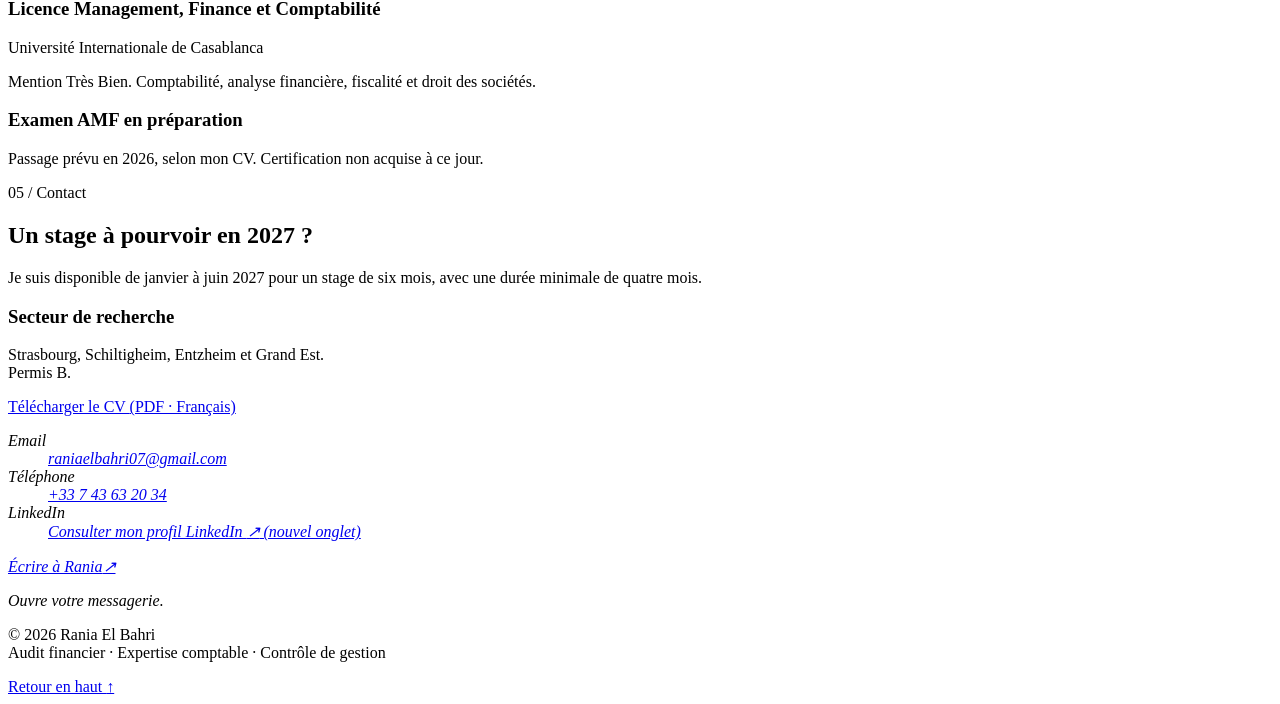
==== commit 0d736c10: "Add files via upload" ====
--- a/index.html
+++ b/index.html
@@ -1,2333 +1,559 @@
 <!doctype html>
 <html lang="fr">
-<head>
-  <meta charset="utf-8">
-  <meta name="viewport" content="width=device-width, initial-scale=1">
-  <meta name="description" content="Portfolio professionnel de Rania El Bahri, candidate en alternance Finance, Contrôle et Conformité, Master CCF à EM Strasbourg.">
-  <meta name="theme-color" content="#17324f">
-  <meta property="og:type" content="profile">
-  <meta property="og:title" content="Rania El Bahri — Alternance Finance, Contrôle & Conformité">
-  <meta property="og:description" content="Master CCF à EM Strasbourg, expériences en environnement bancaire, comptable et fiscal. Disponible dès septembre 2026.">
-  <meta property="profile:first_name" content="Rania">
-  <meta property="profile:last_name" content="El Bahri">
-  <meta name="twitter:card" content="summary">
-  <meta name="twitter:title" content="Rania El Bahri — Alternance Finance, Contrôle & Conformité">
-  <meta name="twitter:description" content="Master CCF à EM Strasbourg, expériences en environnement bancaire, comptable et fiscal. Disponible dès septembre 2026.">
-  <title>Rania El Bahri — Alternance Finance, Contrôle & Conformité</title>
-
-  <!-- TODO avant publication : confirmer le statut AMF, l'email, le téléphone, le profil LinkedIn, la photo finale, la disponibilité en septembre 2026, la durée de 12 mois, les KPI de stage, les noms définitifs des CV FR/EN et l'accord de Rania sur le ton. -->
-
-  <link rel="preconnect" href="https://fonts.googleapis.com">
-  <link rel="preconnect" href="https://fonts.gstatic.com" crossorigin>
-  <link href="https://fonts.googleapis.com/css2?family=Cormorant+Garamond:wght@500;600;700&family=DM+Sans:wght@400;500;600&display=swap" rel="stylesheet">
-
-  <script type="application/ld+json">
-  {
-    "@context": "https://schema.org",
-    "@type": "Person",
-    "name": "Rania El Bahri",
-    "jobTitle": "Candidate en alternance Finance, Contrôle et Conformité",
-    "description": "Étudiante en Master Comptabilité, Contrôle, Finance à EM Strasbourg.",
-    "email": "mailto:raniaelbahri17@gmail.com",
-    "telephone": "+33 7 43 63 20 34",
-    "sameAs": ["https://www.linkedin.com/in/rania-el-bahri-a7a823311/"],
-    "knowsLanguage": ["French", "Arabic", "English"],
-    "alumniOf": {
-      "@type": "CollegeOrUniversity",
-      "name": "Université internationale de Casablanca"
-    },
-    "affiliation": {
-      "@type": "CollegeOrUniversity",
-      "name": "EM Strasbourg Business School"
-    }
-  }
-  </script>
-
-  <style>
-    :root {
-      --navy-950: #10263d;
-      --navy-900: #17324f;
-      --navy-800: #244765;
-      --gold-700: #8a5b19;
-      --gold-500: #c28b39;
-      --gold-300: #e4bd7c;
-      --ivory: #f8f6f1;
-      --white: #ffffff;
-      --ink: #263443;
-      --muted: #5f6c78;
-      --line: #dcd8cf;
-      --surface: #f1eee7;
-      --shadow: 0 18px 50px rgba(16, 38, 61, 0.12);
-      --radius-sm: 4px;
-      --radius-md: 10px;
-      --header-height: 72px;
-      --content-width: 1180px;
-    }
-
-    *,
-    *::before,
-    *::after {
-      box-sizing: border-box;
-    }
-
-    html {
-      scroll-behavior: smooth;
-      scroll-padding-top: calc(var(--header-height) + 20px);
-    }
-
-    body {
-      margin: 0;
-      overflow-x: hidden;
-      background: var(--ivory);
-      color: var(--ink);
-      font-family: "DM Sans", Arial, sans-serif;
-      font-size: 16px;
-      line-height: 1.7;
-      text-rendering: optimizeLegibility;
-    }
-
-    body.menu-open {
-      overflow: hidden;
-    }
-
-    img,
-    svg {
-      display: block;
-    }
-
-    img {
-      max-width: 100%;
-    }
-
-    button,
-    a {
-      -webkit-tap-highlight-color: transparent;
-    }
-
-    button {
-      font: inherit;
-    }
-
-    a {
-      color: inherit;
-    }
-
-    [data-lang] {
-      transition: opacity 180ms ease;
-    }
-
-    body.lang-fr [data-lang="en"],
-    body.lang-en [data-lang="fr"] {
-      display: none !important;
-    }
-
-    .skip-link {
-      position: fixed;
-      top: 10px;
-      left: 10px;
-      z-index: 1000;
-      padding: 10px 16px;
-      transform: translateY(-160%);
-      background: var(--white);
-      color: var(--navy-900);
-      border: 2px solid var(--gold-700);
-      font-weight: 600;
-      text-decoration: none;
-    }
-
-    .skip-link:focus {
-      transform: translateY(0);
-    }
-
-    :focus-visible {
-      outline: 3px solid var(--gold-700);
-      outline-offset: 4px;
-      border-radius: 2px;
-    }
-
-    .section-dark :focus-visible,
-    .contact-card :focus-visible,
-    .closing :focus-visible,
-    .site-footer :focus-visible {
-      outline-color: var(--gold-300);
-    }
-
-    .container {
-      width: min(calc(100% - 64px), var(--content-width));
-      margin-inline: auto;
-    }
-
-    .site-header {
-      position: fixed;
-      inset: 0 0 auto;
-      z-index: 100;
-      height: var(--header-height);
-      background: rgba(248, 246, 241, 0.94);
-      border-bottom: 1px solid rgba(220, 216, 207, 0.9);
-      backdrop-filter: blur(14px);
-    }
-
-    .nav {
-      display: flex;
-      align-items: center;
-      justify-content: space-between;
-      height: 100%;
-      gap: 28px;
-    }
-
-    .brand {
-      flex-shrink: 0;
-      color: var(--navy-900);
-      font-family: "Cormorant Garamond", Georgia, serif;
-      font-size: 24px;
-      font-weight: 700;
-      letter-spacing: 0.02em;
-      text-decoration: none;
-    }
-
-    .nav-panel {
-      display: flex;
-      align-items: center;
-      gap: 28px;
-    }
-
-    .nav-links {
-      display: flex;
-      align-items: center;
-      gap: 24px;
-      margin: 0;
-      padding: 0;
-      list-style: none;
-    }
-
-    .nav-link {
-      position: relative;
-      color: var(--muted);
-      font-size: 12px;
-      font-weight: 600;
-      letter-spacing: 0.08em;
-      text-decoration: none;
-      text-transform: uppercase;
-    }
-
-    .nav-link::after {
-      position: absolute;
-      right: 0;
-      bottom: -7px;
-      left: 0;
-      height: 1px;
-      content: "";
-      transform: scaleX(0);
-      transform-origin: right;
-      background: var(--gold-700);
-      transition: transform 180ms ease;
-    }
-
-    .nav-link:hover,
-    .nav-link:focus-visible {
-      color: var(--navy-900);
-    }
-
-    .nav-link:hover::after,
-    .nav-link:focus-visible::after {
-      transform: scaleX(1);
-      transform-origin: left;
-    }
-
-    .language-switch {
-      display: inline-flex;
-      flex-shrink: 0;
-      padding: 3px;
-      border: 1px solid var(--line);
-      border-radius: 999px;
-      background: var(--white);
-    }
-
-    .language-button {
-      min-width: 40px;
-      min-height: 34px;
-      padding: 6px 10px;
-      border: 0;
-      border-radius: 999px;
-      background: transparent;
-      color: var(--muted);
-      cursor: pointer;
-      font-size: 12px;
-      font-weight: 600;
-      letter-spacing: 0.06em;
-    }
-
-    .language-button[aria-pressed="true"] {
-      background: var(--navy-900);
-      color: var(--white);
-    }
-
-    .nav-cv {
-      display: inline-flex;
-      align-items: center;
-      justify-content: center;
-      min-height: 42px;
-      padding: 9px 17px;
-      border: 1px solid var(--navy-900);
-      color: var(--navy-900);
-      font-size: 12px;
-      font-weight: 600;
-      letter-spacing: 0.04em;
-      text-decoration: none;
-      transition: color 180ms ease, background 180ms ease;
-    }
-
-    .nav-cv:hover,
-    .nav-cv:focus-visible {
-      background: var(--navy-900);
-      color: var(--white);
-    }
-
-    .menu-button {
-      display: none;
-      width: 44px;
-      height: 44px;
-      padding: 10px;
-      border: 1px solid var(--line);
-      background: var(--white);
-      color: var(--navy-900);
-      cursor: pointer;
-    }
-
-    .menu-button span,
-    .menu-button::before,
-    .menu-button::after {
-      display: block;
-      width: 100%;
-      height: 2px;
-      content: "";
-      background: currentColor;
-      transition: transform 180ms ease, opacity 180ms ease;
-    }
-
-    .menu-button span {
-      margin: 5px 0;
-    }
-
-    .menu-button[aria-expanded="true"]::before {
-      transform: translateY(7px) rotate(45deg);
-    }
-
-    .menu-button[aria-expanded="true"] span {
-      opacity: 0;
-    }
-
-    .menu-button[aria-expanded="true"]::after {
-      transform: translateY(-7px) rotate(-45deg);
-    }
-
-    main {
-      display: block;
-    }
-
-    .hero {
-      display: grid;
-      min-height: 100svh;
-      padding-top: var(--header-height);
-      grid-template-columns: minmax(0, 1.12fr) minmax(380px, 0.88fr);
-    }
-
-    .hero-copy {
-      display: flex;
-      align-items: center;
-      padding: 80px max(6vw, 48px);
-    }
-
-    .hero-copy-inner {
-      width: min(100%, 720px);
-      margin-left: auto;
-    }
-
-    .eyebrow {
-      display: flex;
-      align-items: center;
-      gap: 12px;
-      margin: 0 0 22px;
-      color: var(--gold-700);
-      font-size: 11px;
-      font-weight: 600;
-      letter-spacing: 0.13em;
-      line-height: 1.5;
-      text-transform: uppercase;
-    }
-
-    .eyebrow::before {
-      width: 30px;
-      height: 1px;
-      flex: 0 0 auto;
-      content: "";
-      background: currentColor;
-    }
-
-    h1,
-    h2,
-    h3,
-    p {
-      margin-top: 0;
-    }
-
-    h1,
-    h2,
-    h3 {
-      color: var(--navy-900);
-      font-family: "Cormorant Garamond", Georgia, serif;
-    }
-
-    h1 {
-      max-width: 760px;
-      margin-bottom: 22px;
-      font-size: clamp(48px, 5.8vw, 78px);
-      font-weight: 700;
-      letter-spacing: -0.025em;
-      line-height: 0.98;
-    }
-
-    h2 {
-      margin-bottom: 18px;
-      font-size: clamp(38px, 4vw, 56px);
-      font-weight: 700;
-      letter-spacing: -0.018em;
-      line-height: 1.02;
-    }
-
-    h3 {
-      font-size: 25px;
-      line-height: 1.2;
-    }
-
-    .hero-lead {
-      max-width: 650px;
-      margin-bottom: 16px;
-      padding-left: 20px;
-      border-left: 3px solid var(--gold-500);
-      color: var(--ink);
-      font-size: 18px;
-      line-height: 1.65;
-    }
-
-    .hero-proof {
-      max-width: 650px;
-      margin-bottom: 30px;
-      color: var(--muted);
-      font-size: 15px;
-    }
-
-    .hero-facts {
-      display: flex;
-      flex-wrap: wrap;
-      gap: 8px;
-      margin: 0 0 34px;
-      padding: 0;
-      list-style: none;
-    }
-
-    .hero-facts li {
-      padding: 7px 11px;
-      border: 1px solid var(--line);
-      background: rgba(255, 255, 255, 0.62);
-      color: var(--navy-900);
-      font-size: 12px;
-      font-weight: 600;
-    }
-
-    .cta-group {
-      display: flex;
-      flex-wrap: wrap;
-      gap: 12px;
-    }
-
-    .button {
-      display: inline-flex;
-      align-items: center;
-      justify-content: center;
-      min-height: 50px;
-      padding: 12px 23px;
-      border: 1px solid var(--navy-900);
-      cursor: pointer;
-      font-size: 14px;
-      font-weight: 600;
-      letter-spacing: 0.02em;
-      text-align: center;
-      text-decoration: none;
-      transition: transform 180ms ease, color 180ms ease, background 180ms ease, border-color 180ms ease;
-    }
-
-    .button-primary {
-      background: var(--navy-900);
-      color: var(--white);
-    }
-
-    .button-secondary {
-      background: transparent;
-      color: var(--navy-900);
-    }
-
-    .button-gold {
-      border-color: var(--gold-300);
-      background: var(--gold-300);
-      color: var(--navy-950);
-    }
-
-    .button:hover {
-      transform: translateY(-2px);
-    }
-
-    .button-primary:hover,
-    .button-primary:focus-visible {
-      background: var(--navy-800);
-    }
-
-    .button-secondary:hover,
-    .button-secondary:focus-visible {
-      background: var(--navy-900);
-      color: var(--white);
-    }
-
-    .button-gold:hover,
-    .button-gold:focus-visible {
-      border-color: #efcf9b;
-      background: #efcf9b;
-    }
-
-    .hero-panel {
-      position: relative;
-      display: flex;
-      align-items: center;
-      justify-content: center;
-      overflow: hidden;
-      padding: 72px 50px;
-      background: var(--navy-900);
-      color: var(--white);
-    }
-
-    .hero-panel::before,
-    .hero-panel::after {
-      position: absolute;
-      content: "";
-      border: 1px solid rgba(228, 189, 124, 0.22);
-      transform: rotate(45deg);
-    }
-
-    .hero-panel::before {
-      top: -100px;
-      right: -100px;
-      width: 330px;
-      height: 330px;
-    }
-
-    .hero-panel::after {
-      bottom: -80px;
-      left: -80px;
-      width: 230px;
-      height: 230px;
-    }
-
-    .identity-card {
-      position: relative;
-      z-index: 1;
-      width: min(100%, 420px);
-    }
-
-    .portrait {
-      width: 174px;
-      aspect-ratio: 173 / 186;
-      margin-bottom: 30px;
-      overflow: hidden;
-      border: 2px solid var(--gold-300);
-      border-radius: 50% 50% 46% 46%;
-      background: rgba(255, 255, 255, 0.06);
-      box-shadow: 18px 18px 0 rgba(228, 189, 124, 0.08);
-    }
-
-    .portrait img {
-      width: 100%;
-      height: 100%;
-      object-fit: cover;
-      object-position: center top;
-    }
-
-    .identity-name {
-      margin-bottom: 6px;
-      color: var(--white);
-      font-family: "Cormorant Garamond", Georgia, serif;
-      font-size: 34px;
-      font-weight: 700;
-      line-height: 1.05;
-    }
-
-    .identity-role {
-      margin-bottom: 28px;
-      color: var(--gold-300);
-      font-size: 12px;
-      font-weight: 600;
-      letter-spacing: 0.12em;
-      text-transform: uppercase;
-    }
-
-    .key-details {
-      display: grid;
-      margin: 0;
-      border-top: 1px solid rgba(255, 255, 255, 0.14);
-      grid-template-columns: 1fr 1fr;
-    }
-
-    .key-details div {
-      min-width: 0;
-      padding: 18px 12px 18px 0;
-      border-bottom: 1px solid rgba(255, 255, 255, 0.14);
-    }
-
-    .key-details div:nth-child(even) {
-      padding-right: 0;
-      padding-left: 18px;
-      border-left: 1px solid rgba(255, 255, 255, 0.14);
-    }
-
-    .key-details dt {
-      margin-bottom: 4px;
-      color: rgba(255, 255, 255, 0.62);
-      font-size: 10px;
-      font-weight: 600;
-      letter-spacing: 0.1em;
-      text-transform: uppercase;
-    }
-
-    .key-details dd {
-      margin: 0;
-      color: var(--white);
-      font-size: 14px;
-      font-weight: 500;
-      line-height: 1.45;
-    }
-
-    .section {
-      padding: 112px 0;
-    }
-
-    .section-muted {
-      background: var(--surface);
-    }
-
-    .section-dark {
-      background: var(--navy-900);
-      color: var(--white);
-    }
-
-    .section-dark h2,
-    .section-dark h3 {
-      color: var(--white);
-    }
-
-    .section-dark .eyebrow {
-      color: var(--gold-300);
-    }
-
-    .section-heading {
-      max-width: 720px;
-      margin-bottom: 56px;
-    }
-
-    .section-intro {
-      max-width: 670px;
-      margin-bottom: 0;
-      color: var(--muted);
-      font-size: 17px;
-    }
-
-    .section-dark .section-intro {
-      color: rgba(255, 255, 255, 0.72);
-    }
-
-    .profile-grid {
-      display: grid;
-      gap: 70px;
-      grid-template-columns: minmax(0, 1.2fr) minmax(300px, 0.8fr);
-    }
-
-    .profile-copy p {
-      margin-bottom: 21px;
-      font-size: 17px;
-    }
-
-    .profile-copy strong {
-      color: var(--navy-900);
-      font-weight: 600;
-    }
-
-    .value-card {
-      align-self: start;
-      padding: 36px;
-      border-top: 3px solid var(--gold-500);
-      background: var(--white);
-      box-shadow: var(--shadow);
-    }
-
-    .value-card h3 {
-      margin-bottom: 22px;
-    }
-
-    .value-list {
-      margin: 0;
-      padding: 0;
-      list-style: none;
-    }
-
-    .value-list li {
-      position: relative;
-      padding: 15px 0 15px 25px;
-      border-top: 1px solid var(--line);
-      color: var(--muted);
-      font-size: 14px;
-    }
-
-    .value-list li::before {
-      position: absolute;
-      top: 24px;
-      left: 3px;
-      width: 8px;
-      height: 8px;
-      content: "";
-      transform: rotate(45deg);
-      border: 1px solid var(--gold-700);
-    }
-
-    .journey-grid {
-      display: grid;
-      gap: 70px;
-      grid-template-columns: 1.18fr 0.82fr;
-    }
-
-    .column-label {
-      display: flex;
-      align-items: center;
-      gap: 13px;
-      margin-bottom: 30px;
-      color: var(--gold-700);
-      font-size: 11px;
-      font-weight: 600;
-      letter-spacing: 0.13em;
-      text-transform: uppercase;
-    }
-
-    .column-label::after {
-      height: 1px;
-      flex: 1;
-      content: "";
-      background: var(--line);
-    }
-
-    .timeline {
-      position: relative;
-      margin: 0;
-      padding: 0 0 0 30px;
-      list-style: none;
-    }
-
-    .timeline::before {
-      position: absolute;
-      top: 8px;
-      bottom: 18px;
-      left: 6px;
-      width: 1px;
-      content: "";
-      background: var(--line);
-    }
-
-    .timeline-item {
-      position: relative;
-      padding-bottom: 42px;
-    }
-
-    .timeline-item:last-child {
-      padding-bottom: 0;
-    }
-
-    .timeline-item::before {
-      position: absolute;
-      top: 7px;
-      left: -29px;
-      width: 11px;
-      height: 11px;
-      content: "";
-      border: 2px solid var(--ivory);
-      border-radius: 50%;
-      background: var(--gold-500);
-      box-shadow: 0 0 0 1px var(--gold-500);
-    }
-
-    .timeline-item.featured::before {
-      width: 15px;
-      height: 15px;
-      top: 5px;
-      left: -31px;
-      box-shadow: 0 0 0 5px rgba(194, 139, 57, 0.15);
-    }
-
-    .timeline-date {
-      margin-bottom: 5px;
-      color: var(--muted);
-      font-size: 11px;
-      font-weight: 600;
-      letter-spacing: 0.08em;
-      text-transform: uppercase;
-    }
-
-    .timeline-title {
-      margin-bottom: 4px;
-      color: var(--navy-900);
-      font-family: "Cormorant Garamond", Georgia, serif;
-      font-size: 23px;
-      font-weight: 700;
-      line-height: 1.2;
-    }
-
-    .timeline-org {
-      margin-bottom: 10px;
-      color: var(--gold-700);
-      font-size: 13px;
-      font-weight: 600;
-    }
-
-    .timeline-desc {
-      margin-bottom: 0;
-      color: var(--muted);
-      font-size: 14px;
-      line-height: 1.7;
-    }
-
-    .featured-label {
-      display: inline-block;
-      margin-bottom: 10px;
-      padding: 4px 9px;
-      border: 1px solid rgba(138, 91, 25, 0.28);
-      background: rgba(194, 139, 57, 0.09);
-      color: var(--gold-700);
-      font-size: 10px;
-      font-weight: 600;
-      letter-spacing: 0.08em;
-      text-transform: uppercase;
-    }
-
-    .skills-grid {
-      display: grid;
-      gap: 16px;
-      grid-template-columns: repeat(3, 1fr);
-    }
-
-    .skill-card {
-      padding: 28px;
-      border: 1px solid var(--line);
-      background: var(--white);
-    }
-
-    .skill-card h3 {
-      margin-bottom: 17px;
-      font-size: 21px;
-    }
-
-    .skill-list {
-      display: flex;
-      flex-wrap: wrap;
-      gap: 7px;
-      margin: 0;
-      padding: 0;
-      list-style: none;
-    }
-
-    .skill-list li {
-      padding: 6px 10px;
-      border: 1px solid var(--line);
-      background: var(--ivory);
-      color: var(--ink);
-      font-size: 13px;
-      line-height: 1.45;
-    }
-
-    .projects-grid {
-      display: grid;
-      gap: 18px;
-      grid-template-columns: repeat(3, minmax(0, 1fr));
-    }
-
-    .project-card {
-      display: flex;
-      min-width: 0;
-      flex-direction: column;
-      padding: 32px 28px;
-      border: 1px solid rgba(255, 255, 255, 0.14);
-      background: rgba(255, 255, 255, 0.045);
-      transition: transform 180ms ease, background 180ms ease, border-color 180ms ease;
-    }
-
-    .project-card:hover {
-      transform: translateY(-4px);
-      border-color: rgba(228, 189, 124, 0.5);
-      background: rgba(255, 255, 255, 0.075);
-    }
-
-    .project-number {
-      margin-bottom: 25px;
-      color: rgba(228, 189, 124, 0.58);
-      font-family: "Cormorant Garamond", Georgia, serif;
-      font-size: 42px;
-      font-weight: 700;
-      line-height: 1;
-    }
-
-    .project-card h3 {
-      margin-bottom: 7px;
-      font-size: 25px;
-    }
-
-    .project-org {
-      margin-bottom: 22px;
-      color: var(--gold-300);
-      font-size: 11px;
-      font-weight: 600;
-      letter-spacing: 0.08em;
-      text-transform: uppercase;
-    }
-
-    .case-summary {
-      margin-bottom: 23px;
-    }
-
-    .case-block {
-      padding: 14px 0;
-      border-top: 1px solid rgba(255, 255, 255, 0.12);
-    }
-
-    .case-label {
-      margin-bottom: 5px;
-      color: var(--gold-300);
-      font-size: 10px;
-      font-weight: 600;
-      letter-spacing: 0.12em;
-      text-transform: uppercase;
-    }
-
-    .case-text {
-      margin-bottom: 0;
-      color: rgba(255, 255, 255, 0.76);
-      font-size: 14px;
-      line-height: 1.65;
-    }
-
-    .case-text strong {
-      color: var(--white);
-      font-weight: 600;
-    }
-
-    .result-note {
-      display: inline-block;
-      margin-top: 8px;
-      padding: 7px 10px;
-      border: 1px solid rgba(228, 189, 124, 0.35);
-      background: rgba(228, 189, 124, 0.09);
-      color: #f0d4a5;
-      font-size: 13px;
-      font-weight: 600;
-      line-height: 1.5;
-    }
-
-    .drawer-toggle {
-      display: inline-flex;
-      align-items: center;
-      justify-content: space-between;
-      width: 100%;
-      min-height: 46px;
-      margin-top: auto;
-      padding: 10px 13px;
-      border: 1px solid rgba(228, 189, 124, 0.45);
-      background: transparent;
-      color: var(--gold-300);
-      cursor: pointer;
-      font-size: 12px;
-      font-weight: 600;
-      letter-spacing: 0.06em;
-      text-align: left;
-      text-transform: uppercase;
-    }
-
-    .drawer-toggle:hover,
-    .drawer-toggle:focus-visible {
-      background: rgba(228, 189, 124, 0.1);
-    }
-
-    .drawer-icon {
-      width: 9px;
-      height: 9px;
-      margin-left: 12px;
-      flex: 0 0 auto;
-      transform: rotate(45deg);
-      border-right: 2px solid currentColor;
-      border-bottom: 2px solid currentColor;
-      transition: transform 180ms ease;
-    }
-
-    .drawer-toggle[aria-expanded="true"] .drawer-icon {
-      transform: rotate(225deg) translate(-2px, -2px);
-    }
-
-    .case-drawer {
-      padding-top: 9px;
-      animation: reveal 220ms ease both;
-    }
-
-    .case-drawer[hidden] {
-      display: none;
-    }
-
-    @keyframes reveal {
-      from {
-        opacity: 0;
-        transform: translateY(-7px);
+  <head>
+    <meta charset="utf-8" />
+    <meta name="viewport" content="width=device-width, initial-scale=1" />
+    <title>Rania El Bahri | Stage audit — Janvier 2027</title>
+    <meta
+      name="description"
+      content="Master 2 Finance, Comptabilité, Contrôle à EM Strasbourg. Stage de fin d’études de janvier à juin 2027, à Strasbourg et dans le Grand Est. CV et expériences."
+    />
+    <meta name="theme-color" content="#17324f" />
+    <meta name="referrer" content="strict-origin-when-cross-origin" />
+    <link rel="canonical" href="https://ran0517.github.io/portfolio/" />
+    <link
+      rel="alternate"
+      hreflang="fr"
+      href="https://ran0517.github.io/portfolio/"
+    />
+    <link
+      rel="alternate"
+      hreflang="en"
+      href="https://ran0517.github.io/portfolio/en.html"
+    />
+    <link
+      rel="alternate"
+      hreflang="x-default"
+      href="https://ran0517.github.io/portfolio/"
+    />
+    <meta property="og:type" content="profile" />
+    <meta
+      property="og:title"
+      content="Rania El Bahri | Stage audit — Janvier 2027"
+    />
+    <meta
+      property="og:description"
+      content="Master 2 Finance, Comptabilité, Contrôle à EM Strasbourg. Stage de fin d’études de janvier à juin 2027, à Strasbourg et dans le Grand Est. CV et expériences."
+    />
+    <meta property="og:url" content="https://ran0517.github.io/portfolio/" />
+    <meta property="og:locale" content="fr_FR" />
+    <meta property="og:locale:alternate" content="en_GB" />
+    <meta
+      property="og:image"
+      content="https://ran0517.github.io/portfolio/assets/social-fr.png"
+    />
+    <meta property="og:image:width" content="1200" />
+    <meta property="og:image:height" content="630" />
+    <meta
+      property="og:image:alt"
+      content="Rania El Bahri — Stage de fin d’études, janvier 2027 — Audit et comptabilité"
+    />
+    <meta name="twitter:card" content="summary_large_image" />
+    <meta
+      name="twitter:title"
+      content="Rania El Bahri | Stage audit — Janvier 2027"
+    />
+    <meta
+      name="twitter:description"
+      content="Master 2 Finance, Comptabilité, Contrôle à EM Strasbourg. Stage de fin d’études de janvier à juin 2027, à Strasbourg et dans le Grand Est. CV et expériences."
+    />
+    <meta
+      name="twitter:image"
+      content="https://ran0517.github.io/portfolio/assets/social-fr.png"
+    />
+    <meta
+      name="twitter:image:alt"
+      content="Rania El Bahri — Stage de fin d’études, janvier 2027 — Audit et comptabilité"
+    />
+    <link rel="icon" href="assets/favicon.svg" type="image/svg+xml" />
+    <link rel="stylesheet" href="assets/styles.css" />
+    <script src="assets/main.js" defer></script>
+    <script type="application/ld+json">
+      {
+        "@context": "https://schema.org",
+        "@type": "Person",
+        "name": "Rania El Bahri",
+        "url": "https://ran0517.github.io/portfolio/",
+        "sameAs": ["https://www.linkedin.com/in/rania-el-bahri-a7a823311/"]
       }
-      to {
-        opacity: 1;
-        transform: translateY(0);
-      }
-    }
-
-    .method-note {
-      max-width: 780px;
-      margin: 42px 0 0;
-      color: rgba(255, 255, 255, 0.58);
-      font-size: 12px;
-    }
-
-    .contact-grid {
-      display: grid;
-      align-items: start;
-      gap: 80px;
-      grid-template-columns: minmax(0, 1fr) minmax(360px, 0.82fr);
-    }
-
-    .contact-copy .section-intro {
-      margin-bottom: 30px;
-    }
-
-    .availability-list {
-      display: grid;
-      gap: 12px;
-      margin: 0 0 34px;
-      padding: 0;
-      list-style: none;
-    }
-
-    .availability-list li {
-      display: flex;
-      align-items: flex-start;
-      gap: 12px;
-      color: var(--ink);
-      font-size: 14px;
-    }
-
-    .availability-list li::before {
-      width: 8px;
-      height: 8px;
-      margin-top: 8px;
-      flex: 0 0 auto;
-      content: "";
-      transform: rotate(45deg);
-      background: var(--gold-500);
-    }
-
-    .contact-card {
-      padding: 42px;
-      background: var(--navy-900);
-      color: var(--white);
-      box-shadow: var(--shadow);
-    }
-
-    .contact-card h3 {
-      margin-bottom: 12px;
-      color: var(--white);
-      font-size: 30px;
-    }
-
-    .contact-card > p {
-      margin-bottom: 26px;
-      color: rgba(255, 255, 255, 0.72);
-      font-size: 14px;
-    }
-
-    .contact-list {
-      display: grid;
-      gap: 0;
-      margin: 0 0 28px;
-      padding: 0;
-      list-style: none;
-      border-top: 1px solid rgba(255, 255, 255, 0.14);
-    }
-
-    .contact-list li {
-      padding: 14px 0;
-      border-bottom: 1px solid rgba(255, 255, 255, 0.14);
-    }
-
-    .contact-label {
-      display: block;
-      margin-bottom: 2px;
-      color: var(--gold-300);
-      font-size: 10px;
-      font-weight: 600;
-      letter-spacing: 0.1em;
-      text-transform: uppercase;
-    }
-
-    .contact-value {
-      color: var(--white);
-      font-size: 14px;
-      font-weight: 500;
-      overflow-wrap: anywhere;
-      text-decoration-thickness: 1px;
-      text-underline-offset: 4px;
-    }
-
-    .contact-value:hover {
-      color: var(--gold-300);
-    }
-
-    .contact-actions {
-      display: flex;
-      flex-wrap: wrap;
-      gap: 10px;
-    }
-
-    .closing {
-      padding: 60px 0;
-      border-top: 1px solid rgba(255, 255, 255, 0.1);
-      background: var(--navy-950);
-      text-align: center;
-    }
-
-    .closing p {
-      max-width: 720px;
-      margin: 0 auto;
-      color: var(--white);
-      font-family: "Cormorant Garamond", Georgia, serif;
-      font-size: clamp(27px, 3.5vw, 40px);
-      font-weight: 600;
-      line-height: 1.25;
-    }
-
-    .site-footer {
-      padding: 28px 0;
-      background: #0b1d2f;
-      color: rgba(255, 255, 255, 0.62);
-    }
-
-    .footer-inner {
-      display: flex;
-      align-items: center;
-      justify-content: space-between;
-      gap: 24px;
-    }
-
-    .footer-inner p {
-      margin: 0;
-      font-size: 12px;
-    }
-
-    .footer-links {
-      display: flex;
-      flex-wrap: wrap;
-      justify-content: flex-end;
-      gap: 18px;
-    }
-
-    .footer-links a {
-      font-size: 12px;
-      text-decoration: none;
-    }
-
-    .footer-links a:hover {
-      color: var(--gold-300);
-      text-decoration: underline;
-      text-underline-offset: 4px;
-    }
-
-    .back-to-top {
-      position: fixed;
-      right: 24px;
-      bottom: 24px;
-      z-index: 80;
-      display: grid;
-      width: 46px;
-      height: 46px;
-      place-items: center;
-      border: 1px solid rgba(255, 255, 255, 0.35);
-      border-radius: 50%;
-      background: var(--navy-900);
-      color: var(--white);
-      cursor: pointer;
-      opacity: 0;
-      pointer-events: none;
-      transform: translateY(10px);
-      visibility: hidden;
-      box-shadow: 0 8px 25px rgba(16, 38, 61, 0.25);
-      transition: opacity 180ms ease, transform 180ms ease, visibility 180ms ease, background 180ms ease;
-    }
-
-    .back-to-top[hidden] {
-      display: none;
-    }
-
-    .back-to-top.is-visible {
-      opacity: 1;
-      pointer-events: auto;
-      transform: translateY(0);
-      visibility: visible;
-    }
-
-    .back-to-top:hover {
-      background: var(--gold-700);
-    }
-
-    .back-to-top::before {
-      width: 10px;
-      height: 10px;
-      margin-top: 5px;
-      content: "";
-      transform: rotate(45deg);
-      border-top: 2px solid currentColor;
-      border-left: 2px solid currentColor;
-    }
-
-    @media (max-width: 1280px) {
-      .hero-copy {
-        padding-inline: 5vw;
-      }
-
-      .hero-panel {
-        padding-inline: 4vw;
-      }
-    }
-
-    @media (max-width: 1024px) {
-      :root {
-        --header-height: 68px;
-      }
-
-      .container {
-        width: min(calc(100% - 48px), var(--content-width));
-      }
-
-      .nav-panel {
-        gap: 18px;
-      }
-
-      .nav-links {
-        gap: 17px;
-      }
-
-      .nav-cv {
-        display: none;
-      }
-
-      .hero {
-        min-height: auto;
-        grid-template-columns: 1fr 0.78fr;
-      }
-
-      .hero-copy {
-        padding: 80px 4.5vw;
-      }
-
-      .hero-panel {
-        padding: 70px 4vw;
-      }
-
-      .profile-grid,
-      .journey-grid,
-      .contact-grid {
-        gap: 48px;
-      }
-
-      .skills-grid {
-        grid-template-columns: repeat(2, 1fr);
-      }
-
-      .projects-grid {
-        grid-template-columns: 1fr;
-      }
-
-      .project-card {
-        padding: 34px;
-      }
-    }
-
-    @media (max-width: 768px) {
-      .container {
-        width: min(calc(100% - 40px), var(--content-width));
-      }
-
-      .menu-button {
-        display: block;
-      }
-
-      .nav-panel {
-        position: fixed;
-        top: var(--header-height);
-        right: 0;
-        left: 0;
-        display: none;
-        max-height: calc(100svh - var(--header-height));
-        overflow-y: auto;
-        padding: 26px 20px 34px;
-        border-bottom: 1px solid var(--line);
-        background: var(--ivory);
-        box-shadow: 0 15px 35px rgba(16, 38, 61, 0.14);
-      }
-
-      .nav-panel.is-open {
-        display: block;
-      }
-
-      .nav-links {
-        align-items: stretch;
-        flex-direction: column;
-        gap: 0;
-        margin-bottom: 22px;
-      }
-
-      .nav-links li {
-        border-bottom: 1px solid var(--line);
-      }
-
-      .nav-link {
-        display: block;
-        padding: 14px 4px;
-        font-size: 14px;
-      }
-
-      .nav-link::after {
-        display: none;
-      }
-
-      .language-switch {
-        margin-right: 12px;
-      }
-
-      .nav-cv {
-        display: inline-flex;
-      }
-
-      .hero {
-        grid-template-columns: 1fr;
-      }
-
-      .hero-copy {
-        padding: 74px 20px 64px;
-      }
-
-      .hero-copy-inner {
-        width: 100%;
-        margin: 0;
-      }
-
-      .hero-panel {
-        justify-content: flex-start;
-        padding: 60px 20px;
-      }
-
-      .identity-card {
-        width: min(100%, 520px);
-        margin-inline: auto;
-      }
-
-      .portrait {
-        width: 150px;
-      }
-
-      .section {
-        padding: 84px 0;
-      }
-
-      .section-heading {
-        margin-bottom: 42px;
-      }
-
-      .profile-grid,
-      .journey-grid,
-      .contact-grid {
-        grid-template-columns: 1fr;
-      }
-
-      .skills-grid {
-        grid-template-columns: 1fr;
-      }
-
-      .contact-card {
-        padding: 36px;
-      }
-
-      .footer-inner {
-        align-items: flex-start;
-        flex-direction: column;
-      }
-
-      .footer-links {
-        justify-content: flex-start;
-      }
-    }
-
-    @media (max-width: 480px) {
-      .container {
-        width: min(calc(100% - 32px), var(--content-width));
-      }
-
-      .brand {
-        font-size: 21px;
-      }
-
-      h1 {
-        font-size: clamp(42px, 13vw, 58px);
-      }
-
-      h2 {
-        font-size: clamp(35px, 11vw, 46px);
-      }
-
-      .hero-copy {
-        padding-inline: 16px;
-      }
-
-      .hero-lead {
-        padding-left: 15px;
-        font-size: 16px;
-      }
-
-      .hero-proof {
-        font-size: 14px;
-      }
-
-      .hero-facts {
-        display: grid;
-        grid-template-columns: 1fr 1fr;
-      }
-
-      .hero-facts li {
-        display: flex;
-        align-items: center;
-        min-height: 48px;
-      }
-
-      .cta-group,
-      .contact-actions {
-        align-items: stretch;
-        flex-direction: column;
-      }
-
-      .button {
-        width: 100%;
-      }
-
-      .key-details {
-        grid-template-columns: 1fr;
-      }
-
-      .key-details div,
-      .key-details div:nth-child(even) {
-        padding: 15px 0;
-        border-left: 0;
-      }
-
-      .value-card,
-      .skill-card,
-      .project-card,
-      .contact-card {
-        padding: 27px 22px;
-      }
-
-      .timeline {
-        padding-left: 27px;
-      }
-
-      .timeline-item::before {
-        left: -26px;
-      }
-
-      .timeline-item.featured::before {
-        left: -28px;
-      }
-
-      .timeline-title {
-        font-size: 21px;
-      }
-
-      .back-to-top {
-        right: 16px;
-        bottom: 16px;
-      }
-    }
-
-    @media (max-width: 360px) {
-      .container {
-        width: min(calc(100% - 24px), var(--content-width));
-      }
-
-      .site-header .container {
-        width: calc(100% - 20px);
-      }
-
-      .hero-copy,
-      .hero-panel {
-        padding-inline: 12px;
-      }
-
-      .hero-facts {
-        grid-template-columns: 1fr;
-      }
-
-      .nav-cv {
-        width: 100%;
-        margin-top: 14px;
-      }
-
-      .value-card,
-      .skill-card,
-      .project-card,
-      .contact-card {
-        padding-inline: 18px;
-      }
-    }
-
-    @media (prefers-reduced-motion: reduce) {
-      html {
-        scroll-behavior: auto;
-      }
-
-      *,
-      *::before,
-      *::after {
-        scroll-behavior: auto !important;
-        animation-duration: 0.01ms !important;
-        animation-iteration-count: 1 !important;
-        transition-duration: 0.01ms !important;
-      }
-    }
-  </style>
-</head>
-
-<body class="lang-fr">
-  <a class="skip-link" href="#main-content">
-    <span data-lang="fr">Aller au contenu principal</span>
-    <span data-lang="en">Skip to main content</span>
-  </a>
-
-  <header class="site-header">
-    <nav class="nav container" aria-label="Navigation principale" data-aria-fr="Navigation principale" data-aria-en="Main navigation">
-      <a class="brand" href="#top" aria-label="Rania El Bahri — Accueil" data-aria-fr="Rania El Bahri — Accueil" data-aria-en="Rania El Bahri — Home">Rania El Bahri</a>
-
-      <button class="menu-button" type="button" aria-expanded="false" aria-controls="nav-panel" aria-label="Ouvrir le menu" data-aria-open-fr="Ouvrir le menu" data-aria-open-en="Open menu" data-aria-close-fr="Fermer le menu" data-aria-close-en="Close menu">
-        <span aria-hidden="true"></span>
-      </button>
-
-      <div class="nav-panel" id="nav-panel">
-        <ul class="nav-links">
-          <li><a class="nav-link" href="#profil"><span data-lang="fr">Profil</span><span data-lang="en">Profile</span></a></li>
-          <li><a class="nav-link" href="#parcours"><span data-lang="fr">Parcours</span><span data-lang="en">Experience</span></a></li>
-          <li><a class="nav-link" href="#competences"><span data-lang="fr">Compétences</span><span data-lang="en">Skills</span></a></li>
-          <li><a class="nav-link" href="#projets"><span data-lang="fr">Études de cas</span><span data-lang="en">Case studies</span></a></li>
-          <li><a class="nav-link" href="#contact">Contact</a></li>
-        </ul>
-
-        <div class="language-switch" role="group" aria-label="Choisir la langue" data-aria-fr="Choisir la langue" data-aria-en="Choose language">
-          <button class="language-button" id="lang-fr" type="button" aria-pressed="true" aria-label="Afficher le site en français" data-aria-fr="Afficher le site en français" data-aria-en="Display the website in French">FR</button>
-          <button class="language-button" id="lang-en" type="button" aria-pressed="false" aria-label="Afficher le site en anglais" data-aria-fr="Afficher le site en anglais" data-aria-en="Display the website in English">EN</button>
-        </div>
-
-        <a class="nav-cv" href="CV_Rania_El_Bahri_FR.pdf" download data-lang="fr">Télécharger le CV</a>
-        <a class="nav-cv" href="CV_Rania_El_Bahri_EN.pdf" download data-lang="en">Download resume</a>
-      </div>
-    </nav>
-  </header>
-
-  <main id="main-content" tabindex="-1">
-    <section class="hero" id="top" aria-labelledby="hero-title">
-      <div class="hero-copy">
-        <div class="hero-copy-inner">
-          <p class="eyebrow">
-            <span data-lang="fr">Alternance dès septembre 2026</span>
-            <span data-lang="en">Work-study from September 2026</span>
+    </script>
+  </head>
+  <body id="top">
+    <a class="skip-link" href="#main-content">Aller au contenu principal</a>
+    <header class="site-header">
+      <nav class="nav container" aria-label="Navigation principale">
+        <a class="brand" href="#top" aria-label="Rania El Bahri — Accueil"
+          >Rania El Bahri<span aria-hidden="true">.</span></a
+        >
+        <div
+          class="language-switch"
+          aria-label="Choisir la langue"
+          role="group"
+        >
+          <a
+            href="index.html"
+            lang="fr"
+            hreflang="fr"
+            aria-label="Français"
+            aria-current="page"
+            >FR</a
+          >
+          <a href="en.html" lang="en" hreflang="en" aria-label="English">EN</a>
+        </div>
+        <button
+          class="menu-button"
+          type="button"
+          aria-expanded="false"
+          aria-controls="nav-panel"
+          data-open="Ouvrir le menu"
+          data-close="Fermer le menu"
+          aria-label="Ouvrir le menu"
+          hidden
+        >
+          Menu<span aria-hidden="true"> +</span>
+        </button>
+        <div class="nav-panel" id="nav-panel">
+          <ul class="nav-links">
+            <li><a href="#parcours">Expériences</a></li>
+            <li><a href="#projets">Missions</a></li>
+            <li><a href="#competences">Compétences</a></li>
+            <li><a href="#formation">Formation</a></li>
+            <li><a href="#contact">Contact</a></li>
+          </ul>
+        </div>
+      </nav>
+    </header>
+    <main id="main-content" tabindex="-1">
+      <section class="hero container" aria-labelledby="hero-title">
+        <div class="hero-copy">
+          <p class="eyebrow">Stage de fin d’études · Janvier 2027</p>
+          <h1 id="hero-title">
+            Rania El Bahri<span aria-hidden="true">.</span>
+          </h1>
+          <p class="hero-role">Audit financier &amp; expertise comptable</p>
+          <p class="hero-lead">
+            Master 2 Finance, Comptabilité, Contrôle à EM Strasbourg. Je
+            recherche un stage en audit financier, en expertise comptable ou en
+            contrôle de gestion.
           </p>
-
-          <h1 id="hero-title">
-            <span data-lang="fr">Finance, contrôle et conformité pour des décisions fiables.</span>
-            <span data-lang="en">Finance, control and compliance for reliable decisions.</span>
-          </h1>
-
-          <p class="hero-lead" data-lang="fr">
-            Étudiante en Master CCF à EM Strasbourg, je recherche une alternance où fiabiliser les données, contrôler les dossiers et contribuer à des processus financiers rigoureux.
-          </p>
-          <p class="hero-lead" data-lang="en">
-            As a Master's student in Accounting, Control and Finance at EM Strasbourg, I am seeking a work-study role where I can improve data reliability, review files and support rigorous financial processes.
-          </p>
-
-          <p class="hero-proof" data-lang="fr">
-            Mes expériences chez Wafasalaf, ACF Conseil et Xcopy m'ont confrontée à trois enjeux concrets : conformité en environnement bancaire, rigueur comptable et fiscale, et amélioration des processus documentaires.
-          </p>
-          <p class="hero-proof" data-lang="en">
-            My experience at Wafasalaf, ACF Conseil and Xcopy covers three practical areas: compliance in banking, accounting and tax accuracy, and document process improvement.
-          </p>
-
-          <ul class="hero-facts" aria-label="Informations clés" data-aria-fr="Informations clés" data-aria-en="Key information">
-            <li><span data-lang="fr">12 mois</span><span data-lang="en">12 months</span></li>
-            <li><span data-lang="fr">3 sem. entreprise / 1 sem. école</span><span data-lang="en">3 weeks company / 1 week school</span></li>
-            <li><span data-lang="fr">Île-de-France & Strasbourg</span><span data-lang="en">Île-de-France & Strasbourg</span></li>
-            <li><span data-lang="fr">Finance · Contrôle · Conformité</span><span data-lang="en">Finance · Control · Compliance</span></li>
-          </ul>
-
-          <div class="cta-group">
-            <a class="button button-primary" href="#contact">
-              <span data-lang="fr">Échanger sur une alternance</span>
-              <span data-lang="en">Discuss a work-study opportunity</span>
-            </a>
-            <a class="button button-secondary" href="CV_Rania_El_Bahri_FR.pdf" download data-lang="fr">Télécharger le CV</a>
-            <a class="button button-secondary" href="CV_Rania_El_Bahri_EN.pdf" download data-lang="en">Download resume</a>
-          </div>
-        </div>
-      </div>
-
-      <aside class="hero-panel" aria-label="Présentation de Rania El Bahri" data-aria-fr="Présentation de Rania El Bahri" data-aria-en="About Rania El Bahri">
-        <div class="identity-card">
-          <div class="portrait">
-            <img src="photo.jpg" width="173" height="186" alt="Portrait professionnel de Rania El Bahri" data-alt-fr="Portrait professionnel de Rania El Bahri" data-alt-en="Professional portrait of Rania El Bahri" fetchpriority="high">
-          </div>
-          <p class="identity-name">Rania El Bahri</p>
-          <p class="identity-role">
-            <span data-lang="fr">Finance · Contrôle · Conformité</span>
-            <span data-lang="en">Finance · Control · Compliance</span>
-          </p>
-          <dl class="key-details">
+          <dl class="hero-facts">
             <div>
-              <dt data-lang="fr">Formation</dt>
-              <dt data-lang="en">Education</dt>
-              <dd>Master CCF · EM Strasbourg</dd>
+              <dt>Disponibilité</dt>
+              <dd>Janvier – juin 2027</dd>
             </div>
             <div>
-              <dt data-lang="fr">Expérience clé</dt>
-              <dt data-lang="en">Key experience</dt>
-              <dd><span data-lang="fr">Wafasalaf · Back-office bancaire</span><span data-lang="en">Wafasalaf · Banking back office</span></dd>
+              <dt>Durée</dt>
+              <dd>6 mois · 4 mois minimum</dd>
             </div>
             <div>
-              <dt data-lang="fr">Langues</dt>
-              <dt data-lang="en">Languages</dt>
-              <dd><span data-lang="fr">Français · Arabe · Anglais</span><span data-lang="en">French · Arabic · English</span></dd>
-            </div>
-            <div>
-              <dt data-lang="fr">Rythme</dt>
-              <dt data-lang="en">Schedule</dt>
-              <dd><span data-lang="fr">3 sem. entreprise / 1 sem. école</span><span data-lang="en">3 weeks company / 1 week school</span></dd>
+              <dt>Mobilité</dt>
+              <dd>Strasbourg et Grand Est</dd>
             </div>
           </dl>
-        </div>
-      </aside>
-    </section>
-
-    <section class="section" id="profil" aria-labelledby="profile-title">
-      <div class="container">
-        <div class="section-heading">
-          <p class="eyebrow"><span data-lang="fr">Profil</span><span data-lang="en">Profile</span></p>
-          <h2 id="profile-title">
-            <span data-lang="fr">De la vérification des dossiers au Master CCF.</span>
-            <span data-lang="en">From file review to a Master's in Accounting, Control and Finance.</span>
-          </h2>
-        </div>
-
-        <div class="profile-grid">
-          <div class="profile-copy">
-            <p data-lang="fr">
-              Au cours de mes stages, j'ai principalement travaillé sur la vérification d'informations, la conformité de dossiers et l'organisation documentaire. Le Master Comptabilité – Contrôle – Finance me permet aujourd'hui de relier ces pratiques aux enjeux de comptabilité, de contrôle et de finance.
+          <div class="cta-group">
+            <a
+              class="button button-primary"
+              href="CV_Rania_El_Bahri_FR.pdf"
+              download
+              >Télécharger le CV<span class="button-note"
+                >PDF · Français</span
+              ></a
+            ><a class="button button-secondary" href="#contact"
+              >Me contacter<span aria-hidden="true">↗</span></a
+            >
+          </div>
+        </div>
+        <figure class="identity">
+          <div class="portrait-wrap">
+            <img
+              src="assets/portrait.png"
+              width="228"
+              height="276"
+              alt="Portrait de Rania El Bahri"
+              fetchpriority="high"
+            />
+          </div>
+          <figcaption>
+            <p>Rania El Bahri</p>
+            <span>EM Strasbourg Business School</span>
+            <p class="identity-note">
+              Janvier – juin 2027<br />Strasbourg et Grand Est
             </p>
-            <p data-lang="fr">
-              Chez <strong>Wafasalaf</strong>, j'ai vérifié la conformité et la cohérence de dossiers de financement dans un back-office bancaire réglementé. J'y ai appris à suivre une procédure, repérer une anomalie et mesurer l'impact d'un dossier incomplet sur le traitement d'une demande.
+          </figcaption>
+        </figure>
+        <div class="hero-intro" id="profil">
+          <p>
+            Des expériences en contrôle de données chez Wafasalaf, en révision
+            comptable chez ACF Conseil et en organisation documentaire chez
+            Xcopy.
+          </p>
+          <a class="text-link" href="#parcours"
+            >Voir mes expériences<span aria-hidden="true"> ↓</span></a
+          >
+        </div>
+      </section>
+      <section
+        class="section section-muted"
+        id="parcours"
+        aria-labelledby="experience-title"
+      >
+        <div class="container">
+          <div class="section-heading">
+            <p class="eyebrow">01 / Expériences</p>
+            <h2 id="experience-title">Trois stages, des missions concrètes.</h2>
+            <p>
+              Des contrôles documentaires en entreprise aux travaux de révision
+              en cabinet, à Casablanca.
             </p>
-            <p data-lang="fr">
-              Chez <strong>ACF Conseil</strong>, la préparation de déclarations fiscales, la révision des comptes et le contrôle des pièces justificatives ont renforcé ma rigueur comptable et documentaire. Chez <strong>Xcopy</strong>, j'ai appliqué cette méthode à l'organisation d'un système d'archivage.
+          </div>
+          <div class="experience-list">
+            <article class="experience-row">
+              <p class="experience-date">Juin – août 2025</p>
+              <div>
+                <p class="organisation">Wafasalaf</p>
+                <h3>Stage — Contrôle et vérification des données</h3>
+                <p class="location">Casablanca, Maroc</p>
+                <ul>
+                  <li>
+                    Contrôles de cohérence et de complétude des données et des
+                    pièces justificatives.
+                  </li>
+                  <li>
+                    Repérage des anomalies et application des procédures
+                    internes.
+                  </li>
+                </ul>
+              </div>
+            </article>
+            <article class="experience-row">
+              <p class="experience-date">Juillet – septembre 2024</p>
+              <div>
+                <p class="organisation">
+                  ACF Conseil · Cabinet d’expertise comptable
+                </p>
+                <h3>Stage — Révision comptable et fiscalité</h3>
+                <p class="location">Casablanca, Maroc</p>
+                <ul>
+                  <li>
+                    Appui à la révision des comptes, au lettrage et aux
+                    rapprochements bancaires.
+                  </li>
+                  <li>
+                    Contrôle des pièces justificatives, préparation de
+                    déclarations fiscales et travaux de clôture.
+                  </li>
+                </ul>
+              </div>
+            </article>
+            <article class="experience-row">
+              <p class="experience-date">Juin – juillet 2024</p>
+              <div>
+                <p class="organisation">Xcopy</p>
+                <h3>Stage — Administration des ventes et documentation</h3>
+                <p class="location">Casablanca, Maroc</p>
+                <ul>
+                  <li>
+                    Vérification des dossiers clients et de leurs pièces
+                    justificatives.
+                  </li>
+                  <li>
+                    Réorganisation du classement et standardisation du
+                    traitement documentaire.
+                  </li>
+                </ul>
+              </div>
+            </article>
+          </div>
+        </div>
+      </section>
+      <section
+        class="section section-dark"
+        id="projets"
+        aria-labelledby="cases-title"
+      >
+        <div class="container">
+          <div class="section-heading">
+            <p class="eyebrow">02 / Missions en détail</p>
+            <h2 id="cases-title">Ce que j’ai fait pendant mes stages.</h2>
+            <p>
+              Trois exemples issus de mes expériences professionnelles, centrés
+              sur mon rôle et les méthodes utilisées.
             </p>
-            <p data-lang="fr">
-              Aujourd'hui à <strong>EM Strasbourg</strong>, je souhaite poursuivre cette progression en alternance dans la finance, le contrôle de gestion, la conformité, l'audit, l'analyse financière ou le support bancaire.
-            </p>
-
-            <p data-lang="en">
-              During my internships, I mainly worked on information checks, file compliance and document organization. My Master's in Accounting, Control and Finance now connects this practical experience with accounting, control and finance topics.
-            </p>
-            <p data-lang="en">
-              At <strong>Wafasalaf</strong>, I reviewed the compliance and consistency of financing files in a regulated banking back office. I learned to follow procedures, identify discrepancies and understand how incomplete files affect processing.
-            </p>
-            <p data-lang="en">
-              At <strong>ACF Conseil</strong>, preparing tax filings, reviewing accounts and checking supporting documents strengthened my accounting and documentation discipline. At <strong>Xcopy</strong>, I applied that same method to a document archiving process.
-            </p>
-            <p data-lang="en">
-              Now studying at <strong>EM Strasbourg</strong>, I am looking to continue this progression through a work-study role in finance, management control, compliance, audit, financial analysis or banking support.
-            </p>
-          </div>
-
-          <aside class="value-card">
-            <h3>
-              <span data-lang="fr">Ce que je peux apporter</span>
-              <span data-lang="en">What I can contribute</span>
-            </h3>
-            <ul class="value-list">
-              <li data-lang="fr">Contrôler la cohérence et la complétude d'un dossier avant transmission.</li>
-              <li data-lang="en">Review file consistency and completeness before handover.</li>
-              <li data-lang="fr">Appliquer une procédure avec rigueur dans un environnement réglementé.</li>
-              <li data-lang="en">Apply procedures carefully in a regulated environment.</li>
-              <li data-lang="fr">Structurer des données et documents pour réduire les anomalies et les recherches inutiles.</li>
-              <li data-lang="en">Structure data and documents to reduce discrepancies and unnecessary searches.</li>
-              <li data-lang="fr">Transformer une observation opérationnelle en recommandation concrète et mesurée.</li>
-              <li data-lang="en">Turn an operational observation into a practical, measured recommendation.</li>
-            </ul>
-          </aside>
-        </div>
-      </div>
-    </section>
-
-    <section class="section section-muted" id="parcours" aria-labelledby="journey-title">
-      <div class="container">
-        <div class="section-heading">
-          <p class="eyebrow"><span data-lang="fr">Parcours</span><span data-lang="en">Experience & education</span></p>
-          <h2 id="journey-title">
-            <span data-lang="fr">Banque, comptabilité et organisation documentaire.</span>
-            <span data-lang="en">Banking, accounting and document organization.</span>
-          </h2>
-          <p class="section-intro" data-lang="fr">Des missions progressivement orientées vers le contrôle, la conformité et la qualité de l'information financière.</p>
-          <p class="section-intro" data-lang="en">Assignments progressively focused on control, compliance and the quality of financial information.</p>
-        </div>
-
-        <div class="journey-grid">
-          <div>
-            <p class="column-label"><span data-lang="fr">Expériences professionnelles</span><span data-lang="en">Professional experience</span></p>
-            <ol class="timeline">
-              <li class="timeline-item featured">
-                <span class="featured-label"><span data-lang="fr">Expérience bancaire clé</span><span data-lang="en">Key banking experience</span></span>
-                <p class="timeline-date"><span data-lang="fr">Juin – Août 2025</span><span data-lang="en">June – August 2025</span></p>
-                <h3 class="timeline-title">
-                  <span data-lang="fr">Conformité et contrôle des dossiers de financement</span>
-                  <span data-lang="en">Financing file compliance and control</span>
-                </h3>
-                <p class="timeline-org"><span data-lang="fr">Wafasalaf · Institut financier · Casablanca, Maroc</span><span data-lang="en">Wafasalaf · Financial institution · Casablanca, Morocco</span></p>
-                <p class="timeline-desc" data-lang="fr">Stage PFE : vérification de la conformité des dossiers clients, contrôle de la cohérence des données et application des procédures internes dans un environnement bancaire réglementé.</p>
-                <p class="timeline-desc" data-lang="en">Final-year internship: client file compliance checks, data consistency review and application of internal procedures in a regulated banking environment.</p>
-              </li>
-
-              <li class="timeline-item">
-                <p class="timeline-date"><span data-lang="fr">Juil. – Sept. 2024</span><span data-lang="en">July – September 2024</span></p>
-                <h3 class="timeline-title">
-                  <span data-lang="fr">Fiscalité et révision comptable</span>
-                  <span data-lang="en">Tax and accounting review</span>
-                </h3>
-                <p class="timeline-org"><span data-lang="fr">ACF Conseil · Casablanca, Maroc</span><span data-lang="en">ACF Conseil · Casablanca, Morocco</span></p>
-                <p class="timeline-desc" data-lang="fr">Préparation de déclarations fiscales, révision des comptes, contrôle des pièces justificatives et vérification de la conformité documentaire.</p>
-                <p class="timeline-desc" data-lang="en">Tax filing preparation, account review, supporting document checks and document compliance review.</p>
-              </li>
-
-              <li class="timeline-item">
-                <p class="timeline-date"><span data-lang="fr">Juin – Juil. 2024</span><span data-lang="en">June – July 2024</span></p>
-                <h3 class="timeline-title">
-                  <span data-lang="fr">Optimisation des processus documentaires</span>
-                  <span data-lang="en">Document process improvement</span>
-                </h3>
-                <p class="timeline-org"><span data-lang="fr">Xcopy · Solutions bureautiques · Casablanca, Maroc</span><span data-lang="en">Xcopy · Office solutions · Casablanca, Morocco</span></p>
-                <p class="timeline-desc" data-lang="fr">Réorganisation du système d'archivage et classement d'un backlog de plus de 200 documents.</p>
-                <p class="timeline-desc" data-lang="en">Reorganized the archiving system and processed a backlog of more than 200 documents.</p>
-              </li>
-            </ol>
-          </div>
-
-          <div>
-            <p class="column-label"><span data-lang="fr">Formation</span><span data-lang="en">Education</span></p>
-            <ol class="timeline">
-              <li class="timeline-item">
-                <p class="timeline-date"><span data-lang="fr">Sept. 2025 – Sept. 2027 · En cours</span><span data-lang="en">September 2025 – September 2027 · Ongoing</span></p>
-                <h3 class="timeline-title">
-                  <span data-lang="fr">Master Comptabilité – Contrôle – Finance</span>
-                  <span data-lang="en">Master's in Accounting, Control and Finance</span>
-                </h3>
-                <p class="timeline-org">EM Strasbourg Business School</p>
-                <p class="timeline-desc"><span data-lang="fr">Programme Grande École.</span><span data-lang="en">Grande École programme.</span></p>
-              </li>
-
-              <li class="timeline-item">
-                <p class="timeline-date"><span data-lang="fr">Sept. 2022 – Juil. 2025</span><span data-lang="en">September 2022 – July 2025</span></p>
-                <h3 class="timeline-title">
-                  <span data-lang="fr">Licence Management — Finance & Comptabilité</span>
-                  <span data-lang="en">Bachelor's in Management — Finance & Accounting</span>
-                </h3>
-                <p class="timeline-org"><span data-lang="fr">Université internationale de Casablanca</span><span data-lang="en">International University of Casablanca</span></p>
-                <p class="timeline-desc"><span data-lang="fr">Mention Très Bien.</span><span data-lang="en">Graduated with honours.</span></p>
-              </li>
-            </ol>
-          </div>
-        </div>
-      </div>
-    </section>
-
-    <section class="section" id="competences" aria-labelledby="skills-title">
-      <div class="container">
-        <div class="section-heading">
-          <p class="eyebrow"><span data-lang="fr">Compétences</span><span data-lang="en">Skills</span></p>
-          <h2 id="skills-title">
-            <span data-lang="fr">Compétences mobilisables en alternance.</span>
-            <span data-lang="en">Skills for a work-study role.</span>
-          </h2>
-          <p class="section-intro" data-lang="fr">Un socle technique en finance et comptabilité, complété par la rigueur documentaire acquise en stage.</p>
-          <p class="section-intro" data-lang="en">A technical foundation in finance and accounting, supported by the documentation discipline developed during internships.</p>
-        </div>
-
-        <div class="skills-grid">
-          <article class="skill-card">
-            <h3><span data-lang="fr">Finance & contrôle</span><span data-lang="en">Finance & control</span></h3>
-            <ul class="skill-list">
-              <li data-lang="fr">Analyse financière</li><li data-lang="en">Financial analysis</li>
-              <li data-lang="fr">Contrôle de gestion</li><li data-lang="en">Management control</li>
-              <li data-lang="fr">Marchés financiers</li><li data-lang="en">Financial markets</li>
-              <li data-lang="fr">Support à la décision</li><li data-lang="en">Decision support</li>
-            </ul>
-          </article>
-
-          <article class="skill-card">
-            <h3><span data-lang="fr">Conformité & documentation</span><span data-lang="en">Compliance & documentation</span></h3>
-            <ul class="skill-list">
-              <li data-lang="fr">Contrôle de conformité</li><li data-lang="en">Compliance checks</li>
-              <li data-lang="fr">Contrôle de complétude</li><li data-lang="en">Completeness review</li>
-              <li data-lang="fr">Cohérence des données</li><li data-lang="en">Data consistency</li>
-              <li data-lang="fr">Rigueur procédurale</li><li data-lang="en">Procedural discipline</li>
-            </ul>
-          </article>
-
-          <article class="skill-card">
-            <h3><span data-lang="fr">Comptabilité & fiscalité</span><span data-lang="en">Accounting & tax</span></h3>
-            <ul class="skill-list">
-              <li data-lang="fr">Comptabilité générale</li><li data-lang="en">General accounting</li>
-              <li data-lang="fr">Révision des comptes</li><li data-lang="en">Account review</li>
-              <li data-lang="fr">Fiscalité des entreprises</li><li data-lang="en">Corporate taxation</li>
-              <li data-lang="fr">Pièces justificatives</li><li data-lang="en">Supporting documents</li>
-            </ul>
-          </article>
-
-          <article class="skill-card">
-            <h3><span data-lang="fr">Outils</span><span data-lang="en">Tools</span></h3>
-            <ul class="skill-list">
-              <li>Excel — <span data-lang="fr">Recherche V, TCD</span><span data-lang="en">VLOOKUP, pivot tables</span></li>
-              <li><span data-lang="fr">Sage 100 Comptabilité</span><span data-lang="en">Sage 100 Accounting</span></li>
-              <li><span data-lang="fr">Pack Office</span><span data-lang="en">Microsoft Office</span></li>
-              <li>Vensim — <span data-lang="fr">modélisation</span><span data-lang="en">simulation modelling</span></li>
-            </ul>
-          </article>
-
-          <article class="skill-card">
-            <h3><span data-lang="fr">Langues</span><span data-lang="en">Languages</span></h3>
-            <ul class="skill-list">
-              <li><span data-lang="fr">Français</span><span data-lang="en">French</span></li>
-              <li><span data-lang="fr">Arabe</span><span data-lang="en">Arabic</span></li>
-              <li><span data-lang="fr">Anglais</span><span data-lang="en">English</span></li>
-            </ul>
-          </article>
-
-          <article class="skill-card">
-            <h3><span data-lang="fr">Méthode professionnelle</span><span data-lang="en">Professional approach</span></h3>
-            <ul class="skill-list">
-              <li data-lang="fr">Esprit d'analyse</li><li data-lang="en">Analytical thinking</li>
-              <li data-lang="fr">Sens du détail</li><li data-lang="en">Attention to detail</li>
-              <li data-lang="fr">Autonomie</li><li data-lang="en">Autonomy</li>
-              <li data-lang="fr">Travail en équipe</li><li data-lang="en">Teamwork</li>
-            </ul>
-          </article>
-        </div>
-      </div>
-    </section>
-
-    <section class="section section-dark" id="projets" aria-labelledby="projects-title">
-      <div class="container">
-        <div class="section-heading">
-          <p class="eyebrow"><span data-lang="fr">Études de cas</span><span data-lang="en">Case studies</span></p>
-          <h2 id="projects-title">
-            <span data-lang="fr">Du constat à la recommandation.</span>
-            <span data-lang="en">From observation to recommendation.</span>
-          </h2>
-          <p class="section-intro" data-lang="fr">Trois expériences relues avec une même grille : enjeu, méthode, enseignement et recommandation. Les estimations sont signalées comme telles.</p>
-          <p class="section-intro" data-lang="en">Three experiences reviewed through the same lens: issue, method, insight and recommendation. Estimates are clearly identified.</p>
-        </div>
-
-        <div class="projects-grid">
-          <article class="project-card">
-            <div class="project-number" aria-hidden="true">01</div>
-            <h3><span data-lang="fr">Fiabilisation des dossiers de financement</span><span data-lang="en">Improving financing file reliability</span></h3>
-            <p class="project-org">Wafasalaf · 2025</p>
-
-            <div class="case-summary">
-              <div class="case-block">
-                <p class="case-label"><span data-lang="fr">Enjeu</span><span data-lang="en">Issue</span></p>
-                <p class="case-text" data-lang="fr">Contrôler environ 40 dossiers clients par semaine dans un back-office bancaire, où une donnée incohérente ou une pièce manquante peut retarder le traitement.</p>
-                <p class="case-text" data-lang="en">Review approximately 40 client files per week in a banking back office, where inconsistent data or missing documents can delay processing.</p>
-              </div>
-              <div class="case-block">
-                <p class="case-label"><span data-lang="fr">Observation</span><span data-lang="en">Observation</span></p>
-                <p class="case-text" data-lang="fr">Sur le périmètre observé, la grille de contrôle a été associée à une baisse estimée des anomalies et des échanges correctifs.</p>
-                <p class="case-text" data-lang="en">Within the observed scope, the control checklist was associated with an estimated reduction in discrepancies and corrective exchanges.</p>
-                <span class="result-note"><span data-lang="fr">Estimation personnelle à vérifier</span><span data-lang="en">Personal estimate to be verified</span></span>
-              </div>
-            </div>
-
-            <button class="drawer-toggle" type="button" aria-expanded="false" aria-controls="case-wafasalaf">
-              <span class="drawer-open"><span data-lang="fr">Voir la méthode</span><span data-lang="en">View method</span></span>
-              <span class="drawer-close" hidden><span data-lang="fr">Masquer la méthode</span><span data-lang="en">Hide method</span></span>
-              <span class="drawer-icon" aria-hidden="true"></span>
-            </button>
-
-            <div class="case-drawer" id="case-wafasalaf" role="region" aria-label="Méthode Wafasalaf" data-aria-fr="Méthode Wafasalaf" data-aria-en="Wafasalaf method" hidden>
-              <div class="case-block">
-                <p class="case-label"><span data-lang="fr">Processus</span><span data-lang="en">Process</span></p>
-                <p class="case-text" data-lang="fr">Contrôle de trois points avant transmission : cohérence des données client, complétude des pièces justificatives et respect des exigences de conformité.</p>
-                <p class="case-text" data-lang="en">Three checks before handover: client data consistency, completeness of supporting documents and compliance requirements.</p>
-              </div>
-              <div class="case-block">
-                <p class="case-label"><span data-lang="fr">Enseignement</span><span data-lang="en">Insight</span></p>
-                <p class="case-text" data-lang="fr">Un contrôle standardisé en amont facilite la détection des écarts et limite les échanges correctifs.</p>
-                <p class="case-text" data-lang="en">A standardized upstream check helps identify discrepancies and limits corrective exchanges.</p>
-              </div>
-              <div class="case-block">
-                <p class="case-label"><span data-lang="fr">Recommandation</span><span data-lang="en">Recommendation</span></p>
-                <p class="case-text" data-lang="fr">Tester la grille sur un périmètre plus large, mesurer les anomalies avant/après et ajuster les points de contrôle selon les dossiers les plus fréquents.</p>
-                <p class="case-text" data-lang="en">Test the checklist on a broader scope, measure discrepancies before and after, and adapt control points to the most common file types.</p>
-              </div>
+          </div>
+          <div class="cases-grid">
+            <article class="case-card">
+              <p class="case-org">Wafasalaf · 2025</p>
+              <h3>Contrôler la cohérence des informations</h3>
+              <h4>Contexte</h4>
+              <p>
+                Des données et des pièces justificatives à vérifier selon des
+                procédures internes.
+              </p>
+              <h4>Mon rôle</h4>
+              <p>
+                Effectuer des contrôles de cohérence et de complétude, puis
+                repérer les anomalies.
+              </p>
+              <details>
+                <summary>
+                  Méthode et compétences<span class="sr-only">
+                    — Wafasalaf · 2025</span
+                  >
+                </summary>
+                <div class="detail-content">
+                  <h4>Méthode</h4>
+                  <p>
+                    Comparer les informations disponibles et les pièces
+                    associées pour identifier les écarts.
+                  </p>
+                  <h4>Ce que cette mission mobilise</h4>
+                  <p>
+                    Contrôle documentaire, application des procédures et
+                    attention portée aux incohérences.
+                  </p>
+                </div>
+              </details>
+            </article>
+            <article class="case-card">
+              <p class="case-org">ACF Conseil · 2024</p>
+              <h3>Participer à la révision comptable</h3>
+              <h4>Contexte</h4>
+              <p>
+                Des dossiers clients à préparer et à réviser au sein d’un
+                cabinet d’expertise comptable.
+              </p>
+              <h4>Mon rôle</h4>
+              <p>
+                Appuyer les collaborateurs dans la vérification des comptes et
+                des pièces justificatives.
+              </p>
+              <details>
+                <summary>
+                  Méthode et compétences<span class="sr-only">
+                    — ACF Conseil · 2024</span
+                  >
+                </summary>
+                <div class="detail-content">
+                  <h4>Méthode</h4>
+                  <p>
+                    Lettrage, rapprochements bancaires et contrôle des pièces à
+                    l’appui des écritures.
+                  </p>
+                  <h4>Ce que cette mission mobilise</h4>
+                  <p>
+                    Révision des comptes, traçabilité documentaire et
+                    préparation des travaux de clôture.
+                  </p>
+                </div>
+              </details>
+            </article>
+            <article class="case-card">
+              <p class="case-org">Xcopy · 2024</p>
+              <h3>Organiser les dossiers clients</h3>
+              <h4>Contexte</h4>
+              <p>
+                Des documents et dossiers clients à classer pour faciliter leur
+                consultation.
+              </p>
+              <h4>Mon rôle</h4>
+              <p>
+                Vérifier les pièces et réorganiser le classement documentaire.
+              </p>
+              <details>
+                <summary>
+                  Méthode et compétences<span class="sr-only">
+                    — Xcopy · 2024</span
+                  >
+                </summary>
+                <div class="detail-content">
+                  <h4>Méthode</h4>
+                  <p>
+                    Restructurer le classement et standardiser le traitement des
+                    dossiers.
+                  </p>
+                  <h4>Ce que cette mission mobilise</h4>
+                  <p>
+                    Organisation documentaire, contrôle des pièces et respect de
+                    la confidentialité.
+                  </p>
+                </div>
+              </details>
+            </article>
+          </div>
+          <p class="method-note">
+            Ces synthèses décrivent mes missions. Aucun document client ni
+            résultat chiffré non documenté n’est publié.
+          </p>
+        </div>
+      </section>
+      <section class="section" id="competences" aria-labelledby="skills-title">
+        <div class="container">
+          <div class="section-heading">
+            <p class="eyebrow">03 / Compétences</p>
+            <h2 id="skills-title">Pratique, outils et connaissances.</h2>
+          </div>
+          <div class="skills-grid">
+            <article class="skill">
+              <h3>Pratique en stage</h3>
+              <p>
+                Révision des comptes · Lettrage · Rapprochements bancaires ·
+                Contrôle des pièces justificatives · Préparation fiscale
+              </p>
+            </article>
+            <article class="skill">
+              <h3>Connaissances étudiées</h3>
+              <p>
+                Audit financier · Contrôle interne · Contrôle de gestion ·
+                Analyse financière · PCG et notions IFRS
+              </p>
+            </article>
+            <article class="skill">
+              <h3>Outils</h3>
+              <p>
+                Excel : TCD, RECHERCHEV, modélisation et suivis automatisés.
+                Sage 100, SAP, Power BI, Microsoft Office et Teams.
+              </p>
+            </article>
+          </div>
+          <div class="languages">
+            <h3>Langues</h3>
+            <dl>
+              <div>
+                <dt>Arabe</dt>
+                <dd>Langue maternelle</dd>
+              </div>
+              <div>
+                <dt>Français</dt>
+                <dd>C2 · Bilingue</dd>
+              </div>
+              <div>
+                <dt>Anglais</dt>
+                <dd>C1 · Courant</dd>
+              </div>
+              <div>
+                <dt>Espagnol</dt>
+                <dd>B2 · Intermédiaire</dd>
+              </div>
+            </dl>
+            <p class="small">Niveaux indiqués dans mon CV.</p>
+          </div>
+        </div>
+      </section>
+      <section
+        class="section section-muted"
+        id="formation"
+        aria-labelledby="education-title"
+      >
+        <div class="container">
+          <div class="section-heading">
+            <p class="eyebrow">04 / Formation</p>
+            <h2 id="education-title">
+              Un parcours en comptabilité et finance.
+            </h2>
+          </div>
+          <article class="education-row">
+            <p class="experience-date">Sept. 2025 – sept. 2027</p>
+            <div>
+              <h3>Master Finance, Comptabilité, Contrôle</h3>
+              <p class="organisation">EM Strasbourg Business School</p>
+              <p>
+                Master 2 en cours. Audit financier, contrôle interne,
+                comptabilité approfondie, fiscalité et contrôle de gestion.
+              </p>
             </div>
           </article>
-
-          <article class="project-card">
-            <div class="project-number" aria-hidden="true">02</div>
-            <h3><span data-lang="fr">Conformité fiscale et révision comptable</span><span data-lang="en">Tax compliance and accounting review</span></h3>
-            <p class="project-org">ACF Conseil · 2024</p>
-
-            <div class="case-summary">
-              <div class="case-block">
-                <p class="case-label"><span data-lang="fr">Enjeu</span><span data-lang="en">Issue</span></p>
-                <p class="case-text" data-lang="fr">Préparer et réviser des dossiers multi-clients soumis à des obligations déclaratives et à une forte exigence documentaire.</p>
-                <p class="case-text" data-lang="en">Prepare and review multi-client files subject to filing obligations and strict documentation requirements.</p>
-              </div>
-              <div class="case-block">
-                <p class="case-label"><span data-lang="fr">Observation</span><span data-lang="en">Observation</span></p>
-                <p class="case-text" data-lang="fr">Les dossiers confiés ont été préparés après contrôle des pièces et des écritures associées.</p>
-                <p class="case-text" data-lang="en">The assigned files were prepared after checking the supporting documents and related entries.</p>
-              </div>
-            </div>
-
-            <button class="drawer-toggle" type="button" aria-expanded="false" aria-controls="case-acf">
-              <span class="drawer-open"><span data-lang="fr">Voir la méthode</span><span data-lang="en">View method</span></span>
-              <span class="drawer-close" hidden><span data-lang="fr">Masquer la méthode</span><span data-lang="en">Hide method</span></span>
-              <span class="drawer-icon" aria-hidden="true"></span>
-            </button>
-
-            <div class="case-drawer" id="case-acf" role="region" aria-label="Méthode ACF Conseil" data-aria-fr="Méthode ACF Conseil" data-aria-en="ACF Conseil method" hidden>
-              <div class="case-block">
-                <p class="case-label"><span data-lang="fr">Processus</span><span data-lang="en">Process</span></p>
-                <p class="case-text" data-lang="fr">Rapprochement des pièces justificatives avec les écritures comptables, contrôle des incohérences et vérification documentaire avant déclaration.</p>
-                <p class="case-text" data-lang="en">Matched supporting documents with accounting entries, checked discrepancies and reviewed documentation before filing.</p>
-              </div>
-              <div class="case-block">
-                <p class="case-label"><span data-lang="fr">Enseignement</span><span data-lang="en">Insight</span></p>
-                <p class="case-text" data-lang="fr">La qualité de la révision dépend autant de la méthode de contrôle que de la traçabilité des pièces.</p>
-                <p class="case-text" data-lang="en">Review quality depends as much on the control method as on document traceability.</p>
-              </div>
-              <div class="case-block">
-                <p class="case-label"><span data-lang="fr">Recommandation</span><span data-lang="en">Recommendation</span></p>
-                <p class="case-text" data-lang="fr">Formaliser une checklist par type de déclaration afin d'harmoniser les contrôles et de faciliter la révision finale.</p>
-                <p class="case-text" data-lang="en">Formalize a checklist for each filing type to align controls and support the final review.</p>
-              </div>
+          <article class="education-row">
+            <p class="experience-date">Sept. 2022 – juillet 2025</p>
+            <div>
+              <h3>Licence Management, Finance et Comptabilité</h3>
+              <p class="organisation">
+                Université Internationale de Casablanca
+              </p>
+              <p>
+                Mention Très Bien. Comptabilité, analyse financière, fiscalité
+                et droit des sociétés.
+              </p>
             </div>
           </article>
-
-          <article class="project-card">
-            <div class="project-number" aria-hidden="true">03</div>
-            <h3><span data-lang="fr">Organisation du processus documentaire</span><span data-lang="en">Document process organization</span></h3>
-            <p class="project-org">Xcopy · 2024</p>
-
-            <div class="case-summary">
-              <div class="case-block">
-                <p class="case-label"><span data-lang="fr">Enjeu</span><span data-lang="en">Issue</span></p>
-                <p class="case-text" data-lang="fr">Reclasser plus de 200 documents et réduire un temps de recherche qui ralentissait le traitement des demandes.</p>
-                <p class="case-text" data-lang="en">Reclassify more than 200 documents and reduce retrieval time that was slowing request processing.</p>
-              </div>
-              <div class="case-block">
-                <p class="case-label"><span data-lang="fr">Résultat observé</span><span data-lang="en">Observed result</span></p>
-                <p class="case-text" data-lang="fr">Sur les recherches testées pendant le stage, le temps observé est passé d'environ 8 à 2 minutes après réorganisation du classement en cinq catégories.</p>
-                <p class="case-text" data-lang="en">For the searches tested during the internship, the observed time decreased from approximately 8 to 2 minutes after reorganizing the filing structure into five categories.</p>
-                <span class="result-note"><span data-lang="fr">Mesure de stage à valider</span><span data-lang="en">Internship measurement to be verified</span></span>
-              </div>
-            </div>
-
-            <button class="drawer-toggle" type="button" aria-expanded="false" aria-controls="case-xcopy">
-              <span class="drawer-open"><span data-lang="fr">Voir la méthode</span><span data-lang="en">View method</span></span>
-              <span class="drawer-close" hidden><span data-lang="fr">Masquer la méthode</span><span data-lang="en">Hide method</span></span>
-              <span class="drawer-icon" aria-hidden="true"></span>
-            </button>
-
-            <div class="case-drawer" id="case-xcopy" role="region" aria-label="Méthode Xcopy" data-aria-fr="Méthode Xcopy" data-aria-en="Xcopy method" hidden>
-              <div class="case-block">
-                <p class="case-label"><span data-lang="fr">Processus</span><span data-lang="en">Process</span></p>
-                <p class="case-text" data-lang="fr">Refonte du plan de classement en cinq catégories et traitement du backlog en six semaines, dans les délais prévus.</p>
-                <p class="case-text" data-lang="en">Redesigned the filing structure into five categories and processed the backlog in six weeks, within the expected timeframe.</p>
-              </div>
-              <div class="case-block">
-                <p class="case-label"><span data-lang="fr">Enseignement</span><span data-lang="en">Insight</span></p>
-                <p class="case-text" data-lang="fr">Une perte de quelques minutes répétée chaque jour devient un coût opérationnel mesurable à l'échelle d'une équipe.</p>
-                <p class="case-text" data-lang="en">A few minutes lost each day becomes a measurable operating cost at team level.</p>
-              </div>
-              <div class="case-block">
-                <p class="case-label"><span data-lang="fr">Recommandation</span><span data-lang="en">Recommendation</span></p>
-                <p class="case-text" data-lang="fr">Maintenir le classement par une routine hebdomadaire courte et suivre ponctuellement le temps moyen de recherche.</p>
-                <p class="case-text" data-lang="en">Maintain the filing structure through a short weekly routine and periodically monitor average retrieval time.</p>
-              </div>
-            </div>
-          </article>
-        </div>
-
-        <p class="method-note" data-lang="fr">Les chiffres présentés reprennent les ordres de grandeur du portfolio initial. Ils doivent être rapprochés des documents de stage avant publication définitive.</p>
-        <p class="method-note" data-lang="en">Figures are based on the original portfolio's orders of magnitude. They should be checked against internship records before final publication.</p>
+          <aside class="certification">
+            <h3>Examen AMF en préparation</h3>
+            <p>
+              Passage prévu en 2026, selon mon CV. Certification non acquise à
+              ce jour.
+            </p>
+          </aside>
+        </div>
+      </section>
+      <section class="section" id="contact" aria-labelledby="contact-title">
+        <div class="container contact-grid">
+          <div>
+            <p class="eyebrow">05 / Contact</p>
+            <h2 id="contact-title">Un stage à pourvoir en 2027 ?</h2>
+            <p class="contact-intro">
+              Je suis disponible de janvier à juin 2027 pour un stage de six
+              mois, avec une durée minimale de quatre mois.
+            </p>
+            <h3>Secteur de recherche</h3>
+            <p>
+              Strasbourg, Schiltigheim, Entzheim et Grand Est.<br />Permis B.
+            </p>
+            <a class="text-link" href="CV_Rania_El_Bahri_FR.pdf" download
+              >Télécharger le CV <span class="small">(PDF · Français)</span></a
+            >
+          </div>
+          <address class="contact-card">
+            <dl>
+              <div>
+                <dt>Email</dt>
+                <dd>
+                  <a href="mailto:raniaelbahri07@gmail.com"
+                    >raniaelbahri07@gmail.com</a
+                  >
+                </dd>
+              </div>
+              <div>
+                <dt>Téléphone</dt>
+                <dd>
+                  <a href="tel:+33743632034"
+                    >+33&nbsp;7&nbsp;43&nbsp;63&nbsp;20&nbsp;34</a
+                  >
+                </dd>
+              </div>
+              <div>
+                <dt>LinkedIn</dt>
+                <dd>
+                  <a
+                    href="https://www.linkedin.com/in/rania-el-bahri-a7a823311/"
+                    target="_blank"
+                    rel="noopener noreferrer"
+                    >Consulter mon profil LinkedIn
+                    <span aria-hidden="true">↗</span
+                    ><span class="sr-only"> (nouvel onglet)</span></a
+                  >
+                </dd>
+              </div>
+            </dl>
+            <a
+              class="button button-light"
+              href="mailto:raniaelbahri07@gmail.com?subject=Stage%20de%20fin%20d%E2%80%99%C3%A9tudes%20%E2%80%94%20Janvier%202027"
+              >Écrire à Rania<span aria-hidden="true">↗</span></a
+            >
+            <p class="small">Ouvre votre messagerie.</p>
+          </address>
+        </div>
+      </section>
+    </main>
+    <footer class="site-footer">
+      <div class="container footer-inner">
+        <p>
+          © 2026 Rania El Bahri<br /><span
+            >Audit financier · Expertise comptable · Contrôle de gestion</span
+          >
+        </p>
+        <a class="back-to-top" href="#top"
+          >Retour en haut <span aria-hidden="true">↑</span></a
+        >
       </div>
-    </section>
-
-    <section class="section" id="contact" aria-labelledby="contact-title">
-      <div class="container contact-grid">
-        <div class="contact-copy">
-          <p class="eyebrow">Contact</p>
-          <h2 id="contact-title">
-            <span data-lang="fr">Échangeons sur vos besoins.</span>
-            <span data-lang="en">Let's discuss your needs.</span>
-          </h2>
-          <p class="section-intro" data-lang="fr">Je recherche une alternance de 12 mois à partir de septembre 2026, avec un rythme de trois semaines en entreprise et une semaine à l'école.</p>
-          <p class="section-intro" data-lang="en">I am seeking a 12-month work-study position from September 2026, with three weeks at the company and one week at school.</p>
-
-          <ul class="availability-list">
-            <li><span data-lang="fr"><strong>Domaines :</strong> finance, contrôle de gestion, conformité, audit, analyse financière, support bancaire, comptabilité ou fiscalité.</span><span data-lang="en"><strong>Areas:</strong> finance, management control, compliance, audit, financial analysis, banking support, accounting or tax.</span></li>
-            <li><span data-lang="fr"><strong>Mobilité :</strong> Île-de-France et Strasbourg.</span><span data-lang="en"><strong>Mobility:</strong> Île-de-France and Strasbourg.</span></li>
-            <li><span data-lang="fr"><strong>Formation :</strong> Master Comptabilité – Contrôle – Finance, EM Strasbourg.</span><span data-lang="en"><strong>Education:</strong> Master's in Accounting, Control and Finance, EM Strasbourg.</span></li>
-          </ul>
-
-          <div class="cta-group">
-            <a class="button button-primary email-opportunity" href="mailto:raniaelbahri17@gmail.com">
-              <span data-lang="fr">Me contacter pour une opportunité</span>
-              <span data-lang="en">Contact me about an opening</span>
-            </a>
-            <a class="button button-secondary" href="CV_Rania_El_Bahri_FR.pdf" download data-lang="fr">Télécharger le CV</a>
-            <a class="button button-secondary" href="CV_Rania_El_Bahri_EN.pdf" download data-lang="en">Download resume</a>
-          </div>
-        </div>
-
-        <aside class="contact-card">
-          <h3><span data-lang="fr">Coordonnées</span><span data-lang="en">Contact details</span></h3>
-          <p data-lang="fr">Pour une alternance ou un premier échange, vous pouvez me joindre directement par email, téléphone ou LinkedIn.</p>
-          <p data-lang="en">For a work-study opportunity or an initial conversation, contact me directly by email, phone or LinkedIn.</p>
-
-          <ul class="contact-list">
-            <li>
-              <span class="contact-label">Email</span>
-              <a class="contact-value" href="mailto:raniaelbahri17@gmail.com">raniaelbahri17@gmail.com</a>
-            </li>
-            <li>
-              <span class="contact-label"><span data-lang="fr">Téléphone</span><span data-lang="en">Phone</span></span>
-              <a class="contact-value" href="tel:+33743632034">+33 7 43 63 20 34</a>
-            </li>
-            <li>
-              <span class="contact-label">LinkedIn</span>
-              <a class="contact-value" href="https://www.linkedin.com/in/rania-el-bahri-a7a823311/" target="_blank" rel="noopener noreferrer">Rania El Bahri</a>
-            </li>
-            <li>
-              <span class="contact-label"><span data-lang="fr">Localisation</span><span data-lang="en">Location</span></span>
-              <span class="contact-value"><span data-lang="fr">Strasbourg · Mobilité Île-de-France</span><span data-lang="en">Strasbourg · Open to Île-de-France</span></span>
-            </li>
-          </ul>
-
-          <div class="contact-actions">
-            <a class="button button-gold email-opportunity" href="mailto:raniaelbahri17@gmail.com">
-              <span data-lang="fr">Échanger sur une alternance</span>
-              <span data-lang="en">Discuss a work-study opportunity</span>
-            </a>
-          </div>
-        </aside>
-      </div>
-    </section>
-
-    <section class="closing" aria-label="Conclusion" data-aria-fr="Conclusion" data-aria-en="Closing statement">
-      <div class="container">
-        <p data-lang="fr">Fiabiliser l'information, respecter le cadre, faciliter la décision.</p>
-        <p data-lang="en">Reliable information, rigorous controls, clearer decisions.</p>
-      </div>
-    </section>
-  </main>
-
-  <footer class="site-footer">
-    <div class="container footer-inner">
-      <p>© <span id="current-year">2026</span> Rania El Bahri · Master CCF · EM Strasbourg</p>
-      <div class="footer-links">
-        <a href="mailto:raniaelbahri17@gmail.com">Email</a>
-        <a href="https://www.linkedin.com/in/rania-el-bahri-a7a823311/" target="_blank" rel="noopener noreferrer">LinkedIn</a>
-        <a href="CV_Rania_El_Bahri_FR.pdf" download data-lang="fr">Télécharger le CV</a>
-        <a href="CV_Rania_El_Bahri_EN.pdf" download data-lang="en">Download resume</a>
-        <a href="#top"><span data-lang="fr">Retour en haut</span><span data-lang="en">Back to top</span></a>
-      </div>
-    </div>
-  </footer>
-
-  <button class="back-to-top" type="button" aria-label="Retour en haut de page" data-aria-fr="Retour en haut de page" data-aria-en="Back to top" hidden></button>
-
-  <script>
-    document.addEventListener("DOMContentLoaded", function () {
-      var body = document.body;
-      var skipLink = document.querySelector(".skip-link");
-      var mainContent = document.getElementById("main-content");
-      var langButtons = document.querySelectorAll(".language-button");
-      var menuButton = document.querySelector(".menu-button");
-      var navPanel = document.getElementById("nav-panel");
-      var backToTop = document.querySelector(".back-to-top");
-      var reducedMotion = window.matchMedia("(prefers-reduced-motion: reduce)");
-
-      var content = {
-        fr: {
-          title: "Rania El Bahri — Alternance Finance, Contrôle & Conformité",
-          description: "Portfolio professionnel de Rania El Bahri, candidate en alternance Finance, Contrôle et Conformité, Master CCF à EM Strasbourg.",
-          emailSubject: "Échange — Alternance Finance / Contrôle / Conformité"
-        },
-        en: {
-          title: "Rania El Bahri — Finance, Control & Compliance Work-Study",
-          description: "Professional portfolio of Rania El Bahri, seeking a work-study position in Finance, Control and Compliance while completing a Master's at EM Strasbourg.",
-          emailSubject: "Work-study opportunity — Finance / Control / Compliance"
-        }
-      };
-
-      function safeStorageGet(key) {
-        try {
-          return window.localStorage.getItem(key);
-        } catch (error) {
-          return null;
-        }
-      }
-
-      function safeStorageSet(key, value) {
-        try {
-          window.localStorage.setItem(key, value);
-        } catch (error) {
-          return;
-        }
-      }
-
-      function updateTranslatedAttributes(lang) {
-        document.querySelectorAll("[data-aria-" + lang + "]").forEach(function (element) {
-          element.setAttribute("aria-label", element.getAttribute("data-aria-" + lang));
-        });
-
-        document.querySelectorAll("[data-alt-" + lang + "]").forEach(function (element) {
-          element.setAttribute("alt", element.getAttribute("data-alt-" + lang));
-        });
-      }
-
-      function updateEmailLinks(lang) {
-        var subject = encodeURIComponent(content[lang].emailSubject);
-        document.querySelectorAll(".email-opportunity").forEach(function (link) {
-          link.href = "mailto:raniaelbahri17@gmail.com?subject=" + subject;
-        });
-      }
-
-      function setLanguage(lang) {
-        if (lang !== "fr" && lang !== "en") {
-          lang = "fr";
-        }
-
-        body.classList.remove("lang-fr", "lang-en");
-        body.classList.add("lang-" + lang);
-        document.documentElement.lang = lang;
-        document.title = content[lang].title;
-
-        var description = document.querySelector('meta[name="description"]');
-        var ogTitle = document.querySelector('meta[property="og:title"]');
-        var ogDescription = document.querySelector('meta[property="og:description"]');
-        var twitterTitle = document.querySelector('meta[name="twitter:title"]');
-        var twitterDescription = document.querySelector('meta[name="twitter:description"]');
-
-        if (description) description.content = content[lang].description;
-        if (ogTitle) ogTitle.content = content[lang].title;
-        if (ogDescription) ogDescription.content = content[lang].description;
-        if (twitterTitle) twitterTitle.content = content[lang].title;
-        if (twitterDescription) twitterDescription.content = content[lang].description;
-
-        langButtons.forEach(function (button) {
-          button.setAttribute("aria-pressed", String(button.id === "lang-" + lang));
-        });
-
-        updateTranslatedAttributes(lang);
-        updateEmailLinks(lang);
-        updateMenuLabel(lang);
-        safeStorageSet("portfolio-language", lang);
-      }
-
-      function closeMenu(returnFocus) {
-        if (!menuButton || !navPanel) return;
-        menuButton.setAttribute("aria-expanded", "false");
-        navPanel.classList.remove("is-open");
-        body.classList.remove("menu-open");
-        updateMenuLabel(document.documentElement.lang);
-        if (returnFocus) menuButton.focus();
-      }
-
-      function updateMenuLabel(lang) {
-        if (!menuButton) return;
-        var isOpen = menuButton.getAttribute("aria-expanded") === "true";
-        var key = isOpen ? "data-aria-close-" + lang : "data-aria-open-" + lang;
-        menuButton.setAttribute("aria-label", menuButton.getAttribute(key));
-      }
-
-      function toggleMenu() {
-        var willOpen = menuButton.getAttribute("aria-expanded") !== "true";
-        menuButton.setAttribute("aria-expanded", String(willOpen));
-        navPanel.classList.toggle("is-open", willOpen);
-        body.classList.toggle("menu-open", willOpen);
-        updateMenuLabel(document.documentElement.lang);
-      }
-
-      function closeDrawer(button, returnFocus) {
-        var drawer = document.getElementById(button.getAttribute("aria-controls"));
-        var openLabel = button.querySelector(".drawer-open");
-        var closeLabel = button.querySelector(".drawer-close");
-
-        if (!drawer) return;
-        button.setAttribute("aria-expanded", "false");
-        drawer.hidden = true;
-        openLabel.hidden = false;
-        closeLabel.hidden = true;
-        if (returnFocus) button.focus();
-      }
-
-      function toggleDrawer(button) {
-        var drawer = document.getElementById(button.getAttribute("aria-controls"));
-        var openLabel = button.querySelector(".drawer-open");
-        var closeLabel = button.querySelector(".drawer-close");
-        var isOpen = button.getAttribute("aria-expanded") === "true";
-
-        if (!drawer) return;
-        if (isOpen) {
-          closeDrawer(button, false);
-          return;
-        }
-
-        button.setAttribute("aria-expanded", "true");
-        drawer.hidden = false;
-        openLabel.hidden = true;
-        closeLabel.hidden = false;
-      }
-
-      function focusMainContent(event) {
-        if (event) {
-          event.preventDefault();
-        }
-        mainContent.focus();
-        mainContent.scrollIntoView({ block: "start" });
-      }
-
-      if (skipLink && mainContent) {
-        skipLink.addEventListener("click", focusMainContent);
-        skipLink.addEventListener("keydown", function (event) {
-          if (event.key === "Enter") {
-            focusMainContent(event);
-          }
-        });
-      }
-
-      langButtons.forEach(function (button) {
-        button.addEventListener("click", function () {
-          setLanguage(button.id.replace("lang-", ""));
-        });
-      });
-
-      if (menuButton && navPanel) {
-        menuButton.addEventListener("click", function () {
-          toggleMenu();
-        });
-
-        menuButton.addEventListener("keydown", function (event) {
-          if (event.key === "Enter" || event.key === " ") {
-            event.preventDefault();
-            toggleMenu();
-          }
-        });
-
-        navPanel.querySelectorAll("a").forEach(function (link) {
-          link.addEventListener("click", function () {
-            closeMenu(false);
-          });
-        });
-      }
-
-      document.addEventListener("keydown", function (event) {
-        if (event.key !== "Escape") return;
-
-        if (menuButton && menuButton.getAttribute("aria-expanded") === "true") {
-          closeMenu(true);
-          return;
-        }
-
-        var openDrawers = Array.from(document.querySelectorAll('.drawer-toggle[aria-expanded="true"]'));
-        if (openDrawers.length > 0) {
-          closeDrawer(openDrawers[openDrawers.length - 1], true);
-        }
-      });
-
-      window.addEventListener("resize", function () {
-        if (window.innerWidth > 768) closeMenu(false);
-      });
-
-      document.querySelectorAll(".drawer-toggle").forEach(function (button) {
-        button.addEventListener("click", function () {
-          toggleDrawer(button);
-        });
-
-        button.addEventListener("keydown", function (event) {
-          if (event.key === "Enter" || event.key === " ") {
-            event.preventDefault();
-            toggleDrawer(button);
-          }
-        });
-      });
-
-      function scrollToTop() {
-        window.scrollTo({
-          top: 0,
-          behavior: reducedMotion.matches ? "auto" : "smooth"
-        });
-      }
-
-      if (backToTop) {
-        backToTop.addEventListener("click", scrollToTop);
-
-        var updateBackToTop = function () {
-          var shouldShow = window.scrollY > 500;
-          backToTop.hidden = !shouldShow;
-          backToTop.classList.toggle("is-visible", shouldShow);
-        };
-
-        window.addEventListener("scroll", updateBackToTop, { passive: true });
-        updateBackToTop();
-      }
-
-      var storedLanguage = safeStorageGet("portfolio-language");
-      var browserLanguage = (navigator.language || "").toLowerCase();
-      var initialLanguage = storedLanguage === "fr" || storedLanguage === "en"
-        ? storedLanguage
-        : (browserLanguage.indexOf("en") === 0 ? "en" : "fr");
-
-      setLanguage(initialLanguage);
-
-      var year = document.getElementById("current-year");
-      if (year) year.textContent = String(new Date().getFullYear());
-    });
-  </script>
-</body>
+    </footer>
+  </body>
 </html>
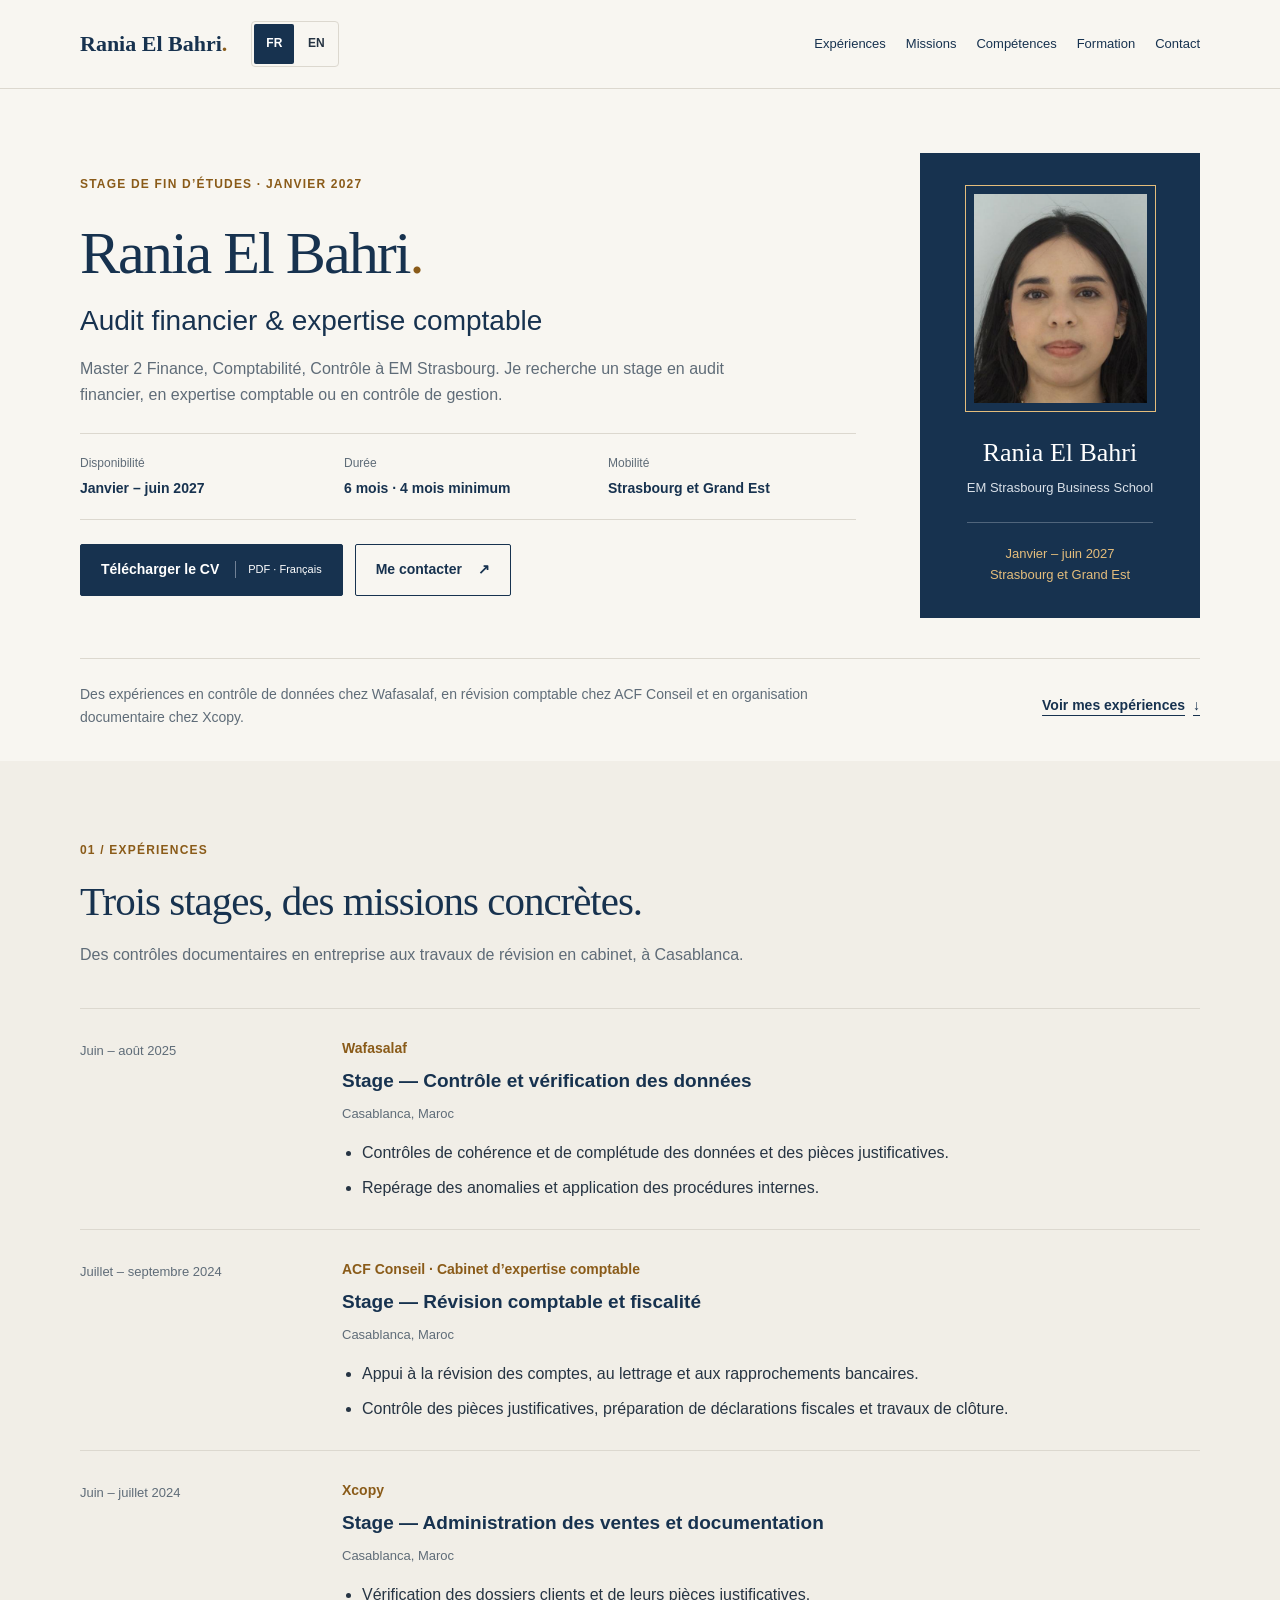
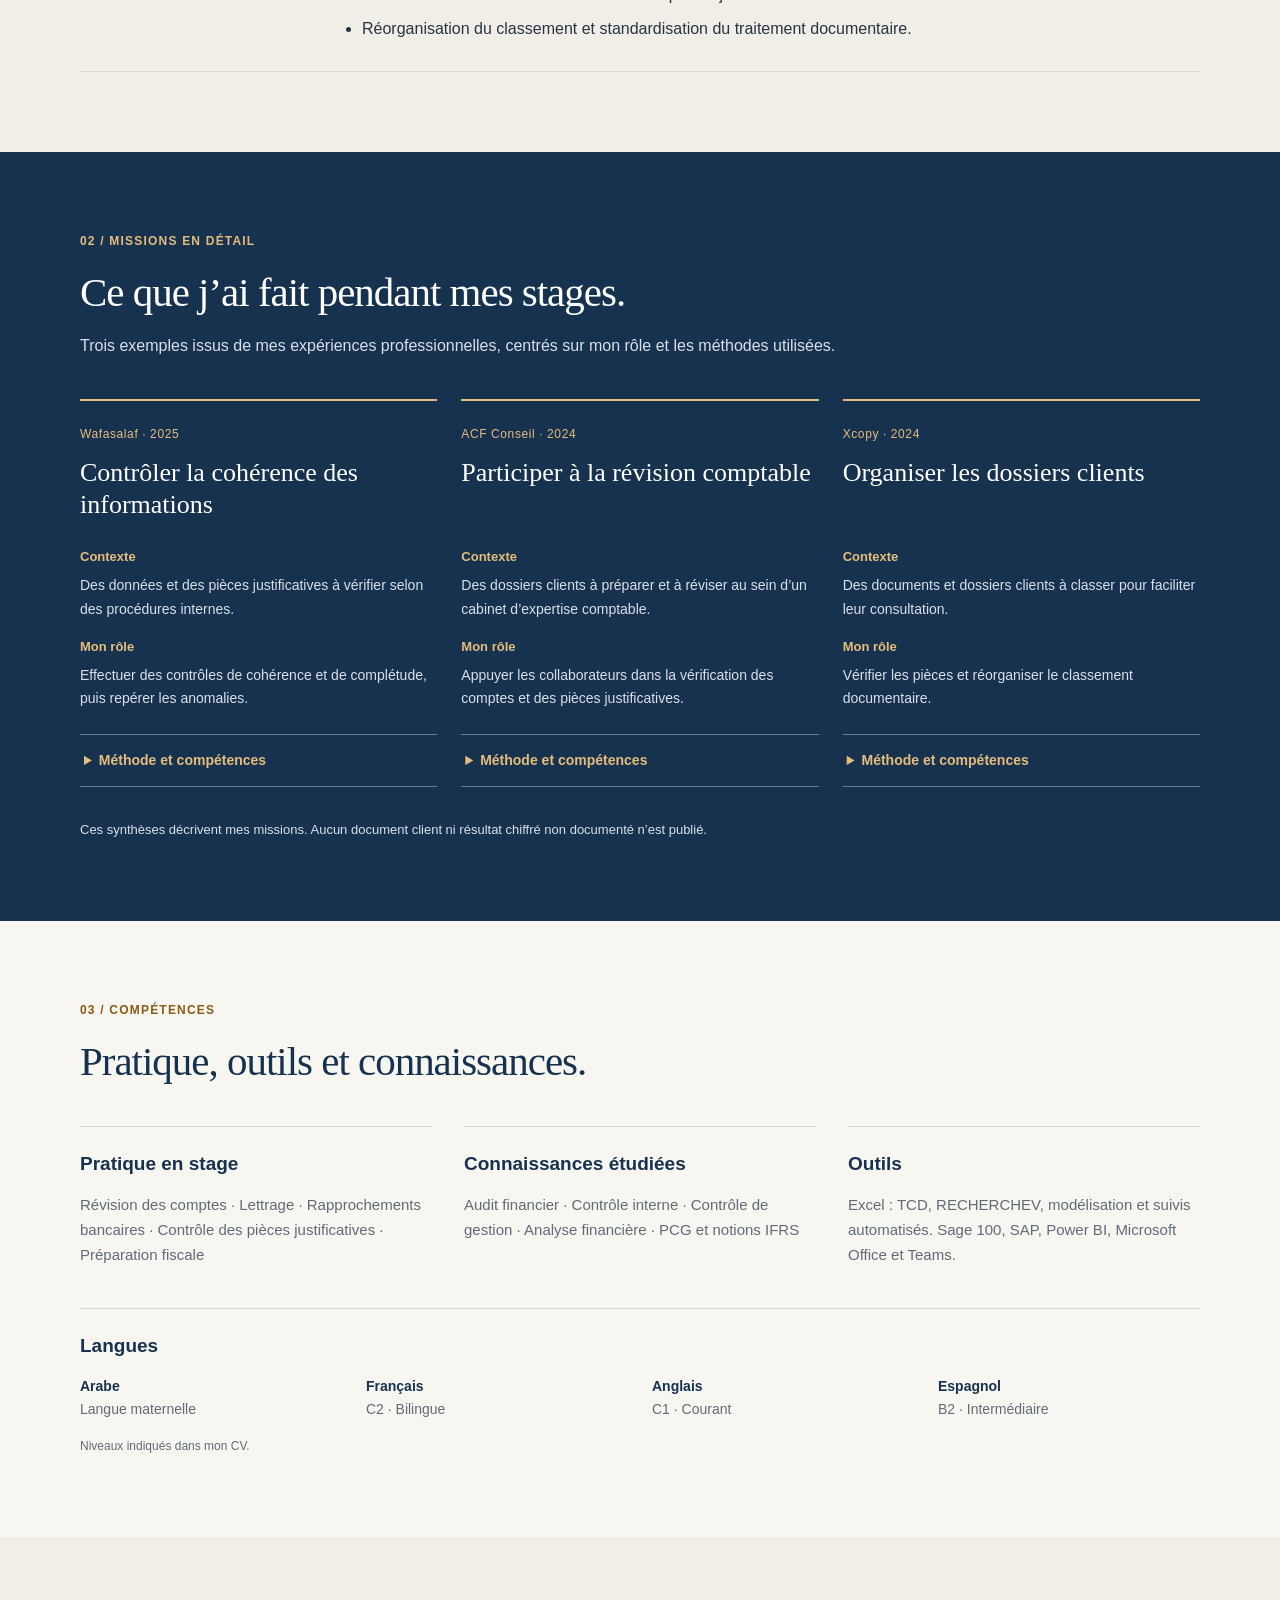
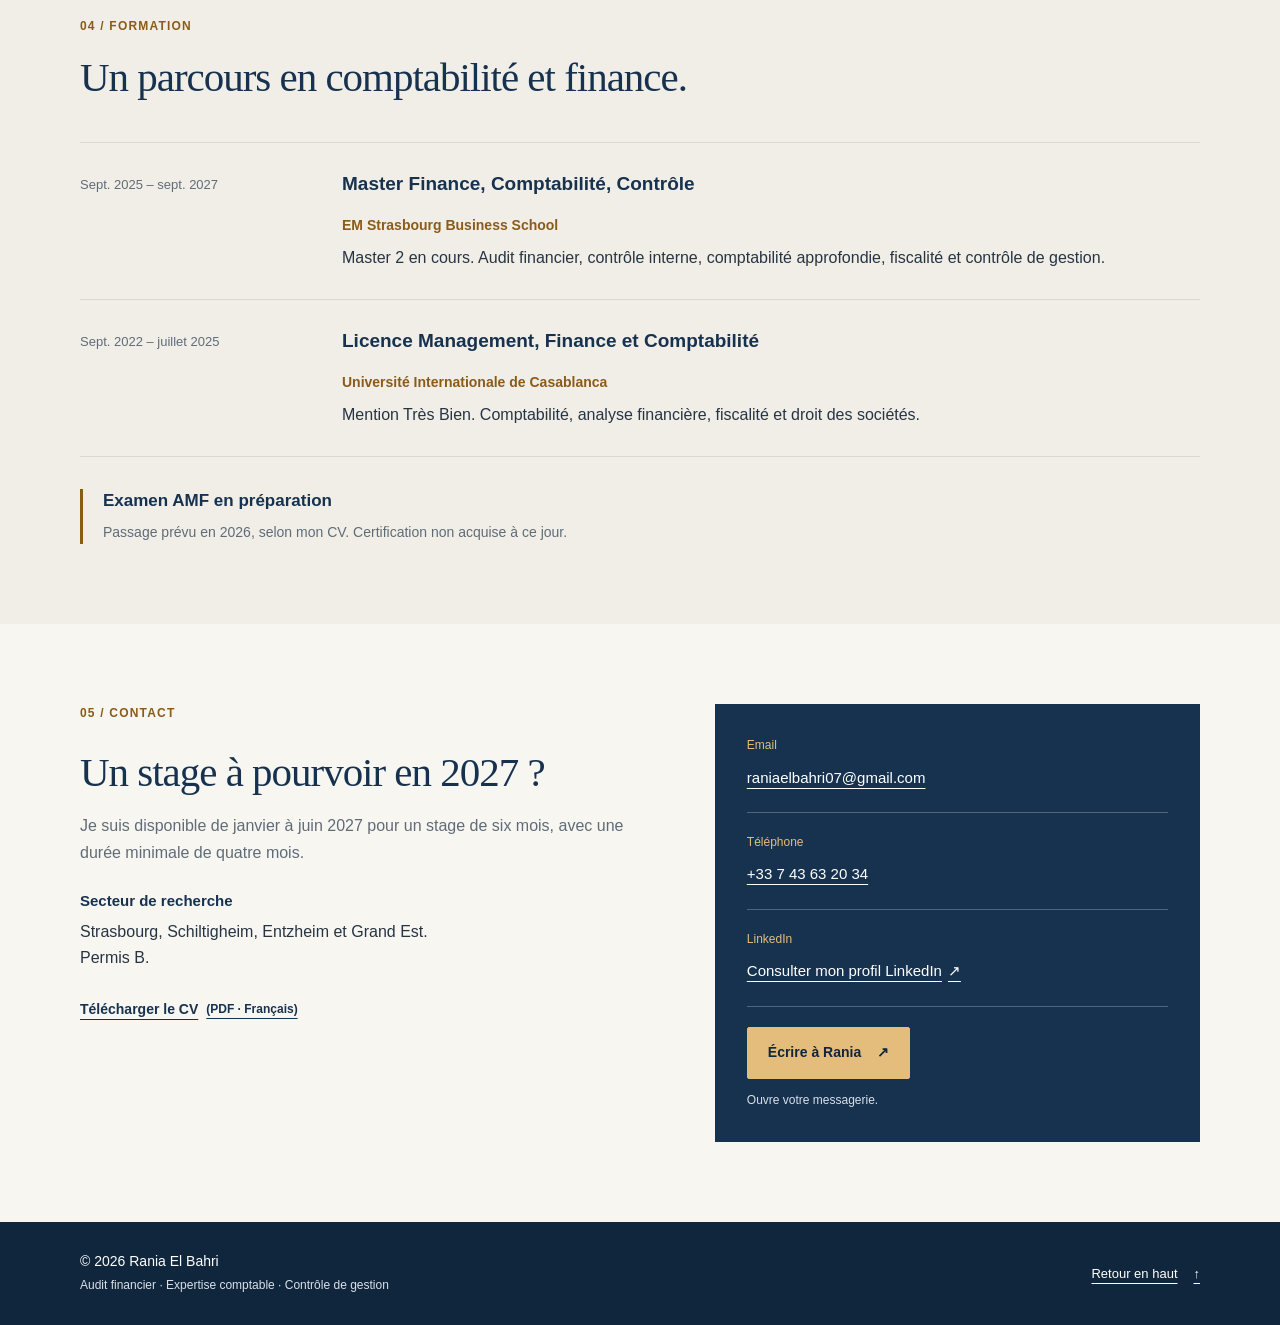
==== commit 4acc01bd: "Add files via upload" ====
--- a/index.html
+++ b/index.html
@@ -40,7 +40,7 @@
     <meta property="og:locale:alternate" content="en_GB" />
     <meta
       property="og:image"
-      content="https://ran0517.github.io/portfolio/assets/social-fr.png"
+      content="https://ran0517.github.io/portfolio/social-fr.png"
     />
     <meta property="og:image:width" content="1200" />
     <meta property="og:image:height" content="630" />
@@ -59,15 +59,15 @@
     />
     <meta
       name="twitter:image"
-      content="https://ran0517.github.io/portfolio/assets/social-fr.png"
+      content="https://ran0517.github.io/portfolio/social-fr.png"
     />
     <meta
       name="twitter:image:alt"
       content="Rania El Bahri — Stage de fin d’études, janvier 2027 — Audit et comptabilité"
     />
-    <link rel="icon" href="assets/favicon.svg" type="image/svg+xml" />
-    <link rel="stylesheet" href="assets/styles.css" />
-    <script src="assets/main.js" defer></script>
+    <link rel="icon" href="favicon.svg" type="image/svg+xml" />
+    <link rel="stylesheet" href="styles.css" />
+    <script src="main.js" defer></script>
     <script type="application/ld+json">
       {
         "@context": "https://schema.org",
@@ -166,7 +166,7 @@
         <figure class="identity">
           <div class="portrait-wrap">
             <img
-              src="assets/portrait.png"
+              src="portrait.png"
               width="228"
               height="276"
               alt="Portrait de Rania El Bahri"
--- a/styles.css
+++ b/styles.css
@@ -0,0 +1,922 @@
+:root {
+  --navy: #17324f;
+  --navy-dark: #10263d;
+  --gold: #8a5b19;
+  --gold-light: #e4bd7c;
+  --ivory: #f8f6f1;
+  --surface: #f1eee7;
+  --white: #fff;
+  --ink: #263443;
+  --muted: #5f6c78;
+  --line: #dcd8cf;
+  --content-width: 1120px;
+}
+
+*,
+*::before,
+*::after {
+  box-sizing: border-box;
+}
+html {
+  scroll-behavior: smooth;
+  scroll-padding-top: 32px;
+}
+body {
+  margin: 0;
+  background: var(--ivory);
+  color: var(--ink);
+  font:
+    16px/1.65 Arial,
+    Helvetica,
+    sans-serif;
+}
+img {
+  display: block;
+  max-width: 100%;
+  height: auto;
+}
+button {
+  font: inherit;
+}
+a {
+  color: inherit;
+  text-underline-offset: 5px;
+}
+a:hover {
+  text-decoration-thickness: 2px;
+}
+button,
+a,
+summary {
+  -webkit-tap-highlight-color: transparent;
+}
+button,
+summary {
+  cursor: pointer;
+}
+[hidden] {
+  display: none !important;
+}
+h1,
+h2,
+h3,
+h4,
+p {
+  margin: 0 0 16px;
+}
+h1,
+h2,
+h3 {
+  color: var(--navy);
+}
+h1,
+h2 {
+  font-family: Georgia, "Times New Roman", serif;
+  font-weight: 400;
+}
+h1 {
+  font-size: clamp(42px, 4.7vw, 66px);
+  line-height: 1.12;
+  letter-spacing: -2px;
+}
+h2 {
+  font-size: clamp(30px, 3.2vw, 44px);
+  line-height: 1.2;
+  letter-spacing: -1px;
+}
+h3 {
+  font-size: 19px;
+  line-height: 1.4;
+  font-weight: 600;
+}
+h4 {
+  font-size: 13px;
+  line-height: 1.5;
+}
+ul {
+  padding-left: 20px;
+}
+li + li {
+  margin-top: 8px;
+}
+dl,
+dd,
+figure {
+  margin: 0;
+}
+:focus-visible {
+  outline: 3px solid var(--gold);
+  outline-offset: 5px;
+}
+:target {
+  scroll-margin-top: 32px;
+}
+.section-dark :focus-visible,
+.contact-card :focus-visible,
+.site-footer :focus-visible {
+  outline-color: var(--gold-light);
+}
+.container {
+  width: min(calc(100% - 64px), var(--content-width));
+  margin-inline: auto;
+}
+.sr-only {
+  position: absolute;
+  width: 1px;
+  height: 1px;
+  padding: 0;
+  margin: -1px;
+  overflow: hidden;
+  clip-path: inset(50%);
+  white-space: nowrap;
+  border: 0;
+}
+.skip-link {
+  position: fixed;
+  top: 12px;
+  left: 12px;
+  z-index: 10;
+  padding: 12px 16px;
+  transform: translateY(-160%);
+  color: var(--navy);
+  background: var(--white);
+  border: 2px solid var(--gold);
+}
+.skip-link:focus {
+  transform: translateY(0);
+}
+.site-header {
+  border-bottom: 1px solid var(--line);
+  background: var(--ivory);
+}
+.nav {
+  display: flex;
+  align-items: center;
+  gap: 24px;
+  min-height: 88px;
+  flex-wrap: wrap;
+}
+.brand {
+  flex-shrink: 0;
+  font:
+    600 22px/1.4 Georgia,
+    serif;
+  color: var(--navy);
+  text-decoration: none;
+  padding-block: 12px;
+}
+.brand span,
+h1 span {
+  color: var(--gold);
+}
+.nav-panel {
+  margin-left: auto;
+}
+.nav-links {
+  display: flex;
+  align-items: center;
+  gap: 20px;
+  padding: 0;
+  margin: 0;
+  list-style: none;
+}
+.nav-links li {
+  margin: 0;
+}
+.nav-links a {
+  display: flex;
+  align-items: center;
+  min-height: 44px;
+  font-size: 13px;
+  color: var(--navy);
+  text-decoration: none;
+}
+.nav-links a:hover {
+  text-decoration: underline;
+}
+.language-switch {
+  display: flex;
+  gap: 2px;
+  padding: 2px;
+  border: 1px solid var(--line);
+  border-radius: 4px;
+}
+.language-switch a {
+  display: grid;
+  place-items: center;
+  width: 40px;
+  min-height: 40px;
+  font-size: 12px;
+  font-weight: 700;
+  text-decoration: none;
+  border-radius: 2px;
+}
+.language-switch a[aria-current="page"] {
+  background: var(--navy);
+  color: var(--white);
+}
+.language-switch a:hover:not([aria-current]) {
+  background: var(--surface);
+}
+.menu-button {
+  display: none;
+  min-height: 44px;
+  padding: 8px 12px;
+  color: var(--navy);
+  background: transparent;
+  border: 1px solid var(--navy);
+  border-radius: 2px;
+}
+.hero {
+  display: grid;
+  grid-template-columns: minmax(0, 1fr) 280px;
+  gap: 40px 64px;
+  align-items: center;
+  padding-block: 64px 32px;
+}
+.eyebrow {
+  margin-bottom: 24px;
+  color: var(--gold);
+  font-size: 12px;
+  font-weight: 700;
+  letter-spacing: 1.2px;
+  text-transform: uppercase;
+}
+.hero-role {
+  color: var(--navy);
+  font-size: clamp(21px, 2.2vw, 28px);
+  line-height: 1.35;
+}
+.hero-lead {
+  max-width: 660px;
+  margin-bottom: 24px;
+  color: var(--muted);
+}
+.hero-facts {
+  display: grid;
+  grid-template-columns: repeat(3, minmax(0, 1fr));
+  gap: 16px;
+  padding-block: 20px;
+  margin-bottom: 24px;
+  border-top: 1px solid var(--line);
+  border-bottom: 1px solid var(--line);
+}
+.hero-facts dt {
+  font-size: 12px;
+  color: var(--muted);
+  margin-bottom: 4px;
+}
+.hero-facts dd {
+  font-size: 14px;
+  line-height: 1.5;
+  font-weight: 600;
+  color: var(--navy);
+}
+.cta-group {
+  display: flex;
+  gap: 12px;
+  flex-wrap: wrap;
+}
+.button {
+  display: inline-flex;
+  align-items: center;
+  justify-content: center;
+  gap: 16px;
+  min-height: 52px;
+  padding: 12px 20px;
+  border: 1px solid var(--navy);
+  border-radius: 2px;
+  font-size: 14px;
+  font-weight: 600;
+  line-height: 1.5;
+  text-decoration: none;
+}
+.button-primary {
+  color: var(--white);
+  background: var(--navy);
+}
+.button-primary:hover {
+  background: var(--navy-dark);
+}
+.button-note {
+  padding-left: 12px;
+  border-left: 1px solid #718196;
+  font-size: 11px;
+  font-weight: 400;
+}
+.button-secondary {
+  color: var(--navy);
+}
+.button-secondary:hover {
+  background: var(--surface);
+}
+.button-light {
+  background: var(--gold-light);
+  border-color: var(--gold-light);
+  color: var(--navy-dark);
+}
+.button-light:hover {
+  background: var(--ivory);
+}
+.identity {
+  align-self: stretch;
+  display: flex;
+  flex-direction: column;
+  align-items: center;
+  justify-content: center;
+  background: var(--navy);
+  color: var(--white);
+  text-align: center;
+  padding: 32px 24px;
+}
+.portrait-wrap {
+  border: 1px solid var(--gold-light);
+  padding: 8px;
+  margin-bottom: 24px;
+}
+.identity img {
+  width: 173px;
+  height: auto;
+  object-fit: cover;
+}
+.identity figcaption p {
+  margin-bottom: 8px;
+  font:
+    26px/1.3 Georgia,
+    serif;
+}
+.identity figcaption span {
+  display: block;
+  color: #d9e0e8;
+  font-size: 13px;
+  line-height: 1.5;
+}
+.identity figcaption .identity-note {
+  width: 100%;
+  margin: 24px 0 0;
+  padding-top: 20px;
+  border-top: 1px solid #50657c;
+  color: var(--gold-light);
+  font-size: 13px;
+  font-family: Arial, Helvetica, sans-serif;
+  line-height: 1.65;
+}
+.hero-intro {
+  grid-column: 1 / -1;
+  display: flex;
+  align-items: center;
+  justify-content: space-between;
+  gap: 40px;
+  padding-top: 24px;
+  border-top: 1px solid var(--line);
+}
+.hero-intro p {
+  max-width: 730px;
+  color: var(--muted);
+  font-size: 14px;
+  margin: 0;
+}
+.text-link {
+  display: inline-flex;
+  align-items: center;
+  min-height: 44px;
+  gap: 8px;
+  color: var(--navy);
+  font-size: 14px;
+  font-weight: 600;
+}
+.hero-intro .text-link {
+  flex-shrink: 0;
+}
+.section {
+  padding-block: 80px;
+}
+.section-muted {
+  background: var(--surface);
+}
+.section-heading {
+  max-width: 760px;
+  margin-bottom: 40px;
+}
+.section-heading .eyebrow {
+  margin-bottom: 16px;
+}
+.section-heading > p:last-child {
+  color: var(--muted);
+  margin-bottom: 0;
+}
+.experience-row,
+.education-row {
+  display: grid;
+  grid-template-columns: 230px minmax(0, 1fr);
+  gap: 32px;
+  padding-block: 28px;
+  border-top: 1px solid var(--line);
+}
+.experience-row:last-child,
+.education-row {
+  border-bottom: 1px solid var(--line);
+}
+.experience-date {
+  color: var(--muted);
+  font-size: 13px;
+  padding-top: 3px;
+}
+.organisation {
+  color: var(--gold);
+  font-weight: 600;
+  font-size: 14px;
+  margin-bottom: 8px;
+}
+.experience-row h3 {
+  margin-bottom: 8px;
+}
+.location {
+  color: var(--muted);
+  font-size: 13px;
+  margin-bottom: 16px;
+}
+.experience-row ul {
+  margin-bottom: 0;
+}
+.section-dark {
+  background: var(--navy);
+  color: #d9e0e8;
+}
+.section-dark h2,
+.section-dark h3 {
+  color: var(--white);
+}
+.section-dark .eyebrow,
+.section-dark h4 {
+  color: var(--gold-light);
+}
+.section-dark .section-heading > p:last-child {
+  color: #d9e0e8;
+}
+.cases-grid {
+  display: grid;
+  grid-template-columns: repeat(3, minmax(0, 1fr));
+  gap: 24px;
+  align-items: start;
+}
+.case-card {
+  border-top: 2px solid var(--gold-light);
+  padding-top: 24px;
+}
+.case-org {
+  color: var(--gold-light);
+  font-size: 12px;
+  letter-spacing: 0.6px;
+  margin-bottom: 12px;
+}
+.case-card h3 {
+  font:
+    400 26px/1.25 Georgia,
+    serif;
+  min-height: 66px;
+  margin-bottom: 24px;
+}
+.case-card h4 {
+  margin-bottom: 8px;
+}
+.case-card > p:not(.case-org),
+.detail-content p {
+  font-size: 14px;
+}
+.case-card details {
+  border-block: 1px solid #687c91;
+  margin-top: 24px;
+}
+summary {
+  padding: 14px 4px;
+  min-height: 48px;
+  color: var(--gold-light);
+  font-size: 14px;
+  font-weight: 600;
+}
+summary:hover {
+  color: var(--white);
+}
+.detail-content {
+  padding: 12px 4px 8px;
+}
+.method-note {
+  margin: 32px 0 0;
+  color: #d9e0e8;
+  font-size: 13px;
+  max-width: 760px;
+}
+.skills-grid {
+  display: grid;
+  grid-template-columns: repeat(3, minmax(0, 1fr));
+  gap: 32px;
+}
+.skill {
+  border-top: 1px solid var(--line);
+  padding-top: 24px;
+}
+.skill p {
+  color: var(--muted);
+  font-size: 15px;
+}
+.languages {
+  border-top: 1px solid var(--line);
+  margin-top: 24px;
+  padding-top: 24px;
+}
+.languages dl {
+  display: grid;
+  grid-template-columns: repeat(4, 1fr);
+  gap: 24px;
+}
+.languages dt {
+  font-size: 14px;
+  font-weight: 600;
+  color: var(--navy);
+}
+.languages dd {
+  color: var(--muted);
+  font-size: 14px;
+}
+.small {
+  font-size: 12px;
+}
+.languages .small {
+  color: var(--muted);
+  margin: 16px 0 0;
+}
+.education-row + .education-row {
+  border-top: 0;
+}
+.education-row p:last-child {
+  margin-bottom: 0;
+}
+.certification {
+  margin-top: 32px;
+  padding-left: 20px;
+  border-left: 3px solid var(--gold);
+}
+.certification h3 {
+  font-size: 17px;
+  margin-bottom: 8px;
+}
+.certification p {
+  color: var(--muted);
+  margin-bottom: 0;
+  font-size: 14px;
+}
+.contact-grid {
+  display: grid;
+  grid-template-columns: minmax(0, 1fr) minmax(0, 0.85fr);
+  gap: 64px;
+  align-items: start;
+}
+.contact-intro {
+  color: var(--muted);
+  margin-bottom: 24px;
+}
+.contact-grid h3 {
+  font-size: 15px;
+  margin-bottom: 8px;
+}
+.contact-card {
+  padding: 32px;
+  background: var(--navy);
+  color: var(--white);
+  font-style: normal;
+}
+.contact-card dl > div {
+  margin-bottom: 20px;
+  padding-bottom: 12px;
+  border-bottom: 1px solid #50657c;
+}
+.contact-card dt {
+  color: var(--gold-light);
+  font-size: 12px;
+}
+.contact-card dd a {
+  display: inline-flex;
+  align-items: center;
+  gap: 6px;
+  min-height: 44px;
+  font-size: 15px;
+  overflow-wrap: anywhere;
+  max-width: 100%;
+}
+.contact-card .small {
+  color: #d9e0e8;
+  margin: 12px 0 0;
+}
+.site-footer {
+  background: var(--navy-dark);
+  color: var(--white);
+  padding-block: 28px;
+}
+.footer-inner {
+  display: flex;
+  align-items: center;
+  justify-content: space-between;
+  gap: 32px;
+}
+.footer-inner p {
+  font-size: 14px;
+  margin: 0;
+}
+.footer-inner p span {
+  color: #d9e0e8;
+  font-size: 12px;
+}
+.back-to-top {
+  display: inline-flex;
+  align-items: center;
+  gap: 16px;
+  min-height: 44px;
+  font-size: 13px;
+}
+
+@media (max-width: 1100px) {
+  .nav {
+    gap: 16px;
+  }
+  .nav-links {
+    gap: 16px;
+  }
+  .nav-links a {
+    font-size: 12px;
+  }
+  .hero {
+    gap: 32px;
+    grid-template-columns: minmax(0, 1fr) 240px;
+  }
+  .hero-facts {
+    grid-template-columns: 1fr;
+    gap: 12px;
+  }
+  .hero-facts > div {
+    display: grid;
+    grid-template-columns: 104px 1fr;
+    gap: 8px;
+  }
+  .hero-facts dt {
+    margin: 0;
+  }
+  .contact-grid {
+    gap: 32px;
+  }
+}
+@media (max-width: 900px) {
+  .container {
+    width: calc(100% - 40px);
+  }
+  .nav {
+    min-height: 72px;
+    gap: 12px;
+    padding-block: 12px;
+  }
+  .brand {
+    font-size: 20px;
+  }
+  .language-switch {
+    margin-left: auto;
+  }
+  .nav-panel {
+    flex-basis: 100%;
+    margin-left: 0;
+  }
+  .nav-links {
+    flex-wrap: wrap;
+    gap: 4px 20px;
+    padding-block: 8px;
+  }
+  .nav-links a {
+    font-size: 14px;
+  }
+  .menu-ready .menu-button {
+    display: inline-block;
+  }
+  .menu-ready .nav-panel {
+    display: none;
+  }
+  .menu-ready .nav-panel.is-open {
+    display: block;
+  }
+  .hero {
+    grid-template-columns: minmax(0, 1fr) 200px;
+    padding-top: 40px;
+    gap: 32px;
+  }
+  .hero-intro {
+    display: block;
+  }
+  .hero-intro .text-link {
+    margin-top: 12px;
+  }
+  .identity {
+    padding-inline: 16px;
+  }
+  .identity img {
+    width: 145px;
+    height: auto;
+  }
+  .identity figcaption p {
+    font-size: 22px;
+  }
+  .cases-grid {
+    grid-template-columns: 1fr;
+    gap: 32px;
+  }
+  .case-card h3 {
+    min-height: auto;
+    margin-bottom: 20px;
+  }
+  .case-card {
+    max-width: 100%;
+  }
+  .skills-grid {
+    grid-template-columns: 1fr;
+    gap: 12px;
+  }
+  .experience-row,
+  .education-row {
+    grid-template-columns: 175px minmax(0, 1fr);
+    gap: 24px;
+  }
+  .contact-grid {
+    grid-template-columns: 1fr;
+  }
+  .contact-card {
+    max-width: 560px;
+    width: 100%;
+  }
+}
+@media (max-width: 600px) {
+  .container {
+    width: calc(100% - 32px);
+  }
+  .brand {
+    font-size: 18px;
+  }
+  .nav {
+    gap: 8px;
+  }
+  .language-switch a {
+    width: 32px;
+    min-height: 38px;
+  }
+  .menu-button {
+    padding-inline: 9px;
+    font-size: 13px;
+  }
+  .hero {
+    grid-template-columns: 1fr;
+    gap: 24px;
+    padding-top: 32px;
+  }
+  h1 {
+    font-size: clamp(38px, 10vw, 52px);
+    letter-spacing: -1.5px;
+  }
+  .hero-role {
+    font-size: 22px;
+  }
+  .eyebrow {
+    font-size: 11px;
+    letter-spacing: 0.8px;
+    margin-bottom: 16px;
+  }
+  .hero-lead {
+    font-size: 15px;
+  }
+  .hero-facts {
+    padding-block: 16px;
+    margin-bottom: 20px;
+  }
+  .cta-group {
+    gap: 10px;
+  }
+  .button {
+    padding: 12px 16px;
+  }
+  .button-note {
+    display: none;
+  }
+  .identity {
+    flex-direction: row;
+    justify-content: flex-start;
+    gap: 20px;
+    padding: 20px;
+    text-align: left;
+  }
+  .portrait-wrap {
+    flex: 0 0 auto;
+    padding: 4px;
+    margin: 0;
+  }
+  .identity img {
+    width: 86px;
+    height: auto;
+  }
+  .identity figcaption p {
+    font-size: 22px;
+  }
+  .identity-note {
+    display: none;
+  }
+  .hero-intro {
+    padding-top: 20px;
+  }
+  .section {
+    padding-block: 56px;
+  }
+  .section-heading {
+    margin-bottom: 28px;
+  }
+  .experience-row,
+  .education-row {
+    grid-template-columns: 1fr;
+    gap: 8px;
+    padding-block: 24px;
+  }
+  .experience-date {
+    margin-bottom: 0;
+  }
+  .languages dl {
+    grid-template-columns: 1fr 1fr;
+    gap: 20px;
+  }
+  .contact-card {
+    padding: 24px;
+  }
+  .contact-card dd a {
+    font-size: 14px;
+  }
+  .contact-grid .text-link {
+    flex-wrap: wrap;
+  }
+  .footer-inner {
+    flex-direction: column;
+    align-items: flex-start;
+    gap: 12px;
+  }
+}
+@media (max-width: 359px) {
+  .nav {
+    column-gap: 6px;
+  }
+  .brand {
+    font-size: 17px;
+  }
+  .language-switch a {
+    width: 28px;
+  }
+  .menu-button {
+    padding-inline: 6px;
+  }
+  .cta-group .button {
+    width: 100%;
+  }
+  .contact-card {
+    padding: 20px;
+  }
+}
+@media (prefers-reduced-motion: reduce) {
+  html {
+    scroll-behavior: auto;
+  }
+}
+@media print {
+  .site-header,
+  .skip-link,
+  .cta-group,
+  .site-footer {
+    display: none;
+  }
+  body {
+    background: white;
+    font-size: 11pt;
+  }
+  .container {
+    width: 100%;
+  }
+  .section,
+  .hero {
+    padding-block: 20px;
+  }
+  .section-dark,
+  .contact-card,
+  .identity {
+    background: white;
+    color: var(--ink);
+  }
+  .section-dark h2,
+  .section-dark h3,
+  .section-dark .section-heading > p:last-child {
+    color: var(--ink);
+  }
+  .case-card,
+  .experience-row,
+  .education-row {
+    break-inside: avoid;
+  }
+}
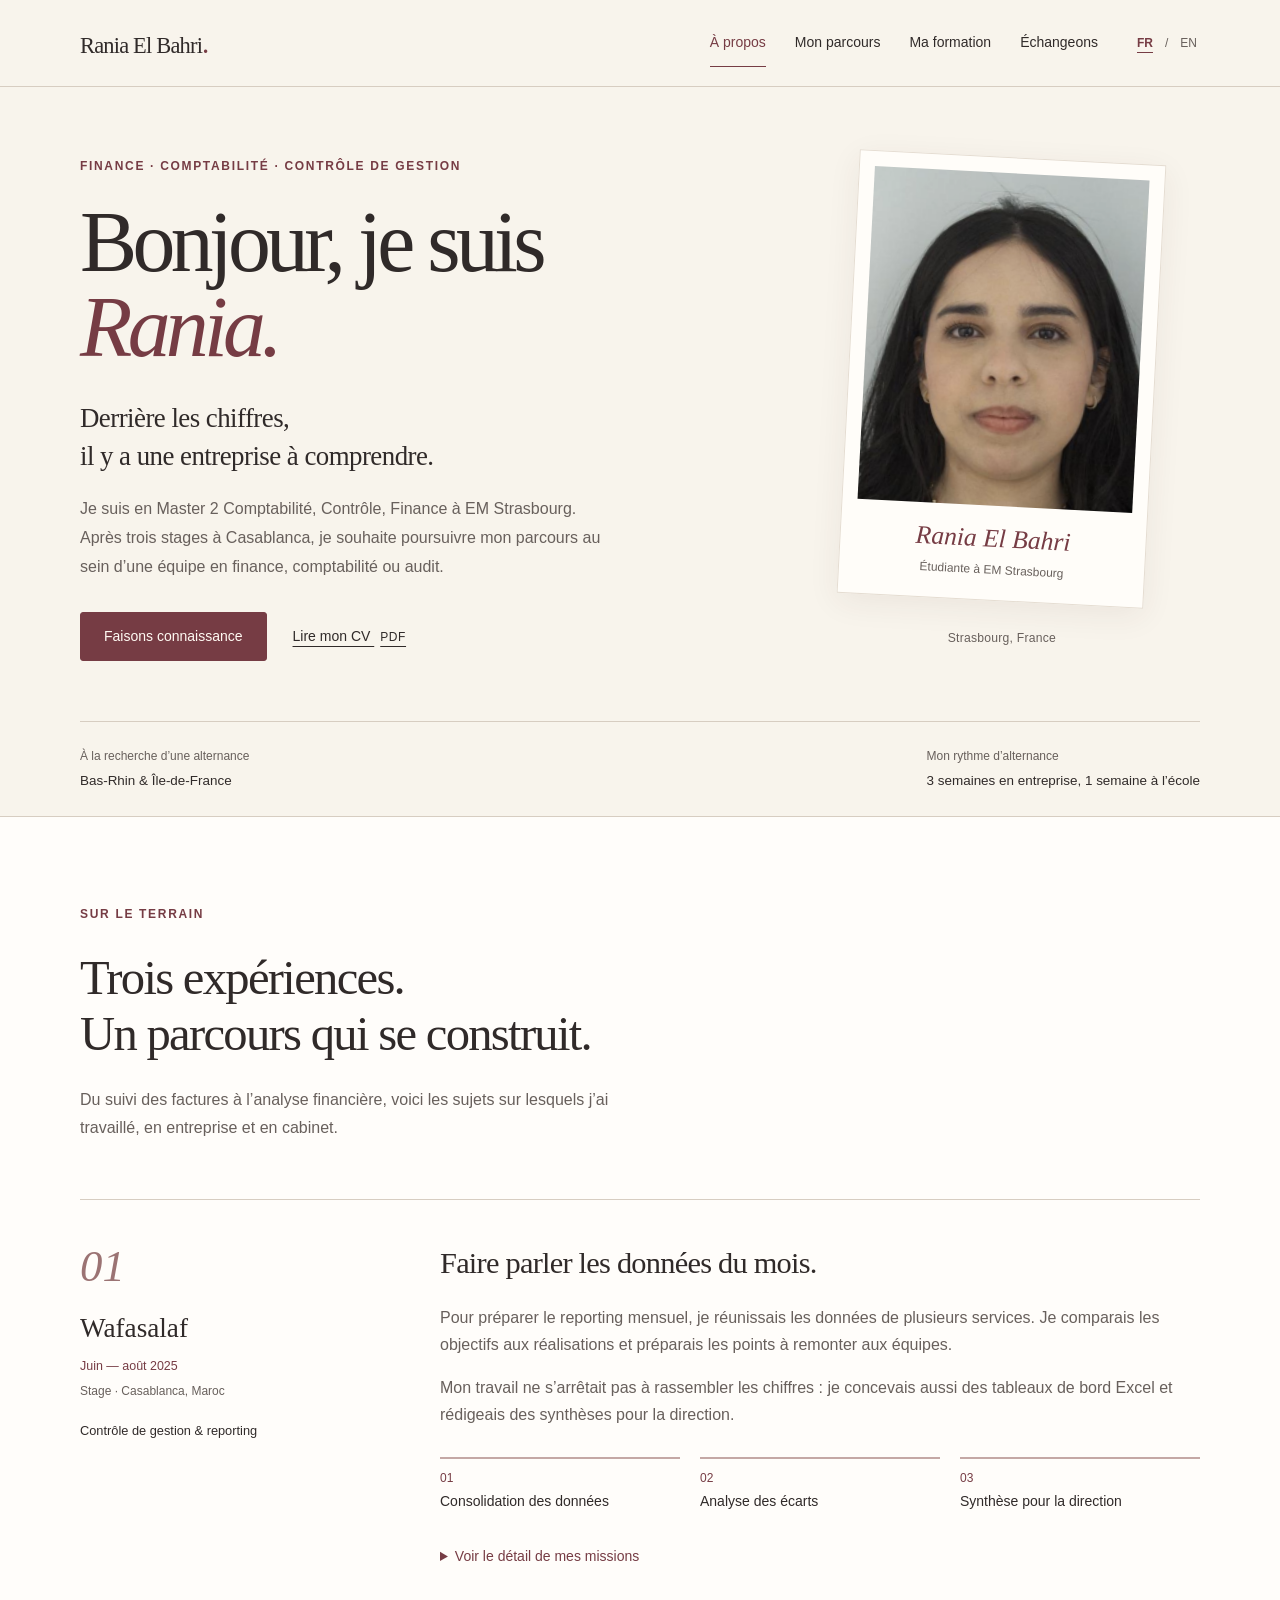
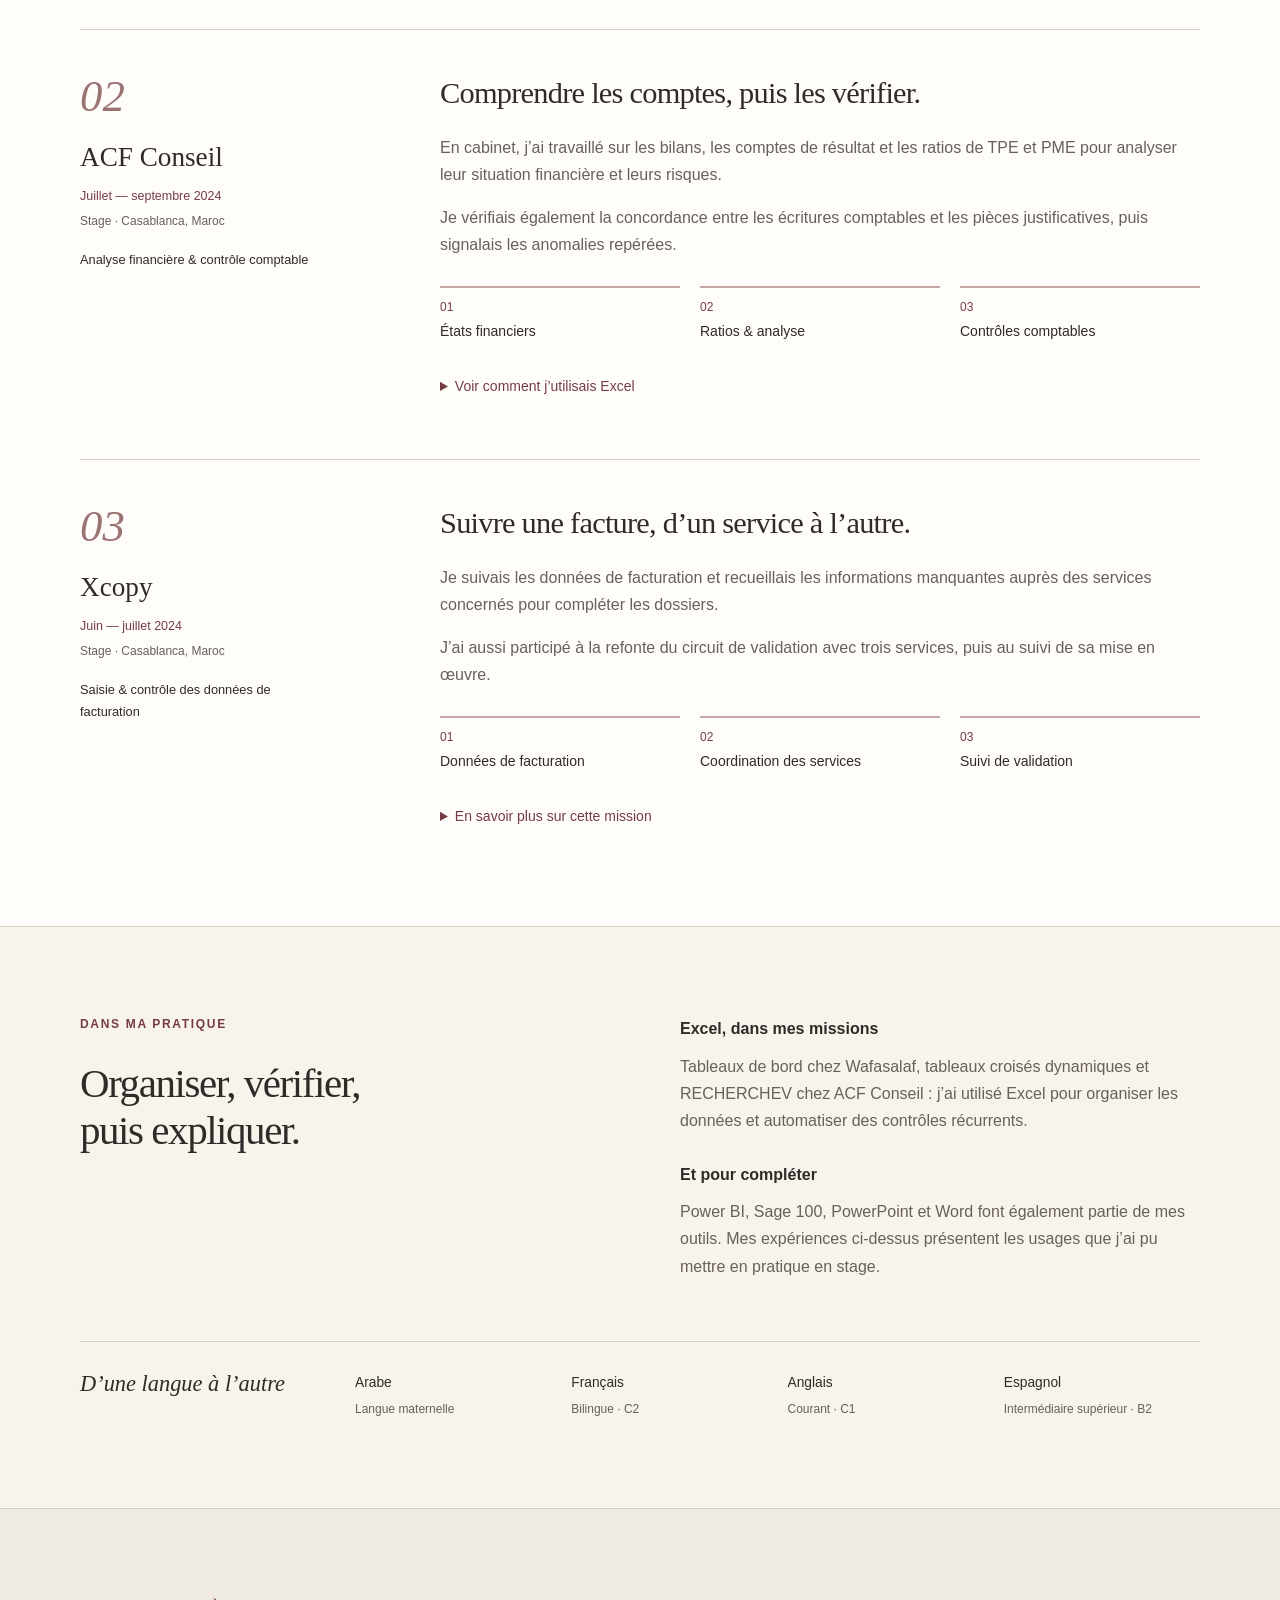
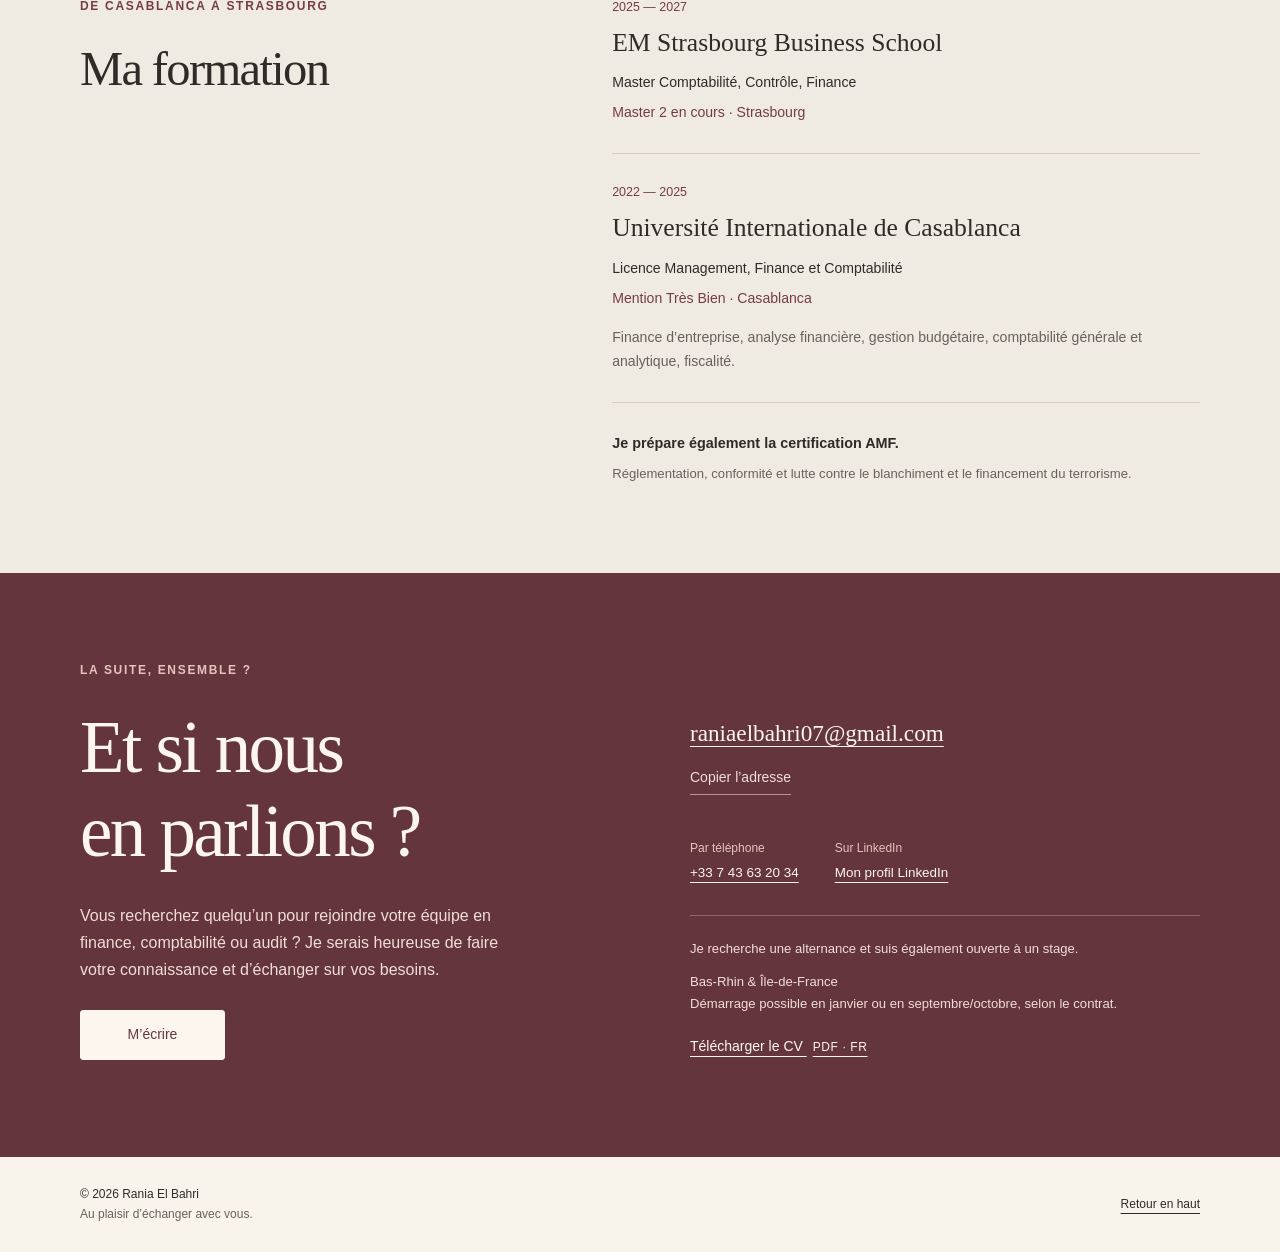
==== commit dfd490a8: "Add files via upload" ====
--- a/index.html
+++ b/index.html
@@ -3,12 +3,12 @@
   <head>
     <meta charset="utf-8" />
     <meta name="viewport" content="width=device-width, initial-scale=1" />
-    <title>Rania El Bahri | Stage audit — Janvier 2027</title>
+    <title>Rania El Bahri | Finance, comptabilité et alternance</title>
     <meta
       name="description"
-      content="Master 2 Finance, Comptabilité, Contrôle à EM Strasbourg. Stage de fin d’études de janvier à juin 2027, à Strasbourg et dans le Grand Est. CV et expériences."
-    />
-    <meta name="theme-color" content="#17324f" />
+      content="Rania El Bahri, Master 2 Comptabilité, Contrôle, Finance à EM Strasbourg. Recherche d’alternance en Bas-Rhin ou Île-de-France. Rythme : 3 semaines en entreprise / 1 semaine à l’école."
+    />
+    <meta name="theme-color" content="#763c44" />
     <meta name="referrer" content="strict-origin-when-cross-origin" />
     <link rel="canonical" href="https://ran0517.github.io/portfolio/" />
     <link
@@ -29,11 +29,11 @@
     <meta property="og:type" content="profile" />
     <meta
       property="og:title"
-      content="Rania El Bahri | Stage audit — Janvier 2027"
+      content="Rania El Bahri | Finance, comptabilité et alternance"
     />
     <meta
       property="og:description"
-      content="Master 2 Finance, Comptabilité, Contrôle à EM Strasbourg. Stage de fin d’études de janvier à juin 2027, à Strasbourg et dans le Grand Est. CV et expériences."
+      content="Rania El Bahri, Master 2 Comptabilité, Contrôle, Finance à EM Strasbourg. Recherche d’alternance en Bas-Rhin ou Île-de-France. Rythme : 3 semaines en entreprise / 1 semaine à l’école."
     />
     <meta property="og:url" content="https://ran0517.github.io/portfolio/" />
     <meta property="og:locale" content="fr_FR" />
@@ -46,16 +46,16 @@
     <meta property="og:image:height" content="630" />
     <meta
       property="og:image:alt"
-      content="Rania El Bahri — Stage de fin d’études, janvier 2027 — Audit et comptabilité"
+      content="Rania El Bahri — Analyse financière · Contrôle de gestion · Comptabilité — Alternance"
     />
     <meta name="twitter:card" content="summary_large_image" />
     <meta
       name="twitter:title"
-      content="Rania El Bahri | Stage audit — Janvier 2027"
+      content="Rania El Bahri | Finance, comptabilité et alternance"
     />
     <meta
       name="twitter:description"
-      content="Master 2 Finance, Comptabilité, Contrôle à EM Strasbourg. Stage de fin d’études de janvier à juin 2027, à Strasbourg et dans le Grand Est. CV et expériences."
+      content="Rania El Bahri, Master 2 Comptabilité, Contrôle, Finance à EM Strasbourg. Recherche d’alternance en Bas-Rhin ou Île-de-France. Rythme : 3 semaines en entreprise / 1 semaine à l’école."
     />
     <meta
       name="twitter:image"
@@ -63,9 +63,24 @@
     />
     <meta
       name="twitter:image:alt"
-      content="Rania El Bahri — Stage de fin d’études, janvier 2027 — Audit et comptabilité"
+      content="Rania El Bahri — Analyse financière · Contrôle de gestion · Comptabilité — Alternance"
     />
     <link rel="icon" href="favicon.svg" type="image/svg+xml" />
+    <script>
+      document.documentElement.classList.add("menu-pending");
+      window.addEventListener(
+        "error",
+        (event) => {
+          if (
+            event.target instanceof HTMLScriptElement &&
+            event.target.getAttribute("src") === "main.js"
+          ) {
+            document.documentElement.classList.remove("menu-pending");
+          }
+        },
+        true,
+      );
+    </script>
     <link rel="stylesheet" href="styles.css" />
     <script src="main.js" defer></script>
     <script type="application/ld+json">
@@ -82,23 +97,13 @@
     <a class="skip-link" href="#main-content">Aller au contenu principal</a>
     <header class="site-header">
       <nav class="nav container" aria-label="Navigation principale">
-        <a class="brand" href="#top" aria-label="Rania El Bahri — Accueil"
-          >Rania El Bahri<span aria-hidden="true">.</span></a
+        <a class="brand" href="#top"
+          >Rania El Bahri<span class="brand-dot" aria-hidden="true">.</span></a
         >
-        <div
-          class="language-switch"
-          aria-label="Choisir la langue"
-          role="group"
-        >
-          <a
-            href="index.html"
-            lang="fr"
-            hreflang="fr"
-            aria-label="Français"
-            aria-current="page"
-            >FR</a
-          >
-          <a href="en.html" lang="en" hreflang="en" aria-label="English">EN</a>
+        <div class="language-switch" role="group" aria-label="Langue">
+          <a href="index.html" lang="fr" hreflang="fr" aria-current="page">FR</a
+          ><span aria-hidden="true">/</span
+          ><a href="en.html" lang="en" hreflang="en">EN</a>
         </div>
         <button
           class="menu-button"
@@ -114,309 +119,241 @@
         </button>
         <div class="nav-panel" id="nav-panel">
           <ul class="nav-links">
-            <li><a href="#parcours">Expériences</a></li>
-            <li><a href="#projets">Missions</a></li>
-            <li><a href="#competences">Compétences</a></li>
-            <li><a href="#formation">Formation</a></li>
-            <li><a href="#contact">Contact</a></li>
+            <li><a href="#profil">À propos</a></li>
+            <li><a href="#parcours">Mon parcours</a></li>
+            <li><a href="#formation">Ma formation</a></li>
+            <li><a href="#contact">Échangeons</a></li>
           </ul>
         </div>
       </nav>
     </header>
     <main id="main-content" tabindex="-1">
-      <section class="hero container" aria-labelledby="hero-title">
+      <section class="hero container" id="profil" aria-labelledby="hero-title">
         <div class="hero-copy">
-          <p class="eyebrow">Stage de fin d’études · Janvier 2027</p>
-          <h1 id="hero-title">
-            Rania El Bahri<span aria-hidden="true">.</span>
-          </h1>
-          <p class="hero-role">Audit financier &amp; expertise comptable</p>
+          <p class="eyebrow">FINANCE · COMPTABILITÉ · CONTRÔLE DE GESTION</p>
+          <h1 id="hero-title">Bonjour, je suis<br /><em>Rania.</em></h1>
           <p class="hero-lead">
-            Master 2 Finance, Comptabilité, Contrôle à EM Strasbourg. Je
-            recherche un stage en audit financier, en expertise comptable ou en
-            contrôle de gestion.
+            Derrière les chiffres,<br />il y a une entreprise à comprendre.
           </p>
-          <dl class="hero-facts">
-            <div>
-              <dt>Disponibilité</dt>
-              <dd>Janvier – juin 2027</dd>
-            </div>
-            <div>
-              <dt>Durée</dt>
-              <dd>6 mois · 4 mois minimum</dd>
-            </div>
-            <div>
-              <dt>Mobilité</dt>
-              <dd>Strasbourg et Grand Est</dd>
-            </div>
-          </dl>
+          <p class="hero-bio">
+            Je suis en Master 2 Comptabilité, Contrôle, Finance à EM Strasbourg.
+            Après trois stages à Casablanca, je souhaite poursuivre mon parcours
+            au sein d’une équipe en finance, comptabilité ou audit.
+          </p>
           <div class="cta-group">
-            <a
-              class="button button-primary"
+            <a class="button" href="#contact">Faisons connaissance</a
+            ><a
+              class="text-link"
               href="CV_Rania_El_Bahri_FR.pdf"
-              download
-              >Télécharger le CV<span class="button-note"
-                >PDF · Français</span
-              ></a
-            ><a class="button button-secondary" href="#contact"
-              >Me contacter<span aria-hidden="true">↗</span></a
+              target="_blank"
+              rel="noopener noreferrer"
+              >Lire mon CV <span class="small">PDF</span
+              ><span class="sr-only"> (nouvel onglet)</span></a
             >
           </div>
         </div>
-        <figure class="identity">
-          <div class="portrait-wrap">
-            <img
-              src="portrait.png"
-              width="228"
-              height="276"
-              alt="Portrait de Rania El Bahri"
-              fetchpriority="high"
-            />
-          </div>
-          <figcaption>
-            <p>Rania El Bahri</p>
-            <span>EM Strasbourg Business School</span>
-            <p class="identity-note">
-              Janvier – juin 2027<br />Strasbourg et Grand Est
-            </p>
-          </figcaption>
-        </figure>
-        <div class="hero-intro" id="profil">
-          <p>
-            Des expériences en contrôle de données chez Wafasalaf, en révision
-            comptable chez ACF Conseil et en organisation documentaire chez
-            Xcopy.
-          </p>
-          <a class="text-link" href="#parcours"
-            >Voir mes expériences<span aria-hidden="true"> ↓</span></a
-          >
+        <div class="identity">
+          <figure class="portrait-paper">
+            <picture
+              ><source srcset="portrait.webp" type="image/webp" />
+              <img
+                src="portrait.png"
+                width="228"
+                height="276"
+                alt="Portrait de Rania El Bahri"
+                fetchpriority="high"
+            /></picture>
+            <figcaption>
+              <span>Rania El Bahri</span
+              ><small>Étudiante à EM Strasbourg</small>
+            </figcaption>
+          </figure>
+          <p class="portrait-note">Strasbourg, France</p>
+        </div>
+        <div class="availability-strip" id="alternance" tabindex="-1">
+          <div>
+            <p class="strip-label">À la recherche d’une alternance</p>
+            <p>Bas-Rhin &amp; Île-de-France</p>
+          </div>
+          <div>
+            <p class="strip-label">Mon rythme d’alternance</p>
+            <p>3 semaines en entreprise, 1 semaine à l’école</p>
+          </div>
         </div>
       </section>
       <section
-        class="section section-muted"
+        class="section experience-section"
         id="parcours"
         aria-labelledby="experience-title"
       >
         <div class="container">
           <div class="section-heading">
-            <p class="eyebrow">01 / Expériences</p>
-            <h2 id="experience-title">Trois stages, des missions concrètes.</h2>
-            <p>
-              Des contrôles documentaires en entreprise aux travaux de révision
-              en cabinet, à Casablanca.
+            <p class="eyebrow">SUR LE TERRAIN</p>
+            <h2 id="experience-title">
+              Trois expériences.<br />Un parcours qui se construit.
+            </h2>
+            <p class="section-intro">
+              Du suivi des factures à l’analyse financière, voici les sujets sur
+              lesquels j’ai travaillé, en entreprise et en cabinet.
             </p>
           </div>
-          <div class="experience-list">
+          <div id="projets" class="experience-list">
             <article class="experience-row">
-              <p class="experience-date">Juin – août 2025</p>
-              <div>
+              <div class="experience-meta">
+                <span class="chapter-number" aria-hidden="true">01</span>
                 <p class="organisation">Wafasalaf</p>
-                <h3>Stage — Contrôle et vérification des données</h3>
-                <p class="location">Casablanca, Maroc</p>
-                <ul>
-                  <li>
-                    Contrôles de cohérence et de complétude des données et des
-                    pièces justificatives.
-                  </li>
-                  <li>
-                    Repérage des anomalies et application des procédures
-                    internes.
-                  </li>
-                </ul>
+                <p class="experience-date">Juin — août 2025</p>
+                <p class="location">Stage · Casablanca, Maroc</p>
+                <p class="job-role">Contrôle de gestion &amp; reporting</p>
+              </div>
+              <div class="experience-story">
+                <h3>Faire parler les données du mois.</h3>
+                <p>
+                  Pour préparer le reporting mensuel, je réunissais les données
+                  de plusieurs services. Je comparais les objectifs aux
+                  réalisations et préparais les points à remonter aux équipes.
+                </p>
+                <p>
+                  Mon travail ne s’arrêtait pas à rassembler les chiffres : je
+                  concevais aussi des tableaux de bord Excel et rédigeais des
+                  synthèses pour la direction.
+                </p>
+                <ol class="work-steps">
+                  <li>Consolidation des données</li>
+                  <li>Analyse des écarts</li>
+                  <li>Synthèse pour la direction</li>
+                </ol>
+                <details>
+                  <summary>
+                    Voir le détail de mes missions<span class="sr-only">
+                      — Wafasalaf</span
+                    >
+                  </summary>
+                  <div class="detail-content">
+                    <p>
+                      J’effectuais également des contrôles de qualité sur la
+                      base clients, notamment pour repérer les doublons et les
+                      incohérences.
+                    </p>
+                  </div>
+                </details>
               </div>
             </article>
             <article class="experience-row">
-              <p class="experience-date">Juillet – septembre 2024</p>
-              <div>
-                <p class="organisation">
-                  ACF Conseil · Cabinet d’expertise comptable
-                </p>
-                <h3>Stage — Révision comptable et fiscalité</h3>
-                <p class="location">Casablanca, Maroc</p>
-                <ul>
-                  <li>
-                    Appui à la révision des comptes, au lettrage et aux
-                    rapprochements bancaires.
-                  </li>
-                  <li>
-                    Contrôle des pièces justificatives, préparation de
-                    déclarations fiscales et travaux de clôture.
-                  </li>
-                </ul>
+              <div class="experience-meta">
+                <span class="chapter-number" aria-hidden="true">02</span>
+                <p class="organisation">ACF Conseil</p>
+                <p class="experience-date">Juillet — septembre 2024</p>
+                <p class="location">Stage · Casablanca, Maroc</p>
+                <p class="job-role">
+                  Analyse financière &amp; contrôle comptable
+                </p>
+              </div>
+              <div class="experience-story">
+                <h3>Comprendre les comptes, puis les vérifier.</h3>
+                <p>
+                  En cabinet, j’ai travaillé sur les bilans, les comptes de
+                  résultat et les ratios de TPE et PME pour analyser leur
+                  situation financière et leurs risques.
+                </p>
+                <p>
+                  Je vérifiais également la concordance entre les écritures
+                  comptables et les pièces justificatives, puis signalais les
+                  anomalies repérées.
+                </p>
+                <ol class="work-steps">
+                  <li>États financiers</li>
+                  <li>Ratios &amp; analyse</li>
+                  <li>Contrôles comptables</li>
+                </ol>
+                <details>
+                  <summary>
+                    Voir comment j’utilisais Excel<span class="sr-only">
+                      — ACF Conseil</span
+                    >
+                  </summary>
+                  <div class="detail-content">
+                    <p>
+                      J’ai automatisé des contrôles récurrents avec des tableaux
+                      croisés dynamiques et RECHERCHEV. Ce travail associait
+                      lecture des comptes, traitement des données et
+                      vérification des pièces.
+                    </p>
+                  </div>
+                </details>
               </div>
             </article>
             <article class="experience-row">
-              <p class="experience-date">Juin – juillet 2024</p>
-              <div>
+              <div class="experience-meta">
+                <span class="chapter-number" aria-hidden="true">03</span>
                 <p class="organisation">Xcopy</p>
-                <h3>Stage — Administration des ventes et documentation</h3>
-                <p class="location">Casablanca, Maroc</p>
-                <ul>
-                  <li>
-                    Vérification des dossiers clients et de leurs pièces
-                    justificatives.
-                  </li>
-                  <li>
-                    Réorganisation du classement et standardisation du
-                    traitement documentaire.
-                  </li>
-                </ul>
+                <p class="experience-date">Juin — juillet 2024</p>
+                <p class="location">Stage · Casablanca, Maroc</p>
+                <p class="job-role">
+                  Saisie &amp; contrôle des données de facturation
+                </p>
+              </div>
+              <div class="experience-story">
+                <h3>Suivre une facture, d’un service à l’autre.</h3>
+                <p>
+                  Je suivais les données de facturation et recueillais les
+                  informations manquantes auprès des services concernés pour
+                  compléter les dossiers.
+                </p>
+                <p>
+                  J’ai aussi participé à la refonte du circuit de validation
+                  avec trois services, puis au suivi de sa mise en œuvre.
+                </p>
+                <ol class="work-steps">
+                  <li>Données de facturation</li>
+                  <li>Coordination des services</li>
+                  <li>Suivi de validation</li>
+                </ol>
+                <details>
+                  <summary>
+                    En savoir plus sur cette mission<span class="sr-only">
+                      — Xcopy</span
+                    >
+                  </summary>
+                  <div class="detail-content">
+                    <p>
+                      Cette mission réunissait contrôle des données, échanges
+                      entre services et suivi du traitement des fiches de
+                      facturation.
+                    </p>
+                  </div>
+                </details>
               </div>
             </article>
           </div>
         </div>
       </section>
       <section
-        class="section section-dark"
-        id="projets"
-        aria-labelledby="cases-title"
+        class="section skills-section"
+        id="competences"
+        aria-labelledby="skills-title"
       >
-        <div class="container">
-          <div class="section-heading">
-            <p class="eyebrow">02 / Missions en détail</p>
-            <h2 id="cases-title">Ce que j’ai fait pendant mes stages.</h2>
+        <div class="container practice-grid">
+          <div>
+            <p class="eyebrow">DANS MA PRATIQUE</p>
+            <h2 id="skills-title">Organiser, vérifier,<br />puis expliquer.</h2>
+          </div>
+          <div class="practice-text">
+            <h3>Excel, dans mes missions</h3>
             <p>
-              Trois exemples issus de mes expériences professionnelles, centrés
-              sur mon rôle et les méthodes utilisées.
+              Tableaux de bord chez Wafasalaf, tableaux croisés dynamiques et
+              RECHERCHEV chez ACF Conseil : j’ai utilisé Excel pour organiser
+              les données et automatiser des contrôles récurrents.
             </p>
-          </div>
-          <div class="cases-grid">
-            <article class="case-card">
-              <p class="case-org">Wafasalaf · 2025</p>
-              <h3>Contrôler la cohérence des informations</h3>
-              <h4>Contexte</h4>
-              <p>
-                Des données et des pièces justificatives à vérifier selon des
-                procédures internes.
-              </p>
-              <h4>Mon rôle</h4>
-              <p>
-                Effectuer des contrôles de cohérence et de complétude, puis
-                repérer les anomalies.
-              </p>
-              <details>
-                <summary>
-                  Méthode et compétences<span class="sr-only">
-                    — Wafasalaf · 2025</span
-                  >
-                </summary>
-                <div class="detail-content">
-                  <h4>Méthode</h4>
-                  <p>
-                    Comparer les informations disponibles et les pièces
-                    associées pour identifier les écarts.
-                  </p>
-                  <h4>Ce que cette mission mobilise</h4>
-                  <p>
-                    Contrôle documentaire, application des procédures et
-                    attention portée aux incohérences.
-                  </p>
-                </div>
-              </details>
-            </article>
-            <article class="case-card">
-              <p class="case-org">ACF Conseil · 2024</p>
-              <h3>Participer à la révision comptable</h3>
-              <h4>Contexte</h4>
-              <p>
-                Des dossiers clients à préparer et à réviser au sein d’un
-                cabinet d’expertise comptable.
-              </p>
-              <h4>Mon rôle</h4>
-              <p>
-                Appuyer les collaborateurs dans la vérification des comptes et
-                des pièces justificatives.
-              </p>
-              <details>
-                <summary>
-                  Méthode et compétences<span class="sr-only">
-                    — ACF Conseil · 2024</span
-                  >
-                </summary>
-                <div class="detail-content">
-                  <h4>Méthode</h4>
-                  <p>
-                    Lettrage, rapprochements bancaires et contrôle des pièces à
-                    l’appui des écritures.
-                  </p>
-                  <h4>Ce que cette mission mobilise</h4>
-                  <p>
-                    Révision des comptes, traçabilité documentaire et
-                    préparation des travaux de clôture.
-                  </p>
-                </div>
-              </details>
-            </article>
-            <article class="case-card">
-              <p class="case-org">Xcopy · 2024</p>
-              <h3>Organiser les dossiers clients</h3>
-              <h4>Contexte</h4>
-              <p>
-                Des documents et dossiers clients à classer pour faciliter leur
-                consultation.
-              </p>
-              <h4>Mon rôle</h4>
-              <p>
-                Vérifier les pièces et réorganiser le classement documentaire.
-              </p>
-              <details>
-                <summary>
-                  Méthode et compétences<span class="sr-only">
-                    — Xcopy · 2024</span
-                  >
-                </summary>
-                <div class="detail-content">
-                  <h4>Méthode</h4>
-                  <p>
-                    Restructurer le classement et standardiser le traitement des
-                    dossiers.
-                  </p>
-                  <h4>Ce que cette mission mobilise</h4>
-                  <p>
-                    Organisation documentaire, contrôle des pièces et respect de
-                    la confidentialité.
-                  </p>
-                </div>
-              </details>
-            </article>
-          </div>
-          <p class="method-note">
-            Ces synthèses décrivent mes missions. Aucun document client ni
-            résultat chiffré non documenté n’est publié.
-          </p>
-        </div>
-      </section>
-      <section class="section" id="competences" aria-labelledby="skills-title">
-        <div class="container">
-          <div class="section-heading">
-            <p class="eyebrow">03 / Compétences</p>
-            <h2 id="skills-title">Pratique, outils et connaissances.</h2>
-          </div>
-          <div class="skills-grid">
-            <article class="skill">
-              <h3>Pratique en stage</h3>
-              <p>
-                Révision des comptes · Lettrage · Rapprochements bancaires ·
-                Contrôle des pièces justificatives · Préparation fiscale
-              </p>
-            </article>
-            <article class="skill">
-              <h3>Connaissances étudiées</h3>
-              <p>
-                Audit financier · Contrôle interne · Contrôle de gestion ·
-                Analyse financière · PCG et notions IFRS
-              </p>
-            </article>
-            <article class="skill">
-              <h3>Outils</h3>
-              <p>
-                Excel : TCD, RECHERCHEV, modélisation et suivis automatisés.
-                Sage 100, SAP, Power BI, Microsoft Office et Teams.
-              </p>
-            </article>
+            <h3>Et pour compléter</h3>
+            <p>
+              Power BI, Sage 100, PowerPoint et Word font également partie de
+              mes outils. Mes expériences ci-dessus présentent les usages que
+              j’ai pu mettre en pratique en stage.
+            </p>
           </div>
           <div class="languages">
-            <h3>Langues</h3>
+            <h3>D’une langue à l’autre</h3>
             <dl>
               <div>
                 <dt>Arabe</dt>
@@ -424,135 +361,146 @@
               </div>
               <div>
                 <dt>Français</dt>
-                <dd>C2 · Bilingue</dd>
+                <dd>Bilingue · C2</dd>
               </div>
               <div>
                 <dt>Anglais</dt>
-                <dd>C1 · Courant</dd>
+                <dd>Courant · C1</dd>
               </div>
               <div>
                 <dt>Espagnol</dt>
-                <dd>B2 · Intermédiaire</dd>
+                <dd>Intermédiaire supérieur · B2</dd>
               </div>
             </dl>
-            <p class="small">Niveaux indiqués dans mon CV.</p>
           </div>
         </div>
       </section>
       <section
-        class="section section-muted"
+        class="section education-section"
         id="formation"
         aria-labelledby="education-title"
       >
-        <div class="container">
-          <div class="section-heading">
-            <p class="eyebrow">04 / Formation</p>
-            <h2 id="education-title">
-              Un parcours en comptabilité et finance.
-            </h2>
-          </div>
-          <article class="education-row">
-            <p class="experience-date">Sept. 2025 – sept. 2027</p>
-            <div>
-              <h3>Master Finance, Comptabilité, Contrôle</h3>
-              <p class="organisation">EM Strasbourg Business School</p>
+        <div class="container education-layout">
+          <div>
+            <p class="eyebrow">DE CASABLANCA À STRASBOURG</p>
+            <h2 id="education-title">Ma formation</h2>
+          </div>
+          <div>
+            <article class="education-row">
+              <p class="experience-date">2025 — 2027</p>
+              <h3>EM Strasbourg Business School</h3>
+              <p>Master Comptabilité, Contrôle, Finance</p>
+              <p class="education-note">Master 2 en cours · Strasbourg</p>
+            </article>
+            <article class="education-row">
+              <p class="experience-date">2022 — 2025</p>
+              <h3>Université Internationale de Casablanca</h3>
+              <p>Licence Management, Finance et Comptabilité</p>
+              <p class="education-note">Mention Très Bien · Casablanca</p>
+              <p class="courses">
+                Finance d’entreprise, analyse financière, gestion budgétaire,
+                comptabilité générale et analytique, fiscalité.
+              </p>
+            </article>
+            <aside class="certification">
+              <h3>Je prépare également la certification AMF.</h3>
               <p>
-                Master 2 en cours. Audit financier, contrôle interne,
-                comptabilité approfondie, fiscalité et contrôle de gestion.
+                Réglementation, conformité et lutte contre le blanchiment et le
+                financement du terrorisme.
               </p>
-            </div>
-          </article>
-          <article class="education-row">
-            <p class="experience-date">Sept. 2022 – juillet 2025</p>
-            <div>
-              <h3>Licence Management, Finance et Comptabilité</h3>
-              <p class="organisation">
-                Université Internationale de Casablanca
+            </aside>
+          </div>
+        </div>
+      </section>
+      <section
+        class="section contact-section"
+        id="contact"
+        aria-labelledby="contact-title"
+      >
+        <div class="container contact-grid">
+          <div>
+            <p class="eyebrow">LA SUITE, ENSEMBLE ?</p>
+            <h2 id="contact-title">Et si nous<br />en parlions ?</h2>
+            <p class="contact-intro">
+              Vous recherchez quelqu’un pour rejoindre votre équipe en finance,
+              comptabilité ou audit ? Je serais heureuse de faire votre
+              connaissance et d’échanger sur vos besoins.
+            </p>
+            <a
+              class="button button-light"
+              href="mailto:raniaelbahri07@gmail.com"
+              >M’écrire</a
+            >
+          </div>
+          <div class="contact-details">
+            <address>
+              <a class="contact-email" href="mailto:raniaelbahri07@gmail.com"
+                >raniaelbahri07@gmail.com</a
+              ><button
+                class="copy-email"
+                type="button"
+                data-email="raniaelbahri07@gmail.com"
+                data-success="Adresse email copiée."
+                data-failure="La copie n’est pas disponible. Vous pouvez sélectionner l’adresse ci-dessus."
+                aria-describedby="copy-status"
+                hidden
+              >
+                Copier l’adresse
+              </button>
+              <p
+                class="copy-status"
+                id="copy-status"
+                role="status"
+                aria-live="polite"
+                aria-atomic="true"
+              ></p>
+              <dl>
+                <div>
+                  <dt>Par téléphone</dt>
+                  <dd>
+                    <a href="tel:+33743632034"
+                      >+33&nbsp;7&nbsp;43&nbsp;63&nbsp;20&nbsp;34</a
+                    >
+                  </dd>
+                </div>
+                <div>
+                  <dt>Sur LinkedIn</dt>
+                  <dd>
+                    <a
+                      href="https://www.linkedin.com/in/rania-el-bahri-a7a823311/"
+                      target="_blank"
+                      rel="noopener noreferrer"
+                      >Mon profil LinkedIn<span class="sr-only">
+                        (nouvel onglet)</span
+                      ></a
+                    >
+                  </dd>
+                </div>
+              </dl>
+            </address>
+            <div class="contact-availability">
+              <p>
+                Je recherche une alternance et suis également ouverte à un
+                stage.
               </p>
               <p>
-                Mention Très Bien. Comptabilité, analyse financière, fiscalité
-                et droit des sociétés.
+                Bas-Rhin &amp; Île-de-France<br />Démarrage possible en janvier
+                ou en septembre/octobre, selon le contrat.
               </p>
+              <a class="text-link" href="CV_Rania_El_Bahri_FR.pdf" download
+                >Télécharger le CV <span class="small">PDF · FR</span></a
+              >
             </div>
-          </article>
-          <aside class="certification">
-            <h3>Examen AMF en préparation</h3>
-            <p>
-              Passage prévu en 2026, selon mon CV. Certification non acquise à
-              ce jour.
-            </p>
-          </aside>
-        </div>
-      </section>
-      <section class="section" id="contact" aria-labelledby="contact-title">
-        <div class="container contact-grid">
-          <div>
-            <p class="eyebrow">05 / Contact</p>
-            <h2 id="contact-title">Un stage à pourvoir en 2027 ?</h2>
-            <p class="contact-intro">
-              Je suis disponible de janvier à juin 2027 pour un stage de six
-              mois, avec une durée minimale de quatre mois.
-            </p>
-            <h3>Secteur de recherche</h3>
-            <p>
-              Strasbourg, Schiltigheim, Entzheim et Grand Est.<br />Permis B.
-            </p>
-            <a class="text-link" href="CV_Rania_El_Bahri_FR.pdf" download
-              >Télécharger le CV <span class="small">(PDF · Français)</span></a
-            >
-          </div>
-          <address class="contact-card">
-            <dl>
-              <div>
-                <dt>Email</dt>
-                <dd>
-                  <a href="mailto:raniaelbahri07@gmail.com"
-                    >raniaelbahri07@gmail.com</a
-                  >
-                </dd>
-              </div>
-              <div>
-                <dt>Téléphone</dt>
-                <dd>
-                  <a href="tel:+33743632034"
-                    >+33&nbsp;7&nbsp;43&nbsp;63&nbsp;20&nbsp;34</a
-                  >
-                </dd>
-              </div>
-              <div>
-                <dt>LinkedIn</dt>
-                <dd>
-                  <a
-                    href="https://www.linkedin.com/in/rania-el-bahri-a7a823311/"
-                    target="_blank"
-                    rel="noopener noreferrer"
-                    >Consulter mon profil LinkedIn
-                    <span aria-hidden="true">↗</span
-                    ><span class="sr-only"> (nouvel onglet)</span></a
-                  >
-                </dd>
-              </div>
-            </dl>
-            <a
-              class="button button-light"
-              href="mailto:raniaelbahri07@gmail.com?subject=Stage%20de%20fin%20d%E2%80%99%C3%A9tudes%20%E2%80%94%20Janvier%202027"
-              >Écrire à Rania<span aria-hidden="true">↗</span></a
-            >
-            <p class="small">Ouvre votre messagerie.</p>
-          </address>
+          </div>
         </div>
       </section>
     </main>
     <footer class="site-footer">
       <div class="container footer-inner">
         <p>
-          © 2026 Rania El Bahri<br /><span
-            >Audit financier · Expertise comptable · Contrôle de gestion</span
-          >
+          © 2026 Rania El Bahri<span>Au plaisir d’échanger avec vous.</span>
         </p>
-        <a class="back-to-top" href="#top"
-          >Retour en haut <span aria-hidden="true">↑</span></a
-        >
+        <a class="back-to-top" href="#top">Retour en haut</a>
       </div>
     </footer>
   </body>
--- a/styles.css
+++ b/styles.css
@@ -1,17 +1,12 @@
 :root {
-  --navy: #17324f;
-  --navy-dark: #10263d;
-  --gold: #8a5b19;
-  --gold-light: #e4bd7c;
-  --ivory: #f8f6f1;
-  --surface: #f1eee7;
-  --white: #fff;
-  --ink: #263443;
-  --muted: #5f6c78;
-  --line: #dcd8cf;
-  --content-width: 1120px;
-}
-
+  --paper: #f8f4ec;
+  --ink: #302a29;
+  --muted: #68605c;
+  --wine: #763c44;
+  --rule: #d7cdc1;
+  --serif: Georgia, "Times New Roman", serif;
+  --header-offset: 100px;
+}
 *,
 *::before,
 *::after {
@@ -19,14 +14,15 @@
 }
 html {
   scroll-behavior: smooth;
-  scroll-padding-top: 32px;
+  scroll-padding-top: var(--header-offset);
 }
 body {
+  overflow-wrap: anywhere;
   margin: 0;
-  background: var(--ivory);
+  background: var(--paper);
   color: var(--ink);
   font:
-    16px/1.65 Arial,
+    16px/1.7 Arial,
     Helvetica,
     sans-serif;
 }
@@ -35,90 +31,67 @@
   max-width: 100%;
   height: auto;
 }
-button {
-  font: inherit;
-}
 a {
   color: inherit;
   text-underline-offset: 5px;
+  text-decoration-thickness: 1px;
 }
 a:hover {
   text-decoration-thickness: 2px;
 }
-button,
-a,
-summary {
-  -webkit-tap-highlight-color: transparent;
-}
-button,
-summary {
+button {
+  font: inherit;
   cursor: pointer;
 }
 [hidden] {
   display: none !important;
 }
+:focus-visible {
+  outline: 3px solid var(--wine);
+  outline-offset: 6px;
+}
+[tabindex="-1"]:focus:not(:focus-visible) {
+  outline: none;
+}
+.container {
+  width: min(1120px, calc(100% - 96px));
+  margin-inline: auto;
+}
+p,
 h1,
 h2,
 h3,
-h4,
-p {
-  margin: 0 0 16px;
+figure,
+dl,
+dd {
+  margin: 0;
 }
 h1,
 h2,
 h3 {
-  color: var(--navy);
+  font-weight: 400;
 }
 h1,
 h2 {
-  font-family: Georgia, "Times New Roman", serif;
-  font-weight: 400;
-}
-h1 {
-  font-size: clamp(42px, 4.7vw, 66px);
-  line-height: 1.12;
-  letter-spacing: -2px;
+  font-family: var(--serif);
 }
 h2 {
-  font-size: clamp(30px, 3.2vw, 44px);
-  line-height: 1.2;
-  letter-spacing: -1px;
-}
-h3 {
-  font-size: 19px;
-  line-height: 1.4;
+  font-size: clamp(2.3rem, 3.8vw, 3.5rem);
+  line-height: 1.16;
+  letter-spacing: -0.035em;
+}
+.eyebrow {
+  font-size: 0.75rem;
   font-weight: 600;
-}
-h4 {
-  font-size: 13px;
-  line-height: 1.5;
-}
-ul {
-  padding-left: 20px;
-}
-li + li {
-  margin-top: 8px;
-}
-dl,
-dd,
-figure {
-  margin: 0;
-}
-:focus-visible {
-  outline: 3px solid var(--gold);
-  outline-offset: 5px;
-}
-:target {
-  scroll-margin-top: 32px;
-}
-.section-dark :focus-visible,
-.contact-card :focus-visible,
-.site-footer :focus-visible {
-  outline-color: var(--gold-light);
-}
-.container {
-  width: min(calc(100% - 64px), var(--content-width));
-  margin-inline: auto;
+  letter-spacing: 0.14em;
+  line-height: 1.6;
+  color: var(--wine);
+  margin-bottom: 25px;
+}
+.small {
+  font-size: 0.75rem;
+  letter-spacing: 0.05em;
+  margin-left: 6px;
 }
 .sr-only {
   position: absolute;
@@ -127,796 +100,839 @@
   padding: 0;
   margin: -1px;
   overflow: hidden;
-  clip-path: inset(50%);
+  clip: rect(0, 0, 0, 0);
   white-space: nowrap;
   border: 0;
 }
 .skip-link {
   position: fixed;
-  top: 12px;
-  left: 12px;
-  z-index: 10;
-  padding: 12px 16px;
+  top: 8px;
+  left: 16px;
+  z-index: 100;
+  padding: 12px 20px;
+  color: white;
+  background: var(--wine);
   transform: translateY(-160%);
-  color: var(--navy);
-  background: var(--white);
-  border: 2px solid var(--gold);
 }
 .skip-link:focus {
-  transform: translateY(0);
+  transform: none;
 }
 .site-header {
-  border-bottom: 1px solid var(--line);
-  background: var(--ivory);
+  position: sticky;
+  top: 0;
+  z-index: 20;
+  background: var(--paper);
+  border-bottom: 1px solid var(--rule);
+}
+.site-header.header-static {
+  position: static;
 }
 .nav {
   display: flex;
   align-items: center;
-  gap: 24px;
-  min-height: 88px;
-  flex-wrap: wrap;
+  gap: 36px;
+  min-height: 86px;
 }
 .brand {
-  flex-shrink: 0;
-  font:
-    600 22px/1.4 Georgia,
-    serif;
-  color: var(--navy);
+  font-family: var(--serif);
+  font-size: 1.4rem;
   text-decoration: none;
-  padding-block: 12px;
-}
-.brand span,
-h1 span {
-  color: var(--gold);
+  white-space: nowrap;
+  letter-spacing: -0.035em;
+}
+.brand-dot {
+  color: var(--wine);
+  font-size: 1.8rem;
 }
 .nav-panel {
   margin-left: auto;
 }
 .nav-links {
+  list-style: none;
+  padding: 0;
+  margin: 0;
   display: flex;
+  gap: 29px;
   align-items: center;
+}
+.nav-links a {
+  display: block;
+  padding: 12px 0;
+  font-size: 0.83rem;
+  text-decoration: none;
+  border-bottom: 1px solid transparent;
+}
+.nav-links a:hover,
+.nav-links a[aria-current="location"] {
+  color: var(--wine);
+  border-bottom-color: var(--wine);
+}
+.language-switch {
+  order: 3;
+  display: flex;
+  gap: 9px;
+  align-items: center;
+  font-size: 0.75rem;
+}
+.language-switch a {
+  padding: 12px 3px;
+  text-decoration: none;
+  color: var(--muted);
+}
+.language-switch a[aria-current] {
+  color: var(--wine);
+  text-decoration: underline;
+  font-weight: 700;
+}
+.language-switch span {
+  color: var(--muted);
+}
+.menu-button {
+  display: none;
+}
+.hero {
+  display: grid;
+  grid-template-columns: minmax(0, 1.65fr) minmax(0, 1fr);
+  column-gap: 70px;
+  padding-top: 70px;
+}
+.hero h1 {
+  font-size: clamp(3.8rem, 6.7vw, 6.4rem);
+  line-height: 0.99;
+  letter-spacing: -0.055em;
+  margin-bottom: 29px;
+}
+.hero h1 em {
+  color: var(--wine);
+  font-weight: 400;
+}
+.hero-lead {
+  font-family: var(--serif);
+  font-size: clamp(1.35rem, 2.1vw, 1.8rem);
+  line-height: 1.4;
+  letter-spacing: -0.02em;
+  margin-bottom: 20px;
+}
+.hero-bio {
+  max-width: 540px;
+  color: var(--muted);
+  font-size: 0.97rem;
+  line-height: 1.8;
+}
+.cta-group {
+  display: flex;
+  flex-wrap: wrap;
+  gap: 26px;
+  align-items: center;
+  margin-top: 30px;
+}
+.button {
+  display: inline-flex;
+  justify-content: center;
+  align-items: center;
+  min-height: 48px;
+  padding: 12px 23px;
+  background: var(--wine);
+  color: #fffaf3;
+  text-decoration: none;
+  border: 1px solid var(--wine);
+  border-radius: 3px;
+  font-size: 0.86rem;
+  transition: background 150ms;
+}
+.button:hover {
+  background: #5d2d35;
+}
+.text-link {
+  display: inline-block;
+  padding-block: 10px;
+  font-size: 0.87rem;
+}
+.identity {
+  align-self: center;
+  justify-self: center;
+  width: min(100%, 307px);
+  padding-bottom: 18px;
+}
+.portrait-paper {
+  background: #fffdf9;
+  padding: 15px 15px 19px;
+  transform: rotate(3deg);
+  box-shadow: 0 8px 32px #482e2912;
+  border: 1px solid #e5ddd2;
+}
+.portrait-paper picture {
+  display: block;
+  background: #eeece8;
+}
+.portrait-paper img {
+  width: 100%;
+}
+.portrait-paper figcaption {
+  text-align: center;
+  margin-top: 16px;
+}
+.portrait-paper figcaption span {
+  font: italic 1.6rem/1.3 var(--serif);
+  color: var(--wine);
+}
+.portrait-paper figcaption small {
+  display: block;
+  font-size: 0.75rem;
+  color: var(--muted);
+  margin-top: 5px;
+}
+.portrait-note {
+  text-align: center;
+  font-size: 0.76rem;
+  color: var(--muted);
+  margin-top: 27px;
+  letter-spacing: 0.02em;
+}
+.availability-strip {
+  grid-column: 1/-1;
+  display: flex;
+  justify-content: space-between;
+  gap: 24px;
+  padding: 24px 0;
+  margin-top: 55px;
+  border-top: 1px solid var(--rule);
+  font-size: 0.84rem;
+}
+.strip-label {
+  font-size: 0.75rem;
+  color: var(--muted);
+  margin-bottom: 3px;
+}
+.section {
+  padding: 88px 0;
+}
+.experience-section {
+  background: #fffdfa;
+  border-block: 1px solid var(--rule);
+}
+.section-heading {
+  margin-bottom: 58px;
+}
+.section-intro {
+  margin-top: 24px;
+  max-width: 560px;
+  color: var(--muted);
+}
+.experience-row {
+  display: grid;
+  grid-template-columns: 280px minmax(0, 1fr);
+  gap: 80px;
+  border-top: 1px solid var(--rule);
+  padding: 44px 0 50px;
+}
+.experience-row:last-child {
+  padding-bottom: 0;
+}
+.chapter-number {
+  display: block;
+  font: italic 2.8rem/1 var(--serif);
+  color: #9b7373;
+  margin-bottom: 22px;
+}
+.organisation {
+  font: 1.7rem/1.3 var(--serif);
+  margin-bottom: 10px;
+}
+.experience-date {
+  font-size: 0.78rem;
+  color: var(--wine);
+}
+.location {
+  font-size: 0.75rem;
+  color: var(--muted);
+  margin-top: 4px;
+}
+.job-role {
+  font-size: 0.8rem;
+  margin-top: 18px;
+  max-width: 240px;
+}
+.experience-story h3 {
+  font: 1.9rem/1.25 var(--serif);
+  letter-spacing: -0.025em;
+  margin-bottom: 22px;
+  max-width: 620px;
+}
+.experience-story p {
+  font-size: 0.95rem;
+  color: var(--muted);
+  margin-bottom: 16px;
+}
+.work-steps {
+  display: flex;
+  flex-wrap: wrap;
+  list-style: none;
   gap: 20px;
   padding: 0;
-  margin: 0;
-  list-style: none;
-}
-.nav-links li {
-  margin: 0;
-}
-.nav-links a {
-  display: flex;
-  align-items: center;
-  min-height: 44px;
-  font-size: 13px;
-  color: var(--navy);
-  text-decoration: none;
-}
-.nav-links a:hover {
+  margin: 28px 0 22px;
+  counter-reset: steps;
+}
+.work-steps li {
+  flex: 1 1 85px;
+  font-size: 0.75rem;
+  line-height: 1.55;
+  border-top: 2px solid #c4a8a5;
+  padding-top: 10px;
+  counter-increment: steps;
+}
+.work-steps li::before {
+  content: "0" counter(steps);
+  display: block;
+  color: var(--wine);
+  font-size: 0.75rem;
+  margin-bottom: 4px;
+}
+summary {
+  cursor: pointer;
+  font-size: 0.82rem;
+  color: var(--wine);
+  padding-block: 10px;
+  text-underline-offset: 5px;
+}
+summary:hover {
   text-decoration: underline;
 }
-.language-switch {
-  display: flex;
-  gap: 2px;
-  padding: 2px;
-  border: 1px solid var(--line);
-  border-radius: 4px;
-}
-.language-switch a {
+.detail-content {
+  padding: 15px 0 0 18px;
+  border-left: 1px solid var(--rule);
+  margin-top: 10px;
+}
+.practice-grid {
   display: grid;
-  place-items: center;
-  width: 40px;
-  min-height: 40px;
-  font-size: 12px;
-  font-weight: 700;
-  text-decoration: none;
-  border-radius: 2px;
-}
-.language-switch a[aria-current="page"] {
-  background: var(--navy);
-  color: var(--white);
-}
-.language-switch a:hover:not([aria-current]) {
-  background: var(--surface);
-}
-.menu-button {
-  display: none;
-  min-height: 44px;
-  padding: 8px 12px;
-  color: var(--navy);
-  background: transparent;
-  border: 1px solid var(--navy);
-  border-radius: 2px;
-}
-.hero {
+  grid-template-columns: 1fr 1fr;
+  column-gap: 80px;
+}
+.practice-grid h2 {
+  font-size: clamp(2rem, 3.2vw, 2.8rem);
+}
+.practice-text h3 {
+  font-size: 1rem;
+  font-weight: 600;
+  margin-bottom: 10px;
+}
+.practice-text p {
+  font-size: 0.95rem;
+  color: var(--muted);
+  margin-bottom: 27px;
+}
+.languages {
+  grid-column: 1/-1;
+  border-top: 1px solid var(--rule);
+  padding-top: 29px;
+  margin-top: 34px;
   display: grid;
-  grid-template-columns: minmax(0, 1fr) 280px;
-  gap: 40px 64px;
-  align-items: center;
-  padding-block: 64px 32px;
-}
-.eyebrow {
-  margin-bottom: 24px;
-  color: var(--gold);
-  font-size: 12px;
-  font-weight: 700;
-  letter-spacing: 1.2px;
-  text-transform: uppercase;
-}
-.hero-role {
-  color: var(--navy);
-  font-size: clamp(21px, 2.2vw, 28px);
-  line-height: 1.35;
-}
-.hero-lead {
-  max-width: 660px;
-  margin-bottom: 24px;
-  color: var(--muted);
-}
-.hero-facts {
-  display: grid;
-  grid-template-columns: repeat(3, minmax(0, 1fr));
-  gap: 16px;
-  padding-block: 20px;
-  margin-bottom: 24px;
-  border-top: 1px solid var(--line);
-  border-bottom: 1px solid var(--line);
-}
-.hero-facts dt {
-  font-size: 12px;
-  color: var(--muted);
-  margin-bottom: 4px;
-}
-.hero-facts dd {
-  font-size: 14px;
-  line-height: 1.5;
-  font-weight: 600;
-  color: var(--navy);
-}
-.cta-group {
-  display: flex;
-  gap: 12px;
-  flex-wrap: wrap;
-}
-.button {
-  display: inline-flex;
-  align-items: center;
-  justify-content: center;
-  gap: 16px;
-  min-height: 52px;
-  padding: 12px 20px;
-  border: 1px solid var(--navy);
-  border-radius: 2px;
-  font-size: 14px;
-  font-weight: 600;
-  line-height: 1.5;
-  text-decoration: none;
-}
-.button-primary {
-  color: var(--white);
-  background: var(--navy);
-}
-.button-primary:hover {
-  background: var(--navy-dark);
-}
-.button-note {
-  padding-left: 12px;
-  border-left: 1px solid #718196;
-  font-size: 11px;
-  font-weight: 400;
-}
-.button-secondary {
-  color: var(--navy);
-}
-.button-secondary:hover {
-  background: var(--surface);
-}
-.button-light {
-  background: var(--gold-light);
-  border-color: var(--gold-light);
-  color: var(--navy-dark);
-}
-.button-light:hover {
-  background: var(--ivory);
-}
-.identity {
-  align-self: stretch;
-  display: flex;
-  flex-direction: column;
-  align-items: center;
-  justify-content: center;
-  background: var(--navy);
-  color: var(--white);
-  text-align: center;
-  padding: 32px 24px;
-}
-.portrait-wrap {
-  border: 1px solid var(--gold-light);
-  padding: 8px;
-  margin-bottom: 24px;
-}
-.identity img {
-  width: 173px;
-  height: auto;
-  object-fit: cover;
-}
-.identity figcaption p {
-  margin-bottom: 8px;
-  font:
-    26px/1.3 Georgia,
-    serif;
-}
-.identity figcaption span {
-  display: block;
-  color: #d9e0e8;
-  font-size: 13px;
-  line-height: 1.5;
-}
-.identity figcaption .identity-note {
-  width: 100%;
-  margin: 24px 0 0;
-  padding-top: 20px;
-  border-top: 1px solid #50657c;
-  color: var(--gold-light);
-  font-size: 13px;
-  font-family: Arial, Helvetica, sans-serif;
-  line-height: 1.65;
-}
-.hero-intro {
-  grid-column: 1 / -1;
-  display: flex;
-  align-items: center;
-  justify-content: space-between;
-  gap: 40px;
-  padding-top: 24px;
-  border-top: 1px solid var(--line);
-}
-.hero-intro p {
-  max-width: 730px;
-  color: var(--muted);
-  font-size: 14px;
-  margin: 0;
-}
-.text-link {
-  display: inline-flex;
-  align-items: center;
-  min-height: 44px;
-  gap: 8px;
-  color: var(--navy);
-  font-size: 14px;
-  font-weight: 600;
-}
-.hero-intro .text-link {
-  flex-shrink: 0;
-}
-.section {
-  padding-block: 80px;
-}
-.section-muted {
-  background: var(--surface);
-}
-.section-heading {
-  max-width: 760px;
-  margin-bottom: 40px;
-}
-.section-heading .eyebrow {
-  margin-bottom: 16px;
-}
-.section-heading > p:last-child {
-  color: var(--muted);
-  margin-bottom: 0;
-}
-.experience-row,
-.education-row {
-  display: grid;
-  grid-template-columns: 230px minmax(0, 1fr);
-  gap: 32px;
-  padding-block: 28px;
-  border-top: 1px solid var(--line);
-}
-.experience-row:last-child,
-.education-row {
-  border-bottom: 1px solid var(--line);
-}
-.experience-date {
-  color: var(--muted);
-  font-size: 13px;
-  padding-top: 3px;
-}
-.organisation {
-  color: var(--gold);
-  font-weight: 600;
-  font-size: 14px;
-  margin-bottom: 8px;
-}
-.experience-row h3 {
-  margin-bottom: 8px;
-}
-.location {
-  color: var(--muted);
-  font-size: 13px;
-  margin-bottom: 16px;
-}
-.experience-row ul {
-  margin-bottom: 0;
-}
-.section-dark {
-  background: var(--navy);
-  color: #d9e0e8;
-}
-.section-dark h2,
-.section-dark h3 {
-  color: var(--white);
-}
-.section-dark .eyebrow,
-.section-dark h4 {
-  color: var(--gold-light);
-}
-.section-dark .section-heading > p:last-child {
-  color: #d9e0e8;
-}
-.cases-grid {
-  display: grid;
-  grid-template-columns: repeat(3, minmax(0, 1fr));
-  gap: 24px;
-  align-items: start;
-}
-.case-card {
-  border-top: 2px solid var(--gold-light);
-  padding-top: 24px;
-}
-.case-org {
-  color: var(--gold-light);
-  font-size: 12px;
-  letter-spacing: 0.6px;
-  margin-bottom: 12px;
-}
-.case-card h3 {
-  font:
-    400 26px/1.25 Georgia,
-    serif;
-  min-height: 66px;
-  margin-bottom: 24px;
-}
-.case-card h4 {
-  margin-bottom: 8px;
-}
-.case-card > p:not(.case-org),
-.detail-content p {
-  font-size: 14px;
-}
-.case-card details {
-  border-block: 1px solid #687c91;
-  margin-top: 24px;
-}
-summary {
-  padding: 14px 4px;
-  min-height: 48px;
-  color: var(--gold-light);
-  font-size: 14px;
-  font-weight: 600;
-}
-summary:hover {
-  color: var(--white);
-}
-.detail-content {
-  padding: 12px 4px 8px;
-}
-.method-note {
-  margin: 32px 0 0;
-  color: #d9e0e8;
-  font-size: 13px;
-  max-width: 760px;
-}
-.skills-grid {
-  display: grid;
-  grid-template-columns: repeat(3, minmax(0, 1fr));
-  gap: 32px;
-}
-.skill {
-  border-top: 1px solid var(--line);
-  padding-top: 24px;
-}
-.skill p {
-  color: var(--muted);
-  font-size: 15px;
-}
-.languages {
-  border-top: 1px solid var(--line);
-  margin-top: 24px;
-  padding-top: 24px;
+  grid-template-columns: 240px 1fr;
+  gap: 35px;
+}
+.languages h3 {
+  font: italic 1.4rem var(--serif);
 }
 .languages dl {
   display: grid;
   grid-template-columns: repeat(4, 1fr);
-  gap: 24px;
+  gap: 20px;
 }
 .languages dt {
-  font-size: 14px;
+  font-size: 0.86rem;
+  margin-bottom: 5px;
+}
+.languages dd {
+  font-size: 0.75rem;
+  color: var(--muted);
+}
+.education-section {
+  background: #efebe2;
+  border-top: 1px solid var(--rule);
+}
+.education-layout {
+  display: grid;
+  grid-template-columns: 1fr 1.3fr;
+  gap: 80px;
+}
+.education-row {
+  padding-bottom: 28px;
+  margin-bottom: 28px;
+  border-bottom: 1px solid var(--rule);
+}
+.education-row h3 {
+  font: 1.6rem/1.35 var(--serif);
+  margin: 8px 0 11px;
+}
+.education-row p:not(.experience-date) {
+  font-size: 0.88rem;
+}
+.education-note {
+  color: var(--wine);
+  margin-top: 6px;
+}
+.education-row .courses {
+  color: var(--muted);
+  margin-top: 15px;
+}
+.certification h3 {
+  font-size: 0.9rem;
   font-weight: 600;
-  color: var(--navy);
-}
-.languages dd {
-  color: var(--muted);
-  font-size: 14px;
-}
-.small {
-  font-size: 12px;
-}
-.languages .small {
-  color: var(--muted);
-  margin: 16px 0 0;
-}
-.education-row + .education-row {
-  border-top: 0;
-}
-.education-row p:last-child {
-  margin-bottom: 0;
-}
-.certification {
-  margin-top: 32px;
-  padding-left: 20px;
-  border-left: 3px solid var(--gold);
-}
-.certification h3 {
-  font-size: 17px;
-  margin-bottom: 8px;
 }
 .certification p {
   color: var(--muted);
-  margin-bottom: 0;
-  font-size: 14px;
+  font-size: 0.82rem;
+  margin-top: 8px;
+}
+.contact-section {
+  background: #65353e;
+  color: #fcf6ee;
+  padding-block: 88px;
 }
 .contact-grid {
   display: grid;
-  grid-template-columns: minmax(0, 1fr) minmax(0, 0.85fr);
-  gap: 64px;
-  align-items: start;
+  grid-template-columns: 1fr 1fr;
+  gap: 100px;
+}
+.contact-section .eyebrow {
+  color: #e4c5bb;
+}
+.contact-section h2 {
+  font-size: clamp(3rem, 5.7vw, 5rem);
 }
 .contact-intro {
-  color: var(--muted);
-  margin-bottom: 24px;
-}
-.contact-grid h3 {
-  font-size: 15px;
-  margin-bottom: 8px;
-}
-.contact-card {
-  padding: 32px;
-  background: var(--navy);
-  color: var(--white);
+  max-width: 420px;
+  margin: 27px 0;
+  font-size: 0.95rem;
+  color: #f0ded5;
+}
+.button-light {
+  background: #fcf6ee;
+  color: #65353e;
+  border-color: #fcf6ee;
+  min-width: 145px;
+}
+.button-light:hover {
+  background: #e8d5c5;
+}
+.contact-details {
+  padding-top: 55px;
+  min-width: 0;
+}
+address {
   font-style: normal;
 }
-.contact-card dl > div {
-  margin-bottom: 20px;
-  padding-bottom: 12px;
-  border-bottom: 1px solid #50657c;
-}
-.contact-card dt {
-  color: var(--gold-light);
-  font-size: 12px;
-}
-.contact-card dd a {
-  display: inline-flex;
-  align-items: center;
-  gap: 6px;
-  min-height: 44px;
-  font-size: 15px;
+.contact-email {
+  display: inline-block;
+  font: 1.45rem/1.5 var(--serif);
   overflow-wrap: anywhere;
-  max-width: 100%;
-}
-.contact-card .small {
-  color: #d9e0e8;
-  margin: 12px 0 0;
+}
+.copy-email {
+  display: block;
+  border: 0;
+  border-bottom: 1px solid #bb9292;
+  background: none;
+  color: #f0ded5;
+  padding: 8px 0 4px;
+  margin-top: 7px;
+  font-size: 0.75rem;
+}
+.copy-email:disabled {
+  opacity: 0.6;
+}
+.copy-status {
+  font-size: 0.75rem;
+  min-height: 29px;
+  padding-top: 8px;
+}
+address dl {
+  display: flex;
+  gap: 36px;
+  flex-wrap: wrap;
+  margin-top: 14px;
+}
+address dt {
+  font-size: 0.75rem;
+  color: #e4c5bb;
+  margin-bottom: 4px;
+}
+address dd {
+  font-size: 0.84rem;
+}
+.contact-availability {
+  margin-top: 30px;
+  padding-top: 22px;
+  border-top: 1px solid #98636a;
+}
+.contact-availability p {
+  font-size: 0.82rem;
+  margin-bottom: 10px;
+  color: #f0ded5;
+}
+.contact-section :focus-visible {
+  outline-color: #fff5df;
 }
 .site-footer {
-  background: var(--navy-dark);
-  color: var(--white);
-  padding-block: 28px;
+  padding: 27px 0;
 }
 .footer-inner {
   display: flex;
+  justify-content: space-between;
   align-items: center;
-  justify-content: space-between;
-  gap: 32px;
-}
-.footer-inner p {
-  font-size: 14px;
-  margin: 0;
+  gap: 20px;
+  font-size: 0.75rem;
 }
 .footer-inner p span {
-  color: #d9e0e8;
-  font-size: 12px;
+  display: block;
+  color: var(--muted);
+  font-size: 0.75rem;
 }
 .back-to-top {
-  display: inline-flex;
-  align-items: center;
-  gap: 16px;
-  min-height: 44px;
-  font-size: 13px;
-}
-
-@media (max-width: 1100px) {
+  padding-block: 10px;
+}
+@media (min-width: 1600px) {
+  .hero {
+    padding-top: 90px;
+  }
+}
+@media (max-width: 1000px) {
+  .container {
+    width: calc(100% - 64px);
+  }
+  .hero {
+    gap: 36px;
+  }
   .nav {
-    gap: 16px;
+    gap: 24px;
   }
   .nav-links {
-    gap: 16px;
+    gap: 18px;
+  }
+  .experience-row {
+    grid-template-columns: 230px minmax(0, 1fr);
+    gap: 45px;
+  }
+  .contact-grid {
+    gap: 50px;
+  }
+  .languages {
+    grid-template-columns: 180px 1fr;
+  }
+}
+@media (max-width: 900px) {
+  .nav {
+    min-height: 74px;
+    flex-wrap: wrap;
+    gap: 18px;
+    padding-block: 10px;
+  }
+  .brand {
+    margin-right: auto;
+  }
+  .language-switch {
+    order: 0;
+  }
+  .nav.menu-ready .menu-button {
+    display: block;
+    border: 1px solid var(--rule);
+    background: transparent;
+    padding: 9px 12px;
+    font-size: 0.77rem;
+    color: var(--ink);
+  }
+  .nav-panel {
+    flex-basis: 100%;
+    margin: 0;
+  }
+  .nav-links {
+    display: grid;
+    grid-template-columns: 1fr 1fr;
+    gap: 0 24px;
+    padding-block: 4px 12px;
   }
   .nav-links a {
-    font-size: 12px;
+    font: 1.35rem/1.3 var(--serif);
+    padding-block: 12px;
+  }
+  .menu-pending .nav-panel,
+  .menu-ready .nav-panel:not(.is-open) {
+    display: none;
   }
   .hero {
+    padding-top: 48px;
+    grid-template-columns: 1.4fr 1fr;
+    gap: 30px;
+  }
+  .hero h1 {
+    font-size: 4.4rem;
+  }
+  .hero .eyebrow {
+    font-size: 0.75rem;
+  }
+  .hero-bio {
+    font-size: 0.89rem;
+  }
+  .cta-group {
+    gap: 13px;
+  }
+  .identity {
+    width: 245px;
+    max-width: 100%;
+  }
+  .portrait-paper {
+    padding: 10px 10px 16px;
+  }
+  .portrait-paper figcaption span {
+    font-size: 1.3rem;
+  }
+  .availability-strip {
+    margin-top: 18px;
+  }
+  .section {
+    padding-block: 65px;
+  }
+  .experience-row {
+    grid-template-columns: 200px minmax(0, 1fr);
     gap: 32px;
-    grid-template-columns: minmax(0, 1fr) 240px;
-  }
-  .hero-facts {
+  }
+  .practice-grid,
+  .education-layout {
+    gap: 40px;
+  }
+  .languages {
     grid-template-columns: 1fr;
-    gap: 12px;
-  }
-  .hero-facts > div {
-    display: grid;
-    grid-template-columns: 104px 1fr;
-    gap: 8px;
-  }
-  .hero-facts dt {
-    margin: 0;
+    gap: 24px;
   }
   .contact-grid {
-    gap: 32px;
-  }
-}
-@media (max-width: 900px) {
+    gap: 38px;
+  }
+  .contact-email {
+    font-size: 1.18rem;
+  }
+}
+@media (max-width: 600px) {
   .container {
     width: calc(100% - 40px);
   }
   .nav {
-    min-height: 72px;
+    gap: 13px;
+  }
+  .brand {
+    font-size: 1.15rem;
+  }
+  .language-switch {
+    gap: 4px;
+  }
+  .language-switch a {
+    padding-inline: 4px;
+  }
+  .nav.menu-ready .menu-button {
+    padding: 8px;
+  }
+  .hero {
+    grid-template-columns: 1fr;
+    padding-top: 37px;
+    row-gap: 38px;
+  }
+  .hero h1 {
+    font-size: clamp(3.7rem, 15vw, 5.3rem);
+  }
+  .hero .eyebrow {
+    font-size: 0.75rem;
+    letter-spacing: 0.09em;
+    margin-bottom: 24px;
+  }
+  .hero-lead {
+    font-size: 1.42rem;
+  }
+  .hero-bio {
+    font-size: 0.95rem;
+  }
+  .cta-group {
+    gap: 19px;
+    margin-top: 25px;
+  }
+  .button {
+    font-size: 0.8rem;
+    padding-inline: 17px;
+  }
+  .identity {
+    width: 242px;
+    margin-block: 8px 0;
+    padding-bottom: 0;
+  }
+  .availability-strip {
+    flex-direction: column;
+    gap: 17px;
+    margin-top: 0;
+    padding-bottom: 28px;
+    font-size: 0.8rem;
+  }
+  .section {
+    padding-block: 53px;
+  }
+  h2 {
+    font-size: 2.3rem;
+  }
+  .section-heading {
+    margin-bottom: 36px;
+  }
+  .section-intro {
+    font-size: 0.92rem;
+  }
+  .experience-row {
+    grid-template-columns: 1fr;
+    gap: 25px;
+    padding-block: 31px 38px;
+  }
+  .experience-meta {
+    display: grid;
+    grid-template-columns: 1fr auto;
+    gap: 2px 18px;
+  }
+  .chapter-number {
+    grid-column: 2;
+    grid-row: 1/4;
+    margin: 0;
+    align-self: start;
+    font-size: 2.4rem;
+  }
+  .organisation {
+    grid-column: 1;
+    grid-row: 1;
+    margin-bottom: 4px;
+  }
+  .experience-date,
+  .location,
+  .job-role {
+    grid-column: 1;
+  }
+  .job-role {
+    margin-top: 8px;
+    max-width: none;
+  }
+  .experience-story h3 {
+    font-size: 1.75rem;
+    margin-bottom: 17px;
+  }
+  .experience-story p {
+    font-size: 0.94rem;
+  }
+  .work-steps {
     gap: 12px;
-    padding-block: 12px;
-  }
-  .brand {
-    font-size: 20px;
-  }
-  .language-switch {
-    margin-left: auto;
-  }
-  .nav-panel {
-    flex-basis: 100%;
-    margin-left: 0;
-  }
-  .nav-links {
-    flex-wrap: wrap;
-    gap: 4px 20px;
-    padding-block: 8px;
-  }
-  .nav-links a {
-    font-size: 14px;
-  }
-  .menu-ready .menu-button {
-    display: inline-block;
-  }
-  .menu-ready .nav-panel {
-    display: none;
-  }
-  .menu-ready .nav-panel.is-open {
-    display: block;
-  }
-  .hero {
-    grid-template-columns: minmax(0, 1fr) 200px;
-    padding-top: 40px;
-    gap: 32px;
-  }
-  .hero-intro {
-    display: block;
-  }
-  .hero-intro .text-link {
-    margin-top: 12px;
-  }
-  .identity {
-    padding-inline: 16px;
-  }
-  .identity img {
-    width: 145px;
-    height: auto;
-  }
-  .identity figcaption p {
-    font-size: 22px;
-  }
-  .cases-grid {
-    grid-template-columns: 1fr;
-    gap: 32px;
-  }
-  .case-card h3 {
-    min-height: auto;
-    margin-bottom: 20px;
-  }
-  .case-card {
-    max-width: 100%;
-  }
-  .skills-grid {
-    grid-template-columns: 1fr;
-    gap: 12px;
-  }
-  .experience-row,
-  .education-row {
-    grid-template-columns: 175px minmax(0, 1fr);
-    gap: 24px;
-  }
+  }
+  .work-steps li {
+    font-size: 0.75rem;
+  }
+  .practice-grid,
+  .education-layout,
   .contact-grid {
     grid-template-columns: 1fr;
-  }
-  .contact-card {
-    max-width: 560px;
-    width: 100%;
-  }
-}
-@media (max-width: 600px) {
-  .container {
-    width: calc(100% - 32px);
-  }
-  .brand {
-    font-size: 18px;
-  }
-  .nav {
-    gap: 8px;
-  }
-  .language-switch a {
-    width: 32px;
-    min-height: 38px;
-  }
-  .menu-button {
-    padding-inline: 9px;
-    font-size: 13px;
-  }
-  .hero {
-    grid-template-columns: 1fr;
-    gap: 24px;
-    padding-top: 32px;
-  }
-  h1 {
-    font-size: clamp(38px, 10vw, 52px);
-    letter-spacing: -1.5px;
-  }
-  .hero-role {
-    font-size: 22px;
-  }
-  .eyebrow {
-    font-size: 11px;
-    letter-spacing: 0.8px;
-    margin-bottom: 16px;
-  }
-  .hero-lead {
-    font-size: 15px;
-  }
-  .hero-facts {
-    padding-block: 16px;
-    margin-bottom: 20px;
-  }
-  .cta-group {
-    gap: 10px;
-  }
-  .button {
-    padding: 12px 16px;
-  }
-  .button-note {
-    display: none;
-  }
-  .identity {
-    flex-direction: row;
-    justify-content: flex-start;
-    gap: 20px;
-    padding: 20px;
-    text-align: left;
-  }
-  .portrait-wrap {
-    flex: 0 0 auto;
-    padding: 4px;
-    margin: 0;
-  }
-  .identity img {
-    width: 86px;
-    height: auto;
-  }
-  .identity figcaption p {
-    font-size: 22px;
-  }
-  .identity-note {
-    display: none;
-  }
-  .hero-intro {
-    padding-top: 20px;
-  }
-  .section {
-    padding-block: 56px;
-  }
-  .section-heading {
-    margin-bottom: 28px;
-  }
-  .experience-row,
-  .education-row {
-    grid-template-columns: 1fr;
-    gap: 8px;
-    padding-block: 24px;
-  }
-  .experience-date {
+    gap: 30px;
+  }
+  .practice-text p:last-child {
     margin-bottom: 0;
+  }
+  .languages {
+    margin-top: 0;
   }
   .languages dl {
     grid-template-columns: 1fr 1fr;
-    gap: 20px;
-  }
-  .contact-card {
-    padding: 24px;
-  }
-  .contact-card dd a {
-    font-size: 14px;
-  }
-  .contact-grid .text-link {
-    flex-wrap: wrap;
+    gap: 23px;
+  }
+  .languages dd {
+    font-size: 0.75rem;
+  }
+  .education-row h3 {
+    font-size: 1.5rem;
+  }
+  .contact-section h2 {
+    font-size: 3.6rem;
+  }
+  .contact-details {
+    padding-top: 8px;
+  }
+  .contact-email {
+    font-size: 1.4rem;
   }
   .footer-inner {
-    flex-direction: column;
-    align-items: flex-start;
-    gap: 12px;
-  }
-}
-@media (max-width: 359px) {
-  .nav {
-    column-gap: 6px;
-  }
-  .brand {
-    font-size: 17px;
-  }
-  .language-switch a {
-    width: 28px;
-  }
-  .menu-button {
-    padding-inline: 6px;
-  }
-  .cta-group .button {
-    width: 100%;
-  }
-  .contact-card {
-    padding: 20px;
+    align-items: start;
+  }
+  .back-to-top {
+    padding-top: 0;
+    white-space: nowrap;
   }
 }
 @media (prefers-reduced-motion: reduce) {
   html {
     scroll-behavior: auto;
   }
+  *,
+  *::before,
+  *::after {
+    transition: none !important;
+  }
 }
 @media print {
   .site-header,
   .skip-link,
-  .cta-group,
-  .site-footer {
-    display: none;
-  }
-  body {
+  .copy-email,
+  .copy-status,
+  .button,
+  .back-to-top {
+    display: none !important;
+  }
+  body,
+  .section,
+  .contact-section {
     background: white;
-    font-size: 11pt;
+    color: black;
   }
   .container {
     width: 100%;
   }
-  .section,
-  .hero {
-    padding-block: 20px;
-  }
-  .section-dark,
-  .contact-card,
-  .identity {
-    background: white;
-    color: var(--ink);
-  }
-  .section-dark h2,
-  .section-dark h3,
-  .section-dark .section-heading > p:last-child {
-    color: var(--ink);
-  }
-  .case-card,
+  .hero,
+  .section {
+    padding: 25px 0;
+  }
+  .contact-section p,
+  .contact-section .eyebrow {
+    color: black;
+  }
   .experience-row,
   .education-row {
     break-inside: avoid;
   }
 }
+
+.hero-bio,
+.experience-story p,
+.practice-text p,
+.contact-intro,
+.section-intro {
+  font-size: 1rem;
+}
+.nav-links a,
+summary,
+.work-steps li,
+.copy-email,
+.text-link,
+.button {
+  font-size: 0.875rem;
+}
+.error-page {
+  padding-block: 70px;
+  max-width: 760px;
+}
+.error-page h1 {
+  font-size: 3rem;
+  line-height: 1.2;
+  margin-bottom: 24px;
+}
+.error-page p {
+  margin-block: 20px;
+}
+.error-page h2 {
+  font-size: 2rem;
+  margin-top: 45px;
+}
